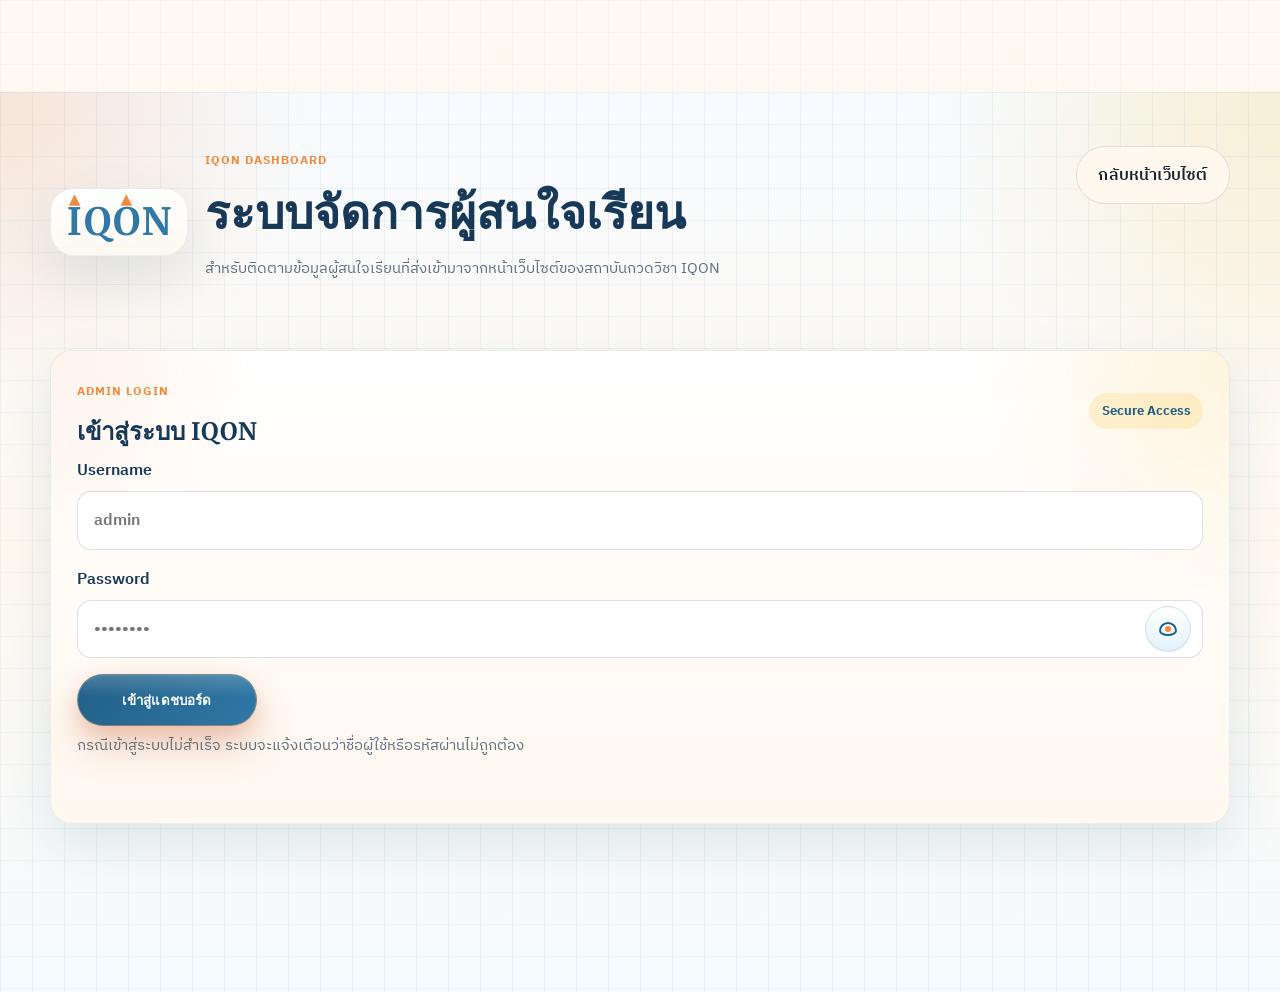
==== admin.html @ 35b07ca1 "Add files via upload" ====
<!DOCTYPE html>
<html lang="th">
<head>
  <meta charset="UTF-8">
  <meta name="viewport" content="width=device-width, initial-scale=1.0">
  <title>IQON Admin Dashboard</title>
  <meta name="robots" content="noindex, nofollow">
  <link rel="preconnect" href="https://fonts.googleapis.com">
  <link rel="preconnect" href="https://fonts.gstatic.com" crossorigin>
  <link
    href="https://fonts.googleapis.com/css2?family=IBM+Plex+Sans+Thai:wght@300;400;500;600;700&family=Merriweather:wght@400;700&display=swap"
    rel="stylesheet"
  >
  <link rel="stylesheet" href="styles.css">
</head>
<body>
  <main class="admin-shell">
    <div class="container">
      <header class="admin-header">
        <div class="admin-brand-wrap">
          <div class="admin-brand-badge" aria-hidden="true">
            <span class="admin-brand-i">I</span>
            <span class="admin-brand-q">Q</span>
            <span class="admin-brand-o">O</span>
            <span class="admin-brand-n">N</span>
          </div>
          <div>
            <p class="eyebrow">IQON Dashboard</p>
            <h1>ระบบจัดการผู้สนใจเรียน</h1>
            <p class="helper-text">สำหรับติดตามข้อมูลผู้สนใจเรียนที่ส่งเข้ามาจากหน้าเว็บไซต์ของสถาบันกวดวิชา IQON</p>
          </div>
        </div>
        <div class="admin-actions">
          <a class="button button-secondary" href="/">กลับหน้าเว็บไซต์</a>
        </div>
      </header>

      <section class="login-card" id="login-card">
        <div class="login-card-top">
          <div>
            <p class="eyebrow">Admin Login</p>
            <h2>เข้าสู่ระบบ IQON</h2>
          </div>
          <div class="login-card-chip">Secure Access</div>
        </div>
        <form id="admin-login-form">
          <label>
            Username
            <input type="text" id="admin-username" placeholder="admin" required>
          </label>
          <label>
            Password
            <div class="password-field">
              <input type="password" id="admin-password" placeholder="••••••••" required>
              <button
                class="password-toggle"
                id="password-toggle"
                type="button"
                aria-label="แสดงรหัสผ่าน"
                aria-pressed="false"
              >
                <span class="eye-icon" aria-hidden="true"></span>
              </button>
            </div>
          </label>
          <button class="button button-primary" type="submit">เข้าสู่แดชบอร์ด</button>
          <p class="helper-text compact">กรณีเข้าสู่ระบบไม่สำเร็จ ระบบจะแจ้งเตือนว่าชื่อผู้ใช้หรือรหัสผ่านไม่ถูกต้อง</p>
          <p class="form-status" id="admin-login-status" aria-live="polite"></p>
        </form>
      </section>

      <section class="admin-dashboard hidden" id="admin-dashboard">
        <div class="stats-grid">
          <article class="admin-card">
            <h3>จำนวนข้อมูลทั้งหมด</h3>
            <div class="metric" id="metric-total">0</div>
            <p class="metric-label">รายการผู้สนใจเรียนในระบบ</p>
          </article>
          <article class="admin-card">
            <h3>รายการวันนี้</h3>
            <div class="metric" id="metric-today">0</div>
            <p class="metric-label">รายการที่ส่งเข้ามาในวันนี้</p>
          </article>
          <article class="admin-card">
            <h3>อัปเดตล่าสุด</h3>
            <div class="metric" id="metric-latest">-</div>
            <p class="metric-label">เวลาของรายการล่าสุด</p>
          </article>
          <article class="admin-card">
            <h3>ห้องแชตทั้งหมด</h3>
            <div class="metric" id="metric-chats">0</div>
            <p class="metric-label">จำนวนห้องแชตจากหน้าเว็บ</p>
          </article>
        </div>

        <section class="admin-chat-layout">
          <section class="table-card admin-chat-sidebar">
            <h3>แชตจากหน้าเว็บ</h3>
            <p class="helper-text">ข้อความจะรีเฟรชอัตโนมัติทุก 3 วินาที</p>
            <div class="admin-chat-conversations" id="chat-conversation-list">
              <div class="empty-state">ยังไม่มีห้องแชต</div>
            </div>
          </section>

          <section class="table-card admin-chat-main">
            <div class="admin-chat-main-head">
              <div>
                <h3 id="chat-room-title">เลือกห้องแชต</h3>
                <p class="helper-text" id="chat-room-meta">เมื่อมีข้อความจากหน้าเว็บ รายการจะขึ้นที่นี่</p>
              </div>
            </div>
            <div class="admin-chat-thread" id="admin-chat-thread">
              <div class="empty-state">ยังไม่ได้เลือกห้องแชต</div>
            </div>
            <form class="admin-chat-reply" id="admin-chat-form">
              <input type="text" id="admin-chat-input" placeholder="พิมพ์ข้อความตอบกลับถึงผู้ใช้" maxlength="800" disabled>
              <button class="button button-primary" type="submit" id="admin-chat-send" disabled>ส่งตอบกลับ</button>
            </form>
            <p class="form-status" id="admin-chat-status" aria-live="polite"></p>
          </section>
        </section>

        <section class="table-card">
          <h3>รายการผู้สนใจเรียนล่าสุด</h3>
          <p class="helper-text">ระบบจะดึงข้อมูลใหม่อัตโนมัติทุก 3 วินาที</p>
          <div class="table-scroll">
            <table class="data-table">
              <thead>
                <tr>
                  <th>วันเวลา</th>
                  <th>ชื่อ</th>
                  <th>ระดับชั้น</th>
                  <th>วิชา</th>
                  <th>โทรศัพท์</th>
                  <th>เวลาที่สะดวก</th>
                  <th>ยินยอม</th>
                  <th>รายละเอียด</th>
                </tr>
              </thead>
              <tbody id="inquiry-table-body">
                <tr>
                  <td colspan="8" class="empty-state">ยังไม่มีข้อมูล</td>
                </tr>
              </tbody>
            </table>
          </div>
        </section>
      </section>
    </div>
  </main>

  <script src="admin.js"></script>
</body>
</html>
---- styles.css ----
:root {
  --bg: #f8f7f2;
  --surface: #fffdf8;
  --surface-soft: #fff8ef;
  --surface-muted: #eef6fb;
  --line: rgba(47, 120, 167, 0.16);
  --text: #173857;
  --muted: #5e7082;
  --brand: #2f78a7;
  --brand-strong: #215f86;
  --brand-soft: #dff0fa;
  --accent: #f28a3d;
  --accent-soft: #fff1df;
  --yellow: #f7be2c;
  --yellow-soft: #fff8d7;
  --red: #f26457;
  --red-soft: #ffe6e2;
  --success: #2d8a69;
  --danger: #d9534f;
  --shadow: 0 22px 52px rgba(33, 95, 134, 0.12);
  --radius-xl: 28px;
  --radius-lg: 22px;
  --radius-md: 16px;
  --container: 1180px;
  --mascot-image: url("bear-mascot.png");
}

* {
  box-sizing: border-box;
}

html {
  scroll-behavior: smooth;
  overflow-x: hidden;
}

body {
  margin: 0;
  width: 100%;
  padding-top: 92px;
  overflow-x: hidden;
  font-family: "IBM Plex Sans Thai", "Segoe UI", sans-serif;
  color: var(--text);
  background:
    linear-gradient(rgba(47, 120, 167, 0.04) 1px, transparent 1px),
    linear-gradient(90deg, rgba(47, 120, 167, 0.04) 1px, transparent 1px),
    linear-gradient(180deg, #0d1218 0%, #13283b 16%, #eef1eb 28%, #fff9f1 100%);
  background-size: 32px 32px, 32px 32px, auto;
}

a {
  color: inherit;
  text-decoration: none;
}

img,
video,
iframe {
  max-width: 100%;
}

h1,
h2,
h3,
p,
li,
small,
strong,
span,
a,
button,
label {
  overflow-wrap: anywhere;
}

.container {
  width: min(calc(100% - 2rem), var(--container));
  margin: 0 auto;
}

.site-header .container {
  width: min(calc(100% - 1rem), 1440px);
}

.site-header,
.hero-cinematic-shell,
.story-split-section,
.promo-banner-section,
.courses-hero,
.courses-catalog,
.courses-cta,
.contact-section,
.schedule-section,
.admin-shell {
  overflow-x: clip;
}

.site-header {
  position: fixed;
  top: 0;
  left: 0;
  right: 0;
  width: 100%;
  z-index: 60;
  background: rgba(10, 14, 19, 0.92);
  backdrop-filter: blur(14px);
  border-bottom: 1px solid rgba(255, 255, 255, 0.08);
  box-shadow: 0 14px 32px rgba(10, 14, 19, 0.14);
}

.nav-bar {
  display: flex;
  align-items: center;
  justify-content: space-between;
  gap: 1rem;
  min-height: 82px;
  flex-wrap: nowrap;
}

.brand {
  display: inline-flex;
  align-items: center;
  gap: 0.9rem;
  min-width: 0;
  margin-right: auto;
}

.brand-mark {
  display: grid;
  place-items: center;
  width: 48px;
  height: 48px;
  border-radius: 14px;
  background: linear-gradient(135deg, var(--brand), var(--accent));
  color: #fff;
  font-family: "Merriweather", serif;
  font-weight: 700;
  overflow: hidden;
}

.brand-mark img {
  display: block;
  width: 100%;
  height: 100%;
  object-fit: cover;
}

.brand-text {
  display: flex;
  flex-direction: column;
  min-width: 0;
}

.brand-text strong {
  font-size: 1.02rem;
  color: #fff;
}

.brand-text small {
  color: rgba(255, 255, 255, 0.72);
  font-size: 0.8rem;
}

.site-menu {
  display: flex;
  align-items: center;
  flex: 1;
  gap: 1.2rem;
  min-width: 0;
  flex-wrap: nowrap;
  justify-content: flex-end;
}

.site-menu .nav-cta {
  order: 1;
  margin-left: auto;
}

.language-switch {
  order: 2;
  display: inline-flex;
  align-items: center;
  gap: 0.18rem;
  padding: 0.08rem;
  border-radius: 999px;
  background: rgba(255, 255, 255, 0.08);
  border: 1px solid rgba(255, 255, 255, 0.12);
  box-shadow: inset 0 1px 0 rgba(255, 255, 255, 0.08);
  flex-shrink: 0;
  margin-left: 0.45rem;
}

.lang-switch {
  display: inline-flex;
  align-items: center;
  gap: 0.22rem;
  border: 0;
  border-radius: 999px;
  padding: 0.26rem 0.42rem;
  background: transparent;
  color: rgba(255, 255, 255, 0.76);
  font: inherit;
  font-size: 0.66rem;
  font-weight: 700;
  letter-spacing: 0.02em;
  cursor: pointer;
  transition: background 180ms ease, color 180ms ease, transform 180ms ease;
  min-width: 0;
}

.lang-switch:hover,
.lang-switch:focus-visible {
  background: rgba(255, 255, 255, 0.08);
  color: #fff;
}

.lang-switch.is-active {
  background: linear-gradient(135deg, rgba(255, 146, 98, 0.96), rgba(255, 186, 86, 0.96));
  color: #18202a;
  box-shadow: 0 10px 24px rgba(255, 120, 64, 0.28);
}

.lang-flag {
  width: 11px;
  height: 11px;
  border-radius: 50%;
  display: inline-block;
  flex: 0 0 11px;
  background-size: cover;
  background-position: center;
  background-repeat: no-repeat;
  box-shadow:
    0 0 0 1px rgba(255, 255, 255, 0.24),
    inset 0 1px 0 rgba(255, 255, 255, 0.34);
}

.flag-th {
  background-image: linear-gradient(
    180deg,
    #c7333d 0%,
    #c7333d 20%,
    #ffffff 20%,
    #ffffff 34%,
    #243f7a 34%,
    #243f7a 66%,
    #ffffff 66%,
    #ffffff 80%,
    #c7333d 80%,
    #c7333d 100%
  );
}

.flag-en {
  background:
    linear-gradient(90deg, #3c3b6e 0 46%, transparent 46%) top left / 56% 56% no-repeat,
    repeating-linear-gradient(
      180deg,
      #b22234 0 8%,
      #ffffff 8% 16%
    );
}

.lang-code {
  line-height: 1;
  font-size: 0.62rem;
}

.site-menu a {
  color: rgba(255, 255, 255, 0.8);
  font-size: 0.97rem;
}

.site-menu a:hover,
.site-menu a:focus-visible {
  color: #fff;
}

.menu-toggle {
  display: none;
  border: 1px solid rgba(255, 255, 255, 0.14);
  background: rgba(255, 255, 255, 0.08);
  color: #fff;
  border-radius: 999px;
  padding: 0.72rem 1rem;
  font: inherit;
}

.nav-cta,
.button {
  display: inline-flex;
  align-items: center;
  justify-content: center;
  position: relative;
  overflow: hidden;
  border-radius: 999px;
  transition:
    transform 180ms ease,
    box-shadow 180ms ease,
    background 180ms ease,
    border-color 180ms ease,
    filter 180ms ease;
}

.nav-cta {
  padding: 0.78rem 1.15rem;
  border: 1px solid rgba(255, 191, 134, 0.34);
  background:
    linear-gradient(180deg, rgba(255, 255, 255, 0.14), rgba(255, 255, 255, 0) 42%),
    linear-gradient(135deg, #ff6766 0%, #ff8758 52%, #ffb04d 100%);
  color: #fff !important;
  box-shadow:
    0 16px 34px rgba(172, 78, 35, 0.28),
    0 8px 18px rgba(255, 130, 77, 0.18),
    inset 0 1px 0 rgba(255, 255, 255, 0.22),
    inset 0 -1px 0 rgba(157, 68, 26, 0.24);
}

.button {
  min-height: 52px;
  padding: 0.9rem 1.35rem;
  font-weight: 600;
  letter-spacing: 0.01em;
}

.button:hover,
.nav-cta:hover {
  transform: translateY(-2px);
  filter: saturate(1.06);
}

.button:active,
.nav-cta:active {
  transform: translateY(0);
}

.button-primary::before,
.nav-cta::before {
  content: "";
  position: absolute;
  inset: 1px;
  border-radius: inherit;
  background: linear-gradient(180deg, rgba(255, 255, 255, 0.18), rgba(255, 255, 255, 0) 44%);
  pointer-events: none;
}

.button-primary {
  border: 1px solid rgba(255, 191, 134, 0.34);
  background:
    linear-gradient(180deg, rgba(255, 255, 255, 0.14), rgba(255, 255, 255, 0) 42%),
    linear-gradient(135deg, #ff6766 0%, #ff8758 52%, #ffb04d 100%);
  color: #fff;
  box-shadow:
    0 18px 38px rgba(172, 78, 35, 0.28),
    0 8px 18px rgba(255, 130, 77, 0.18),
    inset 0 1px 0 rgba(255, 255, 255, 0.24),
    inset 0 -1px 0 rgba(157, 68, 26, 0.24);
}

.button-secondary {
  background: rgba(255, 248, 239, 0.94);
  color: #182634;
  border: 1px solid rgba(24, 38, 52, 0.12);
}

.social-button {
  margin-top: 0.75rem;
}

.wide {
  width: 100%;
}

.hero {
  padding: 4rem 0 2.2rem;
}

.hero-cinematic {
  position: relative;
  padding: 4.6rem 0 3rem;
}

.hero-cinematic::before {
  content: "";
  position: absolute;
  inset: 0;
  background:
    radial-gradient(circle at 82% 18%, rgba(242, 138, 61, 0.22), transparent 18%),
    radial-gradient(circle at 12% 30%, rgba(247, 190, 44, 0.2), transparent 20%);
  pointer-events: none;
}

.hero-grid,
.approach-grid,
.schedule-layout,
.admissions-grid,
.contact-grid {
  display: grid;
  gap: 1.5rem;
}

.hero-grid > *,
.approach-grid > *,
.schedule-layout > *,
.admissions-grid > *,
.contact-grid > *,
.hero-stage > *,
.news-card-grid > *,
.story-split-grid > *,
.promo-banner-grid > *,
.program-grid > *,
.approach-list > *,
.overview-grid > *,
.courses-hero-grid > *,
.course-card-grid > *,
.courses-cta-grid > *,
.stats-grid > *,
.panel-stats > * {
  min-width: 0;
}

.hero-grid {
  grid-template-columns: 1.15fr 0.85fr;
  align-items: start;
}

.hero-cinematic-grid {
  grid-template-columns: 0.98fr 1.02fr;
  position: relative;
  z-index: 1;
}

.eyebrow,
.strip-label,
.card-tag,
.meta-label {
  display: inline-block;
  text-transform: uppercase;
  letter-spacing: 0.08em;
  font-size: 0.78rem;
  font-weight: 700;
}

.eyebrow {
  color: var(--accent);
  margin: 0 0 1rem;
}

.hero-copy h1,
.section-heading h2,
.contact-copy h2,
.admin-header h1,
.login-card h2 {
  margin: 0;
  font-family: "Merriweather", serif;
  font-weight: 700;
  line-height: 1.14;
}

.hero-copy h1 {
  font-size: clamp(2.5rem, 4.4vw, 4.5rem);
  max-width: 12ch;
}

.hero-cinematic .hero-copy h1 {
  max-width: 10.8ch;
  font-size: clamp(3rem, 5.2vw, 5.5rem);
  line-height: 1.02;
}

.hero-text,
.section-heading p,
.contact-copy p,
.program-card p,
.program-card li,
.approach-item p,
.timeline-item p,
.panel-note,
.contact-details p,
.helper-text {
  color: var(--muted);
  line-height: 1.75;
}

.hero-text {
  max-width: 62ch;
  font-size: 1.04rem;
  margin: 1.25rem 0 0;
}

.hero-actions {
  display: flex;
  flex-wrap: wrap;
  gap: 0.85rem;
  margin: 1.8rem 0;
}

.hero-meta {
  display: grid;
  grid-template-columns: repeat(3, 1fr);
  gap: 0.85rem;
}

.cinematic-meta div {
  background:
    linear-gradient(180deg, rgba(255, 255, 255, 0.98), rgba(248, 252, 255, 0.94));
  border: 1px solid rgba(47, 120, 167, 0.12);
}

.hero-meta div,
.panel-block,
.panel-note,
.program-card,
.approach-item,
.schedule-card,
.timeline,
.contact-card,
.contact-box,
.overview-grid article,
.admin-card,
.table-card,
.login-card {
  background: rgba(255, 255, 255, 0.92);
  border: 1px solid rgba(47, 120, 167, 0.1);
  box-shadow: var(--shadow);
}

.hero-meta div {
  padding: 1rem;
  border-radius: var(--radius-md);
}

.meta-label {
  color: var(--muted);
  margin-bottom: 0.4rem;
}

.hero-meta strong {
  display: block;
  font-size: 1rem;
}

.hero-panel {
  padding: 1.4rem;
  border-radius: var(--radius-xl);
  background:
    radial-gradient(circle at top right, rgba(247, 190, 44, 0.22), transparent 20%),
    linear-gradient(180deg, #2f78a7 0%, #215f86 100%);
  color: #fff;
  box-shadow: 0 24px 50px rgba(33, 95, 134, 0.24);
}

.hero-media-stage {
  display: grid;
  grid-template-columns: 1.08fr 0.92fr;
  gap: 1rem;
  align-items: stretch;
}

.media-main-card,
.media-side-card,
.showcase-card {
  border-radius: 28px;
  overflow: hidden;
  border: 1px solid rgba(47, 120, 167, 0.12);
  box-shadow: var(--shadow);
}

.media-main-card {
  padding: 1.15rem;
  background:
    linear-gradient(180deg, rgba(18, 52, 84, 0.98), rgba(36, 95, 134, 0.96));
  color: #fff;
  min-height: 520px;
  display: flex;
  flex-direction: column;
}

.media-card-top {
  display: flex;
  align-items: center;
  justify-content: space-between;
  gap: 1rem;
  margin-bottom: 1rem;
}

.media-pill {
  display: inline-flex;
  align-items: center;
  border-radius: 999px;
  padding: 0.42rem 0.78rem;
  background: rgba(255, 255, 255, 0.14);
  color: #fff;
  font-size: 0.8rem;
  font-weight: 700;
  letter-spacing: 0.04em;
  text-transform: uppercase;
}

.media-pill-warm {
  background: rgba(242, 138, 61, 0.18);
  color: var(--accent);
}

.media-pill-gold {
  background: rgba(247, 190, 44, 0.2);
  color: #8b6208;
}

.media-note {
  color: rgba(255, 255, 255, 0.8);
  font-size: 0.9rem;
}

.media-placeholder {
  display: grid;
  place-items: center;
  text-align: center;
  border-radius: 22px;
  border: 1px dashed rgba(47, 120, 167, 0.3);
  padding: 1.2rem;
}

.media-placeholder p,
.media-placeholder small {
  margin: 0;
}

.media-placeholder-video {
  flex: 1;
  min-height: 390px;
  background:
    linear-gradient(135deg, rgba(6, 18, 33, 0.9), rgba(17, 45, 74, 0.72)),
    radial-gradient(circle at center, rgba(247, 190, 44, 0.16), transparent 24%);
  color: #fff;
}

.media-placeholder-video.large {
  min-height: 360px;
}

.play-mark {
  display: inline-flex;
  align-items: center;
  justify-content: center;
  min-width: 88px;
  min-height: 88px;
  border-radius: 50%;
  background: linear-gradient(135deg, var(--accent), var(--red));
  color: #fff;
  font-weight: 800;
  letter-spacing: 0.08em;
  margin-bottom: 1rem;
}

.media-side-grid {
  display: grid;
  grid-template-rows: 1fr 1fr;
  gap: 1rem;
}

.media-side-card {
  padding: 1rem;
  background:
    linear-gradient(180deg, rgba(255, 255, 255, 0.98), rgba(255, 246, 232, 0.96));
}

.media-placeholder-image {
  min-height: 205px;
  margin-top: 0.8rem;
  background:
    linear-gradient(180deg, rgba(255, 249, 241, 0.98), rgba(255, 240, 214, 0.95));
  color: var(--brand-strong);
}

.media-placeholder-image.alt {
  background:
    linear-gradient(180deg, rgba(244, 250, 255, 0.98), rgba(223, 240, 250, 0.95));
}

.panel-header {
  display: flex;
  justify-content: space-between;
  gap: 1rem;
  align-items: center;
}

.panel-header p {
  margin: 0;
  font-weight: 700;
}

.panel-header span {
  color: rgba(255, 255, 255, 0.8);
  font-size: 0.94rem;
}

.panel-block {
  margin-top: 1rem;
  padding: 1.2rem;
  border-radius: var(--radius-lg);
  color: var(--text);
  background:
    linear-gradient(180deg, rgba(255, 250, 241, 0.98), rgba(255, 244, 224, 0.95));
}

.panel-block h2 {
  margin: 0 0 0.8rem;
  font-size: 1.2rem;
}

.panel-list {
  margin: 0;
  padding-left: 1.2rem;
  color: var(--muted);
  line-height: 1.7;
}

.panel-stats {
  display: grid;
  grid-template-columns: repeat(3, 1fr);
  gap: 0.8rem;
  margin-top: 1rem;
}

.panel-stats article {
  padding: 1rem;
  border-radius: var(--radius-md);
  background: rgba(255, 255, 255, 0.12);
}

.panel-stats strong {
  display: block;
  font-size: 1.35rem;
}

.panel-stats span {
  color: rgba(255, 255, 255, 0.78);
  line-height: 1.55;
}

.panel-note {
  margin-top: 1rem;
  padding: 1rem 1.1rem;
  border-radius: var(--radius-md);
  background:
    linear-gradient(180deg, rgba(255, 241, 223, 0.96), rgba(255, 230, 215, 0.94));
}

.overview-strip {
  padding-bottom: 1rem;
}

.overview-strip-strong {
  padding-bottom: 2rem;
}

.cinematic-overview-grid {
  align-items: stretch;
}

.overview-emphasis {
  background:
    linear-gradient(135deg, rgba(33, 95, 134, 0.96), rgba(47, 120, 167, 0.94)) !important;
  color: #fff;
}

.overview-emphasis h2,
.overview-emphasis p,
.overview-emphasis .strip-label {
  color: #fff;
}

.media-showcase-section {
  padding-top: 1.5rem;
}

.media-showcase-grid {
  display: grid;
  grid-template-columns: 1.18fr 0.82fr;
  gap: 1.2rem;
}

.showcase-card {
  padding: 1.3rem;
  background:
    linear-gradient(180deg, rgba(255, 255, 255, 0.98), rgba(248, 252, 255, 0.95));
}

.showcase-copy {
  margin-bottom: 1rem;
}

.showcase-copy h3 {
  margin: 0.5rem 0 0.6rem;
  font-size: 1.45rem;
}

.showcase-copy p {
  color: var(--muted);
  line-height: 1.7;
}

.showcase-media-frame {
  border-radius: 24px;
  overflow: hidden;
}

.showcase-poster-grid {
  display: grid;
  grid-template-columns: 1fr;
  gap: 1rem;
}

.media-placeholder-image.poster {
  min-height: 175px;
}

.overview-grid {
  display: grid;
  grid-template-columns: repeat(2, 1fr);
  gap: 1rem;
}

.overview-grid article {
  padding: 1.4rem;
  border-radius: var(--radius-lg);
}

.strip-label {
  color: var(--brand);
  margin-bottom: 0.55rem;
}

.overview-grid h2 {
  margin: 0 0 0.6rem;
  font-size: 1.25rem;
}

.section {
  padding: 4.5rem 0;
}

.section-alt {
  background:
    linear-gradient(180deg, rgba(255, 248, 223, 0.56), rgba(239, 247, 252, 0.42));
}

.section-heading {
  max-width: 760px;
  margin-bottom: 2rem;
}

.section-heading.compact {
  margin-bottom: 0;
}

.section-heading h2,
.contact-copy h2,
.admin-header h1 {
  font-size: clamp(2rem, 3.6vw, 3.4rem);
  margin-bottom: 1rem;
}

.program-grid,
.approach-list {
  display: grid;
  gap: 1rem;
}

.program-grid {
  grid-template-columns: repeat(2, 1fr);
}

.program-card,
.approach-item,
.contact-box,
.contact-card {
  padding: 1.4rem;
  border-radius: var(--radius-lg);
}

.program-card h3,
.approach-item h3,
.timeline-item h3,
.contact-box h3,
.contact-card h3,
.admin-card h3,
.table-card h3,
.login-card h2 {
  margin-top: 0;
}

.card-tag {
  color: var(--brand);
  background: rgba(47, 120, 167, 0.1);
  border-radius: 999px;
  padding: 0.4rem 0.8rem;
}

.program-card ul {
  margin: 0.9rem 0 0;
  padding-left: 1.2rem;
}

.approach-grid {
  grid-template-columns: 0.9fr 1.1fr;
  align-items: start;
}

.approach-list {
  grid-template-columns: repeat(2, 1fr);
}

.schedule-layout {
  grid-template-columns: 1fr;
  align-items: start;
  gap: 1.8rem;
}

.schedule-section {
  background:
    linear-gradient(rgba(47, 120, 167, 0.05) 1px, transparent 1px),
    linear-gradient(90deg, rgba(47, 120, 167, 0.05) 1px, transparent 1px),
    linear-gradient(180deg, #fffaf3 0%, #fff6eb 100%);
  background-size: 28px 28px, 28px 28px, auto;
}

.schedule-card {
  border-radius: var(--radius-xl);
  overflow: hidden;
  background:
    linear-gradient(180deg, rgba(255, 255, 255, 0.98), rgba(255, 251, 245, 0.96));
  border: 1px solid rgba(47, 120, 167, 0.1);
  box-shadow: 0 24px 52px rgba(20, 59, 103, 0.1);
  width: min(100%, 1080px);
  margin: 0 auto;
}

.schedule-row {
  display: grid;
  grid-template-columns: 1.28fr 0.88fr 0.84fr;
  gap: 1.2rem;
  padding: 1.25rem 1.3rem;
  border-bottom: 1px solid rgba(19, 33, 53, 0.08);
  align-items: center;
}

.schedule-row:last-child {
  border-bottom: 0;
}

.schedule-head {
  background: linear-gradient(135deg, var(--brand-strong), var(--brand));
}

.schedule-head span {
  color: #fffaf0;
  font-weight: 800;
  letter-spacing: 0.04em;
  text-shadow: 0 1px 0 rgba(0, 0, 0, 0.14);
}

.schedule-row span {
  color: var(--muted);
}

.schedule-row-solo {
  background: linear-gradient(180deg, rgba(255, 255, 255, 0.98), rgba(247, 251, 255, 0.9));
}

.schedule-row-pair {
  background: linear-gradient(180deg, rgba(255, 250, 241, 0.98), rgba(255, 243, 221, 0.9));
}

.schedule-package,
.schedule-hours,
.schedule-price {
  display: flex;
  flex-direction: column;
  gap: 0.25rem;
  min-width: 0;
}

.schedule-package strong,
.schedule-hours strong,
.schedule-price strong {
  color: var(--text);
}

.schedule-package strong {
  font-size: 1.06rem;
}

.schedule-hours strong {
  font-size: 1.08rem;
  color: var(--brand-strong);
}

.schedule-package small,
.schedule-hours small,
.schedule-price small {
  color: var(--muted);
  line-height: 1.55;
}

.schedule-badge {
  display: inline-flex;
  align-items: center;
  width: fit-content;
  border-radius: 999px;
  padding: 0.35rem 0.75rem;
  font-size: 0.8rem;
  font-weight: 700;
  letter-spacing: 0.04em;
}

.schedule-badge-solo {
  background: rgba(47, 120, 167, 0.12);
  color: var(--brand-strong);
}

.schedule-badge-pair {
  background: rgba(242, 138, 61, 0.14);
  color: #b15d1b;
}

.schedule-price {
  align-items: flex-start;
  padding: 0.9rem 1rem;
  border-radius: 18px;
  background: rgba(255, 255, 255, 0.78);
  border: 1px solid rgba(47, 120, 167, 0.1);
}

.schedule-price strong {
  font-size: 1.8rem;
  line-height: 1;
  color: var(--brand-strong);
}

.schedule-price span {
  font-weight: 700;
  color: var(--accent);
}

.schedule-note-box {
  background:
    radial-gradient(circle at top right, rgba(247, 190, 44, 0.16), transparent 24%),
    radial-gradient(circle at top left, rgba(242, 138, 61, 0.12), transparent 20%),
    linear-gradient(180deg, rgba(255, 255, 255, 0.98), rgba(255, 248, 239, 0.96));
}

.schedule-note-box h3 {
  color: var(--brand-strong);
}

.admissions-grid {
  grid-template-columns: 0.8fr 1.2fr;
  align-items: start;
}

.timeline {
  padding: 1.4rem;
  border-radius: var(--radius-xl);
}

.timeline-item {
  display: grid;
  grid-template-columns: 64px 1fr;
  gap: 1rem;
  padding: 1rem 0;
  border-bottom: 1px solid rgba(19, 33, 53, 0.08);
}

.timeline-item:last-child {
  border-bottom: 0;
}

.timeline-item span {
  display: grid;
  place-items: center;
  width: 64px;
  height: 64px;
  border-radius: 50%;
  background: linear-gradient(135deg, var(--yellow-soft), var(--accent-soft));
  color: var(--brand-strong);
  font-weight: 700;
}

.contact-section {
  padding-bottom: 5rem;
}

.contact-grid {
  grid-template-columns: 1fr 0.95fr;
  align-items: start;
}

.contact-details {
  margin-top: 1.4rem;
}

.contact-details a {
  color: var(--brand);
  font-weight: 600;
}

.inline-link {
  display: inline;
  padding: 0;
  border: 0;
  background: transparent;
  box-shadow: none;
  appearance: none;
  -webkit-appearance: none;
  color: var(--brand);
  font-weight: 700;
  font: inherit;
  line-height: inherit;
  text-decoration: none;
  cursor: pointer;
}

.inline-link:hover,
.inline-link:focus-visible {
  color: var(--red);
  text-decoration: underline;
  outline: none;
}

.contact-details a:hover,
.contact-details a:focus-visible {
  text-decoration: underline;
}

.contact-card textarea,
.contact-card input,
.contact-card select,
.login-card input {
  width: 100%;
  max-width: 100%;
  margin-top: 0.45rem;
  padding: 0.92rem 1rem;
  border-radius: 14px;
  border: 1px solid rgba(19, 33, 53, 0.14);
  background: #fff;
  color: var(--text);
  font: inherit;
}

.contact-card label,
.login-card label {
  display: block;
  margin-bottom: 1rem;
  font-weight: 600;
}

.consent-row {
  display: grid !important;
  grid-template-columns: 22px 1fr;
  gap: 0.85rem;
  align-items: start;
  padding: 0.2rem 0;
  font-weight: 500 !important;
}

.consent-row input[type="checkbox"] {
  width: 18px;
  height: 18px;
  margin: 0.15rem 0 0;
  accent-color: var(--red);
}

.consent-row span {
  line-height: 1.8;
  color: var(--text);
}

.contact-response-note {
  margin: 0.3rem 0 1rem;
  padding: 1rem 1.05rem;
  border-radius: 16px;
  background:
    linear-gradient(180deg, rgba(255, 248, 239, 0.98), rgba(255, 242, 222, 0.96));
  border: 1px solid rgba(242, 138, 61, 0.18);
}

.contact-response-note strong {
  display: block;
  margin-bottom: 0.35rem;
  color: var(--brand-strong);
}

.contact-response-note p {
  margin: 0;
  line-height: 1.7;
  color: var(--muted);
}

.consent-details {
  margin: -0.2rem 0 0.85rem 2rem;
  border-radius: 16px;
  background:
    linear-gradient(180deg, rgba(255, 255, 255, 0.98), rgba(248, 251, 255, 0.96));
  border: 1px solid rgba(47, 120, 167, 0.12);
  overflow: hidden;
}

.consent-details summary {
  cursor: pointer;
  list-style: none;
  padding: 0.95rem 1rem;
  font-weight: 700;
  color: var(--brand-strong);
  position: relative;
}

.consent-details summary::-webkit-details-marker {
  display: none;
}

.consent-details summary::after {
  content: "+";
  position: absolute;
  right: 1rem;
  top: 50%;
  transform: translateY(-50%);
  font-size: 1.2rem;
  color: var(--accent);
}

.consent-details[open] summary::after {
  content: "-";
}

.consent-details-body {
  padding: 0 1rem 1rem;
}

.consent-details-body p {
  margin: 0.45rem 0 0;
  line-height: 1.75;
  color: var(--muted);
}

.password-field {
  position: relative;
}

.password-field input {
  padding-right: 4rem;
}

.password-toggle {
  position: absolute;
  right: 0.8rem;
  top: calc(50% + 0.2rem);
  transform: translateY(-50%);
  width: 46px;
  height: 46px;
  border-radius: 50%;
  border: 1px solid rgba(47, 120, 167, 0.18);
  background: linear-gradient(180deg, rgba(255, 255, 255, 0.98), rgba(223, 240, 250, 0.9));
  cursor: pointer;
  transition: transform 160ms ease, box-shadow 160ms ease, background 160ms ease;
}

.password-toggle:hover,
.password-toggle:focus-visible {
  transform: translateY(-50%) scale(1.04);
  box-shadow: 0 10px 24px rgba(47, 120, 167, 0.16);
}

.password-toggle.is-active {
  background: linear-gradient(180deg, rgba(255, 241, 223, 0.98), rgba(255, 227, 194, 0.94));
}

.eye-icon {
  position: relative;
  display: block;
  width: 20px;
  height: 20px;
  margin: 0 auto;
}

.eye-icon::before {
  content: "";
  position: absolute;
  inset: 3px 1px 3px 1px;
  border: 2px solid var(--brand-strong);
  border-radius: 50% / 62% 62% 38% 38%;
}

.eye-icon::after {
  content: "";
  position: absolute;
  left: 50%;
  top: 50%;
  width: 6px;
  height: 6px;
  background: var(--accent);
  border-radius: 50%;
  transform: translate(-50%, -50%);
}

.password-toggle.is-active .eye-icon::before {
  border-color: var(--accent);
}

.contact-card input:focus,
.contact-card select:focus,
.contact-card textarea:focus,
.login-card input:focus {
  outline: 2px solid rgba(47, 120, 167, 0.16);
  border-color: rgba(47, 120, 167, 0.34);
}

.contact-card .field-error,
.contact-card .field-error:focus {
  border-color: rgba(242, 100, 87, 0.72) !important;
  outline: 3px solid rgba(242, 100, 87, 0.14) !important;
  background: rgba(255, 246, 246, 0.98) !important;
  box-shadow: 0 12px 28px rgba(242, 100, 87, 0.12);
}

.form-note,
.form-status,
.helper-text {
  font-size: 0.94rem;
}

.form-status {
  min-height: 1.4rem;
  margin: 0.8rem 0 0;
  font-weight: 600;
}

.form-status.is-success {
  color: var(--success);
}

.form-status.is-error {
  color: var(--danger);
}

.support-widget {
  position: fixed;
  right: 1.25rem;
  bottom: 1.25rem;
  z-index: 40;
  display: grid;
  justify-items: end;
  gap: 0.85rem;
}

.support-fab-stack {
  display: grid;
  justify-items: end;
  gap: 0.8rem;
}

.support-contact-menu {
  position: relative;
  display: grid;
  justify-items: end;
}

.support-launcher,
.support-mini-fab {
  border: 0;
  cursor: pointer;
  box-shadow: 0 20px 42px rgba(20, 59, 103, 0.22);
}

.support-launcher {
  display: inline-flex;
  align-items: center;
  gap: 0.8rem;
  min-height: 60px;
  padding: 0.9rem 1rem 0.9rem 1.35rem;
  border-radius: 999px;
  background: linear-gradient(135deg, #173857, #255f89 68%, #3e98dc 100%);
  color: #fff;
  transition: transform 180ms ease, box-shadow 180ms ease, filter 180ms ease;
}

.support-launcher:hover,
.support-launcher:focus-visible,
.support-mini-fab:hover,
.support-mini-fab:focus-visible {
  transform: translateY(-2px);
  box-shadow: 0 24px 48px rgba(20, 59, 103, 0.28);
  filter: saturate(1.05);
}

.support-launcher-text {
  font-weight: 700;
  letter-spacing: 0.01em;
}

.support-launcher-icon {
  display: inline-grid;
  place-items: center;
  width: 42px;
  height: 42px;
  border-radius: 50%;
  background: rgba(255, 255, 255, 0.16);
  font-size: 1.2rem;
}

.support-mini-fab {
  display: inline-grid;
  place-items: center;
  width: 58px;
  height: 58px;
  border-radius: 50%;
  background: linear-gradient(135deg, #ff6d63, #ff9a3c);
  color: #fff;
  text-decoration: none;
  font-weight: 700;
}

.support-mini-phone span {
  font-size: 0.9rem;
}

.support-contact-trigger {
  background: linear-gradient(135deg, #ff6d63, #ff9a3c);
}

.support-contact-trigger span {
  font-size: 0.88rem;
}

.support-contact-links {
  position: absolute;
  right: 0;
  bottom: calc(100% + 0.7rem);
  display: grid;
  gap: 0.65rem;
  min-width: 176px;
  padding: 0;
  background: transparent;
  border: 0;
  box-shadow: none;
  backdrop-filter: none;
}

.support-contact-link {
  display: flex;
  align-items: center;
  justify-content: center;
  min-height: 44px;
  padding: 0.75rem 0.95rem;
  border-radius: 999px;
  background:
    linear-gradient(180deg, rgba(255, 248, 238, 0.96), rgba(255, 242, 223, 0.96));
  border: 1px solid rgba(255, 177, 92, 0.28);
  color: var(--brand-strong);
  text-decoration: none;
  font-weight: 700;
  box-shadow:
    0 14px 28px rgba(16, 35, 58, 0.18),
    inset 0 1px 0 rgba(255, 255, 255, 0.72);
  transition: transform 180ms ease, box-shadow 180ms ease, background 180ms ease, border-color 180ms ease;
}

.support-contact-link:hover,
.support-contact-link:focus-visible {
  transform: translateY(-2px) scale(1.01);
  box-shadow:
    0 18px 34px rgba(255, 133, 65, 0.22),
    inset 0 1px 0 rgba(255, 255, 255, 0.82);
  background: linear-gradient(135deg, #fff3e3, #ffe8cf);
  border-color: rgba(255, 157, 80, 0.38);
}

.support-panel {
  width: min(380px, calc(100vw - 1.4rem));
  overflow: hidden;
  border-radius: 26px;
  background:
    linear-gradient(180deg, rgba(255, 255, 255, 0.995), rgba(247, 251, 255, 0.985));
  border: 1px solid rgba(47, 120, 167, 0.16);
  box-shadow:
    0 30px 70px rgba(20, 59, 103, 0.2),
    0 14px 30px rgba(20, 59, 103, 0.12);
  backdrop-filter: blur(14px);
}

.support-panel-header {
  display: flex;
  align-items: center;
  justify-content: space-between;
  gap: 1rem;
  padding: 1rem 1rem 0.9rem;
  background:
    linear-gradient(135deg, rgba(23, 56, 87, 0.98), rgba(37, 95, 137, 0.96));
  color: #fff;
}

.support-panel-header-main {
  display: inline-flex;
  align-items: flex-start;
  gap: 0.6rem;
  font-weight: 700;
}

.support-panel-header-copy {
  display: grid;
  gap: 0.12rem;
}

.support-panel-header-copy strong {
  line-height: 1.1;
}

.support-panel-header-copy small {
  color: rgba(255, 255, 255, 0.78);
  font-size: 0.75rem;
  font-weight: 500;
  line-height: 1.4;
}

.support-dot {
  width: 10px;
  height: 10px;
  border-radius: 50%;
  background: #77e0a6;
  box-shadow: 0 0 0 6px rgba(119, 224, 166, 0.18);
}

.support-close {
  width: 38px;
  height: 38px;
  border-radius: 50%;
  border: 0;
  background: rgba(255, 255, 255, 0.14);
  color: #fff;
  font-size: 1.5rem;
  line-height: 1;
  cursor: pointer;
}

.support-body {
  display: grid;
  gap: 0.9rem;
  padding: 0.95rem 1rem 0.9rem;
  background:
    linear-gradient(180deg, rgba(244, 249, 255, 0.94), rgba(255, 255, 255, 0.98));
}

.support-message {
  position: relative;
  width: fit-content;
  max-width: min(100%, 294px);
  padding: 0.9rem 0.95rem 0.85rem;
  border-radius: 20px 20px 20px 10px;
  background:
    linear-gradient(180deg, rgba(236, 244, 252, 0.98), rgba(227, 239, 250, 0.94));
  color: var(--text);
  border: 1px solid rgba(47, 120, 167, 0.12);
  box-shadow: 0 10px 24px rgba(20, 59, 103, 0.08);
}

.support-thread {
  display: grid;
  gap: 0.8rem;
  max-height: 348px;
  overflow-y: auto;
  padding: 0.15rem 0.2rem 0.15rem 0;
}

.support-message-system {
  margin-right: auto;
  max-width: min(100%, 320px);
  background:
    linear-gradient(180deg, rgba(230, 240, 250, 0.98), rgba(238, 246, 252, 0.94));
}

.support-message-user {
  margin-left: auto;
  border-radius: 20px 20px 10px 20px;
  background:
    linear-gradient(135deg, #22608e 0%, #2c79aa 54%, #3d93c8 100%);
  border-color: rgba(66, 155, 221, 0.22);
  color: #fff;
  box-shadow: 0 14px 30px rgba(33, 95, 134, 0.22);
}

.support-message-admin {
  margin-right: auto;
  background:
    linear-gradient(180deg, rgba(255, 255, 255, 0.995), rgba(243, 248, 254, 0.97));
  box-shadow: 0 12px 26px rgba(20, 59, 103, 0.08);
}

.support-message-meta {
  display: flex;
  align-items: center;
  justify-content: space-between;
  gap: 0.8rem;
}

.support-sender {
  display: inline-block;
  font-size: 0.76rem;
  font-weight: 700;
  letter-spacing: 0.01em;
}

.support-message p {
  margin: 0.5rem 0 0;
  line-height: 1.68;
  color: var(--text);
}

.support-message-user p,
.support-message-user .support-time,
.support-message-user .support-sender {
  color: #fff;
}

.support-time {
  display: inline-block;
  color: var(--muted);
  font-size: 0.75rem;
  font-weight: 700;
  white-space: nowrap;
}

.support-quick-actions {
  display: flex;
  flex-wrap: wrap;
  gap: 0.6rem;
}

.support-quick-actions a,
.support-quick-actions button {
  display: inline-flex;
  align-items: center;
  justify-content: center;
  min-height: 40px;
  padding: 0.62rem 0.95rem;
  border-radius: 999px;
  background: rgba(232, 241, 250, 0.94);
  border: 1px solid rgba(47, 120, 167, 0.12);
  color: var(--brand-strong);
  font-size: 0.88rem;
  font-weight: 700;
  font: inherit;
  cursor: pointer;
  transition: transform 160ms ease, box-shadow 160ms ease, background 160ms ease;
}

.support-quick-actions a:hover,
.support-quick-actions a:focus-visible,
.support-quick-actions button:hover,
.support-quick-actions button:focus-visible {
  transform: translateY(-1px);
  background: rgba(223, 237, 248, 0.98);
  box-shadow: 0 10px 20px rgba(20, 59, 103, 0.08);
}

.support-input-row {
  display: grid;
  grid-template-columns: 1fr auto;
  gap: 0.7rem;
  padding: 0 1rem 1rem;
}

.support-input-row input {
  width: 100%;
  min-width: 0;
  padding: 0.96rem 1rem;
  border-radius: 18px;
  border: 1px solid rgba(47, 120, 167, 0.16);
  background: rgba(255, 255, 255, 0.98);
  color: var(--text);
  font: inherit;
  box-shadow: inset 0 1px 2px rgba(20, 59, 103, 0.04);
}

.support-input-row button {
  min-width: 86px;
  padding: 0.88rem 1.05rem;
  border-radius: 18px;
  border: 0;
  background:
    linear-gradient(180deg, rgba(255, 255, 255, 0.16), rgba(255, 255, 255, 0) 42%),
    linear-gradient(135deg, #22608e 0%, #2c79aa 54%, #3d93c8 100%);
  color: #fff;
  font: inherit;
  font-weight: 700;
  cursor: pointer;
  box-shadow:
    0 14px 26px rgba(20, 59, 103, 0.18),
    inset 0 1px 0 rgba(255, 255, 255, 0.22);
}

.support-status {
  min-height: 1.25rem;
  margin: 0;
  padding: 0 1rem 1rem;
  color: var(--muted);
  font-size: 0.82rem;
}

.support-status.is-error {
  color: var(--danger);
}

.support-status.is-success {
  color: var(--success);
}

.site-footer {
  padding: 1.5rem 0 2rem;
  border-top: 1px solid rgba(19, 33, 53, 0.08);
}

.footer-grid {
  display: flex;
  align-items: center;
  justify-content: space-between;
  gap: 1rem;
  flex-wrap: wrap;
}

.admin-shell {
  min-height: 100vh;
  padding: 2rem 0 3rem;
}

.admin-header {
  display: flex;
  justify-content: space-between;
  gap: 1rem;
  align-items: flex-start;
  margin-bottom: 1.5rem;
}

.admin-actions {
  display: flex;
  gap: 0.75rem;
  flex-wrap: wrap;
}

.login-card {
  padding: 1.4rem;
  border-radius: var(--radius-lg);
  margin-bottom: 1rem;
}

.admin-dashboard {
  display: grid;
  gap: 1rem;
}

.stats-grid {
  display: grid;
  grid-template-columns: repeat(4, 1fr);
  gap: 1rem;
}

.admin-card,
.table-card {
  padding: 1.3rem;
  border-radius: var(--radius-lg);
}

.metric {
  font-size: 2rem;
  font-weight: 700;
  color: var(--brand-strong);
}

.metric-label {
  color: var(--muted);
}

.table-scroll {
  overflow-x: auto;
}

.data-table {
  width: 100%;
  border-collapse: collapse;
}

.data-table th,
.data-table td {
  padding: 0.9rem 0.75rem;
  border-bottom: 1px solid rgba(19, 33, 53, 0.08);
  text-align: left;
  vertical-align: top;
}

.data-table th {
  font-size: 0.92rem;
  color: var(--brand-strong);
}

.badge {
  display: inline-flex;
  align-items: center;
  border-radius: 999px;
  padding: 0.32rem 0.7rem;
  background: rgba(20, 59, 103, 0.08);
  color: var(--brand);
  font-size: 0.86rem;
  font-weight: 600;
}

.empty-state {
  color: var(--muted);
  padding: 0.5rem 0 0;
}

.admin-chat-layout {
  display: grid;
  grid-template-columns: minmax(280px, 340px) minmax(0, 1fr);
  gap: 1rem;
  margin: 1rem 0;
  align-items: start;
}

.admin-chat-sidebar,
.admin-chat-main {
  min-height: 620px;
}

.admin-chat-conversations {
  display: grid;
  gap: 0.7rem;
  max-height: 520px;
  overflow-y: auto;
  padding-right: 0.15rem;
}

.admin-chat-conversation {
  display: grid;
  gap: 0.45rem;
  width: 100%;
  padding: 0.95rem 1rem;
  border-radius: 18px;
  border: 1px solid rgba(47, 120, 167, 0.12);
  background: rgba(255, 255, 255, 0.84);
  text-align: left;
  color: var(--text);
  font: inherit;
  cursor: pointer;
  transition: transform 160ms ease, box-shadow 160ms ease, border-color 160ms ease, background 160ms ease;
}

.admin-chat-conversation:hover,
.admin-chat-conversation:focus-visible {
  transform: translateY(-1px);
  box-shadow: 0 16px 28px rgba(20, 59, 103, 0.1);
  border-color: rgba(47, 120, 167, 0.22);
}

.admin-chat-conversation.is-active {
  background: linear-gradient(180deg, rgba(223, 240, 250, 0.98), rgba(241, 248, 255, 0.96));
  border-color: rgba(47, 120, 167, 0.3);
}

.admin-chat-conversation-top,
.admin-chat-main-head {
  display: flex;
  align-items: start;
  justify-content: space-between;
  gap: 1rem;
}

.admin-chat-conversation-title {
  font-weight: 700;
  color: var(--brand-strong);
}

.admin-chat-conversation-meta,
.admin-chat-conversation-preview {
  color: var(--muted);
  font-size: 0.9rem;
  line-height: 1.55;
}

.admin-chat-badge {
  display: inline-flex;
  align-items: center;
  border-radius: 999px;
  padding: 0.24rem 0.6rem;
  background: rgba(242, 138, 61, 0.14);
  color: #b15d1b;
  font-size: 0.78rem;
  font-weight: 700;
}

.admin-chat-thread {
  display: grid;
  gap: 0.8rem;
  min-height: 380px;
  max-height: 430px;
  overflow-y: auto;
  padding: 0.4rem 0.15rem;
}

.admin-chat-message {
  width: fit-content;
  max-width: min(82%, 560px);
  padding: 0.95rem 1rem 0.85rem;
  border-radius: 18px;
  border: 1px solid rgba(47, 120, 167, 0.12);
  background: rgba(255, 255, 255, 0.92);
  box-shadow: 0 10px 22px rgba(20, 59, 103, 0.06);
}

.admin-chat-message-user {
  margin-right: auto;
  border-radius: 18px 18px 18px 8px;
}

.admin-chat-message-admin {
  margin-left: auto;
  border-radius: 18px 18px 8px 18px;
  background: linear-gradient(135deg, #ff6d63, #ff9a3c);
  border-color: rgba(255, 157, 80, 0.28);
}

.admin-chat-message-admin,
.admin-chat-message-admin .admin-chat-message-meta,
.admin-chat-message-admin .admin-chat-message-body {
  color: #fff;
}

.admin-chat-message-meta {
  display: block;
  margin-bottom: 0.45rem;
  color: var(--muted);
  font-size: 0.82rem;
  font-weight: 700;
}

.admin-chat-message-body {
  margin: 0;
  line-height: 1.7;
  white-space: pre-wrap;
}

.admin-chat-reply {
  display: grid;
  grid-template-columns: 1fr auto;
  gap: 0.75rem;
  margin-top: 1rem;
}

.admin-chat-reply input {
  width: 100%;
  min-width: 0;
  min-height: 52px;
  padding: 0.88rem 0.95rem;
  border-radius: 14px;
  border: 1px solid rgba(23, 56, 87, 0.12);
  background: #fff;
  color: var(--text);
  font: inherit;
}

.hidden {
  display: none !important;
}

.admin-shell {
  background:
    linear-gradient(rgba(47, 120, 167, 0.08) 1px, transparent 1px),
    linear-gradient(90deg, rgba(47, 120, 167, 0.08) 1px, transparent 1px),
    radial-gradient(circle at top left, rgba(242, 138, 61, 0.2), transparent 20%),
    radial-gradient(circle at top right, rgba(247, 190, 44, 0.2), transparent 22%),
    linear-gradient(180deg, #f7fbff 0%, #fff8ef 50%, #f5fbff 100%);
  background-size: 32px 32px, 32px 32px, auto, auto, auto;
}

.admin-header {
  padding: 1.4rem 0 1.8rem;
}

.admin-brand-wrap {
  display: flex;
  align-items: center;
  gap: 1.1rem;
}

.admin-brand-badge {
  display: inline-grid;
  grid-template-columns: repeat(4, auto);
  align-items: end;
  gap: 0.12rem;
  padding: 0.9rem 1rem;
  border-radius: 24px;
  background:
    linear-gradient(180deg, rgba(255, 255, 255, 0.98), rgba(252, 248, 240, 0.96));
  border: 1px solid rgba(20, 59, 103, 0.08);
  box-shadow: var(--shadow);
}

.admin-brand-badge span {
  position: relative;
  font-family: "Merriweather", serif;
  font-weight: 700;
  font-size: clamp(1.7rem, 3vw, 2.35rem);
  line-height: 1;
}

.admin-brand-i,
.admin-brand-q,
.admin-brand-o,
.admin-brand-n {
  color: var(--brand);
}

.admin-brand-i::before,
.admin-brand-o::before {
  content: "";
  position: absolute;
  left: 50%;
  top: -0.55rem;
  width: 0.72rem;
  height: 0.72rem;
  background: var(--accent);
  transform: translateX(-50%);
  clip-path: polygon(50% 0%, 100% 100%, 0% 100%);
}

.login-card {
  padding: 1.6rem;
  background:
    radial-gradient(circle at top right, rgba(247, 190, 44, 0.16), transparent 20%),
    radial-gradient(circle at top left, rgba(242, 138, 61, 0.1), transparent 16%),
    linear-gradient(180deg, rgba(255, 255, 255, 0.98), rgba(255, 248, 239, 0.96));
}

.login-card-top {
  display: flex;
  align-items: center;
  justify-content: space-between;
  gap: 1rem;
  margin-bottom: 0.75rem;
}

.login-card-chip {
  display: inline-flex;
  align-items: center;
  border-radius: 999px;
  padding: 0.45rem 0.8rem;
  background: rgba(247, 190, 44, 0.18);
  color: var(--brand-strong);
  font-size: 0.84rem;
  font-weight: 700;
}

.login-card .button-primary {
  min-width: 180px;
  background: linear-gradient(135deg, var(--brand-strong), var(--brand));
}

.login-card .button-primary:hover {
  box-shadow: 0 16px 34px rgba(18, 51, 90, 0.18);
}

.login-card input {
  background: #fff;
}

.login-card input:focus {
  outline: 3px solid rgba(47, 120, 167, 0.14);
  border-color: rgba(47, 120, 167, 0.35);
}

.compact {
  margin-top: 0.45rem;
}

.admin-card,
.table-card {
  background:
    linear-gradient(180deg, rgba(255, 255, 255, 0.98), rgba(247, 250, 255, 0.96));
}

.form-status.is-error,
.form-status.is-success {
  display: inline-flex;
  align-items: center;
  gap: 0.45rem;
  padding: 0.85rem 1rem;
  border-radius: 14px;
}

.form-status.is-error {
  background: rgba(242, 100, 87, 0.1);
  border: 1px solid rgba(242, 100, 87, 0.22);
}

.form-status.is-success {
  background: rgba(247, 190, 44, 0.14);
  border: 1px solid rgba(247, 190, 44, 0.24);
}

.hero-cinematic {
  padding: 0;
}

.hero-cinematic-shell {
  position: relative;
  overflow: hidden;
  background: #0d1218;
  min-height: calc(100vh - 92px);
  padding: 0;
  display: flex;
  align-items: stretch;
}

.hero-shell-container {
  width: 100%;
  max-width: none;
  display: flex;
  flex-direction: column;
  justify-content: center;
}

.hero-cinematic-shell::before {
  content: none;
}

.hero-topline,
.hero-stage,
.news-hub-header,
.story-split-grid,
.promo-banner-grid {
  position: relative;
  z-index: 1;
}

.hero-topline {
  display: flex;
  align-items: center;
  justify-content: space-between;
  gap: 1rem;
  margin-bottom: 1.35rem;
  color: #fff;
  flex-wrap: wrap;
}

.hero-topline-badge {
  display: inline-flex;
  align-items: center;
  border-radius: 999px;
  padding: 0.5rem 0.9rem;
  background: rgba(255, 255, 255, 0.08);
  border: 1px solid rgba(255, 255, 255, 0.12);
  font-size: 0.82rem;
  font-weight: 700;
  letter-spacing: 0.08em;
}

.hero-topline-text {
  color: rgba(255, 255, 255, 0.72);
  font-size: 0.95rem;
}

.hero-stage {
  display: grid;
  grid-template-columns: minmax(0, 1fr);
  gap: 0;
  align-items: stretch;
  flex: 1;
}

.hero-stage-media {
  min-width: 0;
}

.hero-screen-frame {
  position: relative;
  width: 100%;
  min-height: calc(100vh - 92px);
  border-radius: 0;
  overflow: hidden;
  border: 0;
  background: url("image/background.jpg") center center / cover no-repeat;
  box-shadow: none;
}

.hero-center-cta {
  position: absolute;
  inset: 0;
  display: grid;
  place-items: center;
  padding: 1.5rem;
  pointer-events: none;
}

.hero-image-button {
  min-width: 220px;
  min-height: 58px;
  padding-inline: 1.6rem;
  font-size: 1rem;
  font-weight: 700;
  border-width: 1px;
  box-shadow:
    0 24px 48px rgba(9, 28, 50, 0.28),
    0 10px 26px rgba(47, 120, 167, 0.2),
    inset 0 1px 0 rgba(255, 255, 255, 0.26),
    inset 0 -1px 0 rgba(8, 32, 58, 0.28);
  pointer-events: auto;
}

.hero-floating-card {
  position: absolute;
  right: 1.25rem;
  bottom: 1.25rem;
  width: min(320px, calc(100% - 2.5rem));
  max-width: calc(100% - 2.5rem);
  padding: 1.1rem 1.15rem;
  border-radius: 22px;
  background: rgba(8, 12, 18, 0.76);
  border: 1px solid rgba(255, 255, 255, 0.1);
  backdrop-filter: blur(12px);
  color: #fff;
}

.hero-floating-close {
  position: absolute;
  top: 0.7rem;
  right: 0.7rem;
  width: 38px;
  height: 38px;
  border: 0;
  border-radius: 50%;
  background: rgba(255, 255, 255, 0.08);
  color: #fff;
  font: inherit;
  font-size: 1.45rem;
  line-height: 1;
  cursor: pointer;
  transition: transform 160ms ease, background 160ms ease, box-shadow 160ms ease;
}

.hero-floating-close:hover,
.hero-floating-close:focus-visible {
  transform: scale(1.04);
  background: rgba(242, 100, 87, 0.2);
  box-shadow: 0 10px 24px rgba(0, 0, 0, 0.18);
}

.hero-floating-label {
  display: inline-flex;
  align-items: center;
  margin-bottom: 0.55rem;
  border-radius: 999px;
  padding: 0.36rem 0.72rem;
  background: rgba(255, 92, 97, 0.18);
  color: #ffd8d9;
  font-size: 0.78rem;
  font-weight: 700;
  letter-spacing: 0.06em;
  text-transform: uppercase;
}

.hero-floating-card strong,
.hero-status-card strong,
.story-media-placeholder strong {
  display: block;
  line-height: 1.35;
}

.hero-floating-card p,
.hero-status-card p,
.story-copy p,
.promo-copy p,
.promo-feature-list li,
.news-card-body p {
  color: rgba(255, 255, 255, 0.78);
  line-height: 1.7;
}

.hero-floating-card.is-hidden {
  display: none;
}

.hero-floating-open {
  position: absolute;
  right: 1.25rem;
  bottom: 1.25rem;
  min-height: 48px;
  padding: 0.8rem 1rem;
  border: 0;
  border-radius: 999px;
  background: linear-gradient(135deg, rgba(33, 95, 134, 0.96), rgba(47, 120, 167, 0.96));
  color: #fff;
  font: inherit;
  font-weight: 700;
  cursor: pointer;
  box-shadow: 0 14px 28px rgba(20, 59, 103, 0.24);
  transition: transform 160ms ease, box-shadow 160ms ease;
}

.hero-floating-open:hover,
.hero-floating-open:focus-visible {
  transform: translateY(-1px);
  box-shadow: 0 18px 32px rgba(20, 59, 103, 0.28);
}

.hero-status-grid {
  display: grid;
  gap: 1rem;
  align-content: stretch;
}

.mascot-card {
  position: relative;
  display: grid;
  grid-template-columns: 112px 1fr;
  gap: 1rem;
  align-items: center;
  padding: 1rem 1.05rem;
  border-radius: 24px;
  overflow: hidden;
  border: 1px solid rgba(255, 255, 255, 0.12);
  box-shadow: 0 18px 34px rgba(0, 0, 0, 0.16);
}

.mascot-card::before {
  content: "";
  position: absolute;
  inset: 0;
  background:
    radial-gradient(circle at top right, rgba(247, 190, 44, 0.2), transparent 24%),
    radial-gradient(circle at bottom left, rgba(242, 138, 61, 0.16), transparent 20%);
  pointer-events: none;
}

.mascot-card-dark {
  background: linear-gradient(180deg, rgba(18, 36, 57, 0.98), rgba(24, 53, 82, 0.95));
  color: #fff;
}

.mascot-card-light,
.mascot-card-admin {
  background:
    linear-gradient(180deg, rgba(255, 255, 255, 0.98), rgba(255, 248, 239, 0.96));
  border: 1px solid rgba(47, 120, 167, 0.1);
  box-shadow: var(--shadow);
}

.mascot-card-hero {
  min-height: 180px;
}

.mascot-card-courses {
  margin-top: 1rem;
}

.mascot-card-admin {
  margin-top: 1rem;
}

.mascot-figure {
  position: relative;
  z-index: 1;
  width: 100%;
  aspect-ratio: 1 / 1;
  border-radius: 28px;
  background:
    var(--mascot-image) center / contain no-repeat,
    radial-gradient(circle at 30% 28%, rgba(255, 255, 255, 0.98), rgba(230, 240, 252, 0.92) 56%, rgba(47, 120, 167, 0.16) 100%);
  box-shadow: inset 0 0 0 1px rgba(47, 120, 167, 0.12);
}

.mascot-figure-large {
  border-radius: 32px;
}

.mascot-figure-small {
  max-width: 96px;
}

.mascot-copy {
  position: relative;
  z-index: 1;
}

.mascot-copy strong {
  display: block;
  margin-bottom: 0.45rem;
  line-height: 1.45;
}

.mascot-copy p {
  margin: 0;
  line-height: 1.65;
}

.mascot-label {
  display: inline-flex;
  align-items: center;
  margin-bottom: 0.55rem;
  border-radius: 999px;
  padding: 0.34rem 0.72rem;
  font-size: 0.76rem;
  font-weight: 700;
  letter-spacing: 0.08em;
  text-transform: uppercase;
}

.mascot-card-dark .mascot-label {
  background: rgba(255, 255, 255, 0.12);
  color: #fff8e8;
}

.mascot-card-light .mascot-label,
.mascot-card-admin .mascot-label {
  background: rgba(47, 120, 167, 0.1);
  color: var(--brand-strong);
}

.mascot-card-dark .mascot-copy p,
.mascot-card-dark .mascot-copy strong {
  color: #fff;
}

.mascot-card-dark .mascot-copy p {
  color: rgba(255, 255, 255, 0.82);
}

.mascot-card-light .mascot-copy p,
.mascot-card-admin .mascot-copy p {
  color: var(--muted);
}

.hero-status-card {
  min-height: 0;
  padding: 1rem;
  border-radius: 24px;
  background:
    linear-gradient(180deg, rgba(255, 249, 241, 0.98), rgba(255, 241, 223, 0.94));
  border: 1px solid rgba(255, 255, 255, 0.08);
  box-shadow: 0 18px 34px rgba(0, 0, 0, 0.16);
}

.hero-status-card .meta-label {
  color: var(--brand-strong);
}

.hero-status-card strong {
  color: #142538;
}

.hero-status-card p {
  margin: 0.55rem 0 0;
  color: #516476;
}

.hero-status-card-accent {
  background:
    linear-gradient(180deg, rgba(255, 102, 97, 0.94), rgba(242, 138, 61, 0.94));
}

.hero-status-card-accent .meta-label,
.hero-status-card-accent strong,
.hero-status-card-accent p {
  color: #fff;
}

.news-hub-section {
  position: relative;
  margin-top: -1px;
  background:
    linear-gradient(180deg, #0d1218 0%, #13283b 1.2rem, #244764 4.2rem, #d7ddd9 7.2rem, #fff8ef 10.4rem, #fff8ef 100%);
  padding-top: 4rem;
  padding-bottom: 4rem;
}

.news-hub-section::before {
  content: "";
  position: absolute;
  inset: 0 0 auto;
  height: 7rem;
  background: linear-gradient(180deg, rgba(13, 18, 24, 0.28) 0%, rgba(19, 40, 59, 0.12) 45%, rgba(19, 40, 59, 0) 100%);
  pointer-events: none;
}

.news-hub-header {
  display: flex;
  align-items: end;
  justify-content: space-between;
  gap: 1rem;
  margin-bottom: 1.8rem;
}

.news-hub-header h2,
.story-copy h2,
.promo-copy h2 {
  margin: 0;
  font-family: "Merriweather", serif;
  font-size: clamp(2rem, 3.6vw, 3.3rem);
  line-height: 1.04;
}

.news-link {
  display: inline-flex;
  align-items: center;
  justify-content: center;
  min-height: 48px;
  padding: 0.8rem 1.15rem;
  border-radius: 999px;
  background: linear-gradient(135deg, var(--brand-strong), var(--brand));
  color: #fff;
  font-weight: 700;
  box-shadow: 0 12px 28px rgba(20, 59, 103, 0.18);
  transition: transform 160ms ease, box-shadow 160ms ease, background 160ms ease;
}

.news-link:hover,
.news-link:focus-visible {
  transform: translateY(-1px);
  box-shadow: 0 16px 34px rgba(20, 59, 103, 0.22);
}

.news-card-grid {
  display: grid;
  grid-template-columns: repeat(3, 1fr);
  gap: 1.3rem;
}

.news-card {
  overflow: hidden;
  min-width: 0;
  border-radius: 24px;
  background: #fffdf8;
  border: 1px solid rgba(24, 38, 52, 0.08);
  box-shadow: 0 18px 36px rgba(18, 38, 64, 0.09);
}

.news-card-media {
  min-height: 250px;
  display: grid;
  place-items: center;
  padding: 1rem;
  text-align: center;
  color: #fff;
  font-weight: 700;
  font-size: 1.05rem;
}

.news-card-media-blue {
  background:
    linear-gradient(135deg, rgba(20, 59, 103, 0.92), rgba(47, 120, 167, 0.92)),
    linear-gradient(90deg, rgba(255, 255, 255, 0.06) 1px, transparent 1px),
    linear-gradient(rgba(255, 255, 255, 0.06) 1px, transparent 1px);
  background-size: auto, 22px 22px, 22px 22px;
}

.news-card-media-video {
  background:
    linear-gradient(135deg, rgba(242, 138, 61, 0.9), rgba(20, 59, 103, 0.92));
}

.news-card-media-red {
  background:
    linear-gradient(135deg, rgba(242, 100, 87, 0.94), rgba(143, 30, 51, 0.94));
}

.news-card-body {
  padding: 1.25rem;
}

.news-meta {
  margin: 0 0 0.55rem;
  color: var(--red) !important;
  font-size: 0.88rem;
  font-weight: 700;
}

.news-card-body h3 {
  margin: 0 0 0.55rem;
  font-size: 1.45rem;
  line-height: 1.28;
}

.news-card-body p:last-child {
  margin-bottom: 0;
  color: #526576;
}

.story-split-section {
  background: #fff9f1;
}

.story-split-grid {
  display: grid;
  grid-template-columns: 0.95fr 1.05fr;
  gap: 2rem;
  align-items: center;
}

.story-copy p {
  color: #5a6b7b;
}

.story-media-card {
  position: relative;
  width: 100%;
  min-height: 540px;
  border-radius: 28px;
  overflow: hidden;
  background:
    radial-gradient(circle at 14% 16%, rgba(247, 190, 44, 0.2), transparent 12%),
    linear-gradient(135deg, rgba(242, 138, 61, 0.94), rgba(99, 36, 28, 0.92));
  box-shadow: 0 28px 60px rgba(61, 31, 34, 0.18);
}

.story-media-video {
  position: absolute;
  inset: 0;
  width: 100%;
  height: 100%;
  object-fit: cover;
  background: #1f2730;
}

.story-media-card::before {
  content: "";
  position: absolute;
  inset: 0;
  background:
    linear-gradient(135deg, rgba(255, 255, 255, 0.04), rgba(10, 14, 19, 0.22)),
    linear-gradient(90deg, rgba(255, 255, 255, 0.06) 1px, transparent 1px),
    linear-gradient(rgba(255, 255, 255, 0.06) 1px, transparent 1px);
  background-size: auto, 28px 28px, 28px 28px;
}

.story-media-placeholder {
  position: absolute;
  inset: auto 2rem 2rem 2rem;
  max-width: calc(100% - 4rem);
  padding: 1.35rem;
  border-radius: 24px;
  background: rgba(255, 248, 239, 0.94);
  border: 1px solid rgba(24, 38, 52, 0.08);
}

.story-media-overlay {
  backdrop-filter: blur(10px);
  background: rgba(255, 248, 239, 0.9);
  box-shadow: 0 18px 36px rgba(20, 59, 103, 0.12);
}

.story-overlay-close {
  position: absolute;
  top: 0.85rem;
  right: 0.85rem;
  width: 40px;
  height: 40px;
  border: 0;
  border-radius: 50%;
  background: rgba(20, 59, 103, 0.08);
  color: var(--brand-strong);
  font: inherit;
  font-size: 1.45rem;
  line-height: 1;
  cursor: pointer;
  transition: transform 160ms ease, background 160ms ease, box-shadow 160ms ease;
}

.story-overlay-close:hover,
.story-overlay-close:focus-visible {
  transform: scale(1.04);
  background: rgba(242, 100, 87, 0.14);
  box-shadow: 0 10px 24px rgba(20, 59, 103, 0.12);
}

.story-media-overlay.is-hidden {
  display: none;
}

.story-media-tag {
  display: inline-flex;
  align-items: center;
  margin-bottom: 0.75rem;
  border-radius: 999px;
  padding: 0.42rem 0.78rem;
  background: rgba(20, 59, 103, 0.08);
  color: var(--brand-strong);
  font-size: 0.82rem;
  font-weight: 700;
}

.story-media-placeholder p {
  margin: 0.6rem 0 0;
  color: #5a6b7b;
}

.promo-banner-section {
  background:
    linear-gradient(135deg, #ff5464 0%, #ff7d55 46%, #ffb94c 100%);
}

.promo-banner-grid {
  display: grid;
  grid-template-columns: 0.85fr 1.15fr;
  gap: 2rem;
  align-items: center;
}

.promo-visual-stack {
  display: grid;
  gap: 1rem;
  min-width: 0;
}

.promo-character-card {
  width: 100%;
  min-height: 320px;
  border-radius: 28px;
  display: grid;
  place-items: center;
  padding: 1rem;
  text-align: center;
  background:
    linear-gradient(180deg, rgba(20, 59, 103, 0.92), rgba(47, 120, 167, 0.92));
  color: #fff;
  font-size: 1.1rem;
  font-weight: 700;
  box-shadow: 0 24px 44px rgba(125, 36, 40, 0.2);
  overflow: hidden;
}

.promo-character-card.small {
  min-height: 180px;
  background:
    linear-gradient(180deg, rgba(255, 248, 239, 0.96), rgba(255, 232, 200, 0.96));
  color: var(--brand-strong);
}

.promo-character-card img {
  display: block;
  width: 100%;
  height: 100%;
  object-fit: cover;
}

.promo-copy h2,
.promo-copy p,
.promo-feature-list li,
.promo-copy .eyebrow {
  color: #fff;
}

.promo-feature-list {
  margin: 1.2rem 0 0;
  padding-left: 1.25rem;
}

.promo-feature-list li + li {
  margin-top: 0.55rem;
}

.courses-page {
  background:
    linear-gradient(rgba(47, 120, 167, 0.04) 1px, transparent 1px),
    linear-gradient(90deg, rgba(47, 120, 167, 0.04) 1px, transparent 1px),
    linear-gradient(180deg, #fff9f1 0%, #fff6eb 100%);
  background-size: 32px 32px, 32px 32px, auto;
}

.courses-hero {
  padding: 4rem 0 3rem;
}

.courses-hero-grid,
.courses-cta-grid {
  display: grid;
  grid-template-columns: 1fr 0.92fr;
  gap: 2rem;
  align-items: center;
}

.courses-hero-copy h1,
.courses-cta-copy h2,
.course-group-heading h3 {
  margin: 0;
  font-family: "Merriweather", serif;
  line-height: 1.04;
}

.courses-hero-copy h1 {
  font-size: clamp(2.8rem, 5vw, 5rem);
  max-width: 11ch;
}

.courses-hero-text,
.courses-cta-copy p,
.course-card p {
  color: var(--muted);
  line-height: 1.75;
}

.courses-hero-actions {
  display: flex;
  flex-wrap: wrap;
  gap: 0.85rem;
  margin: 1.6rem 0 1.8rem;
}

.courses-info-strip {
  display: grid;
  grid-template-columns: repeat(2, 1fr);
  gap: 1rem;
}

.courses-info-strip article,
.courses-panel-card,
.course-card,
.courses-cta-actions,
.courses-cta-copy {
  background: rgba(255, 255, 255, 0.95);
  border: 1px solid rgba(47, 120, 167, 0.1);
  box-shadow: var(--shadow);
  min-width: 0;
}

.courses-info-strip article {
  padding: 1rem;
  border-radius: 20px;
}

.courses-panel-card {
  padding: 1.5rem;
  border-radius: 28px;
  background:
    radial-gradient(circle at top right, rgba(247, 190, 44, 0.18), transparent 22%),
    linear-gradient(180deg, rgba(255, 255, 255, 0.98), rgba(255, 248, 239, 0.96));
}

.courses-panel-badge,
.course-chip {
  display: inline-flex;
  align-items: center;
  border-radius: 999px;
  padding: 0.42rem 0.78rem;
  font-size: 0.8rem;
  font-weight: 700;
  letter-spacing: 0.05em;
  text-transform: uppercase;
}

.courses-panel-badge {
  background: rgba(242, 100, 87, 0.12);
  color: #c24b48;
}

.courses-panel-card h2 {
  margin: 0.7rem 0 0.55rem;
  font-size: 2rem;
}

.courses-panel-price {
  display: flex;
  align-items: end;
  gap: 0.5rem;
  margin: 1rem 0;
  flex-wrap: wrap;
}

.courses-panel-price strong {
  font-size: 2.4rem;
  color: var(--brand-strong);
}

.courses-panel-price span {
  margin-bottom: 0.3rem;
  color: var(--accent);
  font-weight: 700;
}

.courses-panel-list {
  margin: 0;
  padding-left: 1.2rem;
  color: var(--muted);
  line-height: 1.7;
}

.courses-catalog {
  padding-top: 2rem;
}

.course-group-heading {
  display: flex;
  align-items: center;
  gap: 1rem;
  margin: 2.2rem 0 1.2rem;
}

.course-group-heading h3 {
  font-size: 1.35rem;
}

.course-card-grid {
  display: grid;
  grid-template-columns: repeat(3, 1fr);
  gap: 1.2rem;
}

.course-card {
  padding: 1.4rem;
  border-radius: 26px;
  min-width: 0;
  transition:
    transform 220ms ease,
    box-shadow 220ms ease,
    border-color 220ms ease,
    background 220ms ease;
  transform-origin: center;
}

.course-card-solo {
  background:
    linear-gradient(180deg, rgba(255, 255, 255, 0.99), rgba(246, 251, 255, 0.96));
}

.course-card-pair {
  background:
    linear-gradient(180deg, rgba(255, 255, 255, 0.99), rgba(255, 245, 228, 0.96));
}

.course-card-top {
  display: flex;
  align-items: center;
  justify-content: space-between;
  gap: 1rem;
  margin-bottom: 0.9rem;
  flex-wrap: wrap;
}

.course-chip {
  background: rgba(47, 120, 167, 0.12);
  color: var(--brand-strong);
}

.course-chip-pair {
  background: rgba(242, 138, 61, 0.14);
  color: #b15d1b;
}

.course-level {
  color: var(--muted);
  font-size: 0.88rem;
  font-weight: 700;
}

.course-card h3 {
  margin: 0;
  font-size: 1.5rem;
}

.course-detail-list {
  display: grid;
  gap: 0.85rem;
  margin: 1.2rem 0 1.4rem;
}

.course-detail-list div {
  min-width: 0;
  padding: 0.9rem 1rem;
  border-radius: 18px;
  background: rgba(255, 255, 255, 0.82);
  border: 1px solid rgba(47, 120, 167, 0.1);
  transition:
    transform 220ms ease,
    box-shadow 220ms ease,
    border-color 220ms ease,
    background 220ms ease;
}

.course-detail-list strong {
  display: block;
  font-size: 1.25rem;
  color: var(--brand-strong);
}

.course-detail-list span {
  color: var(--muted);
  font-size: 0.92rem;
}

@media (hover: hover) and (pointer: fine) {
  .course-card:hover,
  .course-card:focus-within {
    transform: translateY(-8px) scale(1.012);
    box-shadow: 0 28px 56px rgba(20, 59, 103, 0.18);
    border-color: rgba(47, 120, 167, 0.2);
  }

  .course-card:hover .course-detail-list div,
  .course-card:focus-within .course-detail-list div {
    transform: translateY(-2px);
    box-shadow: 0 16px 28px rgba(20, 59, 103, 0.08);
    border-color: rgba(47, 120, 167, 0.16);
    background: rgba(255, 255, 255, 0.94);
  }

  .course-card:hover .button,
  .course-card:focus-within .button {
    box-shadow: 0 16px 28px rgba(20, 59, 103, 0.12);
  }
}

.courses-cta {
  padding-top: 1rem;
  padding-bottom: 4.8rem;
}

.courses-cta-copy,
.courses-cta-actions {
  padding: 1.5rem;
  border-radius: 26px;
}

.courses-cta-copy {
  background:
    linear-gradient(180deg, rgba(255, 255, 255, 0.99), rgba(247, 251, 255, 0.96));
}

.courses-cta-copy h2 {
  font-size: clamp(2rem, 3.5vw, 3.2rem);
}

.courses-cta-actions {
  display: grid;
  gap: 0.9rem;
  background:
    radial-gradient(circle at top right, rgba(242, 138, 61, 0.14), transparent 20%),
    linear-gradient(180deg, rgba(255, 255, 255, 0.99), rgba(255, 248, 239, 0.96));
}

.course-line-trigger {
  justify-content: center;
}

.line-package-modal {
  position: fixed;
  inset: 0;
  z-index: 80;
  display: grid;
  place-items: center;
  padding: 1.2rem;
}

.line-package-modal.hidden {
  display: none;
}

body.modal-open {
  overflow: hidden;
}

.line-package-backdrop {
  position: absolute;
  inset: 0;
  background: rgba(7, 14, 22, 0.62);
  backdrop-filter: blur(8px);
}

.line-package-dialog {
  position: relative;
  z-index: 1;
  width: min(960px, calc(100vw - 1.6rem));
  border-radius: 28px;
  padding: 1.4rem;
  background:
    radial-gradient(circle at top right, rgba(247, 190, 44, 0.18), transparent 16%),
    linear-gradient(180deg, rgba(255, 255, 255, 0.99), rgba(255, 248, 239, 0.98));
  border: 1px solid rgba(47, 120, 167, 0.14);
  box-shadow: 0 32px 80px rgba(10, 14, 19, 0.28);
}

.line-package-close {
  position: absolute;
  top: 1rem;
  right: 1rem;
  width: 44px;
  height: 44px;
  border-radius: 50%;
  border: 1px solid rgba(20, 59, 103, 0.12);
  background: rgba(20, 59, 103, 0.08);
  color: var(--brand-strong);
  font: inherit;
  font-size: 1.6rem;
  line-height: 1;
  cursor: pointer;
  transition: transform 160ms ease, box-shadow 160ms ease, background 160ms ease;
}

.line-package-close:hover,
.line-package-close:focus-visible {
  transform: scale(1.05);
  background: rgba(242, 100, 87, 0.14);
  box-shadow: 0 14px 32px rgba(20, 59, 103, 0.12);
}

.line-package-grid {
  display: grid;
  grid-template-columns: minmax(0, 1.15fr) minmax(280px, 0.85fr);
  gap: 1.3rem;
  align-items: stretch;
}

.line-package-copy,
.line-package-qr-card {
  min-width: 0;
}

.line-package-copy {
  padding: 1rem 0.2rem 0.2rem;
}

.line-package-tag {
  display: inline-flex;
  align-items: center;
  border-radius: 999px;
  padding: 0.48rem 0.82rem;
  background: rgba(20, 59, 103, 0.08);
  color: var(--brand-strong);
  font-size: 0.8rem;
  font-weight: 700;
  letter-spacing: 0.08em;
}

.line-package-copy h3 {
  margin: 0.95rem 0 0.65rem;
  font-size: clamp(1.8rem, 3vw, 2.5rem);
  color: var(--brand-strong);
}

.line-package-summary,
.line-package-note,
.line-package-qr-card p {
  color: var(--muted);
  line-height: 1.75;
}

.line-package-meta {
  display: grid;
  grid-template-columns: repeat(2, minmax(0, 1fr));
  gap: 0.9rem;
  margin: 1.2rem 0 0.8rem;
}

.line-package-meta div {
  padding: 1rem;
  border-radius: 18px;
  background: rgba(255, 255, 255, 0.88);
  border: 1px solid rgba(47, 120, 167, 0.12);
}

.line-package-meta span {
  display: block;
  margin-bottom: 0.35rem;
  font-size: 0.88rem;
  color: var(--muted);
}

.line-package-meta strong {
  color: var(--brand-strong);
  font-size: 1.15rem;
  line-height: 1.4;
}

.line-package-old-price {
  margin: 0 0 1rem;
  color: #5b6d7b;
  font-weight: 600;
}

.line-package-actions {
  display: grid;
  gap: 0.8rem;
}

.line-package-qr-card {
  display: grid;
  align-content: center;
  justify-items: center;
  padding: 1.2rem;
  border-radius: 24px;
  background:
    linear-gradient(180deg, rgba(20, 59, 103, 0.96), rgba(28, 87, 140, 0.96));
  color: #fff;
}

.line-package-qr-card img {
  display: block;
  width: min(100%, 280px);
  aspect-ratio: 1;
  object-fit: contain;
  border-radius: 18px;
  background: #fff;
  padding: 0.7rem;
  box-shadow: 0 20px 42px rgba(8, 13, 20, 0.26);
}

.line-package-qr-card p {
  margin: 1rem 0 0;
  color: rgba(255, 255, 255, 0.86);
  text-align: center;
}

.line-package-qr-actions {
  display: grid;
  gap: 0.8rem;
  width: 100%;
  margin-top: 1rem;
}

.line-package-qr-actions .button-secondary {
  background: rgba(255, 248, 239, 0.96);
}

@media (max-width: 1280px) {
  .hero-cinematic-shell {
    min-height: auto;
  }

  .hero-shell-container {
    width: min(calc(100% - 2rem), 1380px);
  }

  body {
    background:
      linear-gradient(rgba(47, 120, 167, 0.04) 1px, transparent 1px),
      linear-gradient(90deg, rgba(47, 120, 167, 0.04) 1px, transparent 1px),
      linear-gradient(180deg, #fff9f1 0%, #fff6eb 100%);
    background-size: 32px 32px, 32px 32px, auto;
  }

  .hero-screen-content h1 {
    font-size: clamp(2.8rem, 4.8vw, 5rem);
  }

  .hero-screen-frame {
    min-height: 640px;
  }
}

@media (max-width: 1080px) {
  .hero-shell-container {
    width: min(calc(100% - 2rem), var(--container));
  }

  .hero-grid,
  .approach-grid,
  .schedule-layout,
  .admissions-grid,
  .contact-grid,
  .program-grid,
  .approach-list,
  .stats-grid {
    grid-template-columns: 1fr 1fr;
  }

  .hero-cinematic-grid,
  .hero-media-stage,
  .media-showcase-grid {
    grid-template-columns: 1fr;
  }

  .hero-stage,
  .news-card-grid,
  .story-split-grid,
  .promo-banner-grid,
  .courses-hero-grid,
  .courses-cta-grid {
    grid-template-columns: 1fr;
  }

  .admin-chat-layout {
    grid-template-columns: 1fr;
  }

  .admin-chat-sidebar,
  .admin-chat-main {
    min-height: auto;
  }

  .media-side-grid {
    grid-template-columns: 1fr 1fr;
    grid-template-rows: none;
  }

  .news-card-grid,
  .course-card-grid {
    grid-template-columns: repeat(2, 1fr);
  }

  .hero-screen-content {
    width: min(100% - 2.4rem, 760px);
  }

  .hero-topline-text {
    max-width: 100%;
  }

  .hero-floating-card,
  .hero-floating-open {
    right: 1rem;
    bottom: 1rem;
  }

  .courses-panel-card,
  .courses-cta-copy,
  .courses-cta-actions {
    padding: 1.3rem;
  }

  .line-package-grid {
    grid-template-columns: 1fr;
  }

  .line-package-qr-card {
    order: -1;
  }
}

@media (max-width: 860px) {
  body {
    padding-top: calc(88px + env(safe-area-inset-top));
  }

  .site-header {
    position: fixed;
    top: 0;
    left: 0;
    right: 0;
    width: 100%;
    z-index: 60;
    padding-top: env(safe-area-inset-top);
    box-shadow: 0 14px 32px rgba(10, 14, 19, 0.18);
  }

  .menu-toggle {
    display: inline-flex;
  }

  .site-menu {
    position: absolute;
    top: calc(100% + 0.7rem);
    left: 1rem;
    right: 1rem;
    display: none;
    flex-direction: column;
    align-items: stretch;
    gap: 0.4rem;
    padding: 1rem;
    border-radius: 20px;
    background: rgba(15, 20, 26, 0.98);
    border: 1px solid rgba(255, 255, 255, 0.08);
    box-shadow: var(--shadow);
    max-height: calc(100vh - 110px);
    overflow-y: auto;
  }

  .site-menu.is-open {
    display: flex;
  }

  .site-menu a {
    padding: 0.8rem 0.9rem;
    border-radius: 12px;
  }

  .site-menu .nav-cta {
    margin-left: 0;
  }

  .language-switch {
    justify-content: flex-start;
    width: fit-content;
    margin: 0.25rem 0 0.4rem;
  }

  .hero-grid,
  .overview-grid,
  .program-grid,
  .approach-grid,
  .approach-list,
  .schedule-layout,
  .admissions-grid,
  .contact-grid,
  .stats-grid {
    grid-template-columns: 1fr;
  }

  .hero-topline,
  .news-hub-header,
  .course-group-heading {
    flex-direction: column;
    align-items: flex-start;
  }

  .media-side-grid,
  .showcase-poster-grid {
    grid-template-columns: 1fr;
  }

  .hero-meta,
  .panel-stats {
    grid-template-columns: 1fr;
  }

  .schedule-row {
    grid-template-columns: 1fr;
  }

  .admin-header,
  .login-card-top,
  .admin-brand-wrap {
    flex-direction: column;
    align-items: flex-start;
  }

  .hero-screen-frame {
    min-height: 540px;
  }

  .hero-screen-content {
    width: min(100% - 2rem, 700px);
    transform: translate(-50%, -46%);
  }

  .hero-status-grid {
    grid-template-columns: repeat(2, minmax(0, 1fr));
  }

  .courses-info-strip {
    grid-template-columns: 1fr;
  }

  .mascot-card {
    grid-template-columns: 96px 1fr;
  }

  .story-media-placeholder {
    inset: auto 1.25rem 1.25rem 1.25rem;
  }

  .promo-banner-grid,
  .courses-hero-grid,
  .courses-cta-grid {
    gap: 1.4rem;
  }
}

@media (max-width: 560px) {
  .container {
    width: min(calc(100% - 1.2rem), var(--container));
  }

  .consent-details {
    margin-left: 0;
  }

  .support-widget {
    right: 0.6rem;
    bottom: 0.7rem;
    left: auto;
    justify-items: end;
    gap: 0.55rem;
  }

  .support-panel {
    width: min(320px, calc(100vw - 1rem));
    max-height: min(72svh, 560px);
    border-radius: 20px;
  }

  .support-fab-stack {
    justify-items: end;
    gap: 0.55rem;
  }

  .support-contact-links {
    min-width: 154px;
    padding: 0;
    bottom: calc(100% + 0.55rem);
  }

  .support-contact-link {
    min-height: 40px;
    padding: 0.66rem 0.8rem;
    font-size: 0.9rem;
  }

  .support-launcher {
    width: auto;
    max-width: min(250px, calc(100vw - 1rem));
    min-height: 54px;
    padding: 0.78rem 0.9rem 0.78rem 1rem;
    gap: 0.65rem;
    justify-content: space-between;
  }

  .support-launcher-text {
    font-size: 0.94rem;
  }

  .support-launcher-icon {
    width: 38px;
    height: 38px;
    font-size: 1rem;
  }

  .support-mini-fab {
    width: 50px;
    height: 50px;
  }

  .support-body {
    gap: 0.8rem;
    padding: 0.85rem;
    max-height: calc(72svh - 165px);
    overflow-y: auto;
  }

  .support-message {
    padding: 0.85rem 0.85rem 0.8rem;
    border-radius: 16px 16px 16px 8px;
  }

  .support-message p {
    margin-top: 0.45rem;
    line-height: 1.6;
    font-size: 0.96rem;
  }

  .support-quick-actions {
    display: grid;
    grid-template-columns: repeat(2, minmax(0, 1fr));
    gap: 0.55rem;
  }

  .support-quick-actions a,
  .support-quick-actions button {
    min-height: 38px;
    padding: 0.62rem 0.75rem;
    font-size: 0.88rem;
  }

  .support-thread {
    max-height: 260px;
  }

  .admin-chat-main-head {
    flex-direction: column;
    align-items: flex-start;
  }

  .support-input-row {
    grid-template-columns: 1fr;
    gap: 0.55rem;
    padding: 0 0.85rem 0.85rem;
  }

  .support-input-row input,
  .support-input-row button {
    min-height: 48px;
    padding: 0.78rem 0.9rem;
  }

  .nav-bar {
    gap: 0.75rem;
  }

  .hero,
  .section {
    padding-top: 3rem;
  }

  .hero-actions,
  .button {
    width: 100%;
  }

  .hero-cinematic-shell {
    min-height: auto;
    padding-top: 1.2rem;
  }

  .hero-screen-frame {
    min-height: 470px;
  }

  .hero-screen-content {
    width: min(100% - 1.2rem, 100%);
    padding-inline: 0.2rem;
  }

  .hero-screen-content h1 {
    font-size: clamp(2.3rem, 10vw, 3.5rem);
    max-width: 100%;
  }

  .hero-screen-content .hero-text {
    font-size: 0.96rem;
  }

  .hero-floating-card {
    position: static;
    width: auto;
    margin: 1rem;
  }

  .hero-floating-open {
    position: static;
    width: calc(100% - 2rem);
    margin: 1rem;
  }

  .news-card-media,
  .story-media-card,
  .promo-character-card {
    min-height: 220px;
  }

  .story-media-placeholder {
    max-width: calc(100% - 2rem);
  }

  .courses-hero {
    padding-top: 2.6rem;
  }

  .courses-hero-copy h1 {
    font-size: clamp(2.2rem, 12vw, 3.4rem);
  }

  .course-card,
  .courses-panel-card,
  .courses-cta-copy,
  .courses-cta-actions {
    padding: 1.15rem;
  }

  .news-card-grid,
  .course-card-grid {
    grid-template-columns: 1fr;
  }

  .course-card h3,
  .news-card-body h3 {
    font-size: 1.3rem;
  }

  .line-package-modal {
    padding: 0.75rem;
  }

  .line-package-dialog {
    padding: 1rem;
    border-radius: 22px;
  }

  .line-package-meta {
    grid-template-columns: 1fr;
  }

  .courses-panel-price strong,
  .schedule-price strong {
    font-size: 1.75rem;
  }

  .footer-grid {
    justify-content: center;
    text-align: center;
  }
}

@media (max-width: 720px) {
  body {
    padding-top: calc(80px + env(safe-area-inset-top));
  }

  .nav-bar {
    min-height: 74px;
  }

  .admin-chat-reply {
    grid-template-columns: 1fr;
  }

  .brand-mark {
    width: 42px;
    height: 42px;
    border-radius: 12px;
  }

  .brand-text strong {
    font-size: 0.96rem;
  }

  .brand-text small {
    font-size: 0.74rem;
  }

  .hero-status-grid,
  .panel-stats {
    grid-template-columns: 1fr;
  }

  .mascot-card {
    grid-template-columns: 1fr;
    text-align: center;
  }

  .mascot-figure,
  .mascot-figure-small {
    max-width: 120px;
    margin: 0 auto;
  }

  .hero-topline-text {
    font-size: 0.9rem;
  }

  .hero-screen-content {
    width: min(100% - 1.4rem, 640px);
    transform: translate(-50%, -48%);
  }

  .hero-screen-content .hero-actions,
  .courses-hero-actions {
    flex-direction: column;
  }

  .hero-screen-content .button,
  .courses-hero-actions .button {
    width: 100%;
  }

  .schedule-head {
    display: none;
  }

  .schedule-row {
    grid-template-columns: 1fr;
    gap: 0.85rem;
    padding: 1rem;
  }

  .schedule-price,
  .schedule-package,
  .schedule-hours {
    width: 100%;
  }

  .schedule-package strong,
  .schedule-hours strong {
    font-size: 1rem;
  }

  .story-media-card {
    min-height: 380px;
  }

  .story-media-placeholder {
    inset: auto 1rem 1rem 1rem;
    max-width: calc(100% - 2rem);
    padding: 1rem;
  }

  .story-overlay-close {
    width: 36px;
    height: 36px;
  }

  .promo-character-card {
    min-height: 200px;
  }

  .promo-character-card.small {
    min-height: 150px;
  }

  .courses-hero-copy h1,
  .courses-cta-copy h2 {
    max-width: 100%;
  }

  .course-card-top {
    align-items: flex-start;
    flex-direction: column;
  }

  .site-footer {
    padding-bottom: calc(2rem + env(safe-area-inset-bottom));
  }
}

@media (max-width: 420px) {
  .container {
    width: min(calc(100% - 1rem), var(--container));
  }

  .support-panel {
    border-radius: 20px;
  }

  .support-launcher {
    min-height: 56px;
    padding: 0.82rem 0.92rem 0.82rem 1rem;
  }

  .brand {
    gap: 0.65rem;
  }

  .brand-text small {
    display: none;
  }

  .hero-screen-frame {
    min-height: 430px;
    border-radius: 22px;
  }

  .hero-screen-content {
    width: min(100% - 1rem, 100%);
    transform: translate(-50%, -47%);
  }

  .hero-screen-content h1 {
    font-size: clamp(2rem, 11vw, 3rem);
  }

  .hero-floating-card,
  .hero-floating-open {
    margin: 0.85rem;
    width: calc(100% - 1.7rem);
  }

  .news-card,
  .course-card,
  .courses-panel-card,
  .courses-cta-copy,
  .courses-cta-actions,
  .contact-card,
  .contact-box {
    border-radius: 20px;
  }

  .contact-card textarea,
  .contact-card input,
  .contact-card select {
    padding: 0.85rem 0.95rem;
  }

  .schedule-card {
    border-radius: 20px;
  }
}
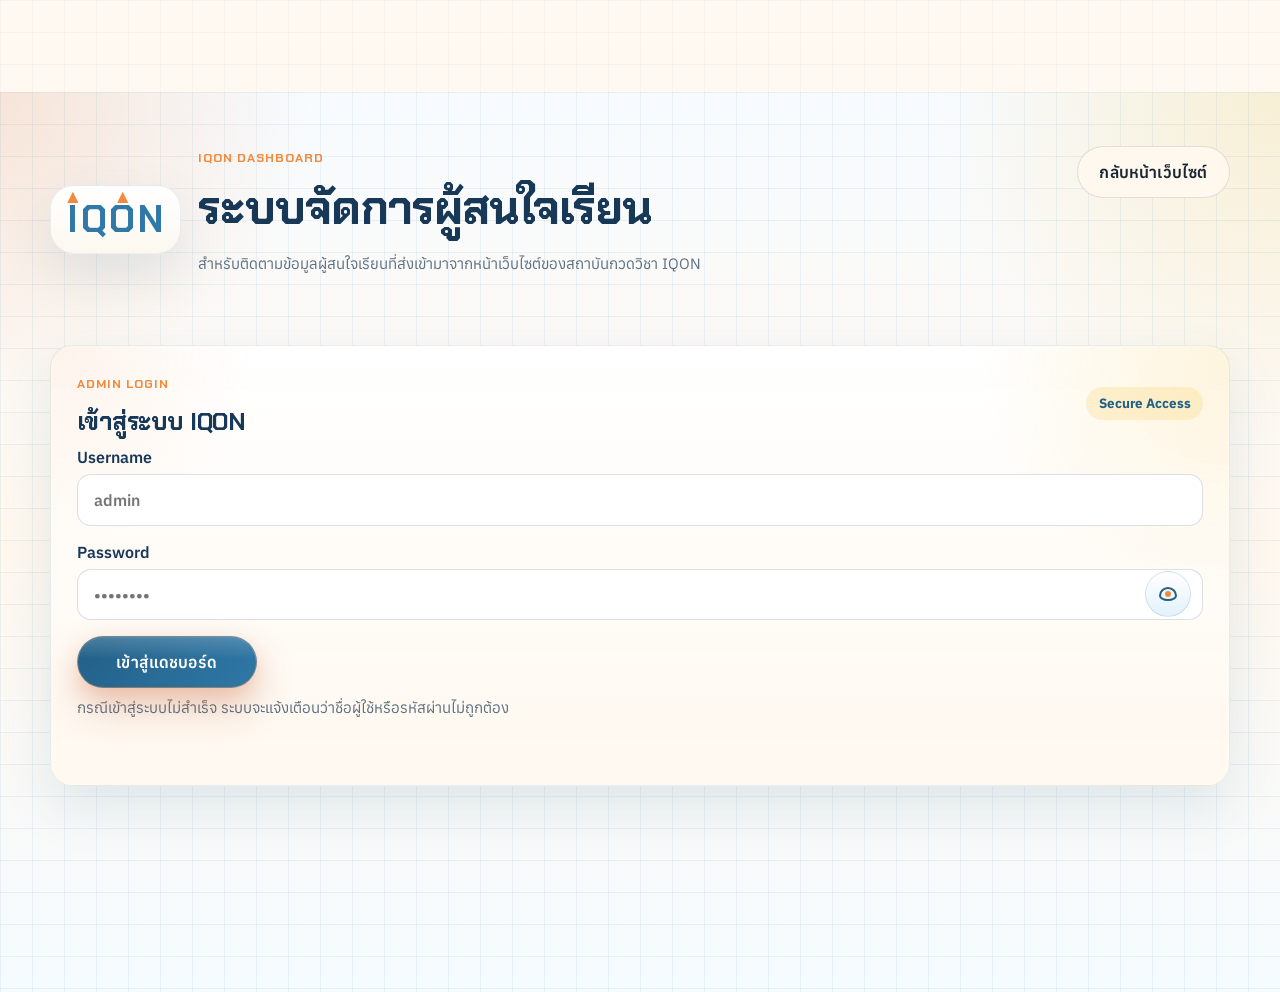
==== commit a3cb100c: "Add files via upload" ====
--- a/admin.html
+++ b/admin.html
@@ -8,7 +8,7 @@
   <link rel="preconnect" href="https://fonts.googleapis.com">
   <link rel="preconnect" href="https://fonts.gstatic.com" crossorigin>
   <link
-    href="https://fonts.googleapis.com/css2?family=IBM+Plex+Sans+Thai:wght@300;400;500;600;700&family=Merriweather:wght@400;700&display=swap"
+    href="https://fonts.googleapis.com/css2?family=Anuphan:wght@300;400;500;600;700;800&family=Chakra+Petch:wght@400;500;600;700&display=swap"
     rel="stylesheet"
   >
   <link rel="stylesheet" href="styles.css">
@@ -70,80 +70,143 @@
       </section>
 
       <section class="admin-dashboard hidden" id="admin-dashboard">
-        <div class="stats-grid">
-          <article class="admin-card">
-            <h3>จำนวนข้อมูลทั้งหมด</h3>
-            <div class="metric" id="metric-total">0</div>
-            <p class="metric-label">รายการผู้สนใจเรียนในระบบ</p>
-          </article>
-          <article class="admin-card">
-            <h3>รายการวันนี้</h3>
-            <div class="metric" id="metric-today">0</div>
-            <p class="metric-label">รายการที่ส่งเข้ามาในวันนี้</p>
-          </article>
-          <article class="admin-card">
-            <h3>อัปเดตล่าสุด</h3>
-            <div class="metric" id="metric-latest">-</div>
-            <p class="metric-label">เวลาของรายการล่าสุด</p>
-          </article>
-          <article class="admin-card">
-            <h3>ห้องแชตทั้งหมด</h3>
-            <div class="metric" id="metric-chats">0</div>
-            <p class="metric-label">จำนวนห้องแชตจากหน้าเว็บ</p>
-          </article>
-        </div>
-
-        <section class="admin-chat-layout">
-          <section class="table-card admin-chat-sidebar">
-            <h3>แชตจากหน้าเว็บ</h3>
-            <p class="helper-text">ข้อความจะรีเฟรชอัตโนมัติทุก 3 วินาที</p>
-            <div class="admin-chat-conversations" id="chat-conversation-list">
-              <div class="empty-state">ยังไม่มีห้องแชต</div>
+        <div class="admin-tabs" role="tablist" aria-label="Admin sections">
+          <button class="admin-tab is-active" type="button" data-admin-tab="overview" aria-selected="true">ภาพรวม</button>
+          <button class="admin-tab" type="button" data-admin-tab="messages" aria-selected="false">Messages</button>
+        </div>
+
+        <section class="admin-tab-panel" id="admin-panel-overview" data-admin-panel="overview">
+          <div class="stats-grid">
+            <article class="admin-card">
+              <h3>จำนวนข้อมูลทั้งหมด</h3>
+              <div class="metric" id="metric-total">0</div>
+              <p class="metric-label">รายการผู้สนใจเรียนในระบบ</p>
+            </article>
+            <article class="admin-card">
+              <h3>รายการวันนี้</h3>
+              <div class="metric" id="metric-today">0</div>
+              <p class="metric-label">รายการที่ส่งเข้ามาในวันนี้</p>
+            </article>
+            <article class="admin-card">
+              <h3>อัปเดตล่าสุด</h3>
+              <div class="metric" id="metric-latest">-</div>
+              <p class="metric-label">เวลาของรายการล่าสุด</p>
+            </article>
+            <article class="admin-card">
+              <h3>ห้องแชตทั้งหมด</h3>
+              <div class="metric" id="metric-chats">0</div>
+              <p class="metric-label">จำนวนห้องแชตจากหน้าเว็บ</p>
+            </article>
+          </div>
+
+          <section class="table-card">
+            <h3>รายการผู้สนใจเรียนล่าสุด</h3>
+            <p class="helper-text">ระบบจะดึงข้อมูลใหม่อัตโนมัติทุก 3 วินาที</p>
+            <div class="table-scroll">
+              <table class="data-table">
+                <thead>
+                  <tr>
+                    <th>วันเวลา</th>
+                    <th>ชื่อ</th>
+                    <th>ระดับชั้น</th>
+                    <th>วิชา</th>
+                    <th>โทรศัพท์</th>
+                    <th>เวลาที่สะดวก</th>
+                    <th>ยินยอม</th>
+                    <th>รายละเอียด</th>
+                  </tr>
+                </thead>
+                <tbody id="inquiry-table-body">
+                  <tr>
+                    <td colspan="8" class="empty-state">ยังไม่มีข้อมูล</td>
+                  </tr>
+                </tbody>
+              </table>
             </div>
           </section>
-
-          <section class="table-card admin-chat-main">
-            <div class="admin-chat-main-head">
-              <div>
-                <h3 id="chat-room-title">เลือกห้องแชต</h3>
-                <p class="helper-text" id="chat-room-meta">เมื่อมีข้อความจากหน้าเว็บ รายการจะขึ้นที่นี่</p>
-              </div>
-            </div>
-            <div class="admin-chat-thread" id="admin-chat-thread">
-              <div class="empty-state">ยังไม่ได้เลือกห้องแชต</div>
-            </div>
-            <form class="admin-chat-reply" id="admin-chat-form">
-              <input type="text" id="admin-chat-input" placeholder="พิมพ์ข้อความตอบกลับถึงผู้ใช้" maxlength="800" disabled>
-              <button class="button button-primary" type="submit" id="admin-chat-send" disabled>ส่งตอบกลับ</button>
-            </form>
-            <p class="form-status" id="admin-chat-status" aria-live="polite"></p>
+        </section>
+
+        <section class="admin-tab-panel hidden" id="admin-panel-messages" data-admin-panel="messages">
+          <section class="admin-chat-layout admin-chat-layout-instagram">
+            <aside class="table-card admin-chat-sidebar admin-chat-sidebar-instagram">
+              <div class="admin-chat-sidebar-head">
+                <div>
+                  <p class="eyebrow">IQON Messages</p>
+                  <h3>กล่องข้อความ</h3>
+                </div>
+                <button class="admin-compose-button" type="button" aria-label="รีเฟรชห้องแชต" id="chat-refresh-button">↻</button>
+              </div>
+              <div class="admin-chat-search-shell">
+                <input class="admin-chat-search" type="search" id="chat-search-input" placeholder="ค้นหาชื่อ อีเมล หรือข้อความ">
+              </div>
+              <div class="admin-chat-sidebar-meta">
+                <span>ห้องแชตทั้งหมด <strong id="chat-total-badge">0</strong></span>
+                <small>รีเฟรชอัตโนมัติทุก 3 วินาที</small>
+              </div>
+              <div class="admin-chat-conversations admin-chat-conversations-instagram" id="chat-conversation-list">
+                <div class="empty-state">ยังไม่มีห้องแชต</div>
+              </div>
+            </aside>
+
+            <section class="table-card admin-chat-main admin-chat-main-instagram">
+              <div class="admin-chat-main-head admin-chat-main-head-instagram">
+                <div class="admin-chat-main-user">
+                  <div class="admin-chat-main-avatar" id="chat-room-avatar" aria-hidden="true">IQ</div>
+                  <div>
+                    <h3 id="chat-room-title">เลือกห้องแชต</h3>
+                    <p class="helper-text" id="chat-room-meta">เมื่อมีข้อความจากหน้าเว็บ รายการจะขึ้นที่นี่</p>
+                  </div>
+                </div>
+              </div>
+              <div class="admin-chat-thread admin-chat-thread-instagram" id="admin-chat-thread">
+                <div class="empty-state">ยังไม่ได้เลือกห้องแชต</div>
+              </div>
+              <form class="admin-chat-reply admin-chat-reply-instagram" id="admin-chat-form">
+                <input type="text" id="admin-chat-input" placeholder="พิมพ์ข้อความตอบกลับถึงผู้ใช้" maxlength="800" disabled>
+                <button class="button button-primary" type="submit" id="admin-chat-send" disabled>ส่งตอบกลับ</button>
+              </form>
+              <p class="form-status" id="admin-chat-status" aria-live="polite"></p>
+            </section>
+
+            <aside class="table-card admin-chat-sidepanel" id="admin-chat-sidepanel">
+              <div class="admin-chat-sidepanel-profile">
+                <div class="admin-chat-sidepanel-avatar" id="chat-side-avatar" aria-hidden="true">IQ</div>
+                <h3 id="chat-side-title">เลือกห้องแชต</h3>
+                <p id="chat-side-subtitle">เลือกห้องจากรายการด้านซ้ายเพื่อดูข้อมูลบทสนทนา</p>
+              </div>
+
+              <div class="admin-chat-sidepanel-section">
+                <h4>Chat info</h4>
+                <dl class="admin-chat-sidepanel-list">
+                  <div>
+                    <dt>Email</dt>
+                    <dd id="chat-side-email">-</dd>
+                  </div>
+                  <div>
+                    <dt>Source</dt>
+                    <dd id="chat-side-source">-</dd>
+                  </div>
+                  <div>
+                    <dt>Started</dt>
+                    <dd id="chat-side-created">-</dd>
+                  </div>
+                  <div>
+                    <dt>Updated</dt>
+                    <dd id="chat-side-updated">-</dd>
+                  </div>
+                  <div>
+                    <dt>Messages</dt>
+                    <dd id="chat-side-count">0</dd>
+                  </div>
+                </dl>
+              </div>
+
+              <div class="admin-chat-sidepanel-section">
+                <h4>Latest preview</h4>
+                <div class="admin-chat-sidepanel-preview" id="chat-side-preview">ยังไม่มีข้อความ</div>
+              </div>
+            </aside>
           </section>
-        </section>
-
-        <section class="table-card">
-          <h3>รายการผู้สนใจเรียนล่าสุด</h3>
-          <p class="helper-text">ระบบจะดึงข้อมูลใหม่อัตโนมัติทุก 3 วินาที</p>
-          <div class="table-scroll">
-            <table class="data-table">
-              <thead>
-                <tr>
-                  <th>วันเวลา</th>
-                  <th>ชื่อ</th>
-                  <th>ระดับชั้น</th>
-                  <th>วิชา</th>
-                  <th>โทรศัพท์</th>
-                  <th>เวลาที่สะดวก</th>
-                  <th>ยินยอม</th>
-                  <th>รายละเอียด</th>
-                </tr>
-              </thead>
-              <tbody id="inquiry-table-body">
-                <tr>
-                  <td colspan="8" class="empty-state">ยังไม่มีข้อมูล</td>
-                </tr>
-              </tbody>
-            </table>
-          </div>
         </section>
       </section>
     </div>
--- a/styles.css
+++ b/styles.css
@@ -23,6 +23,8 @@
   --radius-md: 16px;
   --container: 1180px;
   --mascot-image: url("bear-mascot.png");
+  --font-body: "Anuphan", "Segoe UI", sans-serif;
+  --font-display: "Chakra Petch", "Anuphan", "Segoe UI", sans-serif;
 }
 
 * {
@@ -39,13 +41,20 @@
   width: 100%;
   padding-top: 92px;
   overflow-x: hidden;
-  font-family: "IBM Plex Sans Thai", "Segoe UI", sans-serif;
+  font-family: var(--font-body);
   color: var(--text);
   background:
     linear-gradient(rgba(47, 120, 167, 0.04) 1px, transparent 1px),
     linear-gradient(90deg, rgba(47, 120, 167, 0.04) 1px, transparent 1px),
     linear-gradient(180deg, #0d1218 0%, #13283b 16%, #eef1eb 28%, #fff9f1 100%);
   background-size: 32px 32px, 32px 32px, auto;
+}
+
+button,
+input,
+textarea,
+select {
+  font: inherit;
 }
 
 a {
@@ -133,7 +142,7 @@
   border-radius: 14px;
   background: linear-gradient(135deg, var(--brand), var(--accent));
   color: #fff;
-  font-family: "Merriweather", serif;
+  font-family: var(--font-display);
   font-weight: 700;
   overflow: hidden;
 }
@@ -153,6 +162,9 @@
 
 .brand-text strong {
   font-size: 1.02rem;
+  font-family: var(--font-display);
+  font-weight: 700;
+  letter-spacing: 0.02em;
   color: #fff;
 }
 
@@ -169,6 +181,42 @@
   min-width: 0;
   flex-wrap: nowrap;
   justify-content: flex-end;
+}
+
+.site-menu-mobile-top {
+  display: none;
+}
+
+.site-menu-mobile-label {
+  margin: 0;
+}
+
+.site-menu-mobile-links {
+  display: flex;
+  align-items: center;
+  gap: 0.55rem;
+  flex-wrap: wrap;
+}
+
+.site-menu-chip {
+  display: inline-flex;
+  align-items: center;
+  justify-content: center;
+  min-height: 38px;
+  padding: 0.58rem 0.9rem;
+  border-radius: 999px;
+  border: 1px solid rgba(255, 255, 255, 0.12);
+  background: rgba(255, 255, 255, 0.08);
+  color: #fff !important;
+  font-size: 0.82rem;
+  font-weight: 700;
+  letter-spacing: 0.01em;
+}
+
+.site-menu-chip:hover,
+.site-menu-chip:focus-visible {
+  transform: translateY(-1px);
+  background: rgba(255, 255, 255, 0.14);
 }
 
 .site-menu .nav-cta {
@@ -283,6 +331,16 @@
   border-radius: 999px;
   padding: 0.72rem 1rem;
   font: inherit;
+}
+
+.menu-toggle[aria-expanded="true"] {
+  border-color: rgba(255, 191, 134, 0.3);
+  background:
+    linear-gradient(180deg, rgba(255, 255, 255, 0.14), rgba(255, 255, 255, 0) 42%),
+    linear-gradient(135deg, rgba(255, 103, 102, 0.94), rgba(255, 156, 82, 0.94));
+  box-shadow:
+    0 14px 28px rgba(172, 78, 35, 0.22),
+    inset 0 1px 0 rgba(255, 255, 255, 0.2);
 }
 
 .nav-cta,
@@ -434,6 +492,7 @@
 .card-tag,
 .meta-label {
   display: inline-block;
+  font-family: var(--font-display);
   text-transform: uppercase;
   letter-spacing: 0.08em;
   font-size: 0.78rem;
@@ -451,8 +510,9 @@
 .admin-header h1,
 .login-card h2 {
   margin: 0;
-  font-family: "Merriweather", serif;
+  font-family: var(--font-display);
   font-weight: 700;
+  letter-spacing: -0.02em;
   line-height: 1.14;
 }
 
@@ -1088,16 +1148,71 @@
 }
 
 .contact-section {
+  position: relative;
   padding-bottom: 5rem;
+  background:
+    radial-gradient(circle at 12% 18%, rgba(247, 190, 44, 0.14), transparent 22%),
+    radial-gradient(circle at 88% 20%, rgba(242, 138, 61, 0.14), transparent 24%),
+    linear-gradient(180deg, rgba(255, 251, 244, 0.94) 0%, rgba(255, 247, 236, 0.98) 100%);
+}
+
+.contact-section::before {
+  content: "";
+  position: absolute;
+  inset: 0;
+  background:
+    linear-gradient(rgba(47, 120, 167, 0.045) 1px, transparent 1px),
+    linear-gradient(90deg, rgba(47, 120, 167, 0.045) 1px, transparent 1px);
+  background-size: 30px 30px;
+  pointer-events: none;
 }
 
 .contact-grid {
   grid-template-columns: 1fr 0.95fr;
   align-items: start;
+  gap: 2rem;
+  position: relative;
+  z-index: 1;
+}
+
+.contact-copy {
+  padding: 1rem 0 0.4rem;
+}
+
+.contact-copy .eyebrow {
+  margin-bottom: 0.9rem;
+}
+
+.contact-copy h2 {
+  max-width: 10ch;
+  font-size: clamp(2.5rem, 4.4vw, 4.4rem);
+  line-height: 1.04;
+  color: #173d67;
+  text-shadow: 0 10px 24px rgba(255, 255, 255, 0.42);
+}
+
+.contact-copy > p:first-of-type {
+  max-width: 58ch;
+  font-size: 1.04rem;
 }
 
 .contact-details {
   margin-top: 1.4rem;
+  display: grid;
+  gap: 0.78rem;
+}
+
+.contact-details p {
+  margin: 0;
+  padding: 0.95rem 1rem;
+  border-radius: 18px;
+  background: rgba(255, 255, 255, 0.82);
+  border: 1px solid rgba(47, 120, 167, 0.1);
+  box-shadow: 0 16px 34px rgba(22, 55, 92, 0.08);
+}
+
+.contact-details strong {
+  color: var(--brand-strong);
 }
 
 .contact-details a {
@@ -1155,6 +1270,39 @@
   font-weight: 600;
 }
 
+.contact-card {
+  position: sticky;
+  top: calc(96px + env(safe-area-inset-top));
+  padding: 1.6rem 1.5rem;
+  border-radius: 28px;
+  background:
+    linear-gradient(180deg, rgba(255, 255, 255, 0.99), rgba(253, 249, 242, 0.98));
+  border: 1px solid rgba(47, 120, 167, 0.12);
+  box-shadow:
+    0 28px 60px rgba(20, 59, 103, 0.14),
+    0 12px 28px rgba(242, 138, 61, 0.08);
+}
+
+.contact-card::before {
+  content: "";
+  position: absolute;
+  inset: 0;
+  border-radius: inherit;
+  padding: 1px;
+  background: linear-gradient(135deg, rgba(47, 120, 167, 0.22), rgba(242, 138, 61, 0.22), rgba(247, 190, 44, 0.16));
+  -webkit-mask:
+    linear-gradient(#fff 0 0) content-box,
+    linear-gradient(#fff 0 0);
+  -webkit-mask-composite: xor;
+  mask-composite: exclude;
+  pointer-events: none;
+}
+
+.contact-card h3 {
+  font-size: 1.42rem;
+  color: var(--brand-strong);
+}
+
 .consent-row {
   display: grid !important;
   grid-template-columns: 22px 1fr;
@@ -1195,6 +1343,14 @@
   margin: 0;
   line-height: 1.7;
   color: var(--muted);
+}
+
+.contact-box {
+  margin-top: 1.25rem;
+  background:
+    linear-gradient(180deg, rgba(255, 255, 255, 0.98), rgba(249, 251, 255, 0.96));
+  border: 1px solid rgba(47, 120, 167, 0.1);
+  box-shadow: 0 18px 38px rgba(20, 59, 103, 0.08);
 }
 
 .consent-details {
@@ -1329,6 +1485,39 @@
   font-size: 0.94rem;
 }
 
+.reveal-on-scroll {
+  --reveal-delay: 0ms;
+  opacity: 0;
+  transition:
+    opacity 620ms ease,
+    transform 720ms cubic-bezier(0.2, 0.7, 0.2, 1);
+  transition-delay: var(--reveal-delay);
+  will-change: opacity, transform;
+}
+
+.reveal-left {
+  transform: translate3d(-28px, 0, 0);
+}
+
+.reveal-up {
+  transform: translate3d(0, 24px, 0);
+}
+
+.reveal-on-scroll.is-visible {
+  opacity: 1;
+  transform: translate3d(0, 0, 0);
+}
+
+@media (prefers-reduced-motion: reduce) {
+  .reveal-on-scroll,
+  .reveal-left,
+  .reveal-up {
+    opacity: 1;
+    transform: none;
+    transition: none;
+  }
+}
+
 .form-status {
   min-height: 1.4rem;
   margin: 0.8rem 0 0;
@@ -1357,6 +1546,7 @@
   display: grid;
   justify-items: end;
   gap: 0.8rem;
+  transition: opacity 180ms ease, transform 180ms ease;
 }
 
 .support-contact-menu {
@@ -1476,7 +1666,11 @@
 }
 
 .support-panel {
+  display: grid;
+  grid-template-rows: auto minmax(0, 1fr);
   width: min(380px, calc(100vw - 1.4rem));
+  min-height: 470px;
+  max-height: min(calc(100svh - 6.5rem), 720px);
   overflow: hidden;
   border-radius: 26px;
   background:
@@ -1486,6 +1680,12 @@
     0 30px 70px rgba(20, 59, 103, 0.2),
     0 14px 30px rgba(20, 59, 103, 0.12);
   backdrop-filter: blur(14px);
+}
+
+.support-widget[data-panel-open="true"] .support-fab-stack {
+  opacity: 0;
+  pointer-events: none;
+  transform: translateY(10px);
 }
 
 .support-panel-header {
@@ -1542,12 +1742,179 @@
   cursor: pointer;
 }
 
+.support-header-actions {
+  display: inline-flex;
+  align-items: center;
+  gap: 0.55rem;
+  margin-left: auto;
+}
+
+.support-user-label {
+  max-width: 132px;
+  padding: 0.46rem 0.78rem;
+  border-radius: 999px;
+  background: rgba(255, 255, 255, 0.14);
+  color: rgba(255, 255, 255, 0.92);
+  font-size: 0.72rem;
+  font-weight: 700;
+  white-space: nowrap;
+  overflow: hidden;
+  text-overflow: ellipsis;
+}
+
+.support-logout {
+  border: 0;
+  min-height: 34px;
+  padding: 0.52rem 0.86rem;
+  border-radius: 999px;
+  background: rgba(255, 255, 255, 0.14);
+  color: #fff;
+  font: inherit;
+  font-size: 0.76rem;
+  font-weight: 700;
+  cursor: pointer;
+  transition: transform 180ms ease, background 180ms ease;
+}
+
+.support-logout:hover,
+.support-logout:focus-visible {
+  transform: translateY(-1px);
+  background: rgba(255, 255, 255, 0.22);
+}
+
 .support-body {
   display: grid;
   gap: 0.9rem;
-  padding: 0.95rem 1rem 0.9rem;
+  min-height: 0;
+  padding: 1rem 1rem 0.95rem;
   background:
     linear-gradient(180deg, rgba(244, 249, 255, 0.94), rgba(255, 255, 255, 0.98));
+  overflow-y: auto;
+}
+
+.support-chat-view {
+  display: grid;
+  grid-template-rows: minmax(0, 1fr) auto auto;
+  min-height: 0;
+  overflow: hidden;
+}
+
+.support-auth-view {
+  min-height: 0;
+  overflow-y: auto;
+  padding: 1rem;
+  background:
+    linear-gradient(180deg, rgba(244, 249, 255, 0.94), rgba(255, 255, 255, 0.98));
+}
+
+.support-auth-card {
+  display: grid;
+  gap: 0.95rem;
+  padding: 1rem;
+  border-radius: 22px;
+  border: 1px solid rgba(47, 120, 167, 0.12);
+  background: linear-gradient(180deg, rgba(255, 255, 255, 0.99), rgba(245, 250, 255, 0.97));
+  box-shadow: inset 0 1px 0 rgba(255, 255, 255, 0.82);
+}
+
+.support-auth-tabs {
+  display: grid;
+  grid-template-columns: repeat(2, minmax(0, 1fr));
+  gap: 0.65rem;
+}
+
+.support-auth-tab {
+  border: 1px solid rgba(47, 120, 167, 0.12);
+  min-height: 44px;
+  border-radius: 999px;
+  background: rgba(236, 244, 252, 0.92);
+  color: var(--brand-strong);
+  font: inherit;
+  font-weight: 700;
+  cursor: pointer;
+  transition: transform 180ms ease, box-shadow 180ms ease, background 180ms ease;
+}
+
+.support-auth-tab.is-active {
+  background: linear-gradient(135deg, #22608e 0%, #2c79aa 54%, #3d93c8 100%);
+  color: #fff;
+  box-shadow: 0 14px 28px rgba(33, 95, 134, 0.2);
+}
+
+.support-auth-copy {
+  margin: 0;
+  color: var(--muted);
+  font-size: 0.9rem;
+  line-height: 1.6;
+}
+
+.support-auth-form {
+  display: grid;
+  gap: 0.8rem;
+}
+
+.support-auth-field {
+  display: grid;
+  gap: 0.45rem;
+}
+
+.support-auth-field span {
+  font-size: 0.85rem;
+  font-weight: 700;
+  color: var(--brand-strong);
+}
+
+.support-auth-field input {
+  width: 100%;
+  min-width: 0;
+  padding: 0.9rem 1rem;
+  border-radius: 16px;
+  border: 1px solid rgba(47, 120, 167, 0.16);
+  background: rgba(255, 255, 255, 0.98);
+  color: var(--text);
+  font: inherit;
+}
+
+.support-auth-field input:focus-visible,
+.support-auth-tab:focus-visible,
+.support-auth-submit:focus-visible,
+.support-logout:focus-visible {
+  outline: 3px solid rgba(62, 152, 220, 0.18);
+  outline-offset: 2px;
+}
+
+.support-auth-submit {
+  border: 0;
+  min-height: 48px;
+  border-radius: 18px;
+  background:
+    linear-gradient(180deg, rgba(255, 255, 255, 0.2), rgba(255, 255, 255, 0) 44%),
+    linear-gradient(135deg, #ff6d63 0%, #ff8a4a 56%, #ffb056 100%);
+  color: #fff;
+  font: inherit;
+  font-weight: 700;
+  cursor: pointer;
+  box-shadow: 0 18px 30px rgba(255, 133, 65, 0.22);
+}
+
+.support-auth-submit:disabled {
+  cursor: wait;
+  opacity: 0.78;
+}
+
+.support-auth-status {
+  min-height: 1.25rem;
+  margin: 0;
+  color: var(--muted);
+  font-size: 0.84rem;
+}
+
+.support-auth-status.is-error {
+  color: var(--danger);
+}
+
+.support-auth-status.is-success {
+  color: var(--success);
 }
 
 .support-message {
@@ -1566,7 +1933,8 @@
 .support-thread {
   display: grid;
   gap: 0.8rem;
-  max-height: 348px;
+  min-height: 0;
+  max-height: 390px;
   overflow-y: auto;
   padding: 0.15rem 0.2rem 0.15rem 0;
 }
@@ -1593,6 +1961,14 @@
   background:
     linear-gradient(180deg, rgba(255, 255, 255, 0.995), rgba(243, 248, 254, 0.97));
   box-shadow: 0 12px 26px rgba(20, 59, 103, 0.08);
+}
+
+.support-message-assistant {
+  margin-right: auto;
+  background:
+    linear-gradient(180deg, rgba(255, 247, 236, 0.99), rgba(255, 239, 223, 0.96));
+  border-color: rgba(242, 138, 61, 0.18);
+  box-shadow: 0 12px 24px rgba(190, 103, 34, 0.1);
 }
 
 .support-message-meta {
@@ -1630,9 +2006,7 @@
 }
 
 .support-quick-actions {
-  display: flex;
-  flex-wrap: wrap;
-  gap: 0.6rem;
+  display: none;
 }
 
 .support-quick-actions a,
@@ -1876,6 +2250,9 @@
 .admin-chat-conversation-title {
   font-weight: 700;
   color: var(--brand-strong);
+  white-space: nowrap;
+  overflow: hidden;
+  text-overflow: ellipsis;
 }
 
 .admin-chat-conversation-meta,
@@ -1883,6 +2260,8 @@
   color: var(--muted);
   font-size: 0.9rem;
   line-height: 1.55;
+  overflow: hidden;
+  text-overflow: ellipsis;
 }
 
 .admin-chat-badge {
@@ -1897,54 +2276,76 @@
 }
 
 .admin-chat-thread {
-  display: grid;
-  gap: 0.8rem;
+  display: flex;
+  flex-direction: column;
+  gap: 0.7rem;
   min-height: 380px;
   max-height: 430px;
   overflow-y: auto;
-  padding: 0.4rem 0.15rem;
+  padding: 0.4rem 0.2rem;
 }
 
 .admin-chat-message {
   width: fit-content;
-  max-width: min(82%, 560px);
-  padding: 0.95rem 1rem 0.85rem;
-  border-radius: 18px;
-  border: 1px solid rgba(47, 120, 167, 0.12);
-  background: rgba(255, 255, 255, 0.92);
-  box-shadow: 0 10px 22px rgba(20, 59, 103, 0.06);
+  max-width: min(62%, 420px);
+  padding: 0.72rem 0.9rem 0.68rem;
+  border-radius: 20px;
+  border: 1px solid rgba(255, 255, 255, 0.04);
+  background: rgba(64, 67, 73, 0.92);
+  box-shadow: 0 10px 20px rgba(0, 0, 0, 0.14);
+  color: #fff;
 }
 
 .admin-chat-message-user {
   margin-right: auto;
-  border-radius: 18px 18px 18px 8px;
+  border-radius: 20px 20px 20px 8px;
 }
 
 .admin-chat-message-admin {
   margin-left: auto;
-  border-radius: 18px 18px 8px 18px;
-  background: linear-gradient(135deg, #ff6d63, #ff9a3c);
-  border-color: rgba(255, 157, 80, 0.28);
-}
-
+  border-radius: 20px 20px 8px 20px;
+  background: linear-gradient(135deg, #7c3aed 0%, #4f46e5 100%);
+  border-color: rgba(130, 103, 255, 0.22);
+}
+
+.admin-chat-message-assistant {
+  margin-right: auto;
+  border-radius: 20px 20px 20px 8px;
+  background: linear-gradient(180deg, rgba(255, 247, 236, 0.99), rgba(255, 239, 223, 0.96));
+  border-color: rgba(242, 138, 61, 0.16);
+  color: #203040;
+}
+
+.admin-chat-message-user,
+.admin-chat-message-user .admin-chat-message-meta,
+.admin-chat-message-user .admin-chat-message-body,
 .admin-chat-message-admin,
 .admin-chat-message-admin .admin-chat-message-meta,
 .admin-chat-message-admin .admin-chat-message-body {
   color: #fff;
 }
 
+.admin-chat-message-assistant .admin-chat-message-meta,
+.admin-chat-message-assistant .admin-chat-message-body {
+  color: #203040;
+}
+
 .admin-chat-message-meta {
-  display: block;
-  margin-bottom: 0.45rem;
-  color: var(--muted);
-  font-size: 0.82rem;
-  font-weight: 700;
+  display: flex;
+  align-items: center;
+  gap: 0.45rem;
+  margin-bottom: 0.3rem;
+  color: rgba(255, 255, 255, 0.72);
+  font-size: 0.72rem;
+  font-weight: 600;
 }
 
 .admin-chat-message-body {
   margin: 0;
-  line-height: 1.7;
+  line-height: 1.55;
+  font-size: 0.95rem;
   white-space: pre-wrap;
+  word-break: break-word;
 }
 
 .admin-chat-reply {
@@ -1966,8 +2367,540 @@
   font: inherit;
 }
 
+.admin-tabs {
+  display: inline-flex;
+  align-items: center;
+  gap: 0.35rem;
+  width: fit-content;
+  padding: 0.35rem;
+  border-radius: 999px;
+  background: rgba(15, 24, 36, 0.9);
+  box-shadow: 0 14px 28px rgba(9, 16, 25, 0.18);
+}
+
+.admin-tab {
+  border: 0;
+  border-radius: 999px;
+  padding: 0.7rem 1rem;
+  background: transparent;
+  color: rgba(255, 255, 255, 0.72);
+  font: inherit;
+  font-weight: 700;
+  cursor: pointer;
+  transition: background 180ms ease, color 180ms ease, transform 180ms ease;
+}
+
+.admin-tab:hover,
+.admin-tab:focus-visible {
+  color: #fff;
+  background: rgba(255, 255, 255, 0.08);
+}
+
+.admin-tab.is-active {
+  color: #132538;
+  background: linear-gradient(135deg, #ffd08a, #ff9f57);
+  box-shadow: 0 12px 24px rgba(255, 138, 77, 0.28);
+}
+
+.admin-tab-panel {
+  display: grid;
+  gap: 1rem;
+}
+
+.admin-chat-layout-instagram {
+  grid-template-columns: minmax(300px, 360px) minmax(0, 1fr) minmax(270px, 320px);
+  gap: 0;
+  overflow: hidden;
+  border-radius: 26px;
+  border: 1px solid rgba(255, 255, 255, 0.08);
+  background: #1f2024;
+  box-shadow: 0 24px 56px rgba(5, 10, 18, 0.28);
+}
+
+.admin-chat-layout-instagram .table-card {
+  margin: 0;
+  border-radius: 0;
+  box-shadow: none;
+}
+
+.admin-chat-sidebar-instagram {
+  display: grid;
+  grid-template-rows: auto auto auto minmax(0, 1fr);
+  gap: 0.9rem;
+  padding: 1rem;
+  border-right: 1px solid rgba(255, 255, 255, 0.08);
+  background: #242526;
+  color: #fff;
+}
+
+.admin-chat-sidebar-head {
+  display: flex;
+  align-items: center;
+  justify-content: space-between;
+  gap: 1rem;
+}
+
+.admin-chat-sidebar-head h3,
+.admin-chat-main-user h3 {
+  margin: 0;
+}
+
+.admin-chat-sidebar-head .eyebrow,
+.admin-chat-sidebar-meta,
+.admin-chat-sidebar-meta small,
+.admin-chat-main-head-instagram .helper-text {
+  color: rgba(255, 255, 255, 0.62);
+}
+
+.admin-compose-button {
+  width: 40px;
+  height: 40px;
+  border: 0;
+  border-radius: 999px;
+  background: rgba(255, 255, 255, 0.12);
+  color: #fff;
+  font: inherit;
+  font-size: 1.05rem;
+  font-weight: 700;
+  cursor: pointer;
+  box-shadow: none;
+}
+
+.admin-chat-search-shell {
+  position: relative;
+}
+
+.admin-chat-search {
+  width: 100%;
+  min-height: 44px;
+  padding: 0.8rem 0.95rem;
+  border-radius: 999px;
+  border: 1px solid rgba(255, 255, 255, 0.06);
+  background: rgba(255, 255, 255, 0.1);
+  color: #fff;
+  font: inherit;
+}
+
+.admin-chat-search::placeholder {
+  color: rgba(255, 255, 255, 0.45);
+}
+
+.admin-chat-sidebar-meta {
+  display: flex;
+  align-items: center;
+  justify-content: space-between;
+  gap: 0.75rem;
+  font-size: 0.85rem;
+}
+
+.admin-chat-conversations-instagram {
+  min-height: 0;
+  max-height: none;
+  padding-right: 0.25rem;
+}
+
+.admin-chat-conversation {
+  padding: 0.82rem 0.88rem;
+  border-radius: 14px;
+  border-color: transparent;
+  background: transparent;
+}
+
+.admin-chat-conversation.is-active {
+  background: rgba(55, 77, 100, 0.86);
+  border-color: rgba(255, 255, 255, 0.08);
+  box-shadow: none;
+}
+
+.admin-chat-conversation-media {
+  display: grid;
+  grid-template-columns: 48px minmax(0, 1fr);
+  gap: 0.7rem;
+  align-items: center;
+}
+
+.admin-chat-conversation-copy {
+  min-width: 0;
+}
+
+.admin-chat-conversation-avatar,
+.admin-chat-main-avatar {
+  display: grid;
+  place-items: center;
+  border-radius: 50%;
+  background: linear-gradient(135deg, rgba(255, 173, 96, 0.95), rgba(42, 128, 188, 0.96));
+  color: #fff;
+  font-weight: 800;
+  letter-spacing: 0.04em;
+  box-shadow: none;
+}
+
+.admin-chat-conversation-avatar {
+  width: 48px;
+  height: 48px;
+  font-size: 0.88rem;
+}
+
+.admin-chat-conversation-title {
+  color: #fff;
+}
+
+.admin-chat-conversation-meta,
+.admin-chat-conversation-preview {
+  color: rgba(255, 255, 255, 0.68);
+  font-size: 0.8rem;
+}
+
+.admin-chat-conversation-preview {
+  display: -webkit-box;
+  -webkit-line-clamp: 2;
+  -webkit-box-orient: vertical;
+  white-space: normal;
+}
+
+.admin-chat-main-instagram {
+  display: grid;
+  grid-template-rows: auto minmax(0, 1fr) auto auto;
+  gap: 0;
+  min-height: 720px;
+  padding: 0;
+  background: #1f2024;
+}
+
+.admin-chat-main-head-instagram {
+  padding: 1rem 1.15rem;
+  border-bottom: 1px solid rgba(255, 255, 255, 0.08);
+  color: #fff;
+  background: #242526;
+}
+
+.admin-chat-main-user {
+  display: flex;
+  align-items: center;
+  gap: 0.8rem;
+  min-width: 0;
+}
+
+.admin-chat-main-avatar {
+  width: 44px;
+  height: 44px;
+  font-size: 0.9rem;
+  flex: 0 0 44px;
+}
+
+.admin-chat-main-user h3 {
+  white-space: nowrap;
+  overflow: hidden;
+  text-overflow: ellipsis;
+}
+
+.admin-chat-thread-instagram {
+  min-height: 0;
+  max-height: none;
+  height: 100%;
+  padding: 1.05rem 1.15rem;
+  background: #1f2024;
+}
+
+.admin-chat-reply-instagram {
+  align-items: center;
+  gap: 0.6rem;
+  padding: 0.9rem 1.15rem 0;
+  border-top: 1px solid rgba(255, 255, 255, 0.06);
+  background: #242526;
+}
+
+.admin-chat-reply-instagram input {
+  min-height: 44px;
+  border-color: rgba(255, 255, 255, 0.08);
+  border-radius: 999px;
+  background: rgba(255, 255, 255, 0.08);
+  color: #fff;
+}
+
+.admin-chat-reply-instagram input::placeholder {
+  color: rgba(255, 255, 255, 0.42);
+}
+
+.admin-chat-reply-instagram .button-primary {
+  min-width: 92px;
+  min-height: 44px;
+  padding: 0.75rem 1rem;
+  border-radius: 999px;
+  background: linear-gradient(135deg, #7c3aed 0%, #4f46e5 100%);
+  box-shadow: none;
+}
+
+.admin-chat-main-instagram .form-status {
+  margin: 0 1.15rem 0.95rem;
+  color: rgba(255, 255, 255, 0.72);
+}
+
+.admin-chat-sidepanel {
+  display: grid;
+  align-content: start;
+  gap: 1rem;
+  padding: 1.1rem 1rem;
+  border-left: 1px solid rgba(255, 255, 255, 0.08);
+  background: #242526;
+  color: #fff;
+}
+
+.admin-chat-sidepanel-profile {
+  display: grid;
+  justify-items: center;
+  text-align: center;
+  gap: 0.45rem;
+  padding-top: 0.35rem;
+}
+
+.admin-chat-sidepanel-avatar {
+  display: grid;
+  place-items: center;
+  width: 72px;
+  height: 72px;
+  border-radius: 50%;
+  background: linear-gradient(135deg, rgba(255, 173, 96, 0.95), rgba(42, 128, 188, 0.96));
+  color: #fff;
+  font-size: 1.15rem;
+  font-weight: 800;
+}
+
+.admin-chat-sidepanel-profile h3,
+.admin-chat-sidepanel-section h4 {
+  margin: 0;
+}
+
+.admin-chat-sidepanel-profile p,
+.admin-chat-sidepanel-list dt {
+  color: rgba(255, 255, 255, 0.62);
+}
+
+.admin-chat-sidepanel-profile p {
+  margin: 0;
+  line-height: 1.55;
+  font-size: 0.88rem;
+}
+
+.admin-chat-sidepanel-section {
+  display: grid;
+  gap: 0.7rem;
+  padding-top: 0.95rem;
+  border-top: 1px solid rgba(255, 255, 255, 0.08);
+}
+
+.admin-chat-sidepanel-list {
+  display: grid;
+  gap: 0.7rem;
+  margin: 0;
+}
+
+.admin-chat-sidepanel-list div {
+  display: grid;
+  gap: 0.18rem;
+}
+
+.admin-chat-sidepanel-list dt,
+.admin-chat-sidepanel-list dd {
+  margin: 0;
+  word-break: break-word;
+}
+
+.admin-chat-sidepanel-list dt {
+  font-size: 0.76rem;
+  letter-spacing: 0.02em;
+}
+
+.admin-chat-sidepanel-list dd,
+.admin-chat-sidepanel-preview {
+  font-size: 0.9rem;
+  line-height: 1.6;
+}
+
+.admin-chat-sidepanel-preview {
+  border-radius: 16px;
+  padding: 0.8rem 0.9rem;
+  background: rgba(255, 255, 255, 0.06);
+  color: rgba(255, 255, 255, 0.9);
+  white-space: pre-wrap;
+  word-break: break-word;
+}
+
 .hidden {
   display: none !important;
+}
+
+.support-chat-view[hidden],
+.support-auth-view[hidden] {
+  display: none !important;
+}
+
+@media (max-width: 600px) {
+  .support-widget {
+    right: 0.45rem;
+    bottom: max(0.5rem, calc(env(safe-area-inset-bottom) + 0.25rem));
+  }
+
+  .support-panel {
+    width: min(calc(100vw - 0.6rem), 340px);
+    max-height: min(calc(100svh - 4.4rem), 560px);
+    border-radius: 18px;
+  }
+
+  .support-panel-header {
+    gap: 0.65rem;
+    padding: 0.72rem 0.78rem 0.68rem;
+  }
+
+  .support-panel-header-copy strong {
+    font-size: 0.96rem;
+  }
+
+  .support-panel-header-copy small {
+    font-size: 0.64rem;
+    line-height: 1.25;
+  }
+
+  .support-close {
+    width: 34px;
+    height: 34px;
+    font-size: 1.2rem;
+  }
+
+  .support-auth-view,
+  .support-body {
+    padding: 0.72rem;
+  }
+
+  .support-auth-card {
+    gap: 0.72rem;
+    padding: 0.72rem;
+    border-radius: 16px;
+  }
+
+  .support-auth-tabs {
+    gap: 0.5rem;
+  }
+
+  .support-auth-tab {
+    min-height: 38px;
+    font-size: 0.86rem;
+  }
+
+  .support-auth-copy {
+    font-size: 0.84rem;
+    line-height: 1.5;
+  }
+
+  .support-auth-field {
+    gap: 0.35rem;
+  }
+
+  .support-auth-field span {
+    font-size: 0.8rem;
+  }
+
+  .support-auth-field input {
+    min-height: 42px;
+    padding: 0.75rem 0.82rem;
+    border-radius: 14px;
+  }
+
+  .support-auth-submit {
+    min-height: 42px;
+    border-radius: 14px;
+    box-shadow: 0 12px 24px rgba(255, 133, 65, 0.18);
+  }
+
+  .support-thread {
+    max-height: 260px;
+    gap: 0.6rem;
+  }
+
+  .support-message {
+    max-width: min(100%, 240px);
+    padding: 0.78rem 0.82rem 0.74rem;
+  }
+
+  .support-message p {
+    margin-top: 0.38rem;
+    font-size: 0.92rem;
+    line-height: 1.55;
+  }
+
+  .support-input-row {
+    grid-template-columns: 1fr auto;
+    gap: 0.45rem;
+    padding: 0 0.72rem 0.72rem;
+    align-items: stretch;
+  }
+
+  .support-input-row input {
+    min-height: 42px;
+    padding: 0.72rem 0.82rem;
+    border-radius: 16px;
+    font-size: 0.9rem;
+  }
+
+  .support-input-row button {
+    width: auto;
+    min-width: 74px;
+    min-height: 42px;
+    padding: 0.72rem 0.9rem;
+    border-radius: 16px;
+    font-size: 0.92rem;
+  }
+
+  .support-status {
+    padding: 0 0.72rem 0.72rem;
+    font-size: 0.78rem;
+  }
+}
+
+@media (max-width: 420px) {
+  .support-panel {
+    width: calc(100vw - 0.5rem);
+    max-height: min(calc(100svh - 4rem), 520px);
+  }
+
+  .support-panel-header {
+    padding: 0.68rem 0.72rem 0.64rem;
+  }
+
+  .support-panel-header-copy strong {
+    font-size: 0.92rem;
+  }
+
+  .support-panel-header-copy small {
+    font-size: 0.62rem;
+  }
+
+  .support-auth-tab {
+    min-height: 36px;
+    font-size: 0.83rem;
+  }
+
+  .support-auth-field input {
+    min-height: 40px;
+    padding: 0.68rem 0.76rem;
+  }
+
+  .support-auth-submit {
+    min-height: 40px;
+  }
+
+  .support-thread {
+    max-height: 230px;
+  }
+
+  .support-message {
+    max-width: min(100%, 220px);
+  }
+
+  .support-input-row input,
+  .support-input-row button {
+    min-height: 40px;
+  }
 }
 
 .admin-shell {
@@ -2005,9 +2938,10 @@
 
 .admin-brand-badge span {
   position: relative;
-  font-family: "Merriweather", serif;
+  font-family: var(--font-display);
   font-weight: 700;
   font-size: clamp(1.7rem, 3vw, 2.35rem);
+  letter-spacing: 0.02em;
   line-height: 1;
 }
 
@@ -2186,8 +3120,80 @@
   border-radius: 0;
   overflow: hidden;
   border: 0;
-  background: url("image/background.jpg") center center / cover no-repeat;
+  background: url("background.jpg") center center / cover no-repeat;
   box-shadow: none;
+}
+
+.hero-screen-overlay {
+  position: absolute;
+  inset: 0;
+  background:
+    linear-gradient(180deg, rgba(10, 16, 24, 0.2) 0%, rgba(10, 16, 24, 0.38) 42%, rgba(10, 16, 24, 0.52) 100%),
+    linear-gradient(90deg, rgba(10, 16, 24, 0.46) 0%, rgba(10, 16, 24, 0.18) 48%, rgba(10, 16, 24, 0.12) 100%);
+  pointer-events: none;
+}
+
+.hero-screen-content-home {
+  position: absolute;
+  inset: 0;
+  z-index: 2;
+  display: flex;
+  flex-direction: column;
+  justify-content: center;
+  align-items: center;
+  text-align: center;
+  gap: 0.95rem;
+  width: min(100% - 2.4rem, 760px);
+  margin: 0 auto;
+  padding: 2.5rem 0 2rem;
+}
+
+.hero-screen-kicker {
+  margin: 0;
+  color: rgba(255, 246, 236, 0.92);
+  font-size: clamp(1.05rem, 1.4vw, 1.32rem);
+  font-weight: 500;
+  letter-spacing: 0.01em;
+}
+
+.hero-screen-content-home h1 {
+  margin: 0;
+  max-width: 12ch;
+  color: #fffaf2;
+  font-size: clamp(3.2rem, 6.6vw, 5.8rem);
+  line-height: 0.97;
+  text-wrap: balance;
+  text-shadow: 0 16px 38px rgba(8, 15, 24, 0.34);
+}
+
+.hero-screen-subtitle {
+  max-width: 28ch;
+  margin: 0;
+  color: rgba(255, 247, 239, 0.92);
+  font-size: clamp(1rem, 1.45vw, 1.2rem);
+  line-height: 1.62;
+  text-shadow: 0 8px 24px rgba(8, 15, 24, 0.22);
+}
+
+.hero-home-actions {
+  justify-content: center;
+  margin: 1.2rem 0 0;
+}
+
+.hero-secondary-button {
+  background: rgba(255, 255, 255, 0.12);
+  border: 1px solid rgba(255, 255, 255, 0.4);
+  color: #fff;
+  backdrop-filter: blur(8px);
+  box-shadow:
+    0 16px 34px rgba(10, 18, 29, 0.18),
+    inset 0 1px 0 rgba(255, 255, 255, 0.18);
+}
+
+.hero-secondary-button:hover,
+.hero-secondary-button:focus-visible {
+  background: rgba(255, 255, 255, 0.18);
+  color: #fff;
 }
 
 .hero-center-cta {
@@ -2501,8 +3507,9 @@
 .story-copy h2,
 .promo-copy h2 {
   margin: 0;
-  font-family: "Merriweather", serif;
+  font-family: var(--font-display);
   font-size: clamp(2rem, 3.6vw, 3.3rem);
+  letter-spacing: -0.02em;
   line-height: 1.04;
 }
 
@@ -2510,20 +3517,51 @@
   display: inline-flex;
   align-items: center;
   justify-content: center;
-  min-height: 48px;
-  padding: 0.8rem 1.15rem;
+  position: relative;
+  overflow: hidden;
+  min-height: 54px;
+  padding: 0.88rem 1.42rem;
   border-radius: 999px;
-  background: linear-gradient(135deg, var(--brand-strong), var(--brand));
+  border: 1px solid rgba(255, 191, 134, 0.34);
+  background:
+    linear-gradient(180deg, rgba(255, 255, 255, 0.14), rgba(255, 255, 255, 0) 42%),
+    linear-gradient(135deg, #ff6766 0%, #ff8758 52%, #ffb04d 100%);
   color: #fff;
+  font-family: var(--font-display);
+  font-size: 0.94rem;
   font-weight: 700;
-  box-shadow: 0 12px 28px rgba(20, 59, 103, 0.18);
-  transition: transform 160ms ease, box-shadow 160ms ease, background 160ms ease;
+  letter-spacing: 0.01em;
+  box-shadow:
+    0 16px 34px rgba(172, 78, 35, 0.22),
+    0 8px 18px rgba(255, 130, 77, 0.14),
+    inset 0 1px 0 rgba(255, 255, 255, 0.22),
+    inset 0 -1px 0 rgba(157, 68, 26, 0.2);
+  transition:
+    transform 180ms ease,
+    box-shadow 180ms ease,
+    background 180ms ease,
+    border-color 180ms ease,
+    filter 180ms ease;
+}
+
+.news-link::before {
+  content: "";
+  position: absolute;
+  inset: 1px;
+  border-radius: inherit;
+  background: linear-gradient(180deg, rgba(255, 255, 255, 0.18), rgba(255, 255, 255, 0) 44%);
+  pointer-events: none;
 }
 
 .news-link:hover,
 .news-link:focus-visible {
-  transform: translateY(-1px);
-  box-shadow: 0 16px 34px rgba(20, 59, 103, 0.22);
+  transform: translateY(-2px);
+  filter: saturate(1.04);
+  box-shadow:
+    0 18px 38px rgba(172, 78, 35, 0.26),
+    0 10px 20px rgba(255, 130, 77, 0.18),
+    inset 0 1px 0 rgba(255, 255, 255, 0.24),
+    inset 0 -1px 0 rgba(157, 68, 26, 0.22);
 }
 
 .news-card-grid {
@@ -2789,7 +3827,8 @@
 .courses-cta-copy h2,
 .course-group-heading h3 {
   margin: 0;
-  font-family: "Merriweather", serif;
+  font-family: var(--font-display);
+  letter-spacing: -0.02em;
   line-height: 1.04;
 }
 
@@ -3047,12 +4086,27 @@
   justify-content: center;
 }
 
+.course-line-trigger:hover,
+.course-line-trigger:focus-visible {
+  background:
+    linear-gradient(180deg, rgba(255, 255, 255, 0.16), rgba(255, 255, 255, 0) 42%),
+    linear-gradient(135deg, #ff6a64 0%, #ff8a56 52%, #ffb24b 100%);
+  border-color: rgba(255, 165, 96, 0.52);
+  color: #fff;
+  box-shadow:
+    0 18px 34px rgba(201, 95, 40, 0.24),
+    0 8px 18px rgba(255, 143, 73, 0.16),
+    inset 0 1px 0 rgba(255, 255, 255, 0.2);
+  transform: translateY(-2px);
+}
+
 .line-package-modal {
   position: fixed;
   inset: 0;
   z-index: 80;
   display: grid;
   place-items: center;
+  overflow-y: auto;
   padding: 1.2rem;
 }
 
@@ -3075,6 +4129,8 @@
   position: relative;
   z-index: 1;
   width: min(960px, calc(100vw - 1.6rem));
+  max-height: calc(100svh - 2rem);
+  overflow-y: auto;
   border-radius: 28px;
   padding: 1.4rem;
   background:
@@ -3110,13 +4166,12 @@
 
 .line-package-grid {
   display: grid;
-  grid-template-columns: minmax(0, 1.15fr) minmax(280px, 0.85fr);
-  gap: 1.3rem;
+  grid-template-columns: minmax(0, 1fr);
+  gap: 1rem;
   align-items: stretch;
 }
 
-.line-package-copy,
-.line-package-qr-card {
+.line-package-copy {
   min-width: 0;
 }
 
@@ -3143,8 +4198,7 @@
 }
 
 .line-package-summary,
-.line-package-note,
-.line-package-qr-card p {
+.line-package-note {
   color: var(--muted);
   line-height: 1.75;
 }
@@ -3185,45 +4239,6 @@
 .line-package-actions {
   display: grid;
   gap: 0.8rem;
-}
-
-.line-package-qr-card {
-  display: grid;
-  align-content: center;
-  justify-items: center;
-  padding: 1.2rem;
-  border-radius: 24px;
-  background:
-    linear-gradient(180deg, rgba(20, 59, 103, 0.96), rgba(28, 87, 140, 0.96));
-  color: #fff;
-}
-
-.line-package-qr-card img {
-  display: block;
-  width: min(100%, 280px);
-  aspect-ratio: 1;
-  object-fit: contain;
-  border-radius: 18px;
-  background: #fff;
-  padding: 0.7rem;
-  box-shadow: 0 20px 42px rgba(8, 13, 20, 0.26);
-}
-
-.line-package-qr-card p {
-  margin: 1rem 0 0;
-  color: rgba(255, 255, 255, 0.86);
-  text-align: center;
-}
-
-.line-package-qr-actions {
-  display: grid;
-  gap: 0.8rem;
-  width: 100%;
-  margin-top: 1rem;
-}
-
-.line-package-qr-actions .button-secondary {
-  background: rgba(255, 248, 239, 0.96);
 }
 
 @media (max-width: 1280px) {
@@ -3325,15 +4340,15 @@
   .line-package-grid {
     grid-template-columns: 1fr;
   }
-
-  .line-package-qr-card {
-    order: -1;
-  }
 }
 
 @media (max-width: 860px) {
   body {
     padding-top: calc(88px + env(safe-area-inset-top));
+  }
+
+  body.menu-open {
+    overflow: hidden;
   }
 
   .site-header {
@@ -3345,47 +4360,190 @@
     z-index: 60;
     padding-top: env(safe-area-inset-top);
     box-shadow: 0 14px 32px rgba(10, 14, 19, 0.18);
+    overflow: visible;
+  }
+
+  .site-header .container,
+  .nav-bar,
+  .brand,
+  .brand-text,
+  .hero-stage-media,
+  .hero-screen-frame,
+  .hero-screen-content-home,
+  .support-panel,
+  .support-auth-card,
+  .support-auth-tabs,
+  .support-auth-field,
+  .support-input-row,
+  .support-message {
+    min-width: 0;
+    max-width: 100%;
+  }
+
+  .nav-bar {
+    position: relative;
+  }
+
+  .brand {
+    flex: 1 1 auto;
+  }
+
+  .brand-text strong,
+  .brand-text small {
+    overflow: hidden;
+    text-overflow: ellipsis;
+    white-space: nowrap;
   }
 
   .menu-toggle {
     display: inline-flex;
+    align-items: center;
+    justify-content: center;
+    min-width: 64px;
+    min-height: 50px;
+    padding: 0.72rem 1.05rem;
+    border-radius: 18px;
+    box-shadow:
+      0 12px 26px rgba(8, 16, 28, 0.24),
+      inset 0 1px 0 rgba(255, 255, 255, 0.12);
   }
 
   .site-menu {
     position: absolute;
-    top: calc(100% + 0.7rem);
-    left: 1rem;
-    right: 1rem;
+    top: 100%;
+    left: 0;
+    right: 0;
+    bottom: auto;
     display: none;
     flex-direction: column;
     align-items: stretch;
-    gap: 0.4rem;
-    padding: 1rem;
-    border-radius: 20px;
-    background: rgba(15, 20, 26, 0.98);
-    border: 1px solid rgba(255, 255, 255, 0.08);
-    box-shadow: var(--shadow);
-    max-height: calc(100vh - 110px);
+    gap: 0.7rem;
+    padding: 1rem 1rem calc(1.2rem + env(safe-area-inset-bottom));
+    background:
+      linear-gradient(180deg, rgba(11, 17, 27, 0.94), rgba(11, 17, 27, 0.975)),
+      radial-gradient(circle at top right, rgba(255, 175, 88, 0.12), transparent 38%);
+    box-shadow: 0 24px 48px rgba(4, 10, 17, 0.28);
+    max-height: calc(100svh - 74px - env(safe-area-inset-top));
     overflow-y: auto;
+    overflow-x: hidden;
+    overscroll-behavior: contain;
+    -webkit-overflow-scrolling: touch;
   }
 
   .site-menu.is-open {
     display: flex;
   }
 
+  .site-menu-mobile-top,
+  .site-menu-mobile-links,
+  .site-menu a,
+  .site-menu .nav-cta,
+  .language-switch {
+    width: 100%;
+    max-width: 100%;
+  }
+
+  .site-menu-mobile-top {
+    display: grid;
+    gap: 0.7rem;
+    padding: 0.2rem 0.05rem 0.5rem;
+  }
+
+  .site-menu-mobile-label {
+    color: rgba(255, 245, 230, 0.76);
+    font-size: 0.74rem;
+    font-weight: 700;
+    letter-spacing: 0.12em;
+    text-transform: uppercase;
+  }
+
+  .site-menu-chip {
+    min-height: 40px;
+    padding-inline: 0.95rem;
+    border-radius: 14px;
+    background: rgba(255, 255, 255, 0.08);
+    border-color: rgba(255, 255, 255, 0.14);
+  }
+
   .site-menu a {
-    padding: 0.8rem 0.9rem;
-    border-radius: 12px;
+    padding: 1rem 1.1rem;
+    border-radius: 0;
+    background: linear-gradient(180deg, rgba(228, 181, 84, 0.98), rgba(214, 164, 67, 0.98));
+    border: 1px solid rgba(132, 88, 20, 0.14);
+    border-bottom-color: rgba(255, 245, 214, 0.34);
+    box-shadow:
+      inset 0 1px 0 rgba(255, 248, 225, 0.3),
+      0 10px 22px rgba(10, 12, 18, 0.12);
+    color: #30220d;
+    font-size: 1rem;
+    font-weight: 700;
+  }
+
+  .site-menu a:hover,
+  .site-menu a:focus-visible {
+    color: #22180b;
+    transform: translateX(6px);
+    filter: brightness(1.02);
+  }
+
+  .site-menu-mobile-links .site-menu-chip {
+    min-height: 40px;
+    padding-inline: 0.95rem;
+    border-radius: 14px;
+    background: rgba(255, 255, 255, 0.08);
+    border: 1px solid rgba(255, 255, 255, 0.14);
+    box-shadow: none;
+    color: #fff !important;
+    font-size: 0.84rem;
+    font-weight: 700;
+  }
+
+  .site-menu-mobile-links .site-menu-chip:hover,
+  .site-menu-mobile-links .site-menu-chip:focus-visible {
+    color: #fff !important;
+    transform: translateY(-1px);
+    filter: none;
+    background: rgba(255, 255, 255, 0.14);
   }
 
   .site-menu .nav-cta {
     margin-left: 0;
+    margin-top: 0.1rem;
+    min-height: 52px;
+    border-radius: 18px;
+    font-size: 1rem;
+    color: #fff !important;
+    border: 1px solid rgba(255, 191, 134, 0.34);
+    background:
+      linear-gradient(180deg, rgba(255, 255, 255, 0.14), rgba(255, 255, 255, 0) 42%),
+      linear-gradient(135deg, #ff6766 0%, #ff8758 52%, #ffb04d 100%);
+    box-shadow:
+      0 16px 34px rgba(172, 78, 35, 0.28),
+      0 8px 18px rgba(255, 130, 77, 0.18),
+      inset 0 1px 0 rgba(255, 255, 255, 0.22),
+      inset 0 -1px 0 rgba(157, 68, 26, 0.24);
   }
 
   .language-switch {
-    justify-content: flex-start;
-    width: fit-content;
-    margin: 0.25rem 0 0.4rem;
+    justify-content: center;
+    width: 100%;
+    margin: 0.25rem 0 0;
+    padding: 0.18rem;
+    border-radius: 18px;
+    background: rgba(255, 255, 255, 0.08);
+  }
+
+  .lang-switch {
+    flex: 1 1 0;
+    justify-content: center;
+    min-height: 40px;
+    border-radius: 14px;
+  }
+
+  .menu-open .support-widget,
+  .menu-open [data-contact-menu] {
+    opacity: 0;
+    pointer-events: none;
   }
 
   .hero-grid,
@@ -3432,9 +4590,14 @@
     min-height: 540px;
   }
 
-  .hero-screen-content {
-    width: min(100% - 2rem, 700px);
-    transform: translate(-50%, -46%);
+  .hero-screen-content-home {
+    inset: 0 auto 0 50%;
+    width: min(calc(100% - 1rem), 700px);
+    max-width: calc(100% - 1rem);
+    transform: translateX(-50%);
+    padding-inline: 0.8rem;
+    box-sizing: border-box;
+    overflow: hidden;
   }
 
   .hero-status-grid {
@@ -3465,13 +4628,60 @@
     width: min(calc(100% - 1.2rem), var(--container));
   }
 
+  .nav-bar {
+    min-height: 70px;
+  }
+
+  .brand {
+    gap: 0.7rem;
+    min-width: 0;
+  }
+
+  .brand-text {
+    min-width: 0;
+  }
+
+  .brand-text strong {
+    font-size: 0.94rem;
+  }
+
+  .brand-text small {
+    font-size: 0.7rem;
+    line-height: 1.25;
+  }
+
+  .menu-toggle {
+    min-width: 56px;
+    min-height: 46px;
+    padding: 0.64rem 0.9rem;
+    border-radius: 16px;
+    font-size: 0.9rem;
+  }
+
+  .site-menu {
+    top: 100%;
+    padding: 0.85rem 0.85rem calc(1rem + env(safe-area-inset-bottom));
+    gap: 0.58rem;
+    max-height: calc(100svh - 68px - env(safe-area-inset-top));
+  }
+
+  .site-menu a {
+    padding: 0.9rem 0.95rem;
+    font-size: 0.96rem;
+  }
+
+  .site-menu .nav-cta {
+    min-height: 50px;
+    font-size: 0.95rem;
+  }
+
   .consent-details {
     margin-left: 0;
   }
 
   .support-widget {
     right: 0.6rem;
-    bottom: 0.7rem;
+    bottom: max(0.7rem, calc(env(safe-area-inset-bottom) + 0.35rem));
     left: auto;
     justify-items: end;
     gap: 0.55rem;
@@ -3479,8 +4689,43 @@
 
   .support-panel {
     width: min(320px, calc(100vw - 1rem));
-    max-height: min(72svh, 560px);
+    min-height: 0;
+    max-height: min(calc(100svh - 5.5rem), 620px);
     border-radius: 20px;
+    box-sizing: border-box;
+  }
+
+  .support-panel-header {
+    gap: 0.75rem;
+    padding: 0.9rem 0.9rem 0.82rem;
+  }
+
+  .support-panel-header-copy small {
+    font-size: 0.69rem;
+  }
+
+  .support-user-label {
+    display: none;
+  }
+
+  .support-auth-view {
+    padding: 0.85rem;
+  }
+
+  .support-auth-card {
+    padding: 0.9rem;
+    border-radius: 18px;
+    gap: 0.8rem;
+  }
+
+  .support-auth-tab {
+    min-height: 42px;
+    font-size: 0.9rem;
+  }
+
+  .support-auth-field input,
+  .support-auth-submit {
+    min-height: 46px;
   }
 
   .support-fab-stack {
@@ -3527,8 +4772,7 @@
   .support-body {
     gap: 0.8rem;
     padding: 0.85rem;
-    max-height: calc(72svh - 165px);
-    overflow-y: auto;
+    max-height: none;
   }
 
   .support-message {
@@ -3543,9 +4787,7 @@
   }
 
   .support-quick-actions {
-    display: grid;
-    grid-template-columns: repeat(2, minmax(0, 1fr));
-    gap: 0.55rem;
+    display: none;
   }
 
   .support-quick-actions a,
@@ -3556,7 +4798,8 @@
   }
 
   .support-thread {
-    max-height: 260px;
+    min-height: 290px;
+    max-height: 320px;
   }
 
   .admin-chat-main-head {
@@ -3599,29 +4842,60 @@
     min-height: 470px;
   }
 
-  .hero-screen-content {
-    width: min(100% - 1.2rem, 100%);
-    padding-inline: 0.2rem;
-  }
-
-  .hero-screen-content h1 {
-    font-size: clamp(2.3rem, 10vw, 3.5rem);
+  .hero-screen-content-home {
+    width: min(calc(100% - 0.9rem), 100%);
+    max-width: calc(100% - 0.9rem);
+    left: 50%;
+    right: auto;
+    transform: translateX(-50%);
+    gap: 0.8rem;
+    justify-content: center;
+    align-items: center;
+    padding-block: 2rem 1.6rem;
+    padding-inline: 0.7rem;
+    box-sizing: border-box;
+  }
+
+  .hero-screen-content-home h1 {
     max-width: 100%;
-  }
-
-  .hero-screen-content .hero-text {
-    font-size: 0.96rem;
+    font-size: clamp(2rem, 8.6vw, 3.2rem);
+    line-height: 1.02;
+  }
+
+  .hero-screen-kicker,
+  .hero-screen-subtitle {
+    max-width: 100%;
+  }
+
+  .hero-screen-subtitle {
+    font-size: 0.95rem;
+    line-height: 1.5;
+    padding-inline: 0.15rem;
+  }
+
+  .hero-home-actions {
+    width: 100%;
+    align-items: center;
+  }
+
+  .hero-home-actions .button,
+  .hero-screen-content .button {
+    width: min(100%, 260px);
+    max-width: 100%;
+    min-width: 0;
   }
 
   .hero-floating-card {
     position: static;
     width: auto;
     margin: 1rem;
+    max-width: calc(100% - 1rem);
   }
 
   .hero-floating-open {
     position: static;
-    width: calc(100% - 2rem);
+    width: auto;
+    max-width: calc(100% - 1rem);
     margin: 1rem;
   }
 
@@ -3662,11 +4936,13 @@
 
   .line-package-modal {
     padding: 0.75rem;
+    align-items: start;
   }
 
   .line-package-dialog {
     padding: 1rem;
     border-radius: 22px;
+    max-height: calc(100svh - 1.5rem);
   }
 
   .line-package-meta {
@@ -3691,6 +4967,12 @@
 
   .nav-bar {
     min-height: 74px;
+    gap: 0.7rem;
+  }
+
+  .site-menu {
+    top: 100%;
+    max-height: calc(100svh - 72px - env(safe-area-inset-top));
   }
 
   .admin-chat-reply {
@@ -3711,6 +4993,13 @@
     font-size: 0.74rem;
   }
 
+  .menu-toggle {
+    min-width: 60px;
+    min-height: 48px;
+    padding-inline: 0.95rem;
+    font-size: 0.94rem;
+  }
+
   .hero-status-grid,
   .panel-stats {
     grid-template-columns: 1fr;
@@ -3731,9 +5020,25 @@
     font-size: 0.9rem;
   }
 
-  .hero-screen-content {
-    width: min(100% - 1.4rem, 640px);
-    transform: translate(-50%, -48%);
+  .hero-screen-content-home {
+    width: min(calc(100% - 1rem), 100%);
+    gap: 0.85rem;
+    padding-block: 1.6rem 1.3rem;
+  }
+
+  .hero-screen-kicker {
+    font-size: 1rem;
+  }
+
+  .hero-screen-content-home h1 {
+    max-width: 10.5ch;
+    font-size: clamp(2.15rem, 9.8vw, 3.6rem);
+  }
+
+  .hero-screen-subtitle {
+    max-width: 24ch;
+    font-size: 0.98rem;
+    line-height: 1.55;
   }
 
   .hero-screen-content .hero-actions,
@@ -3772,9 +5077,9 @@
   }
 
   .story-media-placeholder {
-    inset: auto 1rem 1rem 1rem;
-    max-width: calc(100% - 2rem);
-    padding: 1rem;
+      inset: auto 1rem 1rem 1rem;
+      max-width: calc(100% - 2rem);
+      padding: 1rem;
   }
 
   .story-overlay-close {
@@ -3805,18 +5110,128 @@
   }
 }
 
+@media (max-width: 560px) and (min-width: 421px) {
+  .nav-bar {
+    min-height: 70px;
+  }
+
+  .brand {
+    gap: 0.7rem;
+    min-width: 0;
+  }
+
+  .brand-text {
+    min-width: 0;
+  }
+
+  .brand-text strong {
+    font-size: 0.94rem;
+  }
+
+  .brand-text small {
+    font-size: 0.7rem;
+    line-height: 1.25;
+  }
+
+  .menu-toggle {
+    min-width: 56px;
+    min-height: 46px;
+    padding: 0.64rem 0.9rem;
+    border-radius: 16px;
+    font-size: 0.9rem;
+  }
+
+  .site-menu {
+    top: calc(68px + env(safe-area-inset-top));
+    padding: 0.85rem 0.85rem calc(1rem + env(safe-area-inset-bottom));
+    gap: 0.58rem;
+  }
+
+  .site-menu a {
+    padding: 0.9rem 0.95rem;
+    font-size: 0.96rem;
+  }
+
+  .site-menu .nav-cta {
+    min-height: 50px;
+    font-size: 0.95rem;
+  }
+}
+
 @media (max-width: 420px) {
   .container {
     width: min(calc(100% - 1rem), var(--container));
   }
 
+  .nav-bar {
+    min-height: 66px;
+  }
+
+  .brand-mark {
+    width: 40px;
+    height: 40px;
+    border-radius: 12px;
+  }
+
+  .brand-text strong {
+    font-size: 0.9rem;
+  }
+
   .support-panel {
-    border-radius: 20px;
+    width: min(calc(100vw - 0.7rem), 100%);
+    max-height: min(calc(100svh - 4.9rem), 640px);
+    border-radius: 18px;
+    box-sizing: border-box;
   }
 
   .support-launcher {
-    min-height: 56px;
-    padding: 0.82rem 0.92rem 0.82rem 1rem;
+    min-height: 52px;
+    padding: 0.72rem 0.8rem 0.72rem 0.92rem;
+  }
+
+  .support-panel-header {
+    padding: 0.78rem 0.78rem 0.72rem;
+  }
+
+  .support-panel-header-copy strong {
+    font-size: 0.96rem;
+  }
+
+  .support-panel-header-copy small {
+    font-size: 0.66rem;
+    line-height: 1.3;
+  }
+
+  .support-auth-view,
+  .support-body,
+  .support-input-row,
+  .support-status {
+    padding-left: 0.78rem;
+    padding-right: 0.78rem;
+  }
+
+  .support-input-row {
+    grid-template-columns: 1fr;
+    gap: 0.6rem;
+    padding-bottom: 0.78rem;
+  }
+
+  .support-input-row button {
+    width: 100%;
+    min-height: 48px;
+  }
+
+  .support-input-row input {
+    min-height: 46px;
+    font-size: 0.95rem;
+  }
+
+  .support-thread {
+    max-height: none;
+  }
+
+  .support-message {
+    max-width: 100%;
   }
 
   .brand {
@@ -3825,6 +5240,41 @@
 
   .brand-text small {
     display: none;
+  }
+
+  .menu-toggle {
+    min-width: 52px;
+    min-height: 44px;
+    padding: 0.6rem 0.84rem;
+    font-size: 0.84rem;
+  }
+
+  .site-menu {
+    top: 100%;
+    padding-inline: 0.75rem;
+    max-height: calc(100svh - 64px - env(safe-area-inset-top));
+  }
+
+  .site-menu-mobile-label {
+    font-size: 0.68rem;
+  }
+
+  .site-menu-mobile-links {
+    display: grid;
+    grid-template-columns: repeat(3, minmax(0, 1fr));
+    gap: 0.45rem;
+  }
+
+  .site-menu-chip {
+    width: 100%;
+    min-width: 0;
+    min-height: 38px;
+    padding-inline: 0.5rem;
+    font-size: 0.74rem;
+  }
+
+  .site-menu a {
+    font-size: 0.93rem;
   }
 
   .hero-screen-frame {
@@ -3832,19 +5282,63 @@
     border-radius: 22px;
   }
 
-  .hero-screen-content {
-    width: min(100% - 1rem, 100%);
-    transform: translate(-50%, -47%);
-  }
-
-  .hero-screen-content h1 {
-    font-size: clamp(2rem, 11vw, 3rem);
+  .hero-cinematic-shell {
+    min-height: calc(100svh - 66px);
+  }
+
+  .hero-screen-frame {
+    min-height: calc(100svh - 66px);
+    border-radius: 0;
+  }
+
+  .hero-screen-overlay {
+    background:
+      linear-gradient(180deg, rgba(10, 16, 24, 0.18) 0%, rgba(10, 16, 24, 0.32) 32%, rgba(10, 16, 24, 0.56) 100%),
+      linear-gradient(90deg, rgba(10, 16, 24, 0.2) 0%, rgba(10, 16, 24, 0.12) 100%);
+  }
+
+  .hero-screen-content-home {
+    width: min(calc(100% - 0.8rem), 100%);
+    max-width: calc(100% - 0.8rem);
+    justify-content: center;
+    gap: 0.78rem;
+    padding: 1.35rem 0 1.25rem;
+    padding-inline: 0.6rem;
+  }
+
+  .hero-screen-kicker {
+    font-size: 0.95rem;
+  }
+
+  .hero-screen-content-home h1 {
+    max-width: 100%;
+    font-size: clamp(1.9rem, 10vw, 2.8rem);
+    line-height: 1;
+  }
+
+  .hero-screen-subtitle {
+    max-width: 100%;
+    font-size: 0.92rem;
+    line-height: 1.45;
+  }
+
+  .hero-home-actions {
+    width: 100%;
+    gap: 0.65rem;
+    margin-top: 0.9rem;
+  }
+
+  .hero-home-actions .button {
+    min-height: 50px;
+    width: min(100%, 230px);
+    margin-inline: auto;
   }
 
   .hero-floating-card,
   .hero-floating-open {
     margin: 0.85rem;
-    width: calc(100% - 1.7rem);
+    width: auto;
+    max-width: calc(100% - 0.85rem);
   }
 
   .news-card,
@@ -3857,6 +5351,11 @@
     border-radius: 20px;
   }
 
+  .contact-card {
+    position: static;
+    top: auto;
+  }
+
   .contact-card textarea,
   .contact-card input,
   .contact-card select {
@@ -3866,4 +5365,101 @@
   .schedule-card {
     border-radius: 20px;
   }
-}
+
+  .line-package-modal {
+    padding: 0.45rem;
+  }
+
+  .line-package-dialog {
+    width: calc(100vw - 0.9rem);
+    max-height: calc(100svh - 0.9rem);
+    padding: 0.8rem;
+    border-radius: 18px;
+  }
+
+  .line-package-close {
+    top: 0.55rem;
+    right: 0.55rem;
+    width: 36px;
+    height: 36px;
+    font-size: 1.25rem;
+  }
+
+  .line-package-summary,
+  .line-package-note {
+    line-height: 1.55;
+    font-size: 0.92rem;
+  }
+}
+
+@media (max-width: 1080px) {
+  .admin-chat-layout-instagram {
+    grid-template-columns: minmax(280px, 340px) minmax(0, 1fr);
+  }
+
+  .admin-chat-sidebar-instagram {
+    border-right: 1px solid rgba(255, 255, 255, 0.08);
+    border-bottom: 0;
+  }
+
+  .admin-chat-sidepanel {
+    display: none;
+  }
+}
+
+@media (max-width: 560px) {
+  .admin-tabs {
+    width: 100%;
+    justify-content: stretch;
+  }
+
+  .admin-tab {
+    flex: 1 1 0;
+    text-align: center;
+  }
+
+  .admin-chat-layout-instagram {
+    grid-template-columns: 1fr;
+  }
+
+  .admin-chat-sidebar-instagram {
+    border-right: 0;
+    border-bottom: 1px solid rgba(255, 255, 255, 0.08);
+  }
+
+  .admin-chat-sidebar-instagram,
+  .admin-chat-main-head-instagram,
+  .admin-chat-thread-instagram,
+  .admin-chat-reply-instagram {
+    padding-left: 0.95rem;
+    padding-right: 0.95rem;
+  }
+
+  .admin-chat-reply-instagram {
+    grid-template-columns: 1fr;
+  }
+
+  .admin-chat-reply-instagram .button-primary {
+    width: 100%;
+    min-width: 0;
+  }
+
+  .admin-chat-main-user {
+    align-items: flex-start;
+  }
+
+  .admin-chat-conversation-media {
+    grid-template-columns: 44px minmax(0, 1fr);
+  }
+
+  .admin-chat-conversation-avatar {
+    width: 44px;
+    height: 44px;
+    border-radius: 50%;
+    font-size: 0.82rem;
+  }
+
+  .admin-chat-message {
+    max-width: 82%;
+  }
+}
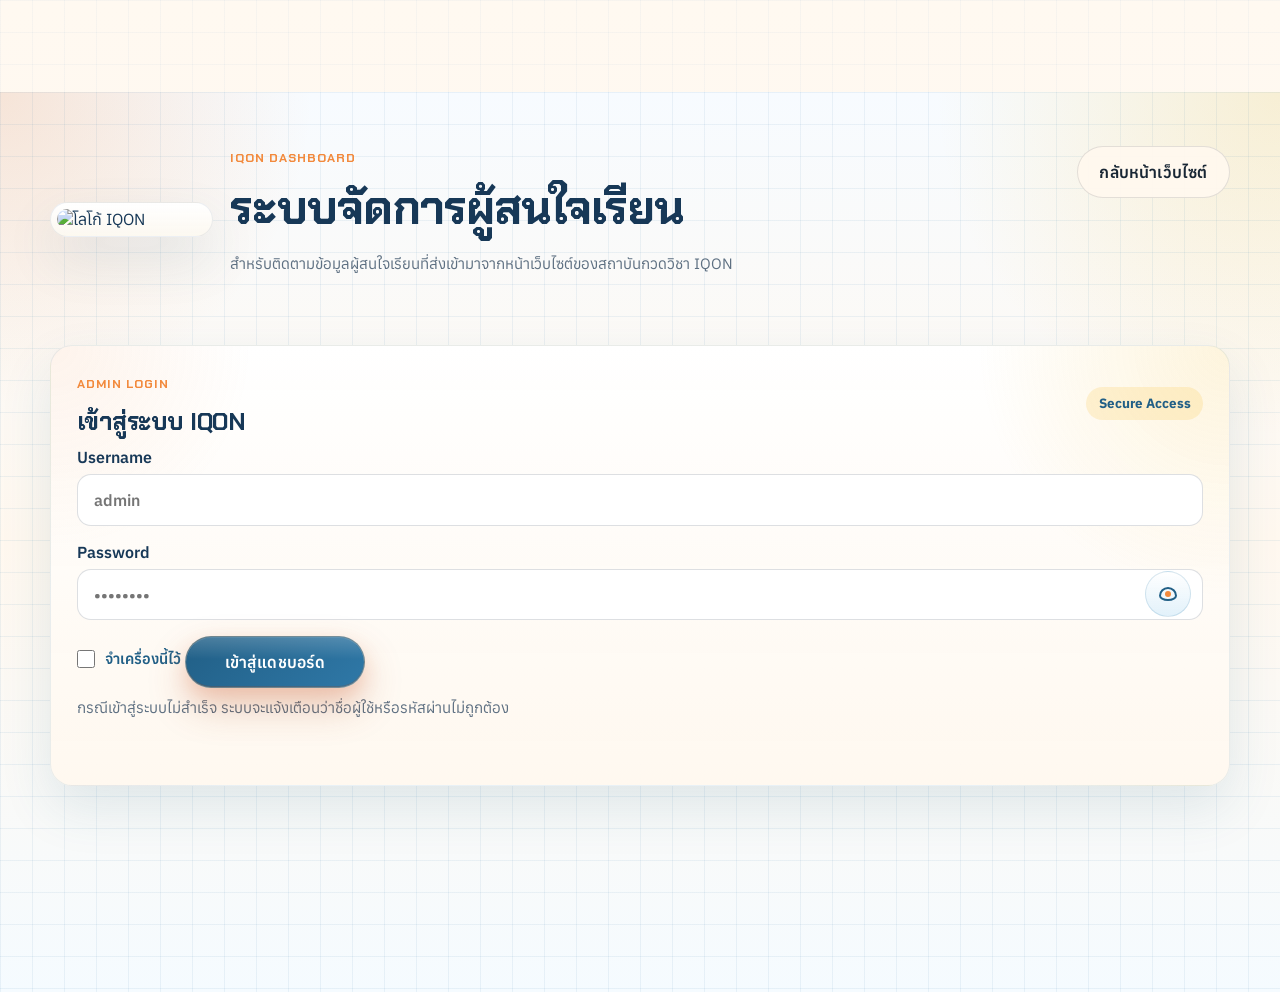
==== commit 6c736a6c: "Add files via upload" ====
--- a/admin.html
+++ b/admin.html
@@ -19,10 +19,7 @@
       <header class="admin-header">
         <div class="admin-brand-wrap">
           <div class="admin-brand-badge" aria-hidden="true">
-            <span class="admin-brand-i">I</span>
-            <span class="admin-brand-q">Q</span>
-            <span class="admin-brand-o">O</span>
-            <span class="admin-brand-n">N</span>
+            <img src="image/icon.jpg" alt="โลโก้ IQON">
           </div>
           <div>
             <p class="eyebrow">IQON Dashboard</p>
@@ -62,6 +59,10 @@
                 <span class="eye-icon" aria-hidden="true"></span>
               </button>
             </div>
+          </label>
+          <label class="remember-device-toggle" for="admin-remember-device">
+            <input type="checkbox" id="admin-remember-device">
+            <span>จำเครื่องนี้ไว้</span>
           </label>
           <button class="button button-primary" type="submit">เข้าสู่แดชบอร์ด</button>
           <p class="helper-text compact">กรณีเข้าสู่ระบบไม่สำเร็จ ระบบจะแจ้งเตือนว่าชื่อผู้ใช้หรือรหัสผ่านไม่ถูกต้อง</p>
--- a/styles.css
+++ b/styles.css
@@ -2924,11 +2924,10 @@
 }
 
 .admin-brand-badge {
-  display: inline-grid;
-  grid-template-columns: repeat(4, auto);
-  align-items: end;
-  gap: 0.12rem;
-  padding: 0.9rem 1rem;
+  display: inline-flex;
+  align-items: center;
+  justify-content: center;
+  padding: 0.4rem;
   border-radius: 24px;
   background:
     linear-gradient(180deg, rgba(255, 255, 255, 0.98), rgba(252, 248, 240, 0.96));
@@ -2936,33 +2935,12 @@
   box-shadow: var(--shadow);
 }
 
-.admin-brand-badge span {
-  position: relative;
-  font-family: var(--font-display);
-  font-weight: 700;
-  font-size: clamp(1.7rem, 3vw, 2.35rem);
-  letter-spacing: 0.02em;
-  line-height: 1;
-}
-
-.admin-brand-i,
-.admin-brand-q,
-.admin-brand-o,
-.admin-brand-n {
-  color: var(--brand);
-}
-
-.admin-brand-i::before,
-.admin-brand-o::before {
-  content: "";
-  position: absolute;
-  left: 50%;
-  top: -0.55rem;
-  width: 0.72rem;
-  height: 0.72rem;
-  background: var(--accent);
-  transform: translateX(-50%);
-  clip-path: polygon(50% 0%, 100% 100%, 0% 100%);
+.admin-brand-badge img {
+  display: block;
+  width: clamp(112px, 13vw, 148px);
+  height: auto;
+  max-width: 100%;
+  border-radius: 18px;
 }
 
 .login-card {
@@ -3008,6 +2986,29 @@
 .login-card input:focus {
   outline: 3px solid rgba(47, 120, 167, 0.14);
   border-color: rgba(47, 120, 167, 0.35);
+}
+
+.remember-device-toggle {
+  display: inline-flex !important;
+  align-items: center;
+  gap: 0.65rem;
+  margin: -0.1rem 0 1rem;
+  font-size: 0.92rem;
+  font-weight: 600;
+  color: var(--brand-strong);
+  cursor: pointer;
+}
+
+.remember-device-toggle input {
+  width: 18px;
+  height: 18px;
+  margin: 0 !important;
+  accent-color: var(--brand);
+  flex: 0 0 18px;
+}
+
+.remember-device-toggle span {
+  line-height: 1.4;
 }
 
 .compact {
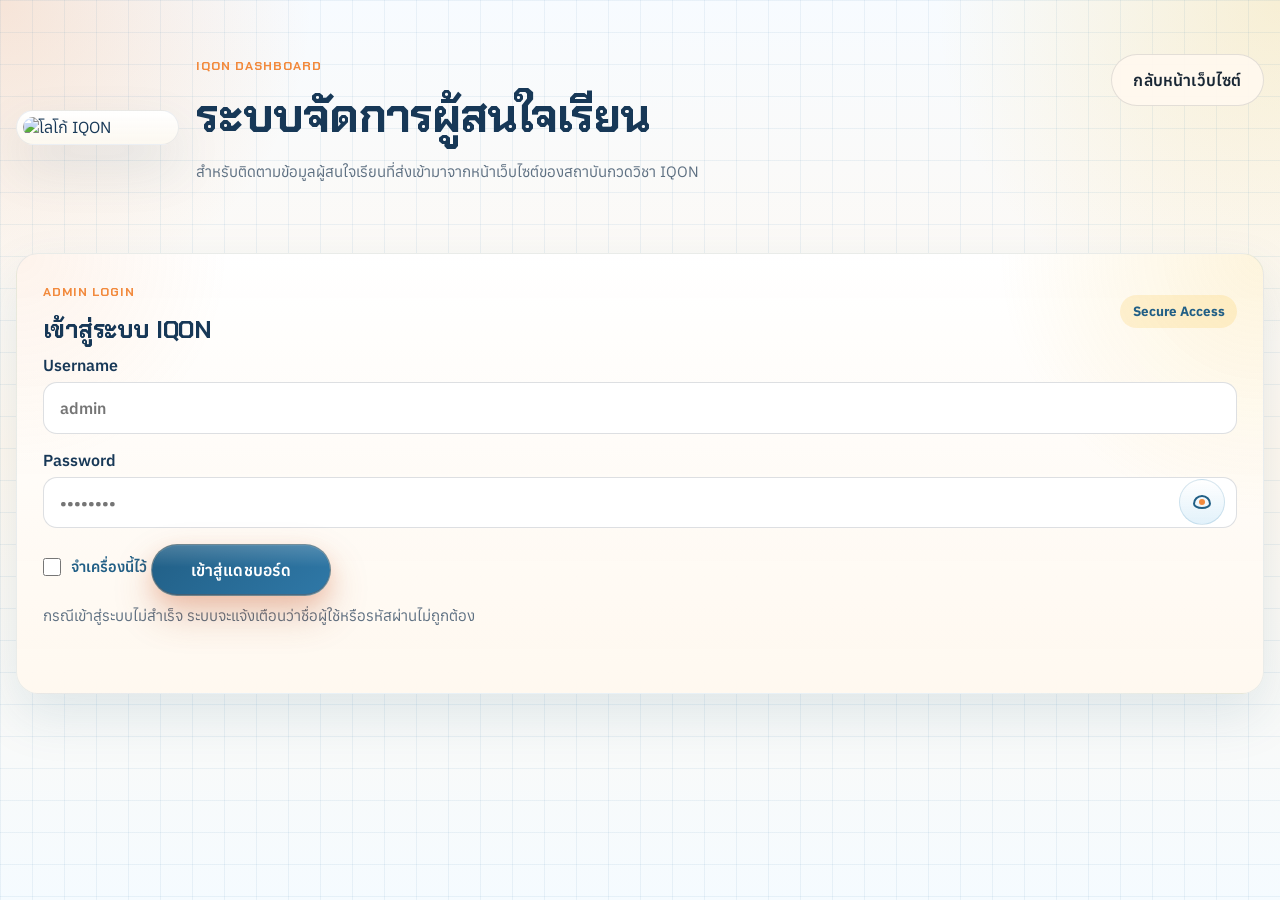
==== commit 5399c7ff: "Add files via upload" ====
--- a/admin.html
+++ b/admin.html
@@ -13,13 +13,13 @@
   >
   <link rel="stylesheet" href="styles.css">
 </head>
-<body>
+<body class="admin-page">
   <main class="admin-shell">
     <div class="container">
       <header class="admin-header">
         <div class="admin-brand-wrap">
           <div class="admin-brand-badge" aria-hidden="true">
-            <img src="image/icon.jpg" alt="โลโก้ IQON">
+            <img src="/image/icon.jpg" alt="โลโก้ IQON">
           </div>
           <div>
             <p class="eyebrow">IQON Dashboard</p>
@@ -137,6 +137,11 @@
                 </div>
                 <button class="admin-compose-button" type="button" aria-label="รีเฟรชห้องแชต" id="chat-refresh-button">↻</button>
               </div>
+              <div class="admin-chat-filter-bar" aria-label="Conversation filters">
+                <span class="admin-chat-filter-chip is-active">All</span>
+                <span class="admin-chat-filter-chip">Recent</span>
+                <span class="admin-chat-filter-chip">Live</span>
+              </div>
               <div class="admin-chat-search-shell">
                 <input class="admin-chat-search" type="search" id="chat-search-input" placeholder="ค้นหาชื่อ อีเมล หรือข้อความ">
               </div>
@@ -158,11 +163,19 @@
                     <p class="helper-text" id="chat-room-meta">เมื่อมีข้อความจากหน้าเว็บ รายการจะขึ้นที่นี่</p>
                   </div>
                 </div>
+                <div class="admin-chat-main-actions" aria-label="Chat actions">
+                  <button class="admin-chat-icon-button" type="button" aria-label="Call">Call</button>
+                  <button class="admin-chat-icon-button" type="button" aria-label="Info">Info</button>
+                </div>
               </div>
               <div class="admin-chat-thread admin-chat-thread-instagram" id="admin-chat-thread">
                 <div class="empty-state">ยังไม่ได้เลือกห้องแชต</div>
               </div>
               <form class="admin-chat-reply admin-chat-reply-instagram" id="admin-chat-form">
+                <div class="admin-chat-composer-tools" aria-hidden="true">
+                  <button class="admin-chat-icon-button admin-chat-icon-button-soft" type="button" tabindex="-1">+</button>
+                  <button class="admin-chat-icon-button admin-chat-icon-button-soft" type="button" tabindex="-1">@</button>
+                </div>
                 <input type="text" id="admin-chat-input" placeholder="พิมพ์ข้อความตอบกลับถึงผู้ใช้" maxlength="800" disabled>
                 <button class="button button-primary" type="submit" id="admin-chat-send" disabled>ส่งตอบกลับ</button>
               </form>
--- a/styles.css
+++ b/styles.css
@@ -50,6 +50,10 @@
   background-size: 32px 32px, 32px 32px, auto;
 }
 
+.admin-page {
+  padding-top: 0;
+}
+
 button,
 input,
 textarea,
@@ -140,18 +144,20 @@
   width: 48px;
   height: 48px;
   border-radius: 14px;
-  background: linear-gradient(135deg, var(--brand), var(--accent));
+  padding: 0.2rem;
+  background: #ffffff;
   color: #fff;
   font-family: var(--font-display);
   font-weight: 700;
   overflow: hidden;
+  box-shadow: 0 10px 22px rgba(21, 44, 72, 0.12);
 }
 
 .brand-mark img {
   display: block;
   width: 100%;
   height: 100%;
-  object-fit: cover;
+  object-fit: contain;
 }
 
 .brand-text {
@@ -2278,53 +2284,58 @@
 .admin-chat-thread {
   display: flex;
   flex-direction: column;
-  gap: 0.7rem;
+  gap: 0.78rem;
   min-height: 380px;
   max-height: 430px;
   overflow-y: auto;
-  padding: 0.4rem 0.2rem;
+  padding: 0.2rem 0;
 }
 
 .admin-chat-message {
   width: fit-content;
-  max-width: min(62%, 420px);
-  padding: 0.72rem 0.9rem 0.68rem;
-  border-radius: 20px;
-  border: 1px solid rgba(255, 255, 255, 0.04);
-  background: rgba(64, 67, 73, 0.92);
-  box-shadow: 0 10px 20px rgba(0, 0, 0, 0.14);
-  color: #fff;
+  max-width: min(54%, 380px);
+  padding: 0.72rem 0.86rem 0.7rem;
+  border-radius: 16px;
+  border: 1px solid rgba(29, 58, 92, 0.08);
+  background: #f5f8fc;
+  box-shadow: 0 8px 20px rgba(28, 56, 91, 0.05);
+  color: var(--text);
 }
 
 .admin-chat-message-user {
   margin-right: auto;
-  border-radius: 20px 20px 20px 8px;
+  border-radius: 16px 16px 16px 6px;
+  background: #f3f6fa;
+  color: #1f3145;
 }
 
 .admin-chat-message-admin {
   margin-left: auto;
-  border-radius: 20px 20px 8px 20px;
-  background: linear-gradient(135deg, #7c3aed 0%, #4f46e5 100%);
-  border-color: rgba(130, 103, 255, 0.22);
+  border-radius: 16px 16px 6px 16px;
+  background: linear-gradient(135deg, #59a8ff 0%, #2f7bda 100%);
+  border-color: rgba(47, 120, 212, 0.2);
+  box-shadow: 0 12px 24px rgba(47, 120, 212, 0.18);
 }
 
 .admin-chat-message-assistant {
   margin-right: auto;
-  border-radius: 20px 20px 20px 8px;
-  background: linear-gradient(180deg, rgba(255, 247, 236, 0.99), rgba(255, 239, 223, 0.96));
+  border-radius: 16px 16px 16px 6px;
+  background: linear-gradient(180deg, rgba(255, 248, 241, 0.99), rgba(255, 243, 232, 0.98));
   border-color: rgba(242, 138, 61, 0.16);
   color: #203040;
 }
 
-.admin-chat-message-user,
-.admin-chat-message-user .admin-chat-message-meta,
-.admin-chat-message-user .admin-chat-message-body,
 .admin-chat-message-admin,
 .admin-chat-message-admin .admin-chat-message-meta,
 .admin-chat-message-admin .admin-chat-message-body {
   color: #fff;
 }
 
+.admin-chat-message-user .admin-chat-message-meta,
+.admin-chat-message-user .admin-chat-message-body {
+  color: #1f3145;
+}
+
 .admin-chat-message-assistant .admin-chat-message-meta,
 .admin-chat-message-assistant .admin-chat-message-body {
   color: #203040;
@@ -2333,17 +2344,19 @@
 .admin-chat-message-meta {
   display: flex;
   align-items: center;
-  gap: 0.45rem;
-  margin-bottom: 0.3rem;
-  color: rgba(255, 255, 255, 0.72);
-  font-size: 0.72rem;
-  font-weight: 600;
+  gap: 0.4rem;
+  margin-bottom: 0.34rem;
+  color: #7d8fa1;
+  font-size: 0.66rem;
+  font-weight: 700;
+  letter-spacing: 0.01em;
+  text-transform: none;
 }
 
 .admin-chat-message-body {
   margin: 0;
-  line-height: 1.55;
-  font-size: 0.95rem;
+  line-height: 1.58;
+  font-size: 0.9rem;
   white-space: pre-wrap;
   word-break: break-word;
 }
@@ -2408,13 +2421,15 @@
 }
 
 .admin-chat-layout-instagram {
-  grid-template-columns: minmax(300px, 360px) minmax(0, 1fr) minmax(270px, 320px);
+  grid-template-columns: minmax(290px, 330px) minmax(0, 1fr);
   gap: 0;
+  align-items: stretch;
   overflow: hidden;
-  border-radius: 26px;
-  border: 1px solid rgba(255, 255, 255, 0.08);
-  background: #1f2024;
-  box-shadow: 0 24px 56px rgba(5, 10, 18, 0.28);
+  border-radius: 24px;
+  border: 1px solid rgba(25, 52, 84, 0.12);
+  background: linear-gradient(180deg, rgba(255, 255, 255, 0.985), rgba(247, 250, 254, 0.98));
+  box-shadow: 0 22px 52px rgba(24, 48, 79, 0.1);
+  min-height: calc(100vh - 250px);
 }
 
 .admin-chat-layout-instagram .table-card {
@@ -2427,10 +2442,11 @@
   display: grid;
   grid-template-rows: auto auto auto minmax(0, 1fr);
   gap: 0.9rem;
-  padding: 1rem;
-  border-right: 1px solid rgba(255, 255, 255, 0.08);
-  background: #242526;
-  color: #fff;
+  padding: 1rem 0.95rem;
+  min-height: 100%;
+  border-right: 1px solid rgba(28, 56, 91, 0.08);
+  background: linear-gradient(180deg, #fcfdff 0%, #f7f9fc 100%);
+  color: var(--text);
 }
 
 .admin-chat-sidebar-head {
@@ -2449,21 +2465,21 @@
 .admin-chat-sidebar-meta,
 .admin-chat-sidebar-meta small,
 .admin-chat-main-head-instagram .helper-text {
-  color: rgba(255, 255, 255, 0.62);
+  color: #6d8197;
 }
 
 .admin-compose-button {
   width: 40px;
   height: 40px;
-  border: 0;
+  border: 1px solid rgba(36, 78, 122, 0.12);
   border-radius: 999px;
-  background: rgba(255, 255, 255, 0.12);
-  color: #fff;
+  background: rgba(255, 255, 255, 0.96);
+  color: var(--brand-strong);
   font: inherit;
   font-size: 1.05rem;
   font-weight: 700;
   cursor: pointer;
-  box-shadow: none;
+  box-shadow: 0 10px 22px rgba(27, 55, 88, 0.08);
 }
 
 .admin-chat-search-shell {
@@ -2472,17 +2488,18 @@
 
 .admin-chat-search {
   width: 100%;
-  min-height: 44px;
-  padding: 0.8rem 0.95rem;
+  min-height: 46px;
+  padding: 0.82rem 0.98rem;
   border-radius: 999px;
-  border: 1px solid rgba(255, 255, 255, 0.06);
-  background: rgba(255, 255, 255, 0.1);
-  color: #fff;
+  border: 1px solid rgba(36, 78, 122, 0.12);
+  background: rgba(255, 255, 255, 0.98);
+  color: var(--text);
   font: inherit;
+  box-shadow: inset 0 1px 0 rgba(255, 255, 255, 0.8);
 }
 
 .admin-chat-search::placeholder {
-  color: rgba(255, 255, 255, 0.45);
+  color: #8a99a8;
 }
 
 .admin-chat-sidebar-meta {
@@ -2496,20 +2513,22 @@
 .admin-chat-conversations-instagram {
   min-height: 0;
   max-height: none;
-  padding-right: 0.25rem;
+  height: 100%;
+  padding-right: 0.2rem;
 }
 
 .admin-chat-conversation {
-  padding: 0.82rem 0.88rem;
-  border-radius: 14px;
-  border-color: transparent;
-  background: transparent;
+  padding: 0.8rem 0.86rem;
+  border-radius: 16px;
+  border: 1px solid rgba(30, 66, 104, 0.06);
+  background: rgba(255, 255, 255, 0.95);
+  box-shadow: 0 6px 16px rgba(27, 55, 88, 0.04);
 }
 
 .admin-chat-conversation.is-active {
-  background: rgba(55, 77, 100, 0.86);
-  border-color: rgba(255, 255, 255, 0.08);
-  box-shadow: none;
+  background: linear-gradient(180deg, #edf5ff 0%, #f8fbff 100%);
+  border-color: rgba(65, 133, 210, 0.16);
+  box-shadow: 0 12px 24px rgba(36, 86, 145, 0.08);
 }
 
 .admin-chat-conversation-media {
@@ -2532,7 +2551,7 @@
   color: #fff;
   font-weight: 800;
   letter-spacing: 0.04em;
-  box-shadow: none;
+  box-shadow: 0 10px 18px rgba(46, 107, 164, 0.16);
 }
 
 .admin-chat-conversation-avatar {
@@ -2542,13 +2561,14 @@
 }
 
 .admin-chat-conversation-title {
-  color: #fff;
+  color: #18314a;
+  font-size: 0.92rem;
 }
 
 .admin-chat-conversation-meta,
 .admin-chat-conversation-preview {
-  color: rgba(255, 255, 255, 0.68);
-  font-size: 0.8rem;
+  color: #73879b;
+  font-size: 0.76rem;
 }
 
 .admin-chat-conversation-preview {
@@ -2562,16 +2582,16 @@
   display: grid;
   grid-template-rows: auto minmax(0, 1fr) auto auto;
   gap: 0;
-  min-height: 720px;
+  min-height: 100%;
   padding: 0;
-  background: #1f2024;
+  background: linear-gradient(180deg, #ffffff 0%, #f8fbff 100%);
 }
 
 .admin-chat-main-head-instagram {
-  padding: 1rem 1.15rem;
-  border-bottom: 1px solid rgba(255, 255, 255, 0.08);
-  color: #fff;
-  background: #242526;
+  padding: 0.95rem 1.1rem;
+  border-bottom: 1px solid rgba(28, 56, 91, 0.08);
+  color: var(--text);
+  background: rgba(255, 255, 255, 0.995);
 }
 
 .admin-chat-main-user {
@@ -2582,68 +2602,342 @@
 }
 
 .admin-chat-main-avatar {
-  width: 44px;
-  height: 44px;
-  font-size: 0.9rem;
-  flex: 0 0 44px;
+  width: 42px;
+  height: 42px;
+  font-size: 0.84rem;
+  flex: 0 0 42px;
 }
 
 .admin-chat-main-user h3 {
   white-space: nowrap;
   overflow: hidden;
   text-overflow: ellipsis;
+  font-size: 1rem;
 }
 
 .admin-chat-thread-instagram {
   min-height: 0;
   max-height: none;
   height: 100%;
-  padding: 1.05rem 1.15rem;
-  background: #1f2024;
+  padding: 1.05rem 1.1rem 1.2rem;
+  background: linear-gradient(180deg, #ffffff 0%, #fbfcfe 100%);
 }
 
 .admin-chat-reply-instagram {
   align-items: center;
-  gap: 0.6rem;
-  padding: 0.9rem 1.15rem 0;
-  border-top: 1px solid rgba(255, 255, 255, 0.06);
-  background: #242526;
+  gap: 0.7rem;
+  padding: 0.88rem 1.1rem 0;
+  border-top: 1px solid rgba(28, 56, 91, 0.08);
+  background: rgba(255, 255, 255, 0.98);
 }
 
 .admin-chat-reply-instagram input {
-  min-height: 44px;
-  border-color: rgba(255, 255, 255, 0.08);
+  min-height: 46px;
+  border-color: rgba(36, 78, 122, 0.12);
   border-radius: 999px;
-  background: rgba(255, 255, 255, 0.08);
+  background: #fff;
+  color: var(--text);
+  box-shadow: inset 0 1px 0 rgba(255, 255, 255, 0.82);
+}
+
+.admin-chat-reply-instagram input::placeholder {
+  color: #8a99a8;
+}
+
+.admin-chat-reply-instagram .button-primary {
+  min-width: 96px;
+  min-height: 46px;
+  padding: 0.78rem 1.05rem;
+  border-radius: 999px;
+  background: linear-gradient(135deg, #57a1ff 0%, #2f78d4 100%);
+  box-shadow: 0 12px 24px rgba(47, 120, 212, 0.2);
+}
+
+.admin-chat-main-instagram .form-status {
+  margin: 0 1.1rem 0.88rem;
+  color: #698198;
+}
+
+.admin-chat-filter-bar {
+  display: flex;
+  align-items: center;
+  gap: 0.45rem;
+  flex-wrap: wrap;
+}
+
+.admin-chat-filter-chip {
+  display: inline-flex;
+  align-items: center;
+  min-height: 32px;
+  padding: 0.38rem 0.72rem;
+  border-radius: 999px;
+  background: #eef2f7;
+  color: #60758c;
+  font-size: 0.77rem;
+  font-weight: 700;
+}
+
+.admin-chat-filter-chip.is-active {
+  background: #dce9ff;
+  color: #225a9e;
+}
+
+.admin-chat-layout-instagram {
+  border-radius: 28px;
+  border-color: rgba(20, 49, 79, 0.08);
+  background: #ffffff;
+  box-shadow: 0 24px 56px rgba(18, 39, 64, 0.1);
+}
+
+.admin-chat-sidebar-instagram {
+  gap: 0.8rem;
+  padding: 1rem 0.85rem;
+  background: linear-gradient(180deg, #f9fbfe 0%, #f5f8fc 100%);
+}
+
+.admin-chat-conversations-instagram {
+  display: grid;
+  gap: 0.35rem;
+}
+
+.admin-chat-conversation {
+  padding: 0.72rem 0.78rem;
+  border-radius: 18px;
+  border: 1px solid transparent;
+  background: transparent;
+  box-shadow: none;
+}
+
+.admin-chat-conversation:hover,
+.admin-chat-conversation:focus-visible {
+  transform: none;
+  border-color: rgba(77, 123, 182, 0.1);
+  background: rgba(222, 233, 247, 0.45);
+  box-shadow: none;
+}
+
+.admin-chat-conversation.is-active {
+  background: linear-gradient(180deg, rgba(228, 238, 252, 0.98), rgba(240, 246, 255, 0.98));
+  border-color: rgba(74, 119, 181, 0.18);
+  box-shadow: inset 0 0 0 1px rgba(255, 255, 255, 0.42);
+}
+
+.admin-chat-conversation-media {
+  grid-template-columns: 52px minmax(0, 1fr);
+  gap: 0.78rem;
+  align-items: start;
+}
+
+.admin-chat-conversation-copy {
+  display: grid;
+  gap: 0.22rem;
+  min-width: 0;
+}
+
+.admin-chat-conversation-mainline,
+.admin-chat-main-head-instagram {
+  display: flex;
+  align-items: center;
+  justify-content: space-between;
+  gap: 0.8rem;
+}
+
+.admin-chat-conversation-time {
+  color: #7d8ea3;
+  font-size: 0.72rem;
+  font-weight: 700;
+  white-space: nowrap;
+}
+
+.admin-chat-conversation-meta {
+  font-size: 0.72rem;
+  line-height: 1.45;
+}
+
+.admin-chat-conversation-preview-row {
+  display: flex;
+  align-items: center;
+  gap: 0.55rem;
+  min-width: 0;
+}
+
+.admin-chat-badge {
+  flex: 0 0 auto;
+  min-width: 22px;
+  min-height: 22px;
+  justify-content: center;
+  padding: 0.18rem 0.42rem;
+  background: #2e89ff;
   color: #fff;
-}
-
-.admin-chat-reply-instagram input::placeholder {
-  color: rgba(255, 255, 255, 0.42);
+  font-size: 0.7rem;
+}
+
+.admin-chat-main-instagram {
+  background: linear-gradient(180deg, #edf3ff 0%, #f7faff 100%);
+}
+
+.admin-chat-main-head-instagram {
+  padding: 0.95rem 1.15rem;
+  background: rgba(255, 255, 255, 0.92);
+  backdrop-filter: blur(10px);
+}
+
+.admin-chat-main-actions {
+  display: inline-flex;
+  align-items: center;
+  gap: 0.45rem;
+}
+
+.admin-chat-icon-button {
+  display: inline-flex;
+  align-items: center;
+  justify-content: center;
+  min-width: 42px;
+  min-height: 42px;
+  padding: 0.5rem 0.72rem;
+  border: 0;
+  border-radius: 999px;
+  background: rgba(231, 239, 250, 0.98);
+  color: #275892;
+  font: inherit;
+  font-size: 0.74rem;
+  font-weight: 700;
+  cursor: pointer;
+  box-shadow: inset 0 0 0 1px rgba(54, 101, 156, 0.08);
+}
+
+.admin-chat-icon-button-soft {
+  min-width: 38px;
+  min-height: 38px;
+  padding: 0;
+  background: rgba(236, 242, 248, 0.98);
+}
+
+.admin-chat-thread-instagram {
+  display: flex;
+  flex-direction: column;
+  gap: 0.82rem;
+  padding-top: 1.2rem;
+  padding-bottom: 1.35rem;
+  background:
+    radial-gradient(circle at top, rgba(88, 141, 214, 0.08), transparent 18%),
+    linear-gradient(180deg, #eff4ff 0%, #f8fbff 100%);
+}
+
+.admin-chat-row {
+  display: flex;
+  align-items: flex-end;
+  gap: 0.65rem;
+  width: 100%;
+}
+
+.admin-chat-row-user,
+.admin-chat-row-assistant {
+  justify-content: flex-start;
+}
+
+.admin-chat-row-admin {
+  justify-content: flex-end;
+}
+
+.admin-chat-row-avatar {
+  display: grid;
+  place-items: center;
+  width: 34px;
+  height: 34px;
+  border-radius: 50%;
+  background: linear-gradient(135deg, #ffb36a 0%, #4d97db 100%);
+  color: #fff;
+  font-size: 0.75rem;
+  font-weight: 800;
+  letter-spacing: 0.04em;
+  box-shadow: 0 10px 20px rgba(53, 108, 166, 0.16);
+  flex: 0 0 34px;
+}
+
+.admin-chat-row-avatar-assistant {
+  background: linear-gradient(135deg, #5fc5ff 0%, #4f86ff 100%);
+}
+
+.admin-chat-message {
+  max-width: min(72%, 620px);
+  padding: 0.78rem 0.95rem 0.8rem;
+  border-radius: 20px;
+  border: 1px solid rgba(50, 79, 114, 0.08);
+  box-shadow: 0 12px 26px rgba(39, 67, 102, 0.08);
+}
+
+.admin-chat-message-user {
+  margin-right: auto;
+  background: rgba(255, 255, 255, 0.98);
+  border-radius: 20px 20px 20px 8px;
+  color: #203245;
+}
+
+.admin-chat-message-admin {
+  margin-left: auto;
+  background: linear-gradient(135deg, #2e8cff 0%, #5a46ff 100%);
+  border-color: rgba(88, 98, 255, 0.2);
+  border-radius: 20px 20px 8px 20px;
+  box-shadow: 0 16px 28px rgba(81, 100, 240, 0.22);
+}
+
+.admin-chat-message-assistant {
+  margin-right: auto;
+  background: linear-gradient(180deg, rgba(241, 247, 255, 0.98), rgba(234, 242, 255, 0.98));
+  border-color: rgba(85, 138, 210, 0.18);
+  border-radius: 20px 20px 20px 8px;
+  color: #21364b;
+}
+
+.admin-chat-message-meta {
+  margin-bottom: 0.36rem;
+  font-size: 0.68rem;
+  font-weight: 700;
+  letter-spacing: 0;
+  text-transform: none;
+}
+
+.admin-chat-message-body {
+  font-size: 0.95rem;
+  line-height: 1.62;
+}
+
+.admin-chat-reply-instagram {
+  grid-template-columns: auto minmax(0, 1fr) auto;
+  gap: 0.65rem;
+  align-items: center;
+  padding: 0.8rem 1.1rem 0;
+  background: rgba(255, 255, 255, 0.96);
+}
+
+.admin-chat-composer-tools {
+  display: inline-flex;
+  align-items: center;
+  gap: 0.42rem;
+}
+
+.admin-chat-reply-instagram input {
+  min-height: 48px;
+  padding-inline: 1rem;
+  background: #f3f6fb;
+  border-color: rgba(72, 105, 143, 0.08);
 }
 
 .admin-chat-reply-instagram .button-primary {
-  min-width: 92px;
-  min-height: 44px;
-  padding: 0.75rem 1rem;
-  border-radius: 999px;
-  background: linear-gradient(135deg, #7c3aed 0%, #4f46e5 100%);
-  box-shadow: none;
-}
-
-.admin-chat-main-instagram .form-status {
-  margin: 0 1.15rem 0.95rem;
-  color: rgba(255, 255, 255, 0.72);
+  min-width: 104px;
+  background: linear-gradient(135deg, #2d87ff 0%, #5d46ff 100%);
+  box-shadow: 0 16px 28px rgba(82, 101, 240, 0.2);
 }
 
 .admin-chat-sidepanel {
-  display: grid;
+  display: none;
   align-content: start;
   gap: 1rem;
-  padding: 1.1rem 1rem;
-  border-left: 1px solid rgba(255, 255, 255, 0.08);
-  background: #242526;
-  color: #fff;
+  padding: 1.15rem 1rem;
+  border-left: 1px solid rgba(28, 56, 91, 0.08);
+  background: linear-gradient(180deg, #fbfdff 0%, #f5f8fc 100%);
+  color: var(--text);
 }
 
 .admin-chat-sidepanel-profile {
@@ -2673,7 +2967,7 @@
 
 .admin-chat-sidepanel-profile p,
 .admin-chat-sidepanel-list dt {
-  color: rgba(255, 255, 255, 0.62);
+  color: #7f91a3;
 }
 
 .admin-chat-sidepanel-profile p {
@@ -2686,7 +2980,7 @@
   display: grid;
   gap: 0.7rem;
   padding-top: 0.95rem;
-  border-top: 1px solid rgba(255, 255, 255, 0.08);
+  border-top: 1px solid rgba(28, 56, 91, 0.08);
 }
 
 .admin-chat-sidepanel-list {
@@ -2720,8 +3014,9 @@
 .admin-chat-sidepanel-preview {
   border-radius: 16px;
   padding: 0.8rem 0.9rem;
-  background: rgba(255, 255, 255, 0.06);
-  color: rgba(255, 255, 255, 0.9);
+  background: rgba(255, 255, 255, 0.96);
+  color: var(--text);
+  border: 1px solid rgba(36, 78, 122, 0.08);
   white-space: pre-wrap;
   word-break: break-word;
 }
@@ -2911,6 +3206,86 @@
     radial-gradient(circle at top right, rgba(247, 190, 44, 0.2), transparent 22%),
     linear-gradient(180deg, #f7fbff 0%, #fff8ef 50%, #f5fbff 100%);
   background-size: 32px 32px, 32px 32px, auto, auto, auto;
+}
+
+.admin-shell > .container {
+  width: min(calc(100% - 2rem), 1720px);
+  max-width: none;
+}
+
+.admin-page.admin-messages-mode {
+  overflow: hidden;
+}
+
+.admin-page.admin-messages-mode .admin-shell {
+  min-height: 100vh;
+  height: 100vh;
+  padding: 0.75rem 0;
+}
+
+.admin-page.admin-messages-mode .admin-shell > .container {
+  display: grid;
+  grid-template-rows: auto minmax(0, 1fr);
+  height: 100%;
+}
+
+.admin-page.admin-messages-mode .admin-header {
+  align-items: center;
+  gap: 0.75rem;
+  margin-bottom: 0.45rem;
+  padding: 0 0 0.45rem;
+}
+
+.admin-page.admin-messages-mode .admin-header .helper-text {
+  display: none;
+}
+
+.admin-page.admin-messages-mode .admin-header .eyebrow {
+  display: none;
+}
+
+.admin-page.admin-messages-mode .admin-header h1 {
+  margin: 0;
+  font-size: clamp(1.8rem, 2.6vw, 2.8rem);
+}
+
+.admin-page.admin-messages-mode .admin-brand-wrap {
+  gap: 0.85rem;
+}
+
+.admin-page.admin-messages-mode .admin-brand-badge {
+  padding: 0.28rem;
+  border-radius: 18px;
+}
+
+.admin-page.admin-messages-mode .admin-brand-badge img {
+  width: clamp(72px, 8vw, 102px);
+  border-radius: 14px;
+}
+
+.admin-page.admin-messages-mode .admin-actions .button {
+  min-height: 44px;
+  padding: 0.7rem 1rem;
+}
+
+.admin-page.admin-messages-mode .admin-dashboard {
+  grid-template-rows: auto minmax(0, 1fr);
+  gap: 0.7rem;
+  min-height: 0;
+}
+
+.admin-page.admin-messages-mode .admin-tab-panel {
+  min-height: 0;
+}
+
+.admin-page.admin-messages-mode #admin-panel-messages {
+  min-height: 0;
+  height: 100%;
+}
+
+.admin-page.admin-messages-mode .admin-chat-layout-instagram {
+  min-height: 0;
+  height: 100%;
 }
 
 .admin-header {
@@ -3869,6 +4244,722 @@
   min-width: 0;
 }
 
+.level-test-page {
+  background:
+    radial-gradient(circle at top left, rgba(255, 191, 128, 0.14), transparent 20%),
+    radial-gradient(circle at top right, rgba(91, 149, 208, 0.12), transparent 24%),
+    linear-gradient(180deg, #f8fafc 0%, #eef4fa 100%);
+}
+
+.level-test-hero {
+  padding: 4rem 0 2.6rem;
+}
+
+.subject-test-page .level-test-hero {
+  display: none;
+}
+
+.subject-test-page:not(.subject-test-started) .site-footer {
+  display: none;
+}
+
+.subject-test-page.subject-test-started .level-quiz-shell {
+  grid-template-columns: 1fr;
+  max-width: 860px;
+  margin: 0 auto;
+}
+
+.subject-test-page.subject-test-started .level-quiz-sidebar {
+  display: none;
+}
+
+.subject-test-page.subject-test-started .level-quiz-main {
+  background: transparent;
+  border: 0;
+  box-shadow: none;
+  padding: 0;
+}
+
+.subject-test-page.subject-test-started .level-quiz-card {
+  min-height: calc(100vh - 130px);
+  display: grid;
+  align-content: center;
+  padding: 2rem;
+}
+
+.subject-test-page.subject-test-showing-result .level-quiz-section-wrap,
+.subject-test-page.subject-test-showing-result .site-footer {
+  display: none;
+}
+
+.subject-test-intro {
+  display: grid;
+  min-height: calc(100vh - 92px);
+  padding: 2.6rem 0 3rem;
+  place-items: center;
+}
+
+.subject-test-prep {
+  display: grid;
+  min-height: calc(100vh - 92px);
+  padding: 2.6rem 0 3rem;
+  place-items: center;
+}
+
+.subject-test-intro-shell {
+  width: min(100%, 1080px);
+  display: grid;
+  gap: 1.2rem;
+  justify-items: start;
+  padding: 2rem 0;
+}
+
+.subject-test-prep-shell {
+  width: min(100%, 860px);
+  display: grid;
+  gap: 1.2rem;
+  justify-items: start;
+  padding: 2rem 0;
+}
+
+.subject-test-intro-breadcrumb {
+  color: #667b91;
+  font-size: 0.92rem;
+}
+
+.subject-test-intro-mark {
+  display: grid;
+  place-items: center;
+  width: 72px;
+  height: 72px;
+  border-radius: 24px;
+  background: #fff;
+  border: 1px solid rgba(20, 59, 103, 0.08);
+  box-shadow: 0 20px 40px rgba(23, 56, 87, 0.08);
+  color: var(--brand-strong);
+  font-family: var(--font-display);
+  font-size: 2rem;
+  font-weight: 700;
+}
+
+.subject-test-prep-mark {
+  display: grid;
+  place-items: center;
+  width: 34px;
+  height: 34px;
+  border-radius: 10px;
+  background: #121722;
+  color: #fff;
+  font-size: 1rem;
+  font-weight: 800;
+}
+
+.subject-test-intro-copy {
+  max-width: 720px;
+  display: grid;
+  gap: 1rem;
+}
+
+.subject-test-prep-copy {
+  max-width: 720px;
+  display: grid;
+  gap: 1.35rem;
+}
+
+.subject-test-intro-kicker {
+  display: inline-flex;
+  align-items: center;
+  min-height: 36px;
+  padding: 0.42rem 0.8rem;
+  border-radius: 999px;
+  background: rgba(47, 120, 167, 0.08);
+  color: var(--brand-strong);
+  font-size: 0.88rem;
+  font-weight: 700;
+}
+
+.subject-test-intro-copy h1 {
+  margin: 0;
+  font-family: var(--font-display);
+  font-size: clamp(2.25rem, 4.4vw, 3.8rem);
+  line-height: 1.08;
+}
+
+.subject-test-prep-copy h2 {
+  margin: 0;
+  font-family: var(--font-display);
+  font-size: clamp(1.85rem, 3.8vw, 2.7rem);
+  line-height: 1.16;
+}
+
+.subject-test-intro-copy p {
+  margin: 0;
+  color: var(--muted);
+  font-size: 1.05rem;
+  line-height: 1.75;
+}
+
+.subject-test-intro-rules {
+  display: grid;
+  gap: 0.55rem;
+  margin: 0;
+  padding-left: 1.2rem;
+  color: var(--text);
+  line-height: 1.7;
+}
+
+.subject-test-intro-actions {
+  display: flex;
+  flex-wrap: wrap;
+  gap: 0.8rem;
+  padding-top: 0.35rem;
+}
+
+.subject-test-prep-button {
+  min-width: 170px;
+}
+
+.subject-test-start-button {
+  min-width: 170px;
+}
+
+.subject-test-intro.is-hidden,
+.is-hidden,
+.is-hidden-before-start {
+  display: none !important;
+}
+
+.level-quiz-step-label {
+  margin: 0 0 0.8rem;
+  color: var(--brand-strong);
+  font-size: 0.92rem;
+  font-weight: 700;
+}
+
+.level-quiz-prev[hidden] {
+  display: none;
+}
+
+.subject-test-result {
+  display: grid;
+  min-height: calc(100vh - 92px);
+  padding: 2rem 0 3rem;
+  place-items: center;
+}
+
+.subject-test-result-shell {
+  width: min(100%, 900px);
+}
+
+.subject-test-result-card {
+  display: grid;
+  gap: 1rem;
+  justify-items: start;
+  padding: 2.1rem;
+  border-radius: 30px;
+  background: rgba(255, 255, 255, 0.97);
+  border: 1px solid rgba(47, 120, 167, 0.1);
+  box-shadow: 0 24px 56px rgba(24, 56, 89, 0.1);
+}
+
+.subject-test-result-chip {
+  display: inline-flex;
+  align-items: center;
+  min-height: 36px;
+  padding: 0.42rem 0.82rem;
+  border-radius: 999px;
+  background: rgba(47, 120, 167, 0.08);
+  color: var(--brand-strong);
+  font-size: 0.84rem;
+  font-weight: 700;
+}
+
+.subject-test-result-card h1 {
+  margin: 0;
+  font-family: var(--font-display);
+  font-size: clamp(2rem, 4vw, 3.2rem);
+  line-height: 1.08;
+}
+
+.subject-test-result-level {
+  display: inline-flex;
+  align-items: center;
+  min-height: 52px;
+  padding: 0.78rem 1.2rem;
+  border-radius: 999px;
+  background: linear-gradient(135deg, #ff8f6b 0%, #ffb457 100%);
+  color: #fff;
+  font-size: 1.05rem;
+  font-weight: 800;
+  box-shadow: 0 18px 34px rgba(255, 146, 94, 0.24);
+}
+
+.subject-test-result-score,
+.subject-test-result-copy {
+  margin: 0;
+  color: var(--muted);
+  font-size: 1rem;
+  line-height: 1.75;
+}
+
+.subject-test-result-score {
+  color: var(--text);
+  font-weight: 700;
+}
+
+.subject-test-result-actions {
+  display: flex;
+  flex-wrap: wrap;
+  gap: 0.8rem;
+  padding-top: 0.35rem;
+}
+
+@media (max-width: 768px) {
+  .subject-test-intro {
+    min-height: calc(100svh - 80px);
+    padding: 1.4rem 0 2rem;
+  }
+
+  .subject-test-prep {
+    min-height: calc(100svh - 80px);
+    padding: 1.4rem 0 2rem;
+  }
+
+  .subject-test-intro-shell {
+    justify-items: stretch;
+    padding: 1rem 0;
+  }
+
+  .subject-test-prep-shell {
+    justify-items: stretch;
+    padding: 1rem 0;
+  }
+
+  .subject-test-intro-mark {
+    width: 60px;
+    height: 60px;
+    border-radius: 20px;
+    font-size: 1.7rem;
+  }
+
+  .subject-test-intro-copy {
+    max-width: 100%;
+  }
+
+  .subject-test-prep-copy {
+    max-width: 100%;
+  }
+
+  .subject-test-intro-actions .button {
+    width: 100%;
+  }
+
+  .subject-test-prep-button {
+    width: 100%;
+  }
+
+  .subject-test-page.subject-test-started .level-quiz-card {
+    min-height: calc(100svh - 110px);
+    padding: 1.2rem;
+  }
+
+  .subject-test-result {
+    min-height: calc(100svh - 80px);
+    padding: 1.2rem 0 2rem;
+  }
+
+  .subject-test-result-card {
+    padding: 1.25rem;
+    border-radius: 22px;
+  }
+
+  .subject-test-result-actions .button {
+    width: 100%;
+  }
+}
+
+.level-test-hero-grid {
+  display: grid;
+  grid-template-columns: minmax(0, 1.08fr) minmax(300px, 0.92fr);
+  gap: 1.5rem;
+  align-items: stretch;
+}
+
+.level-test-hero-copy,
+.level-test-summary-card,
+.level-test-card,
+.level-quiz-card,
+.level-test-cta-box {
+  background: rgba(255, 255, 255, 0.95);
+  border: 1px solid rgba(47, 120, 167, 0.1);
+  box-shadow: var(--shadow);
+}
+
+.level-test-hero-copy,
+.level-test-summary-card,
+.level-test-cta-box {
+  border-radius: 28px;
+  padding: 1.7rem;
+}
+
+.level-test-hero-copy h1,
+.level-test-summary-card h2,
+.level-quiz-head h2,
+.level-test-cta-box h2,
+.level-test-card h3 {
+  margin: 0;
+  font-family: var(--font-display);
+  letter-spacing: -0.02em;
+}
+
+.level-test-hero-copy h1 {
+  font-size: clamp(2.4rem, 4.8vw, 4.5rem);
+  line-height: 1.04;
+  max-width: 11ch;
+}
+
+.level-test-hero-text,
+.level-test-summary-card p,
+.level-test-card p,
+.level-quiz-question legend,
+.level-quiz-question label,
+.level-test-cta-box p,
+.level-quiz-result {
+  color: var(--muted);
+  line-height: 1.7;
+}
+
+.level-test-hero-actions,
+.level-quiz-actions,
+.level-test-cta-actions {
+  display: flex;
+  flex-wrap: wrap;
+  gap: 0.8rem;
+}
+
+.level-test-hero-actions {
+  margin-top: 1.5rem;
+}
+
+.level-test-summary-tag,
+.level-test-card-badge,
+.level-quiz-chip {
+  display: inline-flex;
+  align-items: center;
+  justify-content: center;
+  width: fit-content;
+  min-height: 36px;
+  padding: 0.45rem 0.8rem;
+  border-radius: 999px;
+  background: rgba(47, 120, 167, 0.08);
+  color: var(--brand-strong);
+  font-size: 0.8rem;
+  font-weight: 700;
+}
+
+.level-test-summary-card {
+  display: grid;
+  gap: 0.95rem;
+  align-content: start;
+}
+
+.level-test-summary-list {
+  display: grid;
+  gap: 0.7rem;
+  margin: 0;
+  padding-left: 1.1rem;
+  color: var(--text);
+}
+
+.level-test-directory {
+  padding-top: 0;
+}
+
+.level-test-card-grid {
+  display: grid;
+  grid-template-columns: repeat(3, minmax(0, 1fr));
+  gap: 1.15rem;
+}
+
+.level-test-card {
+  display: grid;
+  gap: 0.9rem;
+  padding: 1.35rem;
+  border-radius: 24px;
+  transition:
+    transform 180ms ease,
+    border-color 180ms ease,
+    box-shadow 180ms ease,
+    background 180ms ease;
+}
+
+.level-test-card:hover {
+  transform: translateY(-2px);
+  border-color: rgba(47, 120, 167, 0.18);
+  box-shadow: 0 16px 34px rgba(22, 48, 77, 0.1);
+}
+
+.level-test-card.is-active {
+  background: linear-gradient(180deg, rgba(239, 247, 255, 0.98), rgba(255, 255, 255, 0.98));
+  border-color: rgba(47, 120, 167, 0.18);
+  box-shadow: 0 18px 38px rgba(34, 84, 130, 0.12);
+}
+
+.level-test-card h3 {
+  font-size: 1.4rem;
+}
+
+.level-test-card .button {
+  width: fit-content;
+}
+
+.level-test-card-action.is-active {
+  background: linear-gradient(135deg, #ff8f6b 0%, #ffb457 100%);
+  color: #fff;
+  border-color: transparent;
+  box-shadow: 0 14px 28px rgba(255, 147, 93, 0.24);
+}
+
+.level-quiz-section-wrap {
+  padding-top: 0.35rem;
+}
+
+.level-quiz-shell {
+  display: grid;
+  grid-template-columns: minmax(260px, 320px) minmax(0, 1fr);
+  gap: 1.25rem;
+  align-items: start;
+}
+
+.level-quiz-sidebar,
+.level-quiz-main {
+  background: rgba(255, 255, 255, 0.95);
+  border: 1px solid rgba(47, 120, 167, 0.1);
+  box-shadow: var(--shadow);
+  border-radius: 28px;
+}
+
+.level-quiz-sidebar {
+  position: sticky;
+  top: 5.75rem;
+  display: grid;
+  gap: 1rem;
+  padding: 1.35rem;
+}
+
+.level-quiz-sidebar h2 {
+  margin: 0;
+  font-family: var(--font-display);
+  font-size: 1.7rem;
+  line-height: 1.14;
+}
+
+.level-quiz-sidebar-copy {
+  margin: 0;
+  color: var(--muted);
+  line-height: 1.7;
+}
+
+.level-quiz-progress-card {
+  display: grid;
+  gap: 0.7rem;
+  padding: 1rem;
+  border-radius: 22px;
+  background: linear-gradient(180deg, rgba(244, 248, 253, 0.96), rgba(255, 255, 255, 0.98));
+  border: 1px solid rgba(47, 120, 167, 0.1);
+}
+
+.level-quiz-progress-label {
+  display: inline-flex;
+  width: fit-content;
+  min-height: 34px;
+  align-items: center;
+  padding: 0.38rem 0.72rem;
+  border-radius: 999px;
+  background: rgba(47, 120, 167, 0.08);
+  color: var(--brand-strong);
+  font-size: 0.78rem;
+  font-weight: 700;
+}
+
+.level-quiz-progress-card strong {
+  font-size: 1.05rem;
+  color: var(--text);
+}
+
+.level-quiz-progress-card small {
+  color: var(--muted);
+  line-height: 1.6;
+}
+
+.level-quiz-progress-bar {
+  position: relative;
+  height: 10px;
+  overflow: hidden;
+  border-radius: 999px;
+  background: rgba(47, 120, 167, 0.12);
+}
+
+.level-quiz-progress-bar span {
+  display: block;
+  width: 0%;
+  height: 100%;
+  border-radius: inherit;
+  background: linear-gradient(135deg, #3b8ae0 0%, #69b0ff 100%);
+  transition: width 180ms ease;
+}
+
+.level-quiz-sidebar-list {
+  display: grid;
+  gap: 0.72rem;
+  margin: 0;
+  padding-left: 1.15rem;
+  color: var(--text);
+  line-height: 1.65;
+}
+
+.level-quiz-main {
+  display: grid;
+  gap: 1rem;
+  padding: 1.2rem;
+}
+
+.level-quiz-tab-list {
+  display: flex;
+  flex-wrap: wrap;
+  gap: 0.65rem;
+}
+
+.level-quiz-tab {
+  border: 1px solid rgba(47, 120, 167, 0.12);
+  border-radius: 999px;
+  padding: 0.78rem 1.05rem;
+  background: rgba(255, 255, 255, 0.92);
+  color: var(--muted);
+  font: inherit;
+  font-weight: 700;
+  cursor: pointer;
+  transition:
+    background 180ms ease,
+    color 180ms ease,
+    border-color 180ms ease,
+    box-shadow 180ms ease,
+    transform 180ms ease;
+}
+
+.level-quiz-tab:hover,
+.level-quiz-tab:focus-visible {
+  color: var(--brand-strong);
+  border-color: rgba(47, 120, 167, 0.18);
+  transform: translateY(-1px);
+}
+
+.level-quiz-tab.is-active {
+  color: #fff;
+  border-color: transparent;
+  background: linear-gradient(135deg, #2e7dd8 0%, #55a6ff 100%);
+  box-shadow: 0 14px 28px rgba(61, 131, 214, 0.2);
+}
+
+.level-quiz-stack {
+  display: grid;
+  gap: 1rem;
+}
+
+.level-quiz-card {
+  border-radius: 24px;
+  padding: 1.5rem;
+  background: linear-gradient(180deg, rgba(255, 255, 255, 0.995), rgba(249, 252, 255, 0.99));
+  border: 1px solid rgba(47, 120, 167, 0.08);
+  box-shadow: 0 12px 30px rgba(28, 61, 97, 0.06);
+}
+
+.level-quiz-card[hidden] {
+  display: none;
+}
+
+.level-quiz-head {
+  display: flex;
+  align-items: start;
+  justify-content: space-between;
+  gap: 1rem;
+  margin-bottom: 1rem;
+}
+
+.level-quiz-head-meta {
+  display: flex;
+  flex-wrap: wrap;
+  justify-content: flex-end;
+  gap: 0.55rem;
+}
+
+.level-quiz-form {
+  display: grid;
+  gap: 0.95rem;
+}
+
+.level-quiz-question {
+  display: grid;
+  gap: 0.7rem;
+  margin: 0;
+  padding: 1.05rem 1.1rem;
+  border-radius: 20px;
+  border: 1px solid rgba(47, 120, 167, 0.09);
+  background: #f7fafe;
+}
+
+.level-quiz-question legend {
+  padding: 0;
+  margin-bottom: 0.3rem;
+  color: var(--text);
+  font-weight: 700;
+}
+
+.level-quiz-question label {
+  display: flex;
+  align-items: center;
+  gap: 0.65rem;
+  margin: 0;
+  font-weight: 500;
+  color: var(--text);
+  padding: 0.15rem 0;
+}
+
+.level-quiz-question input[type="radio"] {
+  margin: 0;
+  accent-color: var(--brand);
+}
+
+.level-quiz-result {
+  min-height: 1.8rem;
+  margin: 0;
+  font-weight: 600;
+}
+
+.level-quiz-chip.subtle {
+  background: rgba(16, 31, 53, 0.06);
+  color: #5f7286;
+}
+
+.level-quiz-result.is-success {
+  color: var(--success);
+}
+
+.level-quiz-result.is-error {
+  color: var(--danger);
+}
+
+.level-test-cta {
+  padding-top: 0.2rem;
+}
+
+.level-test-cta-box {
+  display: flex;
+  align-items: center;
+  justify-content: space-between;
+  gap: 1.2rem;
+}
+
 .courses-info-strip article {
   padding: 1rem;
   border-radius: 20px;
@@ -4295,7 +5386,8 @@
   .story-split-grid,
   .promo-banner-grid,
   .courses-hero-grid,
-  .courses-cta-grid {
+  .courses-cta-grid,
+  .level-test-hero-grid {
     grid-template-columns: 1fr;
   }
 
@@ -4314,8 +5406,25 @@
   }
 
   .news-card-grid,
-  .course-card-grid {
+  .course-card-grid,
+  .level-test-card-grid {
     grid-template-columns: repeat(2, 1fr);
+  }
+
+  .level-quiz-shell {
+    grid-template-columns: 1fr;
+  }
+
+  .level-quiz-sidebar {
+    position: static;
+  }
+
+  .level-quiz-tab-list {
+    gap: 0.6rem;
+  }
+
+  .level-quiz-tab {
+    padding: 0.72rem 0.95rem;
   }
 
   .hero-screen-content {
@@ -4340,6 +5449,11 @@
 
   .line-package-grid {
     grid-template-columns: 1fr;
+  }
+
+  .level-test-cta-box {
+    flex-direction: column;
+    align-items: stretch;
   }
 }
 
@@ -4555,8 +5669,25 @@
   .schedule-layout,
   .admissions-grid,
   .contact-grid,
-  .stats-grid {
+  .stats-grid,
+  .level-test-card-grid {
     grid-template-columns: 1fr;
+  }
+
+  .level-quiz-main {
+    padding: 0.95rem;
+  }
+
+  .level-quiz-tab-list {
+    flex-wrap: nowrap;
+    overflow-x: auto;
+    padding-bottom: 0.2rem;
+    margin: 0 -0.05rem;
+  }
+
+  .level-quiz-tab {
+    flex: 0 0 auto;
+    white-space: nowrap;
   }
 
   .hero-topline,
@@ -4707,6 +5838,47 @@
 
   .support-user-label {
     display: none;
+  }
+
+  .level-test-hero {
+    padding: 3.1rem 0 2rem;
+  }
+
+  .level-test-hero-copy,
+  .level-test-summary-card,
+  .level-quiz-sidebar,
+  .level-quiz-main,
+  .level-quiz-card,
+  .level-test-cta-box {
+    padding: 1.15rem;
+    border-radius: 22px;
+  }
+
+  .level-test-card {
+    padding: 1.05rem;
+    border-radius: 20px;
+  }
+
+  .level-test-hero-copy h1,
+  .level-quiz-head h2,
+  .level-test-cta-box h2 {
+    max-width: 100%;
+    font-size: clamp(1.95rem, 9vw, 2.6rem);
+  }
+
+  .level-quiz-head {
+    flex-direction: column;
+    align-items: flex-start;
+  }
+
+  .level-quiz-question {
+    padding: 0.9rem;
+  }
+
+  .level-test-hero-actions .button,
+  .level-quiz-actions .button,
+  .level-test-cta-actions .button {
+    width: 100%;
   }
 
   .support-auth-view {
@@ -5395,16 +6567,12 @@
 
 @media (max-width: 1080px) {
   .admin-chat-layout-instagram {
-    grid-template-columns: minmax(280px, 340px) minmax(0, 1fr);
+    grid-template-columns: minmax(250px, 300px) minmax(0, 1fr);
   }
 
   .admin-chat-sidebar-instagram {
-    border-right: 1px solid rgba(255, 255, 255, 0.08);
+    border-right: 1px solid rgba(28, 56, 91, 0.08);
     border-bottom: 0;
-  }
-
-  .admin-chat-sidepanel {
-    display: none;
   }
 }
 
@@ -5421,11 +6589,12 @@
 
   .admin-chat-layout-instagram {
     grid-template-columns: 1fr;
+    border-radius: 20px;
   }
 
   .admin-chat-sidebar-instagram {
     border-right: 0;
-    border-bottom: 1px solid rgba(255, 255, 255, 0.08);
+    border-bottom: 1px solid rgba(28, 56, 91, 0.08);
   }
 
   .admin-chat-sidebar-instagram,
@@ -5436,8 +6605,20 @@
     padding-right: 0.95rem;
   }
 
+  .admin-chat-main-instagram {
+    min-height: 620px;
+  }
+
+  .admin-chat-main-actions {
+    display: none;
+  }
+
   .admin-chat-reply-instagram {
     grid-template-columns: 1fr;
+  }
+
+  .admin-chat-composer-tools {
+    display: none;
   }
 
   .admin-chat-reply-instagram .button-primary {
@@ -5461,6 +6642,6 @@
   }
 
   .admin-chat-message {
-    max-width: 82%;
-  }
-}
+    max-width: 88%;
+  }
+}
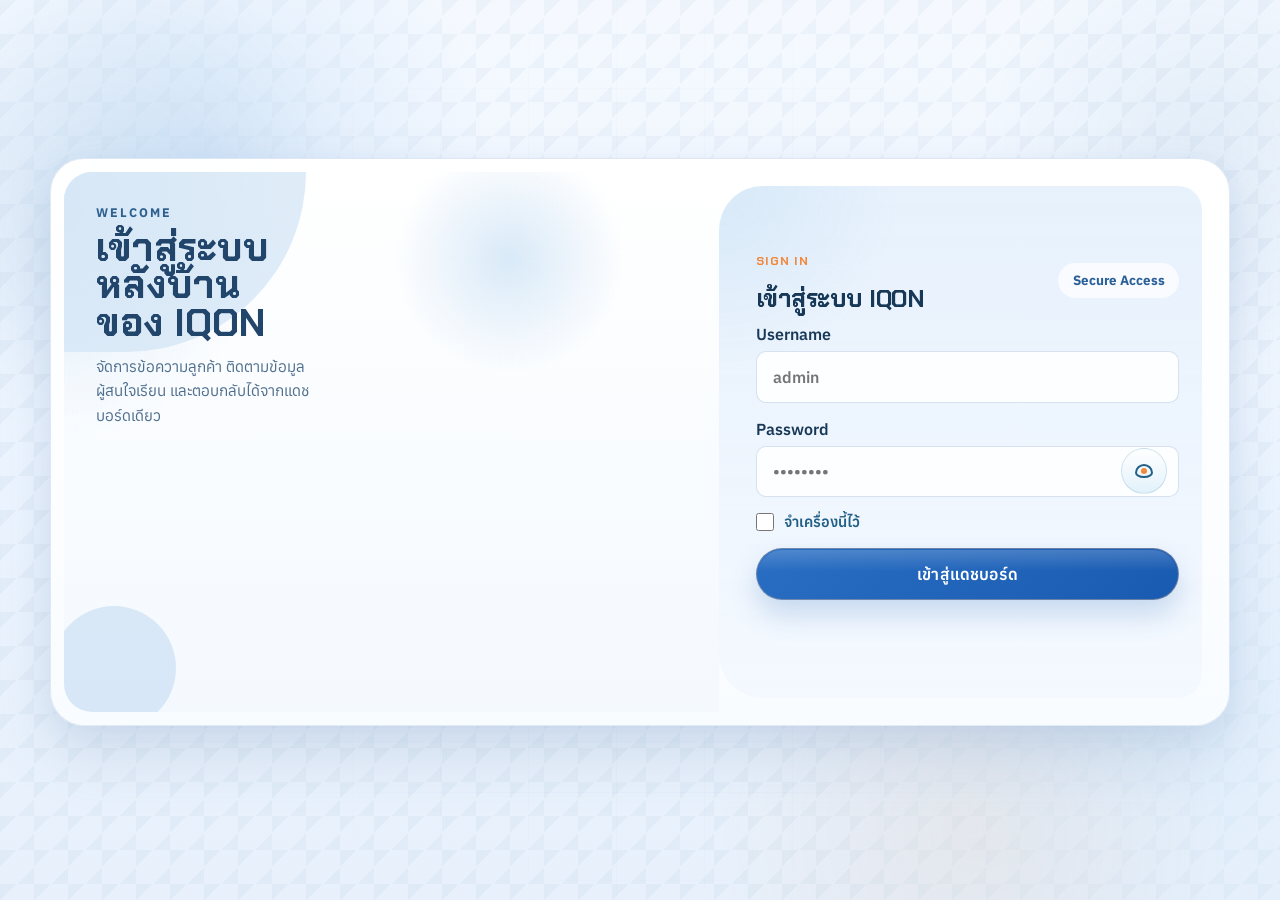
==== commit 718f33ee: "Add files via upload" ====
--- a/admin.html
+++ b/admin.html
@@ -19,7 +19,7 @@
       <header class="admin-header">
         <div class="admin-brand-wrap">
           <div class="admin-brand-badge" aria-hidden="true">
-            <img src="/image/icon.jpg" alt="โลโก้ IQON">
+            <img src="image/icon.jpg?v=20260423" alt="โลโก้ IQON">
           </div>
           <div>
             <p class="eyebrow">IQON Dashboard</p>
@@ -33,41 +33,55 @@
       </header>
 
       <section class="login-card" id="login-card">
-        <div class="login-card-top">
-          <div>
-            <p class="eyebrow">Admin Login</p>
-            <h2>เข้าสู่ระบบ IQON</h2>
-          </div>
-          <div class="login-card-chip">Secure Access</div>
-        </div>
-        <form id="admin-login-form">
-          <label>
-            Username
-            <input type="text" id="admin-username" placeholder="admin" required>
-          </label>
-          <label>
-            Password
-            <div class="password-field">
-              <input type="password" id="admin-password" placeholder="••••••••" required>
-              <button
-                class="password-toggle"
-                id="password-toggle"
-                type="button"
-                aria-label="แสดงรหัสผ่าน"
-                aria-pressed="false"
-              >
-                <span class="eye-icon" aria-hidden="true"></span>
-              </button>
-            </div>
-          </label>
-          <label class="remember-device-toggle" for="admin-remember-device">
-            <input type="checkbox" id="admin-remember-device">
-            <span>จำเครื่องนี้ไว้</span>
-          </label>
-          <button class="button button-primary" type="submit">เข้าสู่แดชบอร์ด</button>
-          <p class="helper-text compact">กรณีเข้าสู่ระบบไม่สำเร็จ ระบบจะแจ้งเตือนว่าชื่อผู้ใช้หรือรหัสผ่านไม่ถูกต้อง</p>
-          <p class="form-status" id="admin-login-status" aria-live="polite"></p>
-        </form>
+        <div class="login-card-layout">
+          <div class="login-card-form-column">
+            <div class="login-card-top">
+              <div>
+                <p class="eyebrow">Sign in</p>
+                <h2>เข้าสู่ระบบ IQON</h2>
+              </div>
+              <div class="login-card-chip">Secure Access</div>
+            </div>
+            <form id="admin-login-form">
+              <label>
+                Username
+                <input type="text" id="admin-username" placeholder="admin" required>
+              </label>
+              <label>
+                Password
+                <div class="password-field">
+                  <input type="password" id="admin-password" placeholder="••••••••" required>
+                  <button
+                    class="password-toggle"
+                    id="password-toggle"
+                    type="button"
+                    aria-label="แสดงรหัสผ่าน"
+                    aria-pressed="false"
+                  >
+                    <span class="eye-icon" aria-hidden="true"></span>
+                  </button>
+                </div>
+              </label>
+              <label class="remember-device-toggle" for="admin-remember-device">
+                <input type="checkbox" id="admin-remember-device">
+                <span>จำเครื่องนี้ไว้</span>
+              </label>
+              <button class="button button-primary" type="submit">เข้าสู่แดชบอร์ด</button>
+              <p class="form-status" id="admin-login-status" aria-live="polite"></p>
+            </form>
+          </div>
+          <aside class="login-card-visual" aria-label="Login visual panel">
+            <div class="login-card-visual-overlay"></div>
+            <div class="login-card-visual-scene" aria-hidden="true">
+              <img class="login-card-bear" src="image/4.svg" alt="">
+            </div>
+            <div class="login-card-visual-copy">
+              <span class="login-card-visual-badge">WELCOME</span>
+              <h3>เข้าสู่ระบบหลังบ้านของ IQON</h3>
+              <p>จัดการข้อความลูกค้า ติดตามข้อมูลผู้สนใจเรียน และตอบกลับได้จากแดชบอร์ดเดียว</p>
+            </div>
+          </aside>
+        </div>
       </section>
 
       <section class="admin-dashboard hidden" id="admin-dashboard">
--- a/styles.css
+++ b/styles.css
@@ -27,6 +27,492 @@
   --font-display: "Chakra Petch", "Anuphan", "Segoe UI", sans-serif;
 }
 
+.home-page {
+  background:
+    radial-gradient(circle at top left, rgba(255, 218, 222, 0.55), transparent 18%),
+    radial-gradient(circle at top right, rgba(220, 234, 248, 0.72), transparent 24%),
+    linear-gradient(180deg, #fffdf9 0%, #fffaf3 26%, #f7f5ef 100%);
+}
+
+.home-page .site-header {
+  background: rgba(255, 251, 245, 0.82);
+  border-bottom: 1px solid rgba(26, 44, 68, 0.08);
+  box-shadow: 0 14px 32px rgba(26, 44, 68, 0.08);
+  backdrop-filter: blur(18px);
+}
+
+.home-page .brand-text strong,
+.home-page .site-menu a:not(.nav-cta) {
+  color: #223a56;
+}
+
+.home-page .brand-text small {
+  color: rgba(34, 58, 86, 0.72);
+}
+
+.home-page .hero-cinematic-shell {
+  background: transparent;
+  min-height: auto;
+  padding: 7.25rem 0 3.4rem;
+}
+
+.home-page .hero-shell-container {
+  width: min(calc(100% - 2.6rem), 1380px);
+  max-width: var(--container);
+}
+
+.home-page .hero-stage {
+  display: block;
+}
+
+.home-page .hero-stage-media {
+  position: relative;
+}
+
+.home-page .hero-screen-frame {
+  min-height: 720px;
+  border-radius: 44px;
+  overflow: hidden;
+  border: 1px solid rgba(34, 58, 86, 0.08);
+  box-shadow: 0 28px 60px rgba(64, 83, 103, 0.14);
+  background:
+    linear-gradient(180deg, rgba(255, 255, 255, 0.12), rgba(255, 255, 255, 0)),
+    url("background.jpg") center center / cover no-repeat;
+}
+
+.home-page .hero-screen-frame::before {
+  content: "";
+  position: absolute;
+  inset: 0;
+  background:
+    radial-gradient(circle at 12% 22%, rgba(252, 228, 231, 0.8), transparent 18%),
+    radial-gradient(circle at 88% 18%, rgba(214, 230, 246, 0.72), transparent 18%);
+  pointer-events: none;
+}
+
+.home-page .hero-screen-overlay {
+  background:
+    linear-gradient(90deg, rgba(255, 251, 245, 0.92) 0%, rgba(255, 251, 245, 0.78) 34%, rgba(255, 251, 245, 0.14) 64%, rgba(255, 251, 245, 0.04) 100%),
+    linear-gradient(180deg, rgba(255, 251, 245, 0.06) 0%, rgba(255, 251, 245, 0.1) 100%);
+}
+
+.home-page .hero-screen-content-home {
+  align-items: flex-start;
+  justify-content: center;
+  text-align: left;
+  width: min(calc(100% - 5rem), 620px);
+  margin: 0;
+  padding: 4rem 0 4rem 4rem;
+  gap: 1.1rem;
+}
+
+.home-page .hero-screen-kicker {
+  color: #c76b5f;
+  font-size: 0.86rem;
+  font-weight: 700;
+  letter-spacing: 0.16em;
+  text-transform: uppercase;
+}
+
+.home-page .hero-screen-content-home h1 {
+  max-width: 9.6ch;
+  color: #173654;
+  font-size: clamp(3.35rem, 6vw, 6.2rem);
+  line-height: 0.94;
+  text-shadow: none;
+}
+
+.home-page .hero-screen-subtitle {
+  max-width: 40ch;
+  color: rgba(38, 59, 82, 0.76);
+  font-size: 1.04rem;
+  text-shadow: none;
+}
+
+.home-page .hero-home-actions {
+  justify-content: flex-start;
+  margin-top: 1.45rem;
+}
+
+.home-page .hero-image-button {
+  min-width: 196px;
+  box-shadow: 0 20px 34px rgba(240, 127, 81, 0.16);
+}
+
+.home-page .hero-secondary-button {
+  background: rgba(255, 255, 255, 0.72);
+  border-color: rgba(34, 58, 86, 0.12);
+  color: #26496e;
+  box-shadow: 0 12px 24px rgba(50, 71, 97, 0.08);
+}
+
+.home-page .hero-secondary-button:hover,
+.home-page .hero-secondary-button:focus-visible {
+  background: rgba(255, 255, 255, 0.92);
+  color: #173654;
+}
+
+.home-page .news-hub-section,
+.home-page .story-split-section,
+.home-page .promo-banner-section,
+.home-page .section:not(.contact-section):not(.section-alt) {
+  background: transparent;
+}
+
+.home-page .news-hub-section {
+  padding-top: 1.25rem;
+  padding-bottom: 2.8rem;
+}
+
+.home-page .news-hub-section::before {
+  display: none;
+}
+
+.home-page .news-hub-header h2,
+.home-page .story-copy h2,
+.home-page .promo-copy h2,
+.home-page .section-heading h2,
+.home-page .contact-copy h2 {
+  color: #173654;
+}
+
+.home-page .news-hub-header p,
+.home-page .section-heading p,
+.home-page .story-copy p,
+.home-page .promo-copy p,
+.home-page .contact-copy p,
+.home-page .contact-details p,
+.home-page .contact-box p {
+  color: rgba(47, 66, 87, 0.72);
+}
+
+.home-page .news-card-grid {
+  grid-template-columns: 1.08fr 0.92fr 0.92fr;
+  gap: 1.4rem;
+}
+
+.home-page .news-card {
+  border-radius: 30px;
+  background: rgba(255, 255, 255, 0.76);
+  border: 1px solid rgba(34, 58, 86, 0.08);
+  box-shadow: 0 20px 42px rgba(66, 82, 102, 0.1);
+  backdrop-filter: blur(10px);
+}
+
+.home-page .news-card:first-child {
+  transform: translateY(-0.35rem);
+}
+
+.home-page .news-card:nth-child(2) {
+  transform: translateY(1rem);
+}
+
+.home-page .news-card:nth-child(3) {
+  transform: translateY(2.2rem);
+}
+
+.home-page .news-card-media {
+  min-height: 300px;
+}
+
+.home-page .news-card-media-blue {
+  background:
+    radial-gradient(circle at 18% 18%, rgba(255, 233, 236, 0.22), transparent 12%),
+    linear-gradient(135deg, #224c7a, #537ca3 55%, #efc6c8 100%);
+}
+
+.home-page .news-card-media-video {
+  background:
+    radial-gradient(circle at 78% 18%, rgba(255, 255, 255, 0.18), transparent 14%),
+    linear-gradient(135deg, #f2e8dd, #d6e3ef 58%, #9ab6d1 100%);
+  color: #173654;
+}
+
+.home-page .news-card-media-red {
+  background:
+    radial-gradient(circle at 24% 20%, rgba(255, 241, 223, 0.24), transparent 14%),
+    linear-gradient(135deg, #d38772, #f3b39f 52%, #f7dfd0 100%);
+}
+
+.home-page .news-card-body {
+  padding: 1.35rem 1.35rem 1.5rem;
+}
+
+.home-page .news-meta {
+  color: #c36b60 !important;
+}
+
+.home-page .news-card-body h3 {
+  color: #173654;
+  font-size: 1.5rem;
+}
+
+.home-page .news-card-body p:last-child {
+  color: rgba(47, 66, 87, 0.72);
+}
+
+.home-page .story-split-section,
+.home-page .promo-banner-section,
+.home-page #programs,
+.home-page #approach,
+.home-page .contact-section {
+  padding-top: 3.2rem;
+  padding-bottom: 3.2rem;
+}
+
+.home-page .story-split-grid,
+.home-page .promo-banner-grid,
+.home-page .contact-grid {
+  gap: 2.2rem;
+}
+
+.home-page .story-copy,
+.home-page .promo-copy,
+.home-page .contact-copy {
+  padding: 0.3rem 0;
+}
+
+.home-page .story-media-card,
+.home-page .promo-character-card,
+.home-page .promo-character-card.small,
+.home-page .program-card,
+.home-page .approach-item,
+.home-page .contact-box,
+.home-page .contact-card {
+  border-radius: 30px;
+  border: 1px solid rgba(30, 49, 72, 0.08);
+  box-shadow: 0 20px 40px rgba(58, 77, 99, 0.08);
+}
+
+.home-page .story-media-card {
+  min-height: 620px;
+  background:
+    radial-gradient(circle at 16% 18%, rgba(255, 219, 224, 0.44), transparent 14%),
+    linear-gradient(135deg, #fffaf4, #e6eef7 56%, #cfdceb 100%);
+}
+
+.home-page .story-media-card::before {
+  background:
+    linear-gradient(180deg, rgba(255, 255, 255, 0.06), rgba(40, 60, 86, 0.06));
+}
+
+.home-page .story-media-overlay {
+  background: rgba(255, 255, 255, 0.78);
+  border-color: rgba(30, 49, 72, 0.08);
+  box-shadow: 0 16px 28px rgba(58, 77, 99, 0.1);
+}
+
+.home-page .story-media-tag {
+  background: rgba(219, 233, 247, 0.84);
+  color: #214b79;
+}
+
+.home-page .promo-banner-section {
+  background: transparent;
+}
+
+.home-page .promo-character-card {
+  background:
+    radial-gradient(circle at 18% 18%, rgba(255, 237, 239, 0.28), transparent 16%),
+    linear-gradient(135deg, #e8eff7, #c5d7ea 52%, #8caccb 100%);
+  color: #173654;
+}
+
+.home-page .promo-character-card.small {
+  background:
+    radial-gradient(circle at 72% 20%, rgba(255, 238, 210, 0.34), transparent 14%),
+    linear-gradient(135deg, #fffaf4, #f8ede0 58%, #f0d5b6 100%);
+}
+
+.home-page .promo-copy .eyebrow,
+.home-page .promo-copy h2,
+.home-page .promo-copy p,
+.home-page .promo-feature-list li {
+  color: inherit;
+}
+
+.home-page .promo-copy h2 {
+  color: #173654;
+}
+
+.home-page .promo-copy p,
+.home-page .promo-feature-list li {
+  color: rgba(47, 66, 87, 0.74);
+}
+
+.home-page .program-grid {
+  grid-template-columns: repeat(3, 1fr);
+  gap: 1.25rem;
+}
+
+.home-page .program-card,
+.home-page .approach-item,
+.home-page .contact-box,
+.home-page .contact-card {
+  background: rgba(255, 255, 255, 0.78);
+  backdrop-filter: blur(10px);
+}
+
+.home-page .program-card h3,
+.home-page .approach-item h3,
+.home-page .contact-box h3,
+.home-page .contact-card h3 {
+  color: #173654;
+}
+
+.home-page .program-card p,
+.home-page .program-card li,
+.home-page .approach-item p {
+  color: rgba(47, 66, 87, 0.76);
+}
+
+.home-page .card-tag,
+.home-page .eyebrow {
+  color: #c36b60;
+  background: rgba(255, 234, 233, 0.84);
+  border-radius: 999px;
+  padding: 0.38rem 0.82rem;
+}
+
+.home-page .section-heading .eyebrow,
+.home-page .contact-copy .eyebrow {
+  margin-bottom: 0.9rem;
+}
+
+.home-page .section-alt {
+  background: transparent;
+}
+
+.home-page .approach-list {
+  grid-template-columns: repeat(2, 1fr);
+}
+
+.home-page .contact-card {
+  padding: 1.55rem;
+}
+
+.home-page .contact-card input,
+.home-page .contact-card select,
+.home-page .contact-card textarea {
+  border-radius: 16px;
+  background: rgba(255, 255, 255, 0.9);
+  border-color: rgba(34, 58, 86, 0.12);
+}
+
+.home-page .contact-box {
+  background:
+    radial-gradient(circle at top right, rgba(255, 236, 214, 0.45), transparent 20%),
+    linear-gradient(180deg, rgba(255, 255, 255, 0.88), rgba(250, 252, 255, 0.84));
+}
+
+.home-page .contact-copy h2 {
+  max-width: 12ch;
+}
+
+.home-page .support-contact-link,
+.home-page .support-contact-trigger {
+  box-shadow: 0 12px 24px rgba(55, 74, 98, 0.14);
+}
+
+@media (max-width: 1080px) {
+  .home-page .hero-cinematic-shell {
+    padding-top: 6.4rem;
+  }
+
+  .home-page .hero-shell-container {
+    width: min(calc(100% - 1.6rem), 100%);
+  }
+
+  .home-page .hero-screen-frame {
+    min-height: 620px;
+    border-radius: 34px;
+  }
+
+  .home-page .hero-screen-content-home {
+    width: min(calc(100% - 3rem), 560px);
+    padding-left: 2.1rem;
+  }
+
+  .home-page .news-card-grid,
+  .home-page .program-grid,
+  .home-page .approach-list {
+    grid-template-columns: 1fr 1fr;
+  }
+
+  .home-page .news-card:nth-child(1),
+  .home-page .news-card:nth-child(2),
+  .home-page .news-card:nth-child(3) {
+    transform: none;
+  }
+
+  .home-page .story-media-card {
+    min-height: 520px;
+  }
+}
+
+@media (max-width: 700px) {
+  .home-page .site-header {
+    background: rgba(255, 251, 245, 0.92);
+  }
+
+  .home-page .hero-cinematic-shell {
+    padding: 5.8rem 0 2rem;
+  }
+
+  .home-page .hero-screen-frame {
+    min-height: 520px;
+    border-radius: 28px;
+  }
+
+  .home-page .hero-screen-overlay {
+    background:
+      linear-gradient(180deg, rgba(255, 251, 245, 0.3) 0%, rgba(255, 251, 245, 0.74) 34%, rgba(255, 251, 245, 0.96) 100%);
+  }
+
+  .home-page .hero-screen-content-home {
+    width: min(calc(100% - 1.8rem), 100%);
+    max-width: calc(100% - 1.8rem);
+    padding: 2rem 1.3rem 1.5rem;
+    justify-content: flex-end;
+    align-items: flex-start;
+  }
+
+  .home-page .hero-screen-content-home h1 {
+    font-size: clamp(2.3rem, 10vw, 3.5rem);
+    max-width: 9.8ch;
+  }
+
+  .home-page .hero-screen-subtitle {
+    max-width: 100%;
+    font-size: 0.95rem;
+  }
+
+  .home-page .news-card-grid,
+  .home-page .program-grid,
+  .home-page .approach-list {
+    grid-template-columns: 1fr;
+  }
+
+  .home-page .story-media-card {
+    min-height: 420px;
+  }
+
+  .home-page .story-split-section,
+  .home-page .promo-banner-section,
+  .home-page #programs,
+  .home-page #approach,
+  .home-page .contact-section,
+  .home-page .news-hub-section {
+    padding-top: 2.1rem;
+    padding-bottom: 2.1rem;
+  }
+
+  .home-page .card-tag,
+  .home-page .eyebrow {
+    font-size: 0.7rem;
+  }
+}
+
 * {
   box-sizing: border-box;
 }
@@ -2749,6 +3235,33 @@
   white-space: nowrap;
 }
 
+.admin-chat-conversation-simple {
+  padding: 0.82rem 0.86rem;
+}
+
+.admin-chat-conversation-simple .admin-chat-conversation-copy {
+  display: flex;
+  align-items: center;
+  min-height: 52px;
+}
+
+.admin-chat-conversation-simple .admin-chat-conversation-mainline {
+  width: 100%;
+  gap: 0.7rem;
+}
+
+.admin-chat-conversation-simple .admin-chat-conversation-title {
+  font-size: 1rem;
+  font-weight: 800;
+}
+
+.admin-chat-conversation-simple .admin-chat-conversation-meta,
+.admin-chat-conversation-simple .admin-chat-conversation-time,
+.admin-chat-conversation-simple .admin-chat-conversation-preview-row,
+.admin-chat-conversation-simple .admin-chat-conversation-preview {
+  display: none !important;
+}
+
 .admin-chat-conversation-meta {
   font-size: 0.72rem;
   line-height: 1.45;
@@ -3200,17 +3713,76 @@
 
 .admin-shell {
   background:
-    linear-gradient(rgba(47, 120, 167, 0.08) 1px, transparent 1px),
-    linear-gradient(90deg, rgba(47, 120, 167, 0.08) 1px, transparent 1px),
-    radial-gradient(circle at top left, rgba(242, 138, 61, 0.2), transparent 20%),
-    radial-gradient(circle at top right, rgba(247, 190, 44, 0.2), transparent 22%),
-    linear-gradient(180deg, #f7fbff 0%, #fff8ef 50%, #f5fbff 100%);
-  background-size: 32px 32px, 32px 32px, auto, auto, auto;
+    radial-gradient(circle at top left, rgba(39, 97, 156, 0.22), transparent 22%),
+    radial-gradient(circle at top right, rgba(20, 38, 67, 0.28), transparent 24%),
+    linear-gradient(180deg, #05070b 0%, #0b1017 46%, #111a26 100%);
+  background-size: auto, auto, auto;
 }
 
 .admin-shell > .container {
   width: min(calc(100% - 2rem), 1720px);
   max-width: none;
+}
+
+.admin-page.admin-login-mode .admin-header {
+  display: none;
+}
+
+.admin-page.admin-login-mode .admin-shell {
+  position: relative;
+  display: grid;
+  place-items: center;
+  padding: 1.75rem 0;
+  background:
+    radial-gradient(circle at 16% 18%, rgba(205, 226, 248, 0.7), transparent 22%),
+    radial-gradient(circle at 84% 78%, rgba(219, 236, 252, 0.78), transparent 26%),
+    linear-gradient(135deg, rgba(33, 94, 142, 0.045) 25%, transparent 25%) 0 0 / 34px 34px,
+    linear-gradient(315deg, rgba(33, 94, 142, 0.04) 25%, transparent 25%) 0 0 / 34px 34px,
+    linear-gradient(180deg, #f5f9ff 0%, #edf5ff 52%, #e7f0fb 100%);
+  isolation: isolate;
+}
+
+.admin-page.admin-login-mode .admin-shell::before,
+.admin-page.admin-login-mode .admin-shell::after {
+  content: "";
+  position: fixed;
+  inset: 0;
+  z-index: -1;
+  pointer-events: none;
+}
+
+.admin-page.admin-login-mode .admin-shell::before {
+  background:
+    radial-gradient(circle at 8% 22%, rgba(47, 120, 167, 0.08), transparent 18%),
+    radial-gradient(circle at 94% 16%, rgba(47, 120, 167, 0.08), transparent 16%),
+    radial-gradient(circle at 76% 92%, rgba(242, 138, 61, 0.08), transparent 20%);
+}
+
+.admin-page.admin-login-mode .admin-shell::after {
+  opacity: 0.32;
+  background-image:
+    linear-gradient(rgba(31, 72, 111, 0.13) 1px, transparent 1px),
+    linear-gradient(90deg, rgba(31, 72, 111, 0.13) 1px, transparent 1px);
+  background-size: 88px 88px;
+  mask-image: radial-gradient(circle at center, rgba(0, 0, 0, 0.9), transparent 72%);
+}
+
+.admin-page.admin-login-mode .admin-shell > .container {
+  width: min(calc(100% - 2rem), 1260px);
+}
+
+.admin-shell .admin-header h1 {
+  color: #eef4ff;
+  text-shadow: 0 10px 26px rgba(6, 12, 22, 0.28);
+}
+
+.admin-shell .admin-header .helper-text {
+  color: rgba(214, 228, 247, 0.8);
+}
+
+.admin-shell .admin-header .eyebrow {
+  color: #8fc4ff;
+  text-shadow: 0 6px 18px rgba(16, 43, 76, 0.24);
 }
 
 .admin-page.admin-messages-mode {
@@ -3319,11 +3891,51 @@
 }
 
 .login-card {
-  padding: 1.6rem;
-  background:
-    radial-gradient(circle at top right, rgba(247, 190, 44, 0.16), transparent 20%),
-    radial-gradient(circle at top left, rgba(242, 138, 61, 0.1), transparent 16%),
-    linear-gradient(180deg, rgba(255, 255, 255, 0.98), rgba(255, 248, 239, 0.96));
+  padding: 0.8rem;
+  border-radius: 34px;
+  background: linear-gradient(180deg, rgba(255, 255, 255, 0.98), rgba(249, 252, 255, 0.98));
+  border: 1px solid rgba(185, 206, 229, 0.42);
+  box-shadow:
+    0 28px 62px rgba(76, 111, 154, 0.16),
+    0 8px 24px rgba(120, 158, 204, 0.1);
+  max-width: 1180px;
+  margin: 0 auto 1rem;
+}
+
+.login-card-layout {
+  display: grid;
+  grid-template-columns: minmax(0, 1.08fr) minmax(360px, 0.82fr);
+  gap: 0;
+  align-items: stretch;
+}
+
+.login-card-form-column {
+  display: flex;
+  flex-direction: column;
+  min-width: 0;
+  padding: 2.2rem 2.3rem;
+  position: relative;
+  background: transparent;
+  border-radius: 0 28px 28px 0;
+  order: 2;
+  justify-content: center;
+}
+
+.login-card-form-column::before {
+  content: "";
+  position: absolute;
+  inset: 0.85rem 0.9rem 0.85rem 0;
+  border-radius: 44px 24px 24px 44px;
+  background:
+    radial-gradient(circle at top left, rgba(214, 232, 248, 0.92), transparent 26%),
+    linear-gradient(180deg, rgba(229, 240, 252, 0.92), rgba(244, 249, 255, 0.98));
+  z-index: 0;
+}
+
+.login-card-top,
+.login-card-form-column form {
+  position: relative;
+  z-index: 1;
 }
 
 .login-card-top {
@@ -3338,29 +3950,35 @@
   display: inline-flex;
   align-items: center;
   border-radius: 999px;
-  padding: 0.45rem 0.8rem;
-  background: rgba(247, 190, 44, 0.18);
-  color: var(--brand-strong);
+  padding: 0.52rem 0.92rem;
+  background: rgba(255, 255, 255, 0.72);
+  color: #2a5f97;
   font-size: 0.84rem;
   font-weight: 700;
 }
 
 .login-card .button-primary {
-  min-width: 180px;
-  background: linear-gradient(135deg, var(--brand-strong), var(--brand));
+  width: 100%;
+  min-width: 0;
+  min-height: 52px;
+  border-radius: 999px;
+  background: linear-gradient(135deg, #296ec3, #195bb1);
+  box-shadow: 0 14px 28px rgba(43, 104, 180, 0.22);
 }
 
 .login-card .button-primary:hover {
-  box-shadow: 0 16px 34px rgba(18, 51, 90, 0.18);
+  box-shadow: 0 18px 34px rgba(43, 104, 180, 0.28);
 }
 
 .login-card input {
-  background: #fff;
+  background: rgba(255, 255, 255, 0.84);
+  border-radius: 10px;
+  border-color: rgba(116, 155, 197, 0.28);
 }
 
 .login-card input:focus {
-  outline: 3px solid rgba(47, 120, 167, 0.14);
-  border-color: rgba(47, 120, 167, 0.35);
+  outline: 3px solid rgba(59, 132, 204, 0.12);
+  border-color: rgba(59, 132, 204, 0.34);
 }
 
 .remember-device-toggle {
@@ -3388,6 +4006,429 @@
 
 .compact {
   margin-top: 0.45rem;
+}
+
+.login-card-visual {
+  position: relative;
+  overflow: hidden;
+  min-height: 100%;
+  min-height: 540px;
+  border-radius: 28px 0 0 28px;
+  background:
+    radial-gradient(circle at -4% 6%, rgba(210, 230, 248, 0.96), transparent 28%),
+    linear-gradient(180deg, rgba(255, 255, 255, 0.98), rgba(247, 251, 255, 0.98));
+  isolation: isolate;
+  order: 1;
+}
+
+.login-card-visual::before,
+.login-card-visual::after {
+  content: "";
+  position: absolute;
+  background: rgba(208, 227, 245, 0.78);
+  filter: none;
+}
+
+.login-card-visual::before {
+  width: 280px;
+  height: 180px;
+  left: -38px;
+  top: 0;
+  border-radius: 0 0 180px 0;
+}
+
+.login-card-visual::after {
+  width: 124px;
+  height: 124px;
+  left: -12px;
+  bottom: -18px;
+  border-radius: 50%;
+}
+
+.login-card-visual-overlay {
+  position: absolute;
+  inset: 0;
+  background:
+    radial-gradient(circle at 68% 16%, rgba(213, 231, 247, 0.9), transparent 18%),
+    linear-gradient(180deg, rgba(255, 255, 255, 0.12), rgba(228, 239, 251, 0.16));
+  z-index: 0;
+}
+
+.login-card-visual-scene {
+  position: absolute;
+  inset: 0;
+  z-index: 0;
+}
+
+.login-card-visual-copy {
+  position: absolute;
+  top: 2rem;
+  left: 2rem;
+  z-index: 2;
+  display: grid;
+  gap: 0.6rem;
+  width: min(44%, 270px);
+  pointer-events: none;
+}
+
+.login-card-visual-copy .login-card-visual-badge {
+  display: inline-flex;
+  align-self: flex-start;
+  margin: 0;
+  color: #2d608f;
+  font-size: 0.78rem;
+  font-weight: 800;
+  letter-spacing: 0.16em;
+  text-transform: uppercase;
+}
+
+.login-card-visual-copy h3 {
+  margin: 0;
+  max-width: 9ch;
+  color: #21456b;
+  font-family: var(--font-display);
+  font-size: clamp(2rem, 3vw, 2.9rem);
+  line-height: 0.98;
+  text-wrap: balance;
+}
+
+.login-card-visual-copy p {
+  margin: 0.1rem 0 0;
+  max-width: 24ch;
+  color: rgba(42, 79, 116, 0.82);
+  font-size: 0.95rem;
+  line-height: 1.62;
+}
+
+.login-card-bear {
+  position: absolute;
+  left: 66%;
+  bottom: 0.45rem;
+  transform: translateX(-46%);
+  width: min(66%, 360px);
+  max-width: 100%;
+  height: auto;
+  object-fit: contain;
+  filter: drop-shadow(0 18px 28px rgba(112, 145, 182, 0.16));
+  user-select: none;
+  pointer-events: none;
+  z-index: 1;
+}
+
+.login-card-rocket {
+  position: absolute;
+  width: 68px;
+  height: 154px;
+  border-radius: 38px 38px 26px 26px;
+  background: linear-gradient(180deg, #c9d9ee, #ebf3fc 48%, #cad8ed 100%);
+  box-shadow: inset 0 -10px 18px rgba(114, 146, 187, 0.14);
+}
+
+.login-card-rocket::before {
+  content: "";
+  position: absolute;
+  left: 50%;
+  top: -28px;
+  transform: translateX(-50%);
+  width: 32px;
+  height: 40px;
+  clip-path: polygon(50% 0, 0 100%, 100% 100%);
+  background: linear-gradient(180deg, #9fb7dc, #d5e4f6);
+}
+
+.login-card-rocket::after {
+  content: "";
+  position: absolute;
+  left: 50%;
+  top: 40px;
+  transform: translateX(-50%);
+  width: 26px;
+  height: 26px;
+  border-radius: 50%;
+  background: radial-gradient(circle at 35% 35%, #8fd4ff, #6d9bd1 70%, #5073ad 100%);
+  border: 6px solid rgba(188, 206, 229, 0.72);
+}
+
+.login-card-rocket-left {
+  left: 88px;
+  bottom: 140px;
+}
+
+.login-card-rocket-right {
+  right: 42px;
+  bottom: 104px;
+  transform: scale(0.9);
+  opacity: 0.82;
+}
+
+.login-card-character {
+  position: absolute;
+  left: 220px;
+  bottom: 96px;
+  width: 132px;
+  height: 146px;
+}
+
+.login-card-character-head {
+  position: absolute;
+  top: 0;
+  left: 52px;
+  width: 30px;
+  height: 30px;
+  border-radius: 50%;
+  background: #f2b29c;
+  box-shadow: 0 0 0 14px #43406d inset;
+}
+
+.login-card-character-body {
+  position: absolute;
+  left: 32px;
+  top: 28px;
+  width: 84px;
+  height: 110px;
+  border-radius: 38px 38px 18px 18px;
+  background:
+    radial-gradient(circle at 68% 20%, #ff8bb3 0 18%, transparent 19%),
+    linear-gradient(180deg, #5f79ba 0%, #3d4c87 48%, #2b335d 100%);
+  clip-path: polygon(42% 0, 74% 8%, 92% 38%, 100% 74%, 74% 100%, 24% 100%, 0 68%, 16% 32%);
+}
+
+.login-card-plant {
+  position: absolute;
+  left: 344px;
+  bottom: 110px;
+  width: 70px;
+  height: 90px;
+}
+
+.login-card-plant::before,
+.login-card-plant::after {
+  content: "";
+  position: absolute;
+  width: 28px;
+  height: 52px;
+  border-radius: 28px 28px 0 28px;
+  background: linear-gradient(180deg, rgba(171, 205, 231, 0.96), rgba(129, 171, 208, 0.92));
+}
+
+.login-card-plant::before {
+  left: 8px;
+  bottom: 10px;
+  transform: rotate(-18deg);
+}
+
+.login-card-plant::after {
+  right: 6px;
+  bottom: 20px;
+  transform: rotate(22deg) scale(0.9);
+}
+
+@media (max-width: 1080px) {
+  .login-card-layout {
+    grid-template-columns: 1fr;
+  }
+
+  .login-card-form-column {
+    order: 2;
+    border-radius: 0 0 28px 28px;
+  }
+
+  .login-card-form-column::before {
+    inset: 0 0 0.3rem;
+    border-radius: 0 0 28px 28px;
+  }
+
+  .login-card-visual {
+    order: 1;
+    min-height: 300px;
+    border-radius: 28px 28px 0 0;
+  }
+
+  .login-card-visual-copy {
+    top: 1.5rem;
+    left: 1.5rem;
+    width: min(42%, 220px);
+    gap: 0.42rem;
+  }
+
+  .login-card-visual-copy h3 {
+    font-size: clamp(1.55rem, 4vw, 2.2rem);
+  }
+
+  .login-card-visual-copy p {
+    font-size: 0.84rem;
+    line-height: 1.5;
+  }
+
+  .login-card-bear {
+    left: 70%;
+    width: min(56%, 290px);
+    transform: translateX(-46%);
+  }
+
+}
+
+@media (max-width: 700px) {
+  .admin-page.admin-login-mode .admin-shell {
+    padding: 0.9rem 0;
+    background:
+      radial-gradient(circle at top left, rgba(211, 229, 248, 0.82), transparent 28%),
+      linear-gradient(135deg, rgba(33, 94, 142, 0.04) 25%, transparent 25%) 0 0 / 28px 28px,
+      linear-gradient(315deg, rgba(33, 94, 142, 0.035) 25%, transparent 25%) 0 0 / 28px 28px,
+      linear-gradient(180deg, #f4f8ff 0%, #edf4ff 100%);
+  }
+
+  .admin-page.admin-login-mode .admin-shell::after {
+    opacity: 0.18;
+    background-size: 64px 64px;
+  }
+
+  .admin-page.admin-login-mode .admin-shell > .container {
+    width: min(calc(100% - 1rem), 520px);
+  }
+
+  .login-card {
+    padding: 0;
+    border-radius: 28px;
+    background: transparent;
+    border: 0;
+    box-shadow: none;
+    overflow: visible;
+  }
+
+  .login-card-form-column {
+    order: 2;
+    margin-top: -24px;
+    padding: 1.45rem 1.2rem 1.35rem;
+    border-radius: 28px 28px 22px 22px;
+    background: linear-gradient(180deg, rgba(255, 255, 255, 0.99), rgba(249, 251, 255, 0.98));
+    box-shadow:
+      0 18px 34px rgba(120, 157, 202, 0.16),
+      0 6px 16px rgba(140, 174, 214, 0.1);
+  }
+
+  .login-card-form-column::before {
+    display: none;
+  }
+
+  .login-card-top {
+    flex-direction: row;
+    align-items: flex-start;
+    justify-content: space-between;
+    gap: 0.75rem;
+    margin-bottom: 1rem;
+  }
+
+  .login-card-visual {
+    order: 1;
+    min-height: 182px;
+    border-radius: 28px 28px 0 0;
+    background:
+      radial-gradient(circle at -4% 6%, rgba(211, 231, 248, 0.98), transparent 32%),
+      linear-gradient(180deg, rgba(237, 246, 255, 0.98), rgba(228, 239, 251, 0.98));
+  }
+
+  .login-card-visual::before {
+    width: 178px;
+    height: 112px;
+    left: -18px;
+    top: 0;
+    border-radius: 0 0 120px 0;
+  }
+
+  .login-card-visual::after {
+    width: 88px;
+    height: 88px;
+    left: -8px;
+    bottom: -8px;
+  }
+
+  .login-card-bear {
+    width: min(48%, 168px);
+    left: auto;
+    right: 0.4rem;
+    bottom: -18px;
+    transform: none;
+  }
+
+  .login-card-visual-copy {
+    position: absolute;
+    top: 1rem;
+    left: 1rem;
+    right: 45%;
+    display: grid;
+    gap: 0.28rem;
+  }
+
+  .login-card-visual-copy .login-card-visual-badge {
+    display: inline-flex;
+    align-self: flex-start;
+    margin: 0;
+    color: #ffffff;
+    font-size: 0.72rem;
+    font-weight: 800;
+    letter-spacing: 0.12em;
+    text-transform: uppercase;
+  }
+
+  .login-card-visual-copy h3 {
+    margin: 0;
+    max-width: 10ch;
+    color: #ffffff;
+    font-family: var(--font-display);
+    font-size: clamp(1.2rem, 6vw, 1.75rem);
+    line-height: 1.02;
+    text-wrap: balance;
+  }
+
+  .login-card-visual-copy p {
+    margin: 0.14rem 0 0;
+    max-width: 20ch;
+    color: rgba(242, 248, 255, 0.92);
+    font-size: 0.7rem;
+    line-height: 1.42;
+  }
+
+  .login-card label {
+    margin-bottom: 0.82rem;
+    font-size: 0.94rem;
+  }
+
+  .login-card input {
+    min-height: 50px;
+    padding: 0.88rem 0.95rem;
+    border-radius: 14px;
+    font-size: 0.98rem;
+  }
+
+  .password-toggle {
+    width: 42px;
+    height: 42px;
+    right: 0.55rem;
+  }
+
+  .remember-device-toggle {
+    margin: 0 0 0.95rem;
+    font-size: 0.9rem;
+  }
+
+  .login-card .button-primary {
+    min-height: 50px;
+    border-radius: 14px;
+  }
+
+  .login-card-chip {
+    padding: 0.48rem 0.78rem;
+    font-size: 0.8rem;
+  }
+
+  .login-card-top .eyebrow {
+    margin-bottom: 0.45rem;
+  }
+
+  .login-card h2 {
+    font-size: clamp(1.65rem, 7vw, 2.1rem);
+  }
 }
 
 .admin-card,
@@ -4512,6 +5553,906 @@
   flex-wrap: wrap;
   gap: 0.8rem;
   padding-top: 0.35rem;
+}
+
+.subject-test-page {
+  position: relative;
+  overflow-x: hidden;
+  background:
+    radial-gradient(circle at 14% 18%, rgba(133, 211, 255, 0.34), transparent 0 18%),
+    radial-gradient(circle at 86% 16%, rgba(180, 231, 255, 0.34), transparent 0 20%),
+    radial-gradient(circle at 50% 78%, rgba(136, 197, 255, 0.16), transparent 0 28%),
+    linear-gradient(180deg, #eef9ff 0%, #dff1ff 48%, #d8efff 100%);
+}
+
+.subject-test-page::before,
+.subject-test-page::after {
+  content: "";
+  position: fixed;
+  inset: 0;
+  pointer-events: none;
+  z-index: 0;
+}
+
+.subject-test-page::before {
+  background:
+    linear-gradient(rgba(255, 255, 255, 0.28) 1px, transparent 1px),
+    linear-gradient(90deg, rgba(255, 255, 255, 0.24) 1px, transparent 1px);
+  background-size: 34px 34px;
+  opacity: 0.4;
+}
+
+.subject-test-page::after {
+  background:
+    radial-gradient(circle at 20% 26%, rgba(255, 255, 255, 0.66), transparent 0 10%),
+    radial-gradient(circle at 78% 74%, rgba(255, 255, 255, 0.52), transparent 0 11%);
+  opacity: 0.85;
+}
+
+.subject-test-intro,
+.subject-test-prep,
+.subject-test-result,
+.subject-test-page.subject-test-started .level-quiz-section-wrap {
+  position: relative;
+  z-index: 1;
+}
+
+.subject-test-intro-shell,
+.subject-test-prep-shell,
+.subject-test-result-shell {
+  position: relative;
+}
+
+.subject-test-intro-copy,
+.subject-test-prep-copy,
+.subject-test-result-card,
+.subject-test-page.subject-test-started .level-quiz-card {
+  position: relative;
+  padding: 1.7rem 1.8rem;
+  border-radius: 32px;
+  background:
+    linear-gradient(180deg, rgba(255, 255, 255, 0.82), rgba(241, 249, 255, 0.9)),
+    linear-gradient(135deg, rgba(150, 225, 255, 0.2), rgba(140, 176, 255, 0.08));
+  border: 1px solid rgba(103, 171, 227, 0.24);
+  box-shadow:
+    0 28px 65px rgba(72, 130, 176, 0.16),
+    inset 0 1px 0 rgba(255, 255, 255, 0.72);
+  backdrop-filter: blur(10px);
+}
+
+.subject-test-intro-copy::before,
+.subject-test-prep-copy::before,
+.subject-test-page.subject-test-started .level-quiz-card::before,
+.subject-test-result-card::before {
+  content: "";
+  position: absolute;
+  inset: 12px 12px auto;
+  height: 6px;
+  border-radius: 999px;
+  background: linear-gradient(90deg, rgba(72, 164, 255, 0.9), rgba(110, 228, 255, 0.9));
+  box-shadow: 0 0 24px rgba(89, 194, 255, 0.26);
+}
+
+.subject-test-intro-breadcrumb {
+  color: #4f79a0;
+  font-weight: 600;
+  letter-spacing: 0.01em;
+}
+
+.subject-test-intro-mark {
+  width: 84px;
+  height: 84px;
+  border-radius: 28px;
+  background:
+    radial-gradient(circle at 30% 30%, rgba(255, 255, 255, 0.96), rgba(232, 247, 255, 0.94) 60%, rgba(182, 225, 255, 0.9) 100%);
+  border: 1px solid rgba(90, 171, 227, 0.26);
+  box-shadow:
+    0 26px 48px rgba(79, 149, 196, 0.18),
+    0 0 0 10px rgba(255, 255, 255, 0.26);
+  color: #1f6795;
+}
+
+.subject-test-prep-mark {
+  width: 42px;
+  height: 42px;
+  border-radius: 14px;
+  background: linear-gradient(135deg, #47b8ff, #5d93ff);
+  box-shadow: 0 16px 30px rgba(76, 150, 255, 0.28);
+}
+
+.subject-test-intro-kicker,
+.subject-test-result-chip,
+.level-quiz-step-label {
+  background: linear-gradient(135deg, rgba(74, 178, 255, 0.16), rgba(155, 223, 255, 0.34));
+  color: #226897;
+  border: 1px solid rgba(88, 172, 233, 0.2);
+  box-shadow: inset 0 1px 0 rgba(255, 255, 255, 0.7);
+}
+
+.subject-test-intro-copy h1,
+.subject-test-prep-copy h2,
+.subject-test-result-card h1 {
+  color: #1b466f;
+  text-shadow: 0 1px 0 rgba(255, 255, 255, 0.5);
+}
+
+.subject-test-intro-copy p,
+.subject-test-result-copy {
+  color: #537492;
+}
+
+.subject-test-intro-rules {
+  gap: 0.8rem;
+  padding-left: 0;
+  list-style: none;
+}
+
+.subject-test-intro-rules li {
+  display: flex;
+  align-items: start;
+  gap: 0.75rem;
+  padding: 0.9rem 1rem;
+  border-radius: 20px;
+  background: rgba(255, 255, 255, 0.46);
+  border: 1px solid rgba(103, 171, 227, 0.18);
+  color: #31567b;
+  box-shadow: inset 0 1px 0 rgba(255, 255, 255, 0.5);
+}
+
+.subject-test-intro-rules li::before {
+  content: "";
+  flex: 0 0 12px;
+  width: 12px;
+  height: 12px;
+  margin-top: 0.45rem;
+  border-radius: 999px;
+  background: linear-gradient(135deg, #44b9ff, #6992ff);
+  box-shadow: 0 0 0 4px rgba(96, 193, 255, 0.14);
+}
+
+.subject-test-page .button-primary {
+  border-color: rgba(91, 207, 255, 0.38);
+  background:
+    linear-gradient(180deg, rgba(255, 255, 255, 0.28), rgba(255, 255, 255, 0) 42%),
+    linear-gradient(135deg, #3bc8ff 0%, #4e95ff 54%, #6f7fff 100%);
+  box-shadow:
+    0 18px 34px rgba(71, 149, 255, 0.24),
+    inset 0 1px 0 rgba(255, 255, 255, 0.36);
+}
+
+.subject-test-page .button-secondary {
+  background: rgba(255, 255, 255, 0.68);
+  border-color: rgba(96, 170, 227, 0.2);
+  color: #18486f;
+  box-shadow: 0 12px 24px rgba(79, 149, 196, 0.1);
+}
+
+.subject-test-page .button:hover {
+  transform: translateY(-3px) scale(1.01);
+}
+
+.subject-test-page.subject-test-started .level-quiz-card {
+  min-height: calc(100vh - 136px);
+  padding: 1.8rem;
+}
+
+.subject-test-page.subject-test-started .level-quiz-head {
+  padding-bottom: 0.55rem;
+}
+
+.subject-test-page.subject-test-started .level-quiz-head h2 {
+  color: #19466d;
+}
+
+.subject-test-page.subject-test-started .level-quiz-head-meta .level-quiz-chip {
+  border-color: rgba(88, 172, 233, 0.22);
+  background: rgba(255, 255, 255, 0.6);
+  color: #286e9e;
+}
+
+.subject-test-page.subject-test-started .level-quiz-question {
+  gap: 0.85rem;
+  padding: 1.15rem 1.15rem 1rem;
+  border-radius: 24px;
+  background: rgba(255, 255, 255, 0.56);
+  border: 1px solid rgba(107, 177, 230, 0.2);
+  box-shadow:
+    0 18px 38px rgba(97, 163, 209, 0.1),
+    inset 0 1px 0 rgba(255, 255, 255, 0.55);
+}
+
+.subject-test-page.subject-test-started .level-quiz-question legend {
+  color: #1f4d74;
+}
+
+.subject-test-page.subject-test-started .level-quiz-question label {
+  padding: 0.9rem 1rem;
+  border-radius: 18px;
+  background: rgba(234, 246, 255, 0.84);
+  border: 1px solid transparent;
+  color: #345777;
+  transition: transform 0.18s ease, box-shadow 0.18s ease, border-color 0.18s ease, background 0.18s ease;
+}
+
+.subject-test-page.subject-test-started .level-quiz-question label:hover {
+  transform: translateY(-1px);
+  border-color: rgba(93, 167, 231, 0.3);
+  background: rgba(245, 252, 255, 0.94);
+  box-shadow: 0 12px 22px rgba(96, 172, 219, 0.12);
+}
+
+.subject-test-page.subject-test-started .level-quiz-question label:has(input:checked) {
+  border-color: rgba(70, 171, 255, 0.44);
+  background: linear-gradient(135deg, rgba(206, 242, 255, 0.98), rgba(226, 234, 255, 0.98));
+  box-shadow:
+    0 0 0 4px rgba(107, 206, 255, 0.12),
+    0 14px 28px rgba(98, 167, 219, 0.16);
+  color: #18486f;
+}
+
+.subject-test-page.subject-test-started .level-quiz-question input[type="radio"] {
+  accent-color: #4b9dff;
+}
+
+.subject-test-page .level-quiz-result,
+.subject-test-page .subject-test-result-score {
+  color: #1f4d74;
+}
+
+.subject-test-page .subject-test-result-level {
+  background: linear-gradient(135deg, #43c6ff 0%, #4d97ff 52%, #7a79ff 100%);
+  box-shadow: 0 18px 34px rgba(92, 133, 255, 0.24);
+}
+
+/* Preply-like subject test redesign */
+.subject-test-page {
+  background:
+    radial-gradient(circle at top center, rgba(255, 218, 231, 0.22), transparent 0 18%),
+    linear-gradient(180deg, #ffffff 0%, #fbfcff 100%);
+}
+
+.subject-test-page::before,
+.subject-test-page::after {
+  display: none;
+}
+
+.subject-test-page .site-header {
+  background: linear-gradient(180deg, rgba(8, 13, 23, 0.98), rgba(12, 18, 30, 0.96));
+  border-bottom: 1px solid rgba(88, 119, 164, 0.22);
+  box-shadow: 0 18px 42px rgba(4, 10, 18, 0.28);
+  backdrop-filter: blur(14px);
+}
+
+.subject-test-page .brand-text strong {
+  color: #f7fbff;
+}
+
+.subject-test-page .brand-text small,
+.subject-test-page .site-menu a {
+  color: rgba(247, 251, 255, 0.82);
+}
+
+.subject-test-page .site-menu a:hover,
+.subject-test-page .site-menu a:focus-visible {
+  color: #ffffff;
+}
+
+.subject-test-page .menu-toggle {
+  border-color: rgba(255, 255, 255, 0.14);
+  color: #ffffff;
+  background: rgba(255, 255, 255, 0.06);
+}
+
+.subject-test-page .nav-cta {
+  border: 1px solid rgba(255, 206, 153, 0.36);
+  background: linear-gradient(135deg, #ff8460, #ffb357);
+  color: #ffffff !important;
+  box-shadow: 0 14px 28px rgba(255, 129, 84, 0.24);
+}
+
+.subject-test-page .nav-cta::before {
+  display: none;
+}
+
+.subject-test-page .nav-cta:hover {
+  background: #f9fafb;
+}
+
+.subject-test-intro,
+.subject-test-prep,
+.subject-test-result {
+  min-height: calc(100vh - 84px);
+  padding: 3.5rem 0 2.5rem;
+}
+
+.subject-test-page.subject-test-started .level-quiz-section-wrap {
+  padding-top: 2rem;
+}
+
+.subject-test-intro-shell,
+.subject-test-prep-shell,
+.subject-test-result-shell {
+  width: min(100%, 980px);
+}
+
+.subject-test-intro-shell {
+  justify-items: center;
+  text-align: center;
+}
+
+.subject-test-prep-shell,
+.subject-test-result-shell {
+  justify-items: center;
+}
+
+.subject-test-intro-mark,
+.subject-test-prep-mark {
+  width: 52px;
+  height: 52px;
+  border-radius: 16px;
+  background: #111827;
+  border: 0;
+  box-shadow: none;
+  color: #fff;
+  font-size: 1.35rem;
+}
+
+.subject-test-intro-breadcrumb {
+  color: #6b7280;
+  font-size: 0.95rem;
+  font-weight: 500;
+}
+
+.subject-test-intro-copy,
+.subject-test-prep-copy,
+.subject-test-result-card,
+.subject-test-page.subject-test-started .level-quiz-card {
+  width: min(100%, 760px);
+  padding: 0;
+  border-radius: 0;
+  background: transparent;
+  border: 0;
+  box-shadow: none;
+  backdrop-filter: none;
+}
+
+.subject-test-intro-copy::before,
+.subject-test-prep-copy::before,
+.subject-test-page.subject-test-started .level-quiz-card::before,
+.subject-test-result-card::before {
+  display: none;
+}
+
+.subject-test-intro-kicker,
+.subject-test-result-chip,
+.level-quiz-step-label {
+  background: transparent;
+  color: #6b7280;
+  border: 0;
+  box-shadow: none;
+  padding: 0;
+  min-height: auto;
+  border-radius: 0;
+  font-size: 0.92rem;
+  font-weight: 600;
+}
+
+.subject-test-intro-copy h1,
+.subject-test-prep-copy h2,
+.subject-test-result-card h1 {
+  color: #111827;
+  text-shadow: none;
+  font-size: clamp(2.4rem, 4.4vw, 4rem);
+  line-height: 1.08;
+}
+
+.subject-test-prep-copy h2 {
+  font-size: clamp(2rem, 4vw, 3.1rem);
+}
+
+.subject-test-intro-copy p,
+.subject-test-result-copy,
+.subject-test-result-score,
+.subject-test-prep-copy p {
+  color: #4b5563;
+  font-size: 1.05rem;
+  line-height: 1.75;
+}
+
+.subject-test-intro-rules {
+  width: min(100%, 620px);
+  margin: 0 auto;
+  padding-left: 0;
+  list-style: none;
+  text-align: left;
+}
+
+.subject-test-intro-rules li {
+  padding: 0;
+  background: transparent;
+  border: 0;
+  border-radius: 0;
+  box-shadow: none;
+  color: #374151;
+}
+
+.subject-test-intro-rules li::before {
+  width: 8px;
+  height: 8px;
+  margin-top: 0.6rem;
+  background: #0f4c81;
+  box-shadow: none;
+}
+
+.subject-test-intro-actions,
+.subject-test-result-actions {
+  justify-content: center;
+}
+
+.subject-test-page .button-primary {
+  border-color: #0f4c81;
+  background: #0f4c81;
+  color: #fff;
+  box-shadow: none;
+}
+
+.subject-test-page .button-primary::before {
+  display: none;
+}
+
+.subject-test-page .button-primary:hover {
+  background: #123f68;
+}
+
+.subject-test-page .button-secondary {
+  background: #ffffff;
+  border: 1px solid rgba(17, 24, 39, 0.14);
+  color: #111827;
+  box-shadow: none;
+}
+
+.subject-test-page .button-secondary:hover {
+  background: #f9fafb;
+}
+
+.subject-test-page .button:hover {
+  transform: translateY(-1px);
+}
+
+.subject-test-prep-copy,
+.subject-test-result-card {
+  justify-items: center;
+  text-align: center;
+}
+
+.subject-test-page.subject-test-started .level-quiz-shell {
+  max-width: 860px;
+}
+
+.subject-test-page.subject-test-started .level-quiz-card {
+  min-height: auto;
+  padding: 2rem 0 1rem;
+}
+
+.subject-test-page.subject-test-started .level-quiz-head {
+  align-items: start;
+  padding-bottom: 1rem;
+  border-bottom: 1px solid rgba(17, 24, 39, 0.08);
+}
+
+.subject-test-page.subject-test-started .level-quiz-head h2 {
+  color: #111827;
+}
+
+.subject-test-page.subject-test-started .level-quiz-head-meta .level-quiz-chip {
+  background: #f3f4f6;
+  border: 1px solid rgba(17, 24, 39, 0.06);
+  color: #374151;
+  box-shadow: none;
+}
+
+.subject-test-page.subject-test-started .level-quiz-question {
+  gap: 0.7rem;
+  padding: 1.4rem;
+  border-radius: 18px;
+  background: #ffffff;
+  border: 1px solid rgba(17, 24, 39, 0.08);
+  box-shadow: none;
+}
+
+.subject-test-page.subject-test-started .level-quiz-question + .level-quiz-question {
+  margin-top: 1rem;
+}
+
+.subject-test-page.subject-test-started .level-quiz-question legend {
+  color: #111827;
+  font-size: 1.02rem;
+}
+
+.subject-test-page.subject-test-started .level-quiz-question label {
+  padding: 0.95rem 1rem;
+  border-radius: 14px;
+  background: #ffffff;
+  border: 1px solid rgba(17, 24, 39, 0.08);
+  color: #374151;
+  transition: border-color 0.18s ease, background 0.18s ease, box-shadow 0.18s ease;
+}
+
+.subject-test-page.subject-test-started .level-quiz-question label:hover {
+  transform: none;
+  background: #fafafa;
+  border-color: rgba(17, 24, 39, 0.16);
+  box-shadow: none;
+}
+
+.subject-test-page.subject-test-started .level-quiz-question label:has(input:checked) {
+  border-color: rgba(15, 76, 129, 0.28);
+  background: rgba(236, 245, 252, 0.96);
+  box-shadow: inset 0 0 0 1px rgba(15, 76, 129, 0.12);
+  color: #111827;
+}
+
+.subject-test-page.subject-test-started .level-quiz-question input[type="radio"] {
+  accent-color: #0f4c81;
+}
+
+.subject-test-page .level-quiz-result,
+.subject-test-page .subject-test-result-score {
+  color: #111827;
+}
+
+.subject-test-page .subject-test-result-level {
+  background: #111827;
+  color: #fff;
+  box-shadow: none;
+}
+
+.level-test-auth-backdrop {
+  position: fixed;
+  inset: 0;
+  z-index: 160;
+  display: grid;
+  place-items: center;
+  padding: 1rem;
+  background: rgba(15, 23, 42, 0.42);
+  backdrop-filter: blur(8px);
+}
+
+.level-test-auth-backdrop.hidden {
+  display: none;
+}
+
+.level-test-auth-dialog {
+  width: min(100%, 460px);
+  display: grid;
+  gap: 1rem;
+  padding: 1.35rem;
+  border-radius: 28px;
+  background: #fff;
+  border: 1px solid rgba(17, 24, 39, 0.08);
+  box-shadow: 0 24px 60px rgba(15, 23, 42, 0.18);
+}
+
+.level-test-auth-tabs {
+  display: grid;
+  grid-template-columns: repeat(2, minmax(0, 1fr));
+  gap: 0.65rem;
+}
+
+.level-test-auth-tab {
+  min-height: 44px;
+  border-radius: 999px;
+  border: 1px solid rgba(17, 24, 39, 0.1);
+  background: #f9fafb;
+  color: #4b5563;
+  font-weight: 700;
+  transition: background 0.18s ease, color 0.18s ease, border-color 0.18s ease;
+}
+
+.level-test-auth-tab.is-active {
+  background: #0f4c81;
+  border-color: #0f4c81;
+  color: #fff;
+}
+
+.level-test-auth-copy {
+  display: grid;
+  gap: 0.45rem;
+}
+
+.level-test-auth-copy h2 {
+  margin: 0;
+  color: #111827;
+  font-family: var(--font-display);
+  font-size: clamp(1.45rem, 3vw, 1.9rem);
+}
+
+.level-test-auth-copy p {
+  margin: 0;
+  color: #4b5563;
+  line-height: 1.65;
+}
+
+.level-test-auth-form {
+  display: grid;
+  gap: 0.85rem;
+}
+
+.level-test-auth-field {
+  display: grid;
+  gap: 0.42rem;
+}
+
+.level-test-auth-field span {
+  color: #1f3c58;
+  font-size: 0.88rem;
+  font-weight: 700;
+}
+
+.level-test-auth-field input {
+  width: 100%;
+  min-width: 0;
+  padding: 0.92rem 1rem;
+  border-radius: 16px;
+  border: 1px solid rgba(17, 24, 39, 0.1);
+  background: #fff;
+  color: #111827;
+}
+
+.level-test-auth-field input:focus-visible,
+.level-test-auth-tab:focus-visible,
+.level-test-auth-submit:focus-visible,
+.level-test-auth-cancel:focus-visible {
+  outline: 3px solid rgba(15, 76, 129, 0.16);
+  outline-offset: 2px;
+}
+
+.level-test-auth-actions {
+  display: grid;
+  grid-template-columns: minmax(0, 1fr) auto;
+  gap: 0.75rem;
+  padding-top: 0.2rem;
+}
+
+.level-test-auth-status {
+  min-height: 1.3rem;
+  margin: 0;
+  color: #6b7280;
+  font-size: 0.88rem;
+  line-height: 1.5;
+}
+
+.level-test-auth-status.is-error {
+  color: var(--danger);
+}
+
+.level-test-auth-status.is-success {
+  color: var(--success);
+}
+
+@media (max-width: 768px) {
+  .subject-test-page .site-header {
+    background: linear-gradient(180deg, rgba(8, 13, 23, 0.99), rgba(12, 18, 30, 0.98));
+  }
+
+  .subject-test-intro,
+  .subject-test-prep,
+  .subject-test-result {
+    min-height: calc(100svh - 74px);
+    padding: 2rem 0 1.5rem;
+  }
+
+  .subject-test-intro-shell {
+    text-align: left;
+    justify-items: stretch;
+  }
+
+  .subject-test-intro-rules {
+    width: 100%;
+    margin: 0;
+  }
+
+  .subject-test-intro-actions,
+  .subject-test-result-actions {
+    justify-content: stretch;
+  }
+
+  .subject-test-page.subject-test-started .level-quiz-card {
+    padding-top: 1.2rem;
+  }
+
+  .subject-test-page.subject-test-started .level-quiz-question {
+    padding: 1rem;
+  }
+
+  .level-test-auth-dialog {
+    padding: 1rem;
+    border-radius: 22px;
+  }
+
+  .level-test-auth-actions {
+    grid-template-columns: 1fr;
+  }
+}
+
+/* Preply-like directory page */
+.level-test-page:not(.subject-test-page) {
+  background:
+    radial-gradient(circle at 12% 14%, rgba(154, 221, 255, 0.34), transparent 0 18%),
+    radial-gradient(circle at 88% 12%, rgba(191, 232, 255, 0.4), transparent 0 20%),
+    radial-gradient(circle at 50% 100%, rgba(167, 216, 255, 0.24), transparent 0 24%),
+    linear-gradient(180deg, #eef8ff 0%, #e8f5ff 45%, #f4fbff 100%);
+}
+
+.level-test-page:not(.subject-test-page) .site-header {
+  background: rgba(9, 16, 26, 0.96);
+  border-bottom: 1px solid rgba(255, 255, 255, 0.06);
+  box-shadow: 0 10px 32px rgba(2, 8, 18, 0.24);
+  backdrop-filter: blur(14px);
+}
+
+.level-test-page:not(.subject-test-page) .brand-text strong {
+  color: #ffffff;
+}
+
+.level-test-page:not(.subject-test-page) .brand-text small,
+.level-test-page:not(.subject-test-page) .site-menu a {
+  color: rgba(255, 255, 255, 0.78);
+}
+
+.level-test-page:not(.subject-test-page) .site-menu a:hover,
+.level-test-page:not(.subject-test-page) .site-menu a:focus-visible {
+  color: #ffffff;
+}
+
+.level-test-page:not(.subject-test-page) .menu-toggle {
+  border-color: rgba(255, 255, 255, 0.14);
+  background: rgba(255, 255, 255, 0.08);
+  color: #ffffff;
+}
+
+.level-test-page:not(.subject-test-page) .nav-cta {
+  border: 1px solid rgba(255, 191, 134, 0.34);
+  background:
+    linear-gradient(180deg, rgba(255, 255, 255, 0.14), rgba(255, 255, 255, 0) 42%),
+    linear-gradient(135deg, #ff6766 0%, #ff8758 52%, #ffb04d 100%);
+  color: #fff !important;
+  box-shadow:
+    0 18px 34px rgba(255, 139, 86, 0.2),
+    inset 0 1px 0 rgba(255, 255, 255, 0.24);
+}
+
+.level-test-page:not(.subject-test-page) .nav-cta::before {
+  display: block;
+}
+
+.level-test-page:not(.subject-test-page) .nav-cta:hover {
+  filter: saturate(1.06);
+}
+
+.level-test-page:not(.subject-test-page) .level-test-hero {
+  padding: 4.5rem 0 2.5rem;
+}
+
+.level-test-page:not(.subject-test-page) .section-heading.compact {
+  padding: 0 0 0.8rem;
+}
+
+.level-test-page:not(.subject-test-page) .level-test-hero-copy,
+.level-test-page:not(.subject-test-page) .level-test-summary-card,
+.level-test-page:not(.subject-test-page) .level-test-card,
+.level-test-page:not(.subject-test-page) .level-test-cta-box {
+  background:
+    linear-gradient(180deg, rgba(255, 255, 255, 0.92), rgba(243, 250, 255, 0.96)),
+    linear-gradient(135deg, rgba(164, 221, 255, 0.2), rgba(255, 255, 255, 0));
+  border: 1px solid rgba(92, 164, 219, 0.18);
+  box-shadow:
+    0 18px 40px rgba(73, 138, 185, 0.1),
+    inset 0 1px 0 rgba(255, 255, 255, 0.65);
+  backdrop-filter: blur(10px);
+}
+
+.level-test-page:not(.subject-test-page) .level-test-hero-copy,
+.level-test-page:not(.subject-test-page) .level-test-summary-card,
+.level-test-page:not(.subject-test-page) .level-test-cta-box {
+  border-radius: 28px;
+  padding: 1.7rem;
+}
+
+.level-test-page:not(.subject-test-page) .level-test-hero-copy h1,
+.level-test-page:not(.subject-test-page) .level-test-summary-card h2,
+.level-test-page:not(.subject-test-page) .level-test-cta-box h2,
+.level-test-page:not(.subject-test-page) .level-test-card h3 {
+  color: #111827;
+}
+
+.level-test-page:not(.subject-test-page) .level-test-hero-text,
+.level-test-page:not(.subject-test-page) .level-test-summary-card p,
+.level-test-page:not(.subject-test-page) .level-test-card p,
+.level-test-page:not(.subject-test-page) .level-test-cta-box p,
+.level-test-page:not(.subject-test-page) .section-heading p {
+  color: #4b5563;
+}
+
+.level-test-page:not(.subject-test-page) .level-test-card-badge,
+.level-test-page:not(.subject-test-page) .level-test-summary-tag {
+  background: linear-gradient(135deg, rgba(218, 240, 255, 0.95), rgba(241, 248, 255, 0.96));
+  border: 1px solid rgba(111, 182, 231, 0.18);
+  padding: 0.35rem 0.78rem;
+  min-height: 34px;
+  color: #2e6a98;
+  box-shadow: inset 0 1px 0 rgba(255, 255, 255, 0.7);
+}
+
+.level-test-page:not(.subject-test-page) .level-test-card {
+  gap: 1rem;
+  border-radius: 26px;
+  padding: 1.45rem;
+  position: relative;
+  overflow: hidden;
+}
+
+.level-test-page:not(.subject-test-page) .level-test-card:hover {
+  transform: translateY(-6px) scale(1.01);
+  border-color: rgba(69, 147, 211, 0.28);
+  box-shadow:
+    0 24px 48px rgba(71, 136, 182, 0.18),
+    inset 0 1px 0 rgba(255, 255, 255, 0.82);
+}
+
+.level-test-page:not(.subject-test-page) .level-test-card::before {
+  content: "";
+  position: absolute;
+  inset: 0;
+  background: radial-gradient(circle at top right, rgba(120, 200, 255, 0.14), transparent 0 34%);
+  pointer-events: none;
+}
+
+.level-test-page:not(.subject-test-page) .button-primary {
+  border-color: #0f4c81;
+  background: #0f4c81;
+  color: #fff;
+  box-shadow: none;
+}
+
+.level-test-page:not(.subject-test-page) .button-primary::before {
+  display: none;
+}
+
+.level-test-page:not(.subject-test-page) .button-primary:hover {
+  background: #123f68;
+}
+
+.level-test-page:not(.subject-test-page) .button-secondary {
+  background: linear-gradient(180deg, rgba(255, 255, 255, 0.94), rgba(236, 247, 255, 0.96));
+  border: 1px solid rgba(88, 160, 214, 0.18);
+  color: #173654;
+  box-shadow: 0 10px 22px rgba(78, 146, 191, 0.08);
+  font-weight: 800;
+}
+
+.level-test-page:not(.subject-test-page) .button-secondary:hover {
+  background: linear-gradient(180deg, rgba(255, 255, 255, 0.98), rgba(226, 243, 255, 1));
+  border-color: rgba(70, 146, 208, 0.24);
+}
+
+.level-test-page:not(.subject-test-page) .level-test-card .button {
+  min-width: 150px;
+}
+
+.level-test-page:not(.subject-test-page) .level-test-card .button-secondary {
+  border-radius: 999px;
+}
+
+.level-test-page:not(.subject-test-page) .section-heading.compact h2,
+.level-test-page:not(.subject-test-page) .level-test-hero-copy h1 {
+  text-shadow: 0 1px 0 rgba(255, 255, 255, 0.55);
+}
+
+@media (max-width: 768px) {
+  .level-test-page:not(.subject-test-page) .site-header {
+    background: rgba(9, 16, 26, 0.98);
+  }
 }
 
 @media (max-width: 768px) {
@@ -6645,3 +8586,2993 @@
     max-width: 88%;
   }
 }
+
+/* KRAI-inspired homepage refresh */
+.home-page {
+  background:
+    radial-gradient(circle at 12% 8%, rgba(255, 232, 221, 0.62), transparent 20%),
+    radial-gradient(circle at 88% 12%, rgba(220, 232, 246, 0.72), transparent 24%),
+    linear-gradient(180deg, #fffdfa 0%, #fcf7f0 34%, #f5f0e8 100%);
+  color: #1f3652;
+}
+
+.home-page .site-header {
+  background: linear-gradient(180deg, rgba(8, 16, 28, 0.98), rgba(12, 24, 40, 0.96));
+  border-bottom: 1px solid rgba(143, 178, 214, 0.14);
+  box-shadow: 0 18px 40px rgba(5, 13, 24, 0.22);
+  backdrop-filter: blur(18px);
+}
+
+.home-page .nav-bar {
+  min-height: 90px;
+}
+
+.home-page .brand {
+  gap: 0.9rem;
+}
+
+.home-page .brand-mark {
+  width: 54px;
+  height: 54px;
+  border-radius: 18px;
+  background: rgba(255, 255, 255, 0.96);
+  box-shadow: 0 12px 24px rgba(3, 10, 20, 0.18);
+}
+
+.home-page .brand-text strong,
+.home-page .site-menu a:not(.nav-cta) {
+  color: #f6fbff;
+}
+
+.home-page .brand-text small {
+  color: rgba(223, 235, 248, 0.72);
+}
+
+.home-page .site-menu {
+  gap: 1.35rem;
+}
+
+.home-page .nav-cta {
+  min-height: 52px;
+  padding: 0.7rem 1.45rem;
+  border-radius: 999px;
+  background: linear-gradient(135deg, #ff725f, #ffad63);
+  border: 1px solid rgba(255, 255, 255, 0.14);
+  color: #fffaf5;
+  box-shadow: 0 16px 32px rgba(255, 118, 91, 0.24);
+}
+
+.home-page .nav-cta:hover,
+.home-page .nav-cta:focus-visible {
+  transform: translateY(-1px);
+  box-shadow: 0 18px 34px rgba(45, 74, 108, 0.22);
+}
+
+.home-page .hero-cinematic-shell {
+  padding: 8rem 0 4rem;
+}
+
+.home-page .hero-shell-container {
+  width: min(calc(100% - 2.8rem), 1420px);
+  max-width: 1320px;
+}
+
+.home-page .hero-screen-frame {
+  position: relative;
+  min-height: 760px;
+  border-radius: 42px;
+  border: 1px solid rgba(34, 58, 86, 0.08);
+  box-shadow: 0 32px 70px rgba(42, 59, 81, 0.12);
+  background:
+    linear-gradient(90deg, rgba(255, 252, 248, 0.76) 0%, rgba(255, 252, 248, 0.24) 42%, rgba(255, 252, 248, 0.02) 64%),
+    url("background.jpg") right center / cover no-repeat;
+}
+
+.home-page .hero-screen-frame::before {
+  background:
+    radial-gradient(circle at 14% 18%, rgba(255, 223, 215, 0.78), transparent 20%),
+    radial-gradient(circle at 26% 82%, rgba(225, 238, 250, 0.88), transparent 18%),
+    radial-gradient(circle at 90% 14%, rgba(253, 244, 235, 0.42), transparent 14%);
+}
+
+.home-page .hero-screen-frame::after {
+  content: "";
+  position: absolute;
+  right: 2.2rem;
+  bottom: 2.2rem;
+  width: 220px;
+  height: 180px;
+  border-radius: 34px;
+  background:
+    linear-gradient(180deg, rgba(255, 255, 255, 0.18), rgba(255, 255, 255, 0)),
+    linear-gradient(135deg, rgba(255, 245, 238, 0.74), rgba(224, 236, 248, 0.54));
+  border: 1px solid rgba(255, 255, 255, 0.42);
+  box-shadow: 0 24px 44px rgba(34, 53, 76, 0.12);
+  backdrop-filter: blur(14px);
+  pointer-events: none;
+}
+
+.home-page .hero-screen-overlay {
+  background:
+    linear-gradient(90deg, rgba(255, 250, 244, 0.96) 0%, rgba(255, 250, 244, 0.84) 26%, rgba(255, 250, 244, 0.34) 52%, rgba(255, 250, 244, 0.06) 78%),
+    linear-gradient(180deg, rgba(255, 255, 255, 0.03), rgba(255, 255, 255, 0));
+}
+
+.home-page .hero-screen-content-home {
+  position: relative;
+  z-index: 2;
+  width: min(47%, 560px);
+  margin: 4rem 0 4rem 4rem;
+  padding: 2.4rem 2.4rem 2.35rem;
+  gap: 1.1rem;
+  border-radius: 34px;
+  background: rgba(255, 255, 255, 0.56);
+  border: 1px solid rgba(255, 255, 255, 0.74);
+  box-shadow: 0 24px 48px rgba(44, 61, 84, 0.12);
+  backdrop-filter: blur(18px);
+}
+
+.home-page .hero-screen-content-home::before {
+  content: "";
+  position: absolute;
+  inset: 0;
+  border-radius: inherit;
+  background:
+    linear-gradient(180deg, rgba(255, 255, 255, 0.26), rgba(255, 255, 255, 0));
+  pointer-events: none;
+}
+
+.home-page .hero-screen-kicker {
+  position: relative;
+  z-index: 1;
+  color: #b46f58;
+  background: rgba(255, 237, 229, 0.84);
+  padding: 0.52rem 0.88rem;
+  border-radius: 999px;
+  letter-spacing: 0.14em;
+}
+
+.home-page .hero-screen-content-home h1 {
+  position: relative;
+  z-index: 1;
+  max-width: 8.8ch;
+  color: #18324d;
+  font-size: clamp(3.3rem, 5.5vw, 5.9rem);
+  line-height: 0.92;
+}
+
+.home-page .hero-screen-subtitle {
+  position: relative;
+  z-index: 1;
+  max-width: 39ch;
+  color: rgba(34, 52, 74, 0.78);
+  font-size: 1.02rem;
+  line-height: 1.7;
+}
+
+.home-page .hero-home-actions {
+  position: relative;
+  z-index: 1;
+  gap: 0.9rem;
+  margin-top: 1.25rem;
+}
+
+.home-page .hero-home-actions .button {
+  min-height: 56px;
+  padding-inline: 1.45rem;
+  border-radius: 999px;
+}
+
+.home-page .hero-image-button {
+  background: linear-gradient(135deg, #243f5d, #4b7aa8);
+  box-shadow: 0 18px 34px rgba(48, 81, 117, 0.22);
+}
+
+.home-page .hero-secondary-button {
+  background: rgba(255, 255, 255, 0.9);
+  border-color: rgba(36, 63, 93, 0.12);
+  color: #274261;
+  box-shadow: 0 14px 28px rgba(50, 71, 97, 0.08);
+}
+
+.home-page .news-hub-section {
+  padding-top: 1.6rem;
+  padding-bottom: 3.4rem;
+}
+
+.home-page .news-hub-header {
+  margin-bottom: 1.6rem;
+}
+
+.home-page .news-link {
+  min-height: 48px;
+  padding: 0.72rem 1.2rem;
+  border-radius: 999px;
+  background: rgba(255, 255, 255, 0.68);
+  border: 1px solid rgba(31, 54, 82, 0.1);
+  color: #25425f;
+  box-shadow: 0 14px 26px rgba(46, 63, 85, 0.08);
+}
+
+.home-page .news-card-grid {
+  grid-template-columns: 1.4fr 0.95fr 0.95fr;
+  gap: 1.5rem;
+  align-items: stretch;
+}
+
+.home-page .news-card {
+  overflow: hidden;
+  border-radius: 34px;
+  background: rgba(255, 255, 255, 0.82);
+  border: 1px solid rgba(33, 57, 82, 0.07);
+  box-shadow: 0 24px 46px rgba(54, 72, 96, 0.1);
+}
+
+.home-page .news-card:first-child,
+.home-page .news-card:nth-child(2),
+.home-page .news-card:nth-child(3) {
+  transform: none;
+}
+
+.home-page .news-card-media {
+  display: flex;
+  align-items: flex-end;
+  min-height: 320px;
+  padding: 1.25rem;
+}
+
+.home-page .news-card-media span {
+  display: inline-flex;
+  align-items: center;
+  min-height: 34px;
+  padding: 0.3rem 0.8rem;
+  border-radius: 999px;
+  background: rgba(255, 255, 255, 0.74);
+  color: #22405f;
+  font-size: 0.78rem;
+  font-weight: 600;
+  letter-spacing: 0.04em;
+}
+
+.home-page .news-card-media-blue {
+  background:
+    radial-gradient(circle at 18% 20%, rgba(255, 238, 229, 0.4), transparent 14%),
+    linear-gradient(135deg, #324e6f 0%, #7da2c7 58%, #f0d6cb 100%);
+}
+
+.home-page .news-card-media-video {
+  background:
+    radial-gradient(circle at 76% 18%, rgba(255, 255, 255, 0.3), transparent 14%),
+    linear-gradient(135deg, #fbf4ec 0%, #dce8f4 56%, #b4c9df 100%);
+}
+
+.home-page .news-card-media-red {
+  background:
+    radial-gradient(circle at 20% 18%, rgba(255, 245, 236, 0.34), transparent 14%),
+    linear-gradient(135deg, #e5b4a0 0%, #f2d0c0 52%, #f8f3ec 100%);
+}
+
+.home-page .news-card-body {
+  padding: 1.55rem 1.55rem 1.7rem;
+}
+
+.home-page .news-card-body h3 {
+  font-size: 1.52rem;
+  line-height: 1.18;
+}
+
+.home-page .story-split-section,
+.home-page .promo-banner-section,
+.home-page #programs,
+.home-page #approach,
+.home-page .contact-section {
+  padding-top: 3.6rem;
+  padding-bottom: 3.6rem;
+}
+
+.home-page .story-split-grid,
+.home-page .promo-banner-grid,
+.home-page .contact-grid {
+  gap: 2.5rem;
+}
+
+.home-page .story-copy h2,
+.home-page .promo-copy h2,
+.home-page .section-heading h2,
+.home-page .contact-copy h2 {
+  font-size: clamp(2rem, 3vw, 3rem);
+  line-height: 1.04;
+}
+
+.home-page .story-media-card,
+.home-page .promo-character-card,
+.home-page .promo-character-card.small,
+.home-page .program-card,
+.home-page .approach-item,
+.home-page .contact-box,
+.home-page .contact-card {
+  border-radius: 34px;
+  border: 1px solid rgba(32, 55, 80, 0.08);
+  box-shadow: 0 22px 44px rgba(53, 72, 95, 0.08);
+}
+
+.home-page .story-media-card {
+  min-height: 640px;
+  background:
+    radial-gradient(circle at 18% 22%, rgba(255, 231, 223, 0.44), transparent 14%),
+    linear-gradient(135deg, #fff8f2 0%, #edf3f9 54%, #d9e4ef 100%);
+}
+
+.home-page .promo-character-card {
+  background:
+    radial-gradient(circle at 18% 18%, rgba(255, 240, 231, 0.36), transparent 16%),
+    linear-gradient(135deg, #f8fbfe 0%, #d9e6f1 56%, #9db9d2 100%);
+}
+
+.home-page .promo-character-card.small {
+  background:
+    radial-gradient(circle at 76% 20%, rgba(255, 241, 225, 0.34), transparent 14%),
+    linear-gradient(135deg, #fff8f1 0%, #f4e7d7 50%, #ecc8aa 100%);
+}
+
+.home-page .program-grid {
+  gap: 1.45rem;
+}
+
+.home-page .program-card,
+.home-page .approach-item,
+.home-page .contact-box,
+.home-page .contact-card {
+  background: rgba(255, 255, 255, 0.82);
+  backdrop-filter: blur(12px);
+}
+
+.home-page .program-card {
+  transition: transform 0.28s ease, box-shadow 0.28s ease, border-color 0.28s ease;
+}
+
+.home-page .program-card:hover,
+.home-page .program-card:focus-within {
+  transform: translateY(-6px);
+  border-color: rgba(61, 103, 146, 0.18);
+  box-shadow: 0 26px 48px rgba(51, 74, 103, 0.14);
+}
+
+.home-page .card-tag,
+.home-page .eyebrow {
+  color: #325b84;
+  background: rgba(226, 237, 247, 0.92);
+}
+
+.home-page .contact-box {
+  background:
+    radial-gradient(circle at top right, rgba(255, 239, 225, 0.46), transparent 20%),
+    linear-gradient(180deg, rgba(255, 255, 255, 0.9), rgba(245, 249, 253, 0.88));
+}
+
+.home-page .contact-card {
+  background:
+    linear-gradient(180deg, rgba(255, 255, 255, 0.94), rgba(252, 248, 243, 0.92));
+}
+
+.home-page .contact-card input,
+.home-page .contact-card select,
+.home-page .contact-card textarea {
+  background: rgba(255, 255, 255, 0.92);
+  border-color: rgba(42, 67, 92, 0.12);
+}
+
+.home-page .support-contact-link,
+.home-page .support-contact-trigger {
+  background: linear-gradient(135deg, #243f5d, #4d79a3);
+  color: #fff;
+}
+
+@media (max-width: 1180px) {
+  .home-page .hero-screen-content-home {
+    width: min(52%, 540px);
+    margin-left: 2.5rem;
+    padding: 2rem;
+  }
+
+  .home-page .hero-screen-frame::after {
+    width: 180px;
+    height: 150px;
+  }
+
+  .home-page .news-card-grid {
+    grid-template-columns: 1fr 1fr;
+  }
+}
+
+@media (max-width: 900px) {
+  .home-page .hero-cinematic-shell {
+    padding-top: 6.8rem;
+  }
+
+  .home-page .hero-screen-frame {
+    min-height: 660px;
+    background-position: 66% center;
+  }
+
+  .home-page .hero-screen-content-home {
+    width: min(calc(100% - 2.8rem), 520px);
+    margin: 2.4rem;
+  }
+
+  .home-page .hero-screen-content-home h1 {
+    max-width: 9.2ch;
+    font-size: clamp(2.8rem, 7vw, 4.6rem);
+  }
+
+  .home-page .story-split-grid,
+  .home-page .promo-banner-grid,
+  .home-page .contact-grid,
+  .home-page .news-card-grid,
+  .home-page .program-grid,
+  .home-page .approach-list {
+    grid-template-columns: 1fr;
+  }
+
+  .home-page .story-media-card {
+    min-height: 520px;
+  }
+}
+
+@media (max-width: 700px) {
+  .home-page {
+    background:
+      radial-gradient(circle at 12% 5%, rgba(255, 232, 221, 0.46), transparent 18%),
+      linear-gradient(180deg, #fffdfa 0%, #f8f2ea 100%);
+  }
+
+  .home-page .site-header {
+    background: linear-gradient(180deg, rgba(8, 16, 28, 0.99), rgba(12, 24, 40, 0.98));
+  }
+
+  .home-page .nav-bar {
+    min-height: 76px;
+  }
+
+  .home-page .hero-cinematic-shell {
+    padding: 5.7rem 0 2rem;
+  }
+
+  .home-page .hero-shell-container {
+    width: min(calc(100% - 1rem), 100%);
+  }
+
+  .home-page .hero-screen-frame {
+    min-height: 560px;
+    border-radius: 28px;
+    background-position: center right;
+  }
+
+  .home-page .hero-screen-frame::after {
+    display: none;
+  }
+
+  .home-page .hero-screen-overlay {
+    background:
+      linear-gradient(180deg, rgba(255, 251, 246, 0.08) 0%, rgba(255, 251, 246, 0.58) 32%, rgba(255, 251, 246, 0.94) 100%);
+  }
+
+  .home-page .hero-screen-content-home {
+    width: min(calc(100% - 1.5rem), 100%);
+    max-width: calc(100% - 1.5rem);
+    margin: auto 0 0.75rem;
+    padding: 1.45rem 1.2rem 1.25rem;
+    border-radius: 24px;
+    backdrop-filter: blur(14px);
+  }
+
+  .home-page .hero-screen-kicker {
+    font-size: 0.73rem;
+    letter-spacing: 0.12em;
+  }
+
+  .home-page .hero-screen-content-home h1 {
+    font-size: clamp(2.15rem, 10vw, 3.25rem);
+  }
+
+  .home-page .hero-screen-subtitle {
+    font-size: 0.93rem;
+    line-height: 1.58;
+  }
+
+  .home-page .hero-home-actions {
+    width: 100%;
+    flex-direction: column;
+  }
+
+  .home-page .hero-home-actions .button {
+    width: 100%;
+  }
+
+  .home-page .news-card,
+  .home-page .story-media-card,
+  .home-page .promo-character-card,
+  .home-page .promo-character-card.small,
+  .home-page .program-card,
+  .home-page .approach-item,
+  .home-page .contact-box,
+  .home-page .contact-card {
+    border-radius: 24px;
+  }
+
+  .home-page .news-card-media {
+    min-height: 230px;
+  }
+
+  .home-page .story-split-section,
+  .home-page .promo-banner-section,
+  .home-page #programs,
+  .home-page #approach,
+  .home-page .contact-section,
+  .home-page .news-hub-section {
+    padding-top: 2rem;
+    padding-bottom: 2rem;
+  }
+}
+
+/* Smooth storytelling motion for the homepage reference style */
+.home-page {
+  --home-hero-y: 0px;
+  --home-hero-scale: 1;
+  --home-copy-y: 0px;
+  --home-bridge-y: 0px;
+  --home-card-parallax: 0px;
+  --home-media-parallax: 0px;
+  --home-orb-x: 0px;
+  --home-orb-y: 0px;
+}
+
+.home-page main {
+  overflow: hidden;
+}
+
+.home-page .hero-cinematic {
+  position: relative;
+  z-index: 1;
+}
+
+.home-page .hero-cinematic::after {
+  content: "";
+  position: absolute;
+  left: 50%;
+  bottom: -6.5rem;
+  width: min(86vw, 1180px);
+  height: 220px;
+  border-radius: 999px;
+  background:
+    radial-gradient(circle at 16% 50%, rgba(255, 235, 223, 0.78), transparent 28%),
+    radial-gradient(circle at 84% 42%, rgba(214, 231, 247, 0.74), transparent 28%),
+    linear-gradient(90deg, rgba(255, 255, 255, 0.48), rgba(238, 246, 253, 0.42));
+  filter: blur(2px);
+  opacity: 0.92;
+  transform: translate3d(-50%, var(--home-bridge-y), 0);
+  pointer-events: none;
+}
+
+.home-page.motion-ready .hero-screen-frame {
+  transform: translate3d(0, var(--home-hero-y), 0) scale(var(--home-hero-scale));
+  transform-origin: center top;
+  will-change: transform;
+}
+
+.home-page.motion-ready .hero-screen-content-home {
+  transform: translate3d(0, var(--home-copy-y), 0);
+  will-change: transform;
+}
+
+.home-page.motion-ready .hero-screen-frame::after {
+  transform: translate3d(var(--home-orb-x), var(--home-orb-y), 0) rotate(2deg);
+}
+
+.home-page .news-hub-section {
+  position: relative;
+  z-index: 3;
+  margin-top: -5.2rem;
+}
+
+.home-page .news-card-grid {
+  perspective: 1200px;
+}
+
+.home-page .story-split-section,
+.home-page .promo-banner-section,
+.home-page #programs,
+.home-page #approach,
+.home-page .contact-section {
+  position: relative;
+  z-index: 2;
+}
+
+.home-page .story-split-section::before,
+.home-page .promo-banner-section::before,
+.home-page #programs::before,
+.home-page #approach::before {
+  content: "";
+  position: absolute;
+  inset: -4rem auto auto 50%;
+  width: min(92vw, 1180px);
+  height: 180px;
+  border-radius: 999px;
+  background: linear-gradient(90deg, rgba(216, 232, 247, 0), rgba(216, 232, 247, 0.34), rgba(255, 235, 221, 0));
+  transform: translateX(-50%);
+  pointer-events: none;
+}
+
+.home-page.motion-ready .home-motion-item {
+  --motion-y: 62px;
+  --motion-x: 0px;
+  --motion-scale: 0.965;
+  --motion-rotate: 0deg;
+  opacity: 0;
+  transform: translate3d(var(--motion-x), calc(var(--motion-y) + var(--home-card-parallax)), 0) scale(var(--motion-scale)) rotate(var(--motion-rotate));
+  transform-origin: center center;
+  transition:
+    opacity 780ms ease,
+    transform 980ms cubic-bezier(0.16, 1, 0.3, 1),
+    box-shadow 320ms ease,
+    border-color 320ms ease;
+  transition-delay: var(--motion-delay, 0ms);
+  will-change: opacity, transform;
+}
+
+.home-page.motion-ready .home-motion-item.motion-in {
+  --motion-y: 0px;
+  --motion-scale: 1;
+  opacity: 1;
+}
+
+.home-page.motion-ready .news-card:nth-child(1) {
+  --motion-x: -36px;
+  --motion-rotate: -1.5deg;
+}
+
+.home-page.motion-ready .news-card:nth-child(2) {
+  --motion-x: 0px;
+  --motion-rotate: 1deg;
+}
+
+.home-page.motion-ready .news-card:nth-child(3) {
+  --motion-x: 36px;
+  --motion-rotate: 1.5deg;
+}
+
+.home-page.motion-ready .news-card.motion-in,
+.home-page.motion-ready .program-card.motion-in,
+.home-page.motion-ready .approach-item.motion-in,
+.home-page.motion-ready .contact-box.motion-in,
+.home-page.motion-ready .contact-card.motion-in {
+  transform: translate3d(0, var(--home-card-parallax), 0) scale(1) rotate(0deg);
+}
+
+.home-page.motion-ready .story-media-card.motion-in,
+.home-page.motion-ready .promo-character-card.motion-in {
+  transform: translate3d(0, var(--home-media-parallax), 0) scale(1) rotate(0deg);
+}
+
+.home-page.motion-ready .program-card.motion-in:hover,
+.home-page.motion-ready .program-card.motion-in:focus-within {
+  transform: translate3d(0, calc(var(--home-card-parallax) - 7px), 0) scale(1.012);
+}
+
+.home-page .hero-screen-kicker,
+.home-page .hero-screen-content-home h1,
+.home-page .hero-screen-subtitle,
+.home-page .hero-home-actions {
+  animation: homeHeroRise 900ms cubic-bezier(0.16, 1, 0.3, 1) both;
+}
+
+.home-page .hero-screen-content-home h1 {
+  animation-delay: 90ms;
+}
+
+.home-page .hero-screen-subtitle {
+  animation-delay: 180ms;
+}
+
+.home-page .hero-home-actions {
+  animation-delay: 270ms;
+}
+
+@keyframes homeHeroRise {
+  from {
+    opacity: 0;
+    transform: translate3d(0, 24px, 0);
+  }
+
+  to {
+    opacity: 1;
+    transform: translate3d(0, 0, 0);
+  }
+}
+
+@media (max-width: 900px) {
+  .home-page .news-hub-section {
+    margin-top: -3.2rem;
+  }
+
+  .home-page .hero-cinematic::after {
+    bottom: -4.6rem;
+    height: 170px;
+  }
+}
+
+@media (max-width: 700px) {
+  .home-page .news-hub-section {
+    margin-top: -1.8rem;
+  }
+
+  .home-page.motion-ready .home-motion-item {
+    --motion-y: 42px;
+  }
+
+  .home-page.motion-ready .news-card:nth-child(1),
+  .home-page.motion-ready .news-card:nth-child(2),
+  .home-page.motion-ready .news-card:nth-child(3) {
+    --motion-x: 0px;
+    --motion-rotate: 0deg;
+  }
+}
+
+@media (prefers-reduced-motion: reduce) {
+  .home-page .hero-screen-kicker,
+  .home-page .hero-screen-content-home h1,
+  .home-page .hero-screen-subtitle,
+  .home-page .hero-home-actions {
+    animation: none;
+  }
+
+  .home-page.motion-ready .hero-screen-frame,
+  .home-page.motion-ready .hero-screen-content-home,
+  .home-page.motion-ready .home-motion-item,
+  .home-page.motion-ready .home-motion-item.motion-in,
+  .home-page.motion-ready .story-media-card.motion-in,
+  .home-page.motion-ready .promo-character-card.motion-in {
+    opacity: 1;
+    transform: none;
+    transition: none;
+  }
+}
+
+/* Full-screen hero pass */
+.home-page .hero-cinematic-shell {
+  min-height: 100svh;
+  padding: 90px 0 0;
+}
+
+.home-page .hero-shell-container {
+  width: 100%;
+  max-width: none;
+}
+
+.home-page .hero-stage,
+.home-page .hero-stage-media {
+  width: 100%;
+}
+
+.home-page .hero-screen-frame {
+  width: 100%;
+  min-height: calc(100svh - 90px);
+  border-radius: 0;
+  border: 0;
+  box-shadow: none;
+}
+
+.home-page.motion-ready .hero-screen-frame {
+  transform: translate3d(0, var(--home-hero-y), 0);
+}
+
+.home-page .hero-screen-content-home {
+  margin: clamp(0.55rem, 2.2vw, 2rem) 0 clamp(1.4rem, 4vw, 4rem) clamp(1.2rem, 6vw, 6rem);
+}
+
+/* Dark adventure-style section after the first hero */
+.home-page .news-hub-section {
+  min-height: 100svh;
+  margin-top: 0;
+  padding: clamp(5rem, 8vw, 8rem) 0 clamp(4rem, 7vw, 7rem);
+  background:
+    radial-gradient(circle at 18% 32%, rgba(74, 92, 228, 0.28), transparent 18%),
+    radial-gradient(circle at 82% 18%, rgba(255, 110, 80, 0.12), transparent 16%),
+    linear-gradient(180deg, #070a31 0%, #0d1260 52%, #111a80 100%);
+  color: #f6f7ff;
+  overflow: hidden;
+}
+
+.home-page .news-hub-section::before {
+  content: "";
+  display: block;
+  position: absolute;
+  inset: 0;
+  background:
+    linear-gradient(rgba(255, 255, 255, 0.055) 1px, transparent 1px),
+    linear-gradient(90deg, rgba(255, 255, 255, 0.045) 1px, transparent 1px);
+  background-size: 84px 84px;
+  mask-image: linear-gradient(90deg, transparent 0%, #000 12%, #000 88%, transparent 100%);
+  pointer-events: none;
+}
+
+.home-page .news-hub-section::after {
+  content: "";
+  position: absolute;
+  left: 50%;
+  top: -9rem;
+  width: 120vw;
+  height: 16rem;
+  border-radius: 0 0 50% 50%;
+  background: linear-gradient(180deg, rgba(255, 252, 247, 0.98), rgba(255, 252, 247, 0));
+  transform: translateX(-50%);
+  pointer-events: none;
+}
+
+.home-page .news-hub-section .container {
+  position: relative;
+  z-index: 1;
+  width: min(calc(100% - 3rem), 1280px);
+}
+
+.home-page .news-hub-header {
+  align-items: flex-start;
+  margin-bottom: clamp(1.8rem, 4vw, 3.6rem);
+}
+
+.home-page .news-hub-header .eyebrow {
+  background: rgba(255, 255, 255, 0.08);
+  border: 1px solid rgba(255, 255, 255, 0.12);
+  color: #ff9b63;
+}
+
+.home-page .news-hub-header h2 {
+  max-width: 11ch;
+  color: #ffffff;
+  font-size: clamp(2.3rem, 5vw, 5.4rem);
+  line-height: 0.9;
+  letter-spacing: -0.04em;
+}
+
+.home-page .news-hub-header p:not(.eyebrow) {
+  color: rgba(226, 232, 255, 0.72);
+}
+
+.home-page .news-link {
+  background: transparent;
+  border-color: rgba(255, 255, 255, 0.22);
+  color: #fff;
+  box-shadow: none;
+}
+
+.home-page .news-card-grid {
+  grid-template-columns: repeat(3, minmax(0, 1fr));
+  gap: clamp(1rem, 2vw, 1.75rem);
+  align-items: stretch;
+}
+
+.home-page .news-card {
+  position: relative;
+  display: grid;
+  grid-template-rows: minmax(230px, 0.9fr) auto;
+  min-height: 520px;
+  overflow: hidden;
+  border-radius: 10px 10px 4px 4px;
+  background: linear-gradient(180deg, #332fa3 0%, #272384 100%);
+  border: 1px solid rgba(143, 156, 255, 0.32);
+  border-bottom: 6px solid #ff6a3d;
+  box-shadow: 0 28px 52px rgba(0, 0, 0, 0.28);
+}
+
+.home-page .news-card::before {
+  content: "0" counter(news-card);
+  counter-increment: news-card;
+  position: absolute;
+  top: 1rem;
+  left: 1rem;
+  z-index: 2;
+  color: rgba(255, 255, 255, 0.72);
+  font-size: 0.78rem;
+  font-weight: 800;
+  letter-spacing: 0.08em;
+}
+
+.home-page .news-card-grid {
+  counter-reset: news-card;
+}
+
+.home-page .news-card-media {
+  min-height: 270px;
+  align-items: flex-end;
+  justify-content: center;
+  padding: 1rem;
+}
+
+.home-page .news-card-media span {
+  background: rgba(255, 92, 52, 0.95);
+  color: #fff;
+  box-shadow: 0 10px 22px rgba(255, 80, 48, 0.22);
+}
+
+.home-page .news-card-media-blue,
+.home-page .news-card-media-video,
+.home-page .news-card-media-red {
+  background:
+    radial-gradient(circle at 50% 70%, rgba(255, 183, 80, 0.9), transparent 18%),
+    conic-gradient(from 220deg at 50% 60%, #ff6b3b, #ffd46e, #ff8d41, #3a37b2, #ff6b3b);
+}
+
+.home-page .news-card-media-video {
+  background:
+    radial-gradient(circle at 46% 55%, rgba(255, 213, 110, 0.88), transparent 20%),
+    conic-gradient(from 190deg at 50% 58%, #ff7447, #ffd467, #ff9d4b, #7264ff, #ff7447);
+}
+
+.home-page .news-card-media-red {
+  background:
+    radial-gradient(circle at 52% 60%, rgba(255, 210, 96, 0.88), transparent 18%),
+    conic-gradient(from 210deg at 50% 58%, #ff7249, #ffc866, #ff8b45, #2a267e, #ff7249);
+}
+
+.home-page .news-card-body {
+  display: grid;
+  align-content: start;
+  gap: 0.75rem;
+  padding: 1.4rem 1.35rem 1.6rem;
+  text-align: center;
+}
+
+.home-page .news-meta {
+  justify-self: center;
+  margin: 0;
+  padding: 0.25rem 0.7rem;
+  border-radius: 999px;
+  background: rgba(255, 255, 255, 0.1);
+  color: #ffb079 !important;
+}
+
+.home-page .news-card-body h3 {
+  color: #ffffff;
+  font-size: clamp(1.35rem, 2vw, 2rem);
+  line-height: 1;
+}
+
+.home-page .news-card-body p:last-child {
+  color: rgba(227, 232, 255, 0.72);
+}
+
+.home-page.motion-ready .news-card.motion-in,
+.home-page.motion-ready .program-card.motion-in,
+.home-page.motion-ready .approach-item.motion-in,
+.home-page.motion-ready .contact-box.motion-in,
+.home-page.motion-ready .contact-card.motion-in {
+  transform: translate3d(0, var(--home-card-parallax), 0) scale(1) rotate(0deg);
+}
+
+@media (max-width: 900px) {
+  .home-page .news-hub-section {
+    min-height: auto;
+    padding-top: 4.6rem;
+  }
+
+  .home-page .news-card-grid {
+    grid-template-columns: 1fr;
+  }
+
+  .home-page .news-card {
+    min-height: 470px;
+  }
+}
+
+/* KRAI mountain poster hero */
+.home-page {
+  background: #090b28;
+}
+
+.home-page .hero-cinematic-shell {
+  background: #090b28;
+}
+
+.home-page .hero-screen-frame {
+  background:
+    radial-gradient(circle at 12% 11%, rgba(255, 111, 54, 0.26), transparent 16%),
+    radial-gradient(circle at 88% 14%, rgba(93, 98, 190, 0.36), transparent 18%),
+    radial-gradient(circle at 36% 88%, rgba(255, 123, 46, 0.28), transparent 18%),
+    linear-gradient(180deg, #2d326e 0%, #1c2460 26%, #11184a 58%, #070a25 100%);
+  isolation: isolate;
+}
+
+.home-page .hero-screen-frame::before {
+  content: "";
+  position: absolute;
+  inset: 0;
+  z-index: 0;
+  background:
+    radial-gradient(ellipse at 14% 15%, rgba(91, 100, 163, 0.68) 0 12%, transparent 13%),
+    radial-gradient(ellipse at 30% 12%, rgba(71, 82, 146, 0.68) 0 13%, transparent 14%),
+    radial-gradient(ellipse at 48% 13%, rgba(75, 84, 152, 0.62) 0 15%, transparent 16%),
+    radial-gradient(ellipse at 66% 11%, rgba(86, 92, 156, 0.58) 0 14%, transparent 15%),
+    radial-gradient(ellipse at 84% 16%, rgba(74, 84, 146, 0.6) 0 15%, transparent 16%),
+    linear-gradient(145deg, transparent 0 30%, rgba(255, 92, 36, 0.9) 30% 36%, transparent 36%),
+    linear-gradient(132deg, transparent 0 39%, rgba(255, 169, 50, 0.96) 39% 46%, rgba(214, 75, 41, 0.94) 46% 53%, transparent 53%),
+    linear-gradient(44deg, transparent 0 48%, rgba(255, 184, 56, 0.94) 48% 55%, rgba(255, 94, 43, 0.86) 55% 62%, transparent 62%),
+    linear-gradient(155deg, transparent 0 56%, rgba(185, 71, 47, 0.7) 56% 66%, transparent 66%),
+    linear-gradient(180deg, transparent 0 66%, rgba(10, 13, 38, 0.3) 66% 100%);
+  opacity: 1;
+  pointer-events: none;
+}
+
+.home-page .hero-screen-frame::after {
+  content: "";
+  position: absolute;
+  inset: auto 0 0;
+  z-index: 1;
+  width: 100%;
+  height: 36%;
+  border: 0;
+  border-radius: 0;
+  background:
+    radial-gradient(ellipse at 78% 68%, rgba(54, 23, 25, 0.9) 0 7%, transparent 7.5%),
+    radial-gradient(ellipse at 82% 72%, rgba(49, 22, 24, 0.88) 0 8%, transparent 8.5%),
+    radial-gradient(ellipse at 55% 82%, rgba(41, 18, 22, 0.86) 0 5%, transparent 5.5%),
+    linear-gradient(180deg, rgba(13, 15, 45, 0), rgba(5, 7, 23, 0.92) 78%),
+    linear-gradient(8deg, transparent 0 42%, rgba(255, 114, 40, 0.86) 42% 44%, transparent 44%),
+    linear-gradient(174deg, transparent 0 58%, rgba(76, 23, 38, 0.92) 58% 100%);
+  box-shadow: none;
+  backdrop-filter: none;
+  opacity: 1;
+  pointer-events: none;
+}
+
+.home-page .hero-screen-overlay {
+  z-index: 1;
+  background:
+    radial-gradient(circle at 42% 58%, rgba(255, 171, 64, 0.18), transparent 18%),
+    linear-gradient(90deg, rgba(7, 9, 34, 0.82) 0%, rgba(12, 16, 48, 0.58) 32%, rgba(13, 17, 47, 0.18) 58%, rgba(9, 11, 35, 0.28) 100%),
+    linear-gradient(180deg, rgba(13, 16, 51, 0.04) 0%, rgba(6, 8, 25, 0.62) 100%);
+}
+
+.home-page .hero-screen-content-home {
+  width: min(45%, 620px);
+  margin: clamp(3rem, 9vw, 9rem) 0 auto clamp(1.5rem, 7vw, 7rem);
+  padding: 0;
+  background: transparent;
+  border: 0;
+  box-shadow: none;
+  backdrop-filter: none;
+}
+
+.home-page .hero-screen-content-home::before {
+  display: none;
+}
+
+.home-page .hero-screen-kicker {
+  padding: 0;
+  background: transparent;
+  color: rgba(255, 255, 255, 0.76);
+  font-size: 0.78rem;
+  letter-spacing: 0.18em;
+}
+
+.home-page .hero-screen-content-home h1 {
+  max-width: 10ch;
+  color: #ffffff;
+  font-size: clamp(3.8rem, 8vw, 9rem);
+  line-height: 0.82;
+  letter-spacing: -0.06em;
+  text-shadow: 0 18px 46px rgba(0, 0, 0, 0.42);
+}
+
+.home-page .hero-screen-subtitle {
+  max-width: 42ch;
+  color: rgba(235, 239, 255, 0.74);
+  font-size: 0.98rem;
+  line-height: 1.65;
+}
+
+.home-page .hero-home-actions .button {
+  min-height: 42px;
+  padding: 0.58rem 1.15rem;
+  border-radius: 4px;
+}
+
+.home-page .hero-image-button {
+  background: linear-gradient(135deg, #ff5c30, #d7392e);
+  box-shadow: 0 12px 28px rgba(255, 82, 45, 0.26);
+}
+
+.home-page .hero-secondary-button {
+  background: rgba(255, 255, 255, 0.06);
+  border-color: rgba(255, 255, 255, 0.22);
+  color: #ffffff;
+}
+
+.home-page.motion-ready .hero-screen-frame::after {
+  transform: translate3d(0, var(--home-orb-y), 0);
+}
+
+@media (max-width: 900px) {
+  .home-page .hero-screen-content-home {
+    width: min(calc(100% - 2.4rem), 620px);
+    margin: auto 1.2rem 2.2rem;
+  }
+
+  .home-page .hero-screen-content-home h1 {
+    font-size: clamp(3rem, 13vw, 5.7rem);
+  }
+}
+
+@media (max-width: 700px) {
+  .home-page .hero-screen-frame {
+    background:
+      radial-gradient(circle at 14% 12%, rgba(255, 111, 54, 0.26), transparent 18%),
+      radial-gradient(circle at 80% 20%, rgba(93, 98, 190, 0.36), transparent 22%),
+      linear-gradient(180deg, #2d326e 0%, #1a2159 38%, #080b2a 100%);
+  }
+
+  .home-page .hero-screen-overlay {
+    background:
+      linear-gradient(180deg, rgba(7, 9, 34, 0.1) 0%, rgba(7, 9, 34, 0.42) 42%, rgba(7, 9, 34, 0.9) 100%);
+  }
+
+  .home-page .hero-screen-content-home {
+    width: min(calc(100% - 1.6rem), 100%);
+    margin: auto 0.8rem 1rem;
+  }
+
+  .home-page .hero-screen-content-home h1 {
+    font-size: clamp(2.7rem, 15vw, 4.5rem);
+  }
+}
+
+/* Dark gallery-style follow-up section */
+.home-page .story-split-section {
+  min-height: 100svh;
+  padding: clamp(5rem, 8vw, 8rem) 0 clamp(4rem, 7vw, 7rem);
+  background:
+    radial-gradient(circle at 16% 38%, rgba(255, 102, 52, 0.16), transparent 16%),
+    radial-gradient(circle at 88% 20%, rgba(82, 92, 212, 0.26), transparent 18%),
+    linear-gradient(180deg, #111a80 0%, #0a0e4b 48%, #06082e 100%);
+  color: #f7f8ff;
+  overflow: hidden;
+}
+
+.home-page .story-split-section::before {
+  content: "";
+  position: absolute;
+  inset: 0;
+  background:
+    linear-gradient(rgba(255, 255, 255, 0.045) 1px, transparent 1px),
+    linear-gradient(90deg, rgba(255, 255, 255, 0.035) 1px, transparent 1px);
+  background-size: 96px 96px;
+  pointer-events: none;
+}
+
+.home-page .story-split-section::after {
+  content: "";
+  position: absolute;
+  top: clamp(4rem, 8vw, 7rem);
+  right: 8vw;
+  width: min(36vw, 420px);
+  height: 1px;
+  background: linear-gradient(90deg, rgba(255, 255, 255, 0.5), transparent);
+  pointer-events: none;
+}
+
+.home-page .story-split-grid {
+  position: relative;
+  z-index: 1;
+  width: min(calc(100% - 3rem), 1280px);
+  grid-template-columns: minmax(0, 1.12fr) minmax(340px, 0.82fr);
+  align-items: center;
+  gap: clamp(1.25rem, 3vw, 3rem);
+}
+
+.home-page .story-copy {
+  order: 2;
+  align-self: center;
+  padding: clamp(1.4rem, 3vw, 2rem);
+  border-radius: 0;
+  background: linear-gradient(180deg, rgba(55, 48, 160, 0.92), rgba(36, 31, 116, 0.94));
+  border: 1px solid rgba(144, 153, 255, 0.28);
+  box-shadow: 0 28px 60px rgba(0, 0, 0, 0.24);
+}
+
+.home-page .story-copy .eyebrow {
+  background: transparent;
+  padding: 0;
+  color: #ff9b63;
+}
+
+.home-page .story-copy h2 {
+  max-width: 10ch;
+  color: #ffffff;
+  font-size: clamp(2.1rem, 4vw, 4.4rem);
+  line-height: 0.92;
+  letter-spacing: -0.04em;
+}
+
+.home-page .story-copy p {
+  color: rgba(230, 234, 255, 0.76);
+}
+
+.home-page .story-copy .hero-actions {
+  margin-top: 1.5rem;
+}
+
+.home-page .story-copy .button-primary {
+  background: linear-gradient(135deg, #ff5c30, #d7392e);
+  border-radius: 3px;
+  box-shadow: 0 12px 24px rgba(255, 82, 45, 0.22);
+}
+
+.home-page .story-copy .button-secondary {
+  border-radius: 3px;
+  background: rgba(255, 255, 255, 0.06);
+  border-color: rgba(255, 255, 255, 0.18);
+  color: #ffffff;
+}
+
+.home-page .story-media-card {
+  order: 1;
+  min-height: clamp(420px, 56vw, 640px);
+  border-radius: 0;
+  overflow: hidden;
+  background:
+    radial-gradient(circle at 22% 44%, rgba(255, 95, 45, 0.4), transparent 18%),
+    linear-gradient(135deg, #5e63e6 0%, #f0673c 38%, #22205e 100%);
+  border: 1px solid rgba(144, 153, 255, 0.26);
+  border-left: 6px solid #ff5c30;
+  box-shadow: 0 30px 68px rgba(0, 0, 0, 0.32);
+}
+
+.home-page .story-media-card::before {
+  background:
+    radial-gradient(circle at 72% 30%, rgba(17, 13, 43, 0.72), transparent 7%),
+    linear-gradient(158deg, transparent 0 36%, rgba(255, 116, 50, 0.78) 36% 50%, transparent 50%),
+    linear-gradient(44deg, transparent 0 54%, rgba(255, 184, 72, 0.72) 54% 66%, transparent 66%),
+    linear-gradient(180deg, rgba(9, 12, 46, 0.02), rgba(5, 7, 29, 0.72));
+  opacity: 0.92;
+}
+
+.home-page .story-media-video {
+  filter: saturate(1.18) contrast(1.04);
+  mix-blend-mode: screen;
+  opacity: 0.45;
+}
+
+.home-page .story-media-overlay {
+  left: 1.25rem;
+  right: auto;
+  bottom: 1.25rem;
+  width: min(360px, calc(100% - 2.5rem));
+  padding: 1rem;
+  border-radius: 0;
+  background: rgba(12, 12, 54, 0.72);
+  border: 1px solid rgba(255, 255, 255, 0.14);
+  color: #ffffff;
+  backdrop-filter: blur(12px);
+}
+
+.home-page .story-media-overlay strong {
+  color: #ffffff;
+}
+
+.home-page .story-media-overlay p {
+  color: rgba(231, 235, 255, 0.72);
+}
+
+.home-page .story-media-tag {
+  background: rgba(255, 92, 48, 0.92);
+  color: #ffffff;
+}
+
+@media (max-width: 900px) {
+  .home-page .story-split-grid {
+    grid-template-columns: 1fr;
+  }
+
+  .home-page .story-copy,
+  .home-page .story-media-card {
+    order: initial;
+  }
+
+  .home-page .story-copy h2 {
+    max-width: 12ch;
+  }
+}
+
+@media (max-width: 700px) {
+  .home-page .story-split-section {
+    padding-top: 4rem;
+  }
+
+  .home-page .story-split-grid {
+    width: min(calc(100% - 1.2rem), 100%);
+  }
+
+  .home-page .story-copy {
+    padding: 1.15rem;
+  }
+}
+
+.home-page .hero-cinematic::after {
+  bottom: -5.2rem;
+}
+
+@media (max-width: 900px) {
+  .home-page .hero-cinematic-shell {
+    padding-top: 76px;
+  }
+
+  .home-page .hero-screen-frame {
+    min-height: calc(100svh - 76px);
+  }
+}
+
+@media (max-width: 700px) {
+  .home-page .hero-cinematic-shell {
+    padding-top: 72px;
+  }
+
+  .home-page .hero-screen-frame {
+    min-height: calc(100svh - 72px);
+    border-radius: 0;
+  }
+
+  .home-page .hero-screen-content-home {
+    margin: auto 0 0;
+  }
+}
+
+/* Adventure card page after the gallery */
+.home-page .promo-banner-section {
+  min-height: 100svh;
+  padding: clamp(5rem, 8vw, 8rem) 0 clamp(4rem, 7vw, 7rem);
+  background:
+    radial-gradient(circle at 18% 38%, rgba(255, 97, 47, 0.14), transparent 17%),
+    radial-gradient(circle at 80% 20%, rgba(87, 99, 228, 0.28), transparent 18%),
+    linear-gradient(180deg, #06082e 0%, #10156b 54%, #141f8c 100%);
+  color: #f7f8ff;
+  overflow: hidden;
+}
+
+.home-page .promo-banner-section::before {
+  content: "";
+  position: absolute;
+  inset: 0;
+  background:
+    linear-gradient(rgba(255, 255, 255, 0.045) 1px, transparent 1px),
+    linear-gradient(90deg, rgba(255, 255, 255, 0.035) 1px, transparent 1px);
+  background-size: 86px 86px;
+  mask-image: linear-gradient(90deg, transparent 0%, #000 12%, #000 88%, transparent 100%);
+  pointer-events: none;
+}
+
+.home-page .promo-banner-section::after {
+  content: "";
+  position: absolute;
+  top: clamp(4rem, 8vw, 7rem);
+  right: 8vw;
+  width: min(36vw, 420px);
+  height: 1px;
+  background: linear-gradient(90deg, rgba(255, 255, 255, 0.48), transparent);
+  pointer-events: none;
+}
+
+.home-page .promo-banner-grid {
+  position: relative;
+  z-index: 1;
+  width: min(calc(100% - 3rem), 1180px);
+  display: grid;
+  grid-template-columns: repeat(3, minmax(0, 1fr));
+  align-items: stretch;
+  gap: clamp(1rem, 2.2vw, 1.75rem);
+  counter-reset: adventure-card;
+}
+
+.home-page .promo-banner-grid::before {
+  display: none;
+}
+
+.home-page .promo-visual-stack {
+  display: contents;
+}
+
+.home-page .promo-character-card,
+.home-page .promo-copy {
+  position: relative;
+  min-height: 500px;
+  overflow: hidden;
+  border-radius: 0;
+  border: 1px solid rgba(144, 153, 255, 0.3);
+  border-bottom: 6px solid #ff5c30;
+  background: linear-gradient(180deg, #3833b0 0%, #282486 100%);
+  box-shadow: 0 28px 56px rgba(0, 0, 0, 0.3);
+}
+
+.home-page .promo-character-card::before,
+.home-page .promo-copy::before {
+  counter-increment: adventure-card;
+  content: "0" counter(adventure-card);
+  position: absolute;
+  top: 1rem;
+  left: 1rem;
+  z-index: 3;
+  color: rgba(255, 255, 255, 0.76);
+  font-size: 0.78rem;
+  font-weight: 800;
+  letter-spacing: 0.08em;
+}
+
+.home-page .promo-character-card::after,
+.home-page .promo-copy::after {
+  content: "";
+  position: absolute;
+  inset: 0;
+  z-index: 1;
+  background:
+    radial-gradient(circle at 52% 40%, rgba(255, 183, 70, 0.88), transparent 16%),
+    conic-gradient(from 210deg at 50% 43%, #ff6c3c, #ffd164, #ff8f45, #4f49df, #ff6c3c);
+  opacity: 0.88;
+  pointer-events: none;
+}
+
+.home-page .promo-character-card img {
+  position: absolute;
+  inset: 0;
+  z-index: 2;
+  width: 100%;
+  height: 58%;
+  object-fit: cover;
+  opacity: 0.42;
+  mix-blend-mode: screen;
+}
+
+.home-page .promo-character-card:first-child img {
+  height: 62%;
+}
+
+.home-page .promo-character-card.small {
+  display: grid;
+  place-items: center;
+}
+
+.home-page .promo-character-card.small span {
+  position: relative;
+  z-index: 3;
+  display: inline-flex;
+  align-items: center;
+  justify-content: center;
+  min-height: 34px;
+  padding: 0.35rem 0.8rem;
+  border-radius: 3px;
+  background: #ff5c30;
+  color: #ffffff;
+  font-size: 0.78rem;
+  font-weight: 700;
+}
+
+.home-page .promo-character-card:first-child::after {
+  background:
+    radial-gradient(circle at 48% 48%, rgba(255, 183, 70, 0.92), transparent 17%),
+    conic-gradient(from 220deg at 50% 48%, #ff6a3b, #ffd161, #ff8d43, #3833b0, #ff6a3b);
+}
+
+.home-page .promo-character-card.small::after {
+  background:
+    radial-gradient(circle at 48% 44%, rgba(255, 220, 98, 0.9), transparent 17%),
+    conic-gradient(from 190deg at 50% 46%, #ff7447, #ffd96f, #ff9c4a, #6a57f0, #ff7447);
+}
+
+.home-page .promo-copy {
+  display: grid;
+  align-content: end;
+  gap: 0.75rem;
+  padding: 54% 1.4rem 1.55rem;
+  text-align: center;
+}
+
+.home-page .promo-copy::after {
+  background:
+    radial-gradient(circle at 52% 34%, rgba(255, 205, 88, 0.88), transparent 16%),
+    conic-gradient(from 205deg at 50% 38%, #ff7249, #ffc866, #ff8b45, #2c277f, #ff7249);
+}
+
+.home-page .promo-copy > * {
+  position: relative;
+  z-index: 3;
+}
+
+.home-page .promo-copy .eyebrow {
+  justify-self: center;
+  margin: 0;
+  padding: 0.25rem 0.7rem;
+  border-radius: 999px;
+  background: rgba(255, 255, 255, 0.1);
+  color: #ffb079;
+}
+
+.home-page .promo-copy h2 {
+  color: #ffffff;
+  font-size: clamp(1.3rem, 2vw, 1.9rem);
+  line-height: 1.05;
+}
+
+.home-page .promo-copy p,
+.home-page .promo-feature-list li {
+  color: rgba(227, 232, 255, 0.74);
+}
+
+.home-page .promo-feature-list {
+  display: grid;
+  gap: 0.42rem;
+  margin: 0.25rem 0;
+  padding: 0;
+  list-style: none;
+}
+
+.home-page .promo-copy .hero-actions {
+  justify-content: center;
+  margin-top: 0.4rem;
+}
+
+.home-page .promo-copy .button-primary {
+  min-height: 36px;
+  padding: 0.45rem 0.95rem;
+  border-radius: 3px;
+  background: #ff5c30;
+  box-shadow: 0 12px 24px rgba(255, 82, 45, 0.22);
+}
+
+@media (max-width: 900px) {
+  .home-page .promo-banner-section {
+    min-height: auto;
+    padding-top: 4.8rem;
+  }
+
+  .home-page .promo-banner-grid {
+    grid-template-columns: 1fr;
+  }
+
+  .home-page .promo-character-card,
+  .home-page .promo-copy {
+    min-height: 460px;
+  }
+}
+
+/* Tighten dark story sections so each page connects more closely */
+.home-page .news-hub-section,
+.home-page .story-split-section,
+.home-page .promo-banner-section {
+  margin-top: -1px;
+  padding-top: clamp(2.2rem, 4vw, 4.2rem);
+}
+
+.home-page .news-hub-section h2,
+.home-page .news-hub-section h3,
+.home-page .story-split-section h2,
+.home-page .story-split-section h3,
+.home-page .promo-banner-section h2,
+.home-page .promo-banner-section h3 {
+  color: #ffffff;
+}
+
+.home-page .news-hub-section p,
+.home-page .story-split-section p,
+.home-page .promo-banner-section p,
+.home-page .story-split-section li,
+.home-page .promo-banner-section li {
+  color: rgba(229, 236, 255, 0.78);
+}
+
+.home-page .news-hub-section .eyebrow,
+.home-page .story-split-section .eyebrow,
+.home-page .promo-banner-section .eyebrow,
+.home-page .news-meta {
+  color: #ffb077 !important;
+}
+
+.home-page .news-hub-header,
+.home-page .promo-banner-grid::before {
+  margin-bottom: clamp(0.75rem, 1.5vw, 1.2rem);
+}
+
+.home-page .story-split-section::after,
+.home-page .promo-banner-section::after {
+  top: clamp(2.2rem, 4vw, 4.2rem);
+}
+
+@media (max-width: 900px) {
+  .home-page .news-hub-section,
+  .home-page .story-split-section,
+  .home-page .promo-banner-section {
+    padding-top: 2rem;
+  }
+}
+
+/* Align the programs section with the dark full-page story layout */
+.home-page #programs {
+  min-height: 100svh;
+  margin-top: -1px;
+  padding: clamp(2.4rem, 4.5vw, 4.8rem) 0 clamp(3.2rem, 6vw, 6rem);
+  background:
+    radial-gradient(circle at 14% 30%, rgba(255, 98, 47, 0.14), transparent 16%),
+    radial-gradient(circle at 82% 20%, rgba(90, 104, 230, 0.24), transparent 20%),
+    linear-gradient(180deg, #141f8c 0%, #0d1260 48%, #070a31 100%);
+  overflow: hidden;
+}
+
+.home-page #programs::before,
+.home-page #programs::after {
+  display: none;
+}
+
+.home-page #programs > .container {
+  position: relative;
+  z-index: 1;
+  width: min(calc(100% - 3rem), 1180px);
+  display: grid;
+  gap: clamp(1.2rem, 2.4vw, 2rem);
+}
+
+.home-page #programs > .container::before {
+  content: "";
+  position: absolute;
+  inset: 0;
+  z-index: -1;
+  background:
+    linear-gradient(rgba(255, 255, 255, 0.04) 1px, transparent 1px),
+    linear-gradient(90deg, rgba(255, 255, 255, 0.032) 1px, transparent 1px);
+  background-size: 88px 88px;
+  opacity: 0.8;
+  pointer-events: none;
+}
+
+.home-page #programs .section-heading {
+  max-width: 780px;
+  margin: 0;
+}
+
+.home-page #programs .section-heading .eyebrow {
+  margin-bottom: 0.8rem;
+  background: rgba(255, 255, 255, 0.08);
+  border: 1px solid rgba(255, 255, 255, 0.14);
+  color: #ffb077;
+}
+
+.home-page #programs .section-heading h2 {
+  max-width: 13ch;
+  color: #ffffff;
+  font-size: clamp(2.3rem, 5vw, 5.4rem);
+  line-height: 0.92;
+  letter-spacing: -0.05em;
+}
+
+.home-page #programs .section-heading p {
+  max-width: 62ch;
+  color: rgba(229, 236, 255, 0.76);
+}
+
+.home-page #programs .program-grid {
+  display: grid;
+  grid-template-columns: repeat(3, minmax(0, 1fr));
+  gap: clamp(1rem, 2vw, 1.5rem);
+  align-items: stretch;
+}
+
+.home-page #programs .program-card {
+  min-height: 360px;
+  display: grid;
+  align-content: start;
+  gap: 0.85rem;
+  padding: clamp(1.25rem, 2vw, 1.65rem);
+  border-radius: 0;
+  border: 1px solid rgba(144, 153, 255, 0.28);
+  border-bottom: 6px solid #ff5c30;
+  background:
+    radial-gradient(circle at 50% 0%, rgba(255, 111, 56, 0.18), transparent 24%),
+    linear-gradient(180deg, rgba(58, 52, 175, 0.96), rgba(37, 32, 120, 0.96));
+  box-shadow: 0 26px 52px rgba(0, 0, 0, 0.26);
+}
+
+.home-page #programs .program-card h3 {
+  margin: 0;
+  color: #ffffff;
+  font-size: clamp(1.35rem, 2.2vw, 2rem);
+  line-height: 1.05;
+}
+
+.home-page #programs .program-card p,
+.home-page #programs .program-card li {
+  color: rgba(229, 236, 255, 0.78);
+}
+
+.home-page #programs .program-card ul {
+  display: grid;
+  gap: 0.38rem;
+  margin: 0.25rem 0 0;
+  padding-left: 1.1rem;
+}
+
+.home-page #programs .card-tag {
+  justify-self: start;
+  margin: 0;
+  background: rgba(255, 255, 255, 0.1);
+  border: 1px solid rgba(255, 255, 255, 0.12);
+  color: #ffb077;
+}
+
+@media (max-width: 900px) {
+  .home-page #programs {
+    min-height: auto;
+    padding-top: 2.4rem;
+  }
+
+  .home-page #programs > .container {
+    width: min(calc(100% - 1.2rem), 100%);
+  }
+
+  .home-page #programs .program-grid {
+    grid-template-columns: 1fr;
+  }
+
+  .home-page #programs .program-card {
+    min-height: 300px;
+  }
+}
+
+/* Remove the empty band under the fixed navbar and keep hero text inside the viewport */
+.home-page .hero-cinematic-shell {
+  min-height: 100svh;
+  padding: 0;
+}
+
+.home-page .hero-screen-frame {
+  min-height: 100svh;
+}
+
+.home-page .hero-screen-content-home {
+  width: min(48%, 680px);
+  margin: clamp(5.8rem, 8vw, 8rem) 0 auto clamp(1.5rem, 6vw, 6.5rem);
+}
+
+.home-page .hero-screen-content-home h1 {
+  max-width: 11.5ch;
+  font-size: clamp(3.2rem, 6.4vw, 7.3rem);
+  line-height: 0.86;
+}
+
+@media (max-width: 900px) {
+  .home-page .hero-cinematic-shell {
+    padding: 0;
+  }
+
+  .home-page .hero-screen-frame {
+    min-height: 100svh;
+  }
+
+  .home-page .hero-screen-content-home {
+    width: min(calc(100% - 2.4rem), 620px);
+    margin: auto 1.2rem 2.2rem;
+  }
+}
+
+@media (max-width: 700px) {
+  .home-page .hero-cinematic-shell {
+    padding: 0;
+  }
+
+  .home-page .hero-screen-frame {
+    min-height: 100svh;
+  }
+
+  .home-page .hero-screen-content-home h1 {
+    font-size: clamp(2.55rem, 13vw, 4.25rem);
+  }
+}
+
+/* Overflow cleanup: keep each dark page contained and remove the oversized bridge shape */
+.home-page .hero-cinematic::after,
+.home-page .story-split-section::after,
+.home-page .promo-banner-section::after {
+  display: none;
+}
+
+.home-page .hero-cinematic,
+.home-page .news-hub-section,
+.home-page .story-split-section,
+.home-page .promo-banner-section,
+.home-page #programs {
+  overflow: hidden;
+}
+
+.home-page.motion-ready .hero-screen-frame {
+  transform: none;
+}
+
+.home-page.motion-ready .hero-screen-content-home {
+  transform: translate3d(0, var(--home-copy-y), 0);
+}
+
+.home-page .hero-screen-content-home {
+  width: min(43%, 560px);
+  margin: clamp(5.4rem, 7vw, 6.6rem) 0 auto clamp(1.2rem, 5vw, 5rem);
+}
+
+.home-page .hero-screen-content-home h1 {
+  max-width: 10.4ch;
+  font-size: clamp(2.9rem, 5.4vw, 6rem);
+  line-height: 0.88;
+}
+
+.home-page .hero-screen-subtitle {
+  max-width: 38ch;
+  font-size: 0.92rem;
+}
+
+.home-page .news-hub-section,
+.home-page .story-split-section,
+.home-page .promo-banner-section,
+.home-page #programs {
+  min-height: auto;
+  padding-top: clamp(2rem, 3.5vw, 3.6rem);
+  padding-bottom: clamp(2.8rem, 5vw, 4.8rem);
+}
+
+.home-page .promo-character-card,
+.home-page .promo-copy {
+  min-height: clamp(360px, 42vw, 500px);
+}
+
+.home-page .news-card,
+.home-page #programs .program-card {
+  min-height: clamp(320px, 40vw, 500px);
+}
+
+@media (max-height: 780px) and (min-width: 901px) {
+  .home-page .hero-screen-content-home {
+    margin-top: 5.2rem;
+    gap: 0.65rem;
+  }
+
+  .home-page .hero-screen-content-home h1 {
+    font-size: clamp(2.75rem, 4.8vw, 5.2rem);
+  }
+
+  .home-page .hero-screen-subtitle {
+    font-size: 0.84rem;
+    line-height: 1.52;
+  }
+
+  .home-page .hero-home-actions {
+    margin-top: 0.7rem;
+  }
+}
+
+@media (max-width: 900px) {
+  .home-page .hero-screen-content-home {
+    width: min(calc(100% - 2rem), 560px);
+    margin: auto 1rem 1.5rem;
+  }
+
+  .home-page .hero-screen-content-home h1 {
+    font-size: clamp(2.35rem, 10vw, 4.5rem);
+  }
+}
+
+/* Remove legacy white bridge blobs that were designed for the old light theme */
+.home-page #programs::before,
+.home-page #programs::after,
+.home-page #approach::before,
+.home-page #approach::after,
+.home-page .section:not(.hero-cinematic)::before,
+.home-page .section:not(.hero-cinematic)::after {
+  display: none !important;
+  content: none !important;
+}
+
+/* Match contact area with the dark adventure theme */
+.home-page .contact-section {
+  margin-top: -1px;
+  padding: clamp(2.6rem, 5vw, 5rem) 0 clamp(3.2rem, 6vw, 6rem);
+  background: #070a31;
+  color: #f7f8ff;
+  overflow: hidden;
+}
+
+.home-page .contact-section > .container {
+  width: min(calc(100% - 3rem), 1180px);
+}
+
+.home-page .contact-copy .eyebrow {
+  background: rgba(255, 255, 255, 0.08);
+  border: 1px solid rgba(255, 255, 255, 0.14);
+  color: #ffb077;
+}
+
+.home-page .contact-copy h2,
+.home-page .contact-card h3,
+.home-page .contact-box h3 {
+  color: #ffffff;
+}
+
+.home-page .contact-copy p,
+.home-page .contact-details p,
+.home-page .contact-box p {
+  color: rgba(229, 236, 255, 0.76);
+}
+
+.home-page .contact-details p,
+.home-page .contact-box,
+.home-page .contact-card {
+  border-radius: 0;
+  border: 1px solid rgba(255, 255, 255, 0.12);
+  background: #ffffff;
+  box-shadow: 0 24px 52px rgba(0, 0, 0, 0.18);
+}
+
+.home-page .contact-details p {
+  padding: 0.92rem 1rem;
+  color: #18324d;
+}
+
+.home-page .contact-details a,
+.home-page .contact-box a {
+  color: #d94d2f;
+}
+
+.home-page .contact-card label,
+.home-page .consent-label,
+.home-page .form-status {
+  color: #18324d;
+}
+
+.home-page .contact-card h3,
+.home-page .contact-box h3 {
+  color: #18324d;
+}
+
+.home-page .contact-box p {
+  color: rgba(24, 50, 77, 0.72);
+}
+
+.home-page .contact-card input,
+.home-page .contact-card select,
+.home-page .contact-card textarea {
+  color: #18324d;
+  background: #f7f9fc;
+  border-color: rgba(24, 50, 77, 0.14);
+}
+
+.home-page .contact-card input::placeholder,
+.home-page .contact-card textarea::placeholder {
+  color: rgba(24, 50, 77, 0.42);
+}
+
+.home-page .contact-card .button-primary {
+  background: linear-gradient(135deg, #ff5c30, #ff9a48);
+  box-shadow: 0 16px 30px rgba(255, 92, 48, 0.22);
+}
+
+.home-page .response-note {
+  border-radius: 0;
+  border-color: rgba(255, 176, 119, 0.38);
+  background: #fff6ee;
+  color: rgba(24, 50, 77, 0.78);
+}
+
+@media (max-width: 900px) {
+  .home-page .contact-section > .container {
+    width: min(calc(100% - 1.2rem), 100%);
+  }
+}
+
+/* Use the real classroom photo as the first page background and add 3D card hover */
+.home-page .hero-screen-frame {
+  background:
+    linear-gradient(90deg, rgba(5, 8, 31, 0.86) 0%, rgba(8, 12, 42, 0.68) 36%, rgba(8, 12, 42, 0.2) 68%, rgba(8, 12, 42, 0.1) 100%),
+    linear-gradient(180deg, rgba(5, 8, 31, 0.16) 0%, rgba(5, 8, 31, 0.72) 100%),
+    url("background.jpg") center center / cover no-repeat;
+}
+
+.home-page .hero-screen-frame::before {
+  opacity: 0.18;
+  background:
+    radial-gradient(circle at 28% 28%, rgba(255, 92, 48, 0.28), transparent 18%),
+    radial-gradient(circle at 76% 18%, rgba(94, 108, 226, 0.28), transparent 22%);
+}
+
+.home-page .hero-screen-frame::after {
+  opacity: 0.34;
+  background:
+    linear-gradient(180deg, rgba(5, 8, 31, 0), rgba(5, 8, 31, 0.82)),
+    linear-gradient(8deg, transparent 0 42%, rgba(255, 114, 40, 0.32) 42% 44%, transparent 44%);
+}
+
+.home-page .hero-screen-overlay {
+  background:
+    linear-gradient(90deg, rgba(5, 8, 31, 0.82) 0%, rgba(5, 8, 31, 0.5) 38%, rgba(5, 8, 31, 0.12) 72%, rgba(5, 8, 31, 0.1) 100%);
+}
+
+.home-page .news-card,
+.home-page .promo-character-card,
+.home-page .promo-copy,
+.home-page #programs .program-card {
+  transform-style: preserve-3d;
+  backface-visibility: hidden;
+  transition:
+    transform 360ms cubic-bezier(0.16, 1, 0.3, 1),
+    box-shadow 360ms ease,
+    filter 360ms ease,
+    border-color 360ms ease;
+}
+
+.home-page .news-card:hover,
+.home-page .news-card:focus-within,
+.home-page .promo-character-card:hover,
+.home-page .promo-character-card:focus-within,
+.home-page .promo-copy:hover,
+.home-page .promo-copy:focus-within,
+.home-page #programs .program-card:hover,
+.home-page #programs .program-card:focus-within,
+.home-page.motion-ready .news-card.motion-in:hover,
+.home-page.motion-ready .news-card.motion-in:focus-within,
+.home-page.motion-ready .promo-character-card.motion-in:hover,
+.home-page.motion-ready .promo-character-card.motion-in:focus-within,
+.home-page.motion-ready .promo-copy.motion-in:hover,
+.home-page.motion-ready .promo-copy.motion-in:focus-within,
+.home-page.motion-ready #programs .program-card.motion-in:hover,
+.home-page.motion-ready #programs .program-card.motion-in:focus-within {
+  position: relative;
+  z-index: 8;
+  transform: perspective(900px) translate3d(0, -18px, 38px) rotateX(7deg) rotateY(-4deg) scale(1.045);
+  border-color: rgba(255, 176, 119, 0.55);
+  filter: saturate(1.08) contrast(1.04);
+  box-shadow:
+    0 42px 80px rgba(0, 0, 0, 0.44),
+    0 0 0 1px rgba(255, 176, 119, 0.12),
+    0 0 42px rgba(255, 92, 48, 0.2);
+}
+
+.home-page .news-card:hover .news-card-media,
+.home-page .promo-character-card:hover::after,
+.home-page .promo-copy:hover::after,
+.home-page #programs .program-card:hover {
+  filter: brightness(1.08);
+}
+
+@media (max-width: 900px) {
+  .home-page .hero-screen-frame {
+    background:
+      linear-gradient(180deg, rgba(5, 8, 31, 0.16) 0%, rgba(5, 8, 31, 0.84) 72%, rgba(5, 8, 31, 0.94) 100%),
+      url("background.jpg") center center / cover no-repeat;
+  }
+
+  .home-page .news-card:hover,
+  .home-page .news-card:focus-within,
+  .home-page .promo-character-card:hover,
+  .home-page .promo-character-card:focus-within,
+  .home-page .promo-copy:hover,
+  .home-page .promo-copy:focus-within,
+  .home-page #programs .program-card:hover,
+  .home-page #programs .program-card:focus-within {
+    transform: translate3d(0, -10px, 0) scale(1.02);
+  }
+}
+
+/* Strong zoom-in card interaction */
+.home-page .news-card-grid,
+.home-page .promo-banner-grid,
+.home-page #programs .program-grid {
+  overflow: visible;
+  padding-top: 1.8rem;
+}
+
+.home-page .news-card,
+.home-page .promo-character-card,
+.home-page .promo-copy,
+.home-page #programs .program-card {
+  cursor: pointer;
+  transform-origin: center top;
+  transition:
+    transform 420ms cubic-bezier(0.16, 1, 0.3, 1),
+    box-shadow 420ms ease,
+    filter 420ms ease,
+    border-color 420ms ease;
+}
+
+.home-page .news-card:hover,
+.home-page .news-card:focus-within,
+.home-page .promo-character-card:hover,
+.home-page .promo-character-card:focus-within,
+.home-page .promo-copy:hover,
+.home-page .promo-copy:focus-within,
+.home-page #programs .program-card:hover,
+.home-page #programs .program-card:focus-within,
+.home-page.motion-ready .news-card.motion-in:hover,
+.home-page.motion-ready .news-card.motion-in:focus-within,
+.home-page.motion-ready .promo-character-card.motion-in:hover,
+.home-page.motion-ready .promo-character-card.motion-in:focus-within,
+.home-page.motion-ready .promo-copy.motion-in:hover,
+.home-page.motion-ready .promo-copy.motion-in:focus-within,
+.home-page.motion-ready #programs .program-card.motion-in:hover,
+.home-page.motion-ready #programs .program-card.motion-in:focus-within {
+  z-index: 20;
+  transform: translate3d(0, 10px, 0) scale(1.1);
+  border-color: rgba(255, 176, 119, 0.72);
+  filter: saturate(1.12) contrast(1.06);
+  box-shadow:
+    0 46px 90px rgba(0, 0, 0, 0.52),
+    0 0 0 1px rgba(255, 176, 119, 0.18),
+    0 0 54px rgba(255, 92, 48, 0.28);
+}
+
+.home-page .news-card-media,
+.home-page .promo-character-card::after,
+.home-page .promo-copy::after {
+  transition: transform 520ms cubic-bezier(0.16, 1, 0.3, 1), filter 420ms ease;
+  transform-origin: center center;
+}
+
+.home-page .news-card:hover .news-card-media,
+.home-page .news-card:focus-within .news-card-media,
+.home-page .promo-character-card:hover::after,
+.home-page .promo-character-card:focus-within::after,
+.home-page .promo-copy:hover::after,
+.home-page .promo-copy:focus-within::after {
+  transform: scale(1.12);
+  filter: brightness(1.1) saturate(1.14);
+}
+
+@media (max-width: 900px) {
+  .home-page .news-card:hover,
+  .home-page .news-card:focus-within,
+  .home-page .promo-character-card:hover,
+  .home-page .promo-character-card:focus-within,
+  .home-page .promo-copy:hover,
+  .home-page .promo-copy:focus-within,
+  .home-page #programs .program-card:hover,
+  .home-page #programs .program-card:focus-within {
+    transform: translate3d(0, 6px, 0) scale(1.03);
+  }
+}
+
+/* Keep the gallery video/photo clear, without geometric color overlay */
+.home-page .story-media-card::before,
+.home-page .story-media-card::after {
+  display: none !important;
+  content: none !important;
+}
+
+.home-page .story-media-video {
+  opacity: 1;
+  mix-blend-mode: normal;
+  filter: saturate(1.04) contrast(1.02);
+}
+
+/* Level Test pages: soft blue canvas across the selector and all subject tests */
+body.level-test-page {
+  min-height: 100vh;
+  background-color: #eaf6ff !important;
+  background-image:
+    radial-gradient(circle at 10% 10%, rgba(181, 222, 255, 0.7), transparent 0 24%),
+    radial-gradient(circle at 86% 12%, rgba(211, 239, 255, 0.82), transparent 0 28%),
+    radial-gradient(circle at 50% 100%, rgba(190, 226, 255, 0.45), transparent 0 32%),
+    linear-gradient(180deg, #f4fbff 0%, #eaf6ff 46%, #ddecfb 100%) !important;
+  background-attachment: fixed;
+}
+
+body.level-test-page::before,
+body.level-test-page::after {
+  display: none !important;
+  content: none !important;
+}
+
+body.level-test-page main,
+body.level-test-page .level-test-hero,
+body.level-test-page .level-test-directory,
+body.level-test-page .level-test-cta,
+body.level-test-page .subject-test-intro,
+body.level-test-page .subject-test-prep,
+body.level-test-page .subject-test-result,
+body.level-test-page .level-quiz-section-wrap {
+  background: transparent !important;
+}
+
+body.level-test-page .level-test-hero-copy,
+body.level-test-page .level-test-summary-card,
+body.level-test-page .level-test-card,
+body.level-test-page .level-test-cta-box,
+body.level-test-page .subject-test-intro-copy,
+body.level-test-page .subject-test-prep-copy,
+body.level-test-page .subject-test-result-card,
+body.level-test-page.subject-test-started .level-quiz-card {
+  background:
+    linear-gradient(180deg, rgba(255, 255, 255, 0.9), rgba(245, 251, 255, 0.94)),
+    linear-gradient(135deg, rgba(201, 235, 255, 0.35), rgba(255, 255, 255, 0)) !important;
+  border-color: rgba(96, 169, 226, 0.18) !important;
+  box-shadow:
+    0 24px 60px rgba(55, 121, 170, 0.14),
+    inset 0 1px 0 rgba(255, 255, 255, 0.72) !important;
+}
+
+/* Courses page: align with the dark blue/orange index visual system */
+body.courses-page {
+  background-color: #070a31 !important;
+  background-image:
+    radial-gradient(circle at 18% 8%, rgba(40, 70, 160, 0.28), transparent 0 24%),
+    radial-gradient(circle at 82% 16%, rgba(255, 112, 55, 0.12), transparent 0 24%),
+    linear-gradient(135deg, rgba(255, 110, 50, 0.08) 0 11%, transparent 11% 100%),
+    linear-gradient(180deg, #08101c 0%, #070a31 28%, #090c38 100%) !important;
+  background-size: auto !important;
+  color: #f7f8ff;
+}
+
+body.courses-page .site-header {
+  background: linear-gradient(180deg, rgba(8, 16, 28, 0.98), rgba(12, 24, 40, 0.96)) !important;
+  border-bottom: 1px solid rgba(143, 178, 214, 0.14) !important;
+  box-shadow: 0 18px 40px rgba(5, 13, 24, 0.22) !important;
+  backdrop-filter: blur(18px);
+}
+
+body.courses-page .nav-bar {
+  min-height: 90px;
+}
+
+body.courses-page .brand-mark {
+  background: rgba(255, 255, 255, 0.96);
+  box-shadow: 0 12px 24px rgba(3, 10, 20, 0.18);
+}
+
+body.courses-page .brand-text strong,
+body.courses-page .site-menu a:not(.nav-cta),
+body.courses-page .menu-toggle {
+  color: #f6fbff !important;
+}
+
+body.courses-page .brand-text small {
+  color: rgba(223, 235, 248, 0.72) !important;
+}
+
+body.courses-page .nav-cta,
+body.courses-page .button-primary {
+  background: linear-gradient(135deg, #ff5c30, #ff9a48) !important;
+  border-color: rgba(255, 176, 119, 0.44) !important;
+  color: #fffaf5 !important;
+  box-shadow: 0 16px 32px rgba(255, 92, 48, 0.24) !important;
+}
+
+body.courses-page .courses-hero,
+body.courses-page .courses-catalog,
+body.courses-page .courses-cta {
+  background: transparent !important;
+}
+
+body.courses-page .courses-hero {
+  padding: clamp(4.2rem, 7vw, 7rem) 0 clamp(2.4rem, 5vw, 4.4rem);
+}
+
+body.courses-page .courses-hero-copy h1,
+body.courses-page .courses-cta-copy h2,
+body.courses-page .section-heading h2,
+body.courses-page .course-group-heading h3,
+body.courses-page .course-card h3,
+body.courses-page .courses-panel-card h2 {
+  color: #ffffff !important;
+  text-shadow:
+    0 3px 0 rgba(255, 92, 48, 0.16),
+    0 18px 42px rgba(0, 0, 0, 0.42);
+}
+
+body.courses-page .courses-hero-text,
+body.courses-page .courses-cta-copy p,
+body.courses-page .section-heading p,
+body.courses-page .course-card p,
+body.courses-page .courses-panel-card p,
+body.courses-page .courses-panel-list,
+body.courses-page .course-level,
+body.courses-page .course-detail-list span {
+  color: rgba(238, 244, 255, 0.9) !important;
+}
+
+body.courses-page .eyebrow,
+body.courses-page .courses-panel-badge,
+body.courses-page .course-chip,
+body.courses-page .schedule-badge {
+  background: rgba(255, 255, 255, 0.08) !important;
+  border: 1px solid rgba(255, 255, 255, 0.14) !important;
+  color: #ffb077 !important;
+}
+
+body.courses-page .courses-info-strip article,
+body.courses-page .courses-panel-card,
+body.courses-page .course-card,
+body.courses-page .courses-cta-copy,
+body.courses-page .courses-cta-actions {
+  background:
+    linear-gradient(180deg, rgba(255, 255, 255, 0.09), rgba(255, 255, 255, 0.045)),
+    linear-gradient(135deg, rgba(255, 112, 55, 0.12), rgba(74, 86, 190, 0.12)) !important;
+  border: 1px solid rgba(255, 255, 255, 0.12) !important;
+  box-shadow:
+    0 28px 70px rgba(0, 0, 0, 0.28),
+    inset 0 1px 0 rgba(255, 255, 255, 0.08) !important;
+  backdrop-filter: blur(12px);
+}
+
+body.courses-page .course-detail-list div {
+  background: rgba(255, 255, 255, 0.08) !important;
+  border-color: rgba(255, 255, 255, 0.12) !important;
+}
+
+body.courses-page .courses-info-strip strong,
+body.courses-page .courses-panel-price strong,
+body.courses-page .course-detail-list strong {
+  color: #ffffff !important;
+}
+
+body.courses-page .meta-label,
+body.courses-page .courses-panel-price span {
+  color: #ffb077 !important;
+}
+
+body.courses-page .button-secondary,
+body.courses-page .course-line-trigger {
+  background: rgba(255, 255, 255, 0.08) !important;
+  border-color: rgba(255, 255, 255, 0.16) !important;
+  color: #ffffff !important;
+}
+
+body.courses-page .button-secondary:hover,
+body.courses-page .course-line-trigger:hover,
+body.courses-page .button-secondary:focus-visible,
+body.courses-page .course-line-trigger:focus-visible {
+  background: linear-gradient(135deg, #ff5c30, #ff9a48) !important;
+  border-color: rgba(255, 176, 119, 0.5) !important;
+  box-shadow: 0 18px 34px rgba(255, 92, 48, 0.22) !important;
+}
+
+@media (hover: hover) and (pointer: fine) {
+  body.courses-page .course-card:hover,
+  body.courses-page .course-card:focus-within {
+    transform: translateY(-10px) scale(1.018);
+    border-color: rgba(255, 176, 119, 0.42) !important;
+    box-shadow:
+      0 36px 86px rgba(0, 0, 0, 0.38),
+      0 0 48px rgba(255, 92, 48, 0.14) !important;
+  }
+}
+
+@media (max-width: 768px) {
+  body.courses-page .nav-bar {
+    min-height: 76px;
+  }
+}
+
+body.courses-page .courses-hero-copy h1 {
+  color: #ffffff !important;
+  opacity: 1 !important;
+  -webkit-text-fill-color: #ffffff;
+}
+
+body.courses-page .courses-hero-text {
+  color: #eaf2ff !important;
+  opacity: 1 !important;
+}
+
+/* About page: standalone dark blue tab from the hero button */
+body.about-page {
+  min-height: 100vh;
+  background:
+    radial-gradient(circle at 18% 12%, rgba(81, 96, 220, 0.26), transparent 0 24%),
+    radial-gradient(circle at 82% 18%, rgba(255, 92, 48, 0.16), transparent 0 22%),
+    linear-gradient(145deg, transparent 0 34%, rgba(255, 92, 48, 0.08) 34% 39%, transparent 39%),
+    linear-gradient(180deg, #08101c 0%, #070a31 42%, #0d1260 100%);
+  color: #f7f8ff;
+}
+
+body.about-page .site-header {
+  background: linear-gradient(180deg, rgba(8, 16, 28, 0.98), rgba(12, 24, 40, 0.96));
+  border-bottom: 1px solid rgba(143, 178, 214, 0.14);
+  box-shadow: 0 18px 40px rgba(5, 13, 24, 0.22);
+  backdrop-filter: blur(18px);
+}
+
+body.about-page .nav-bar {
+  min-height: 90px;
+}
+
+body.about-page .brand-mark {
+  background: rgba(255, 255, 255, 0.96);
+  box-shadow: 0 12px 24px rgba(3, 10, 20, 0.18);
+}
+
+body.about-page .brand-text strong,
+body.about-page .site-menu a:not(.nav-cta),
+body.about-page .menu-toggle {
+  color: #f6fbff;
+}
+
+body.about-page .brand-text small {
+  color: rgba(223, 235, 248, 0.72);
+}
+
+body.about-page .nav-cta,
+body.about-page .button-primary {
+  background: linear-gradient(135deg, #ff5c30, #ff9a48);
+  border-color: rgba(255, 176, 119, 0.44);
+  color: #fffaf5;
+  box-shadow: 0 16px 32px rgba(255, 92, 48, 0.24);
+}
+
+.about-hero {
+  min-height: calc(100svh - 90px);
+  display: grid;
+  align-items: center;
+  padding: clamp(3rem, 7vw, 6rem) 0;
+}
+
+.about-hero-grid {
+  display: grid;
+  grid-template-columns: minmax(0, 1.05fr) minmax(320px, 0.75fr);
+  gap: clamp(1.4rem, 4vw, 4rem);
+  align-items: center;
+}
+
+.about-hero-copy,
+.about-hero-card,
+.about-card,
+.about-split {
+  border: 1px solid rgba(255, 255, 255, 0.12);
+  background:
+    linear-gradient(180deg, rgba(255, 255, 255, 0.09), rgba(255, 255, 255, 0.045)),
+    linear-gradient(135deg, rgba(255, 112, 55, 0.12), rgba(74, 86, 190, 0.12));
+  box-shadow:
+    0 28px 70px rgba(0, 0, 0, 0.28),
+    inset 0 1px 0 rgba(255, 255, 255, 0.08);
+  backdrop-filter: blur(12px);
+}
+
+.about-hero-copy {
+  padding: clamp(1.4rem, 4vw, 3.4rem);
+  border-radius: 34px;
+}
+
+.about-kicker {
+  width: fit-content;
+  margin: 0 0 0.9rem;
+  padding: 0.38rem 0.82rem;
+  border-radius: 999px;
+  background: rgba(255, 255, 255, 0.08);
+  border: 1px solid rgba(255, 255, 255, 0.14);
+  color: #ffb077;
+  font-size: 0.78rem;
+  font-weight: 800;
+  letter-spacing: 0.16em;
+}
+
+.about-hero-copy h1,
+.about-section-heading h2,
+.about-card h3,
+.about-split h2,
+.about-hero-card h2 {
+  margin: 0;
+  color: #ffffff;
+  font-family: var(--font-display);
+  letter-spacing: -0.04em;
+  line-height: 0.95;
+  text-shadow: 0 18px 42px rgba(0, 0, 0, 0.42);
+}
+
+.about-hero-copy h1 {
+  max-width: 10ch;
+  font-size: clamp(3rem, 7vw, 7rem);
+}
+
+.about-hero-copy p,
+.about-hero-card p,
+.about-card p,
+.about-split p {
+  color: rgba(238, 244, 255, 0.88);
+  line-height: 1.75;
+}
+
+.about-hero-copy > p:not(.about-kicker) {
+  max-width: 50ch;
+  margin: 1.2rem 0 0;
+}
+
+.about-actions {
+  display: flex;
+  flex-wrap: wrap;
+  gap: 0.8rem;
+  margin-top: 1.5rem;
+}
+
+.about-page .button-secondary {
+  background: rgba(255, 255, 255, 0.08);
+  border-color: rgba(255, 255, 255, 0.16);
+  color: #ffffff;
+}
+
+.about-hero-card {
+  min-height: 420px;
+  display: grid;
+  align-content: end;
+  padding: 1.6rem;
+  border-radius: 34px;
+}
+
+.about-hero-card span,
+.about-card span {
+  color: #ffb077;
+  font-weight: 800;
+  letter-spacing: 0.12em;
+}
+
+.about-hero-card h2 {
+  margin-top: 0.7rem;
+  font-size: clamp(2rem, 4vw, 3.8rem);
+}
+
+.about-section {
+  padding: clamp(2.8rem, 6vw, 5rem) 0;
+}
+
+.about-section-heading {
+  margin-bottom: 1.4rem;
+}
+
+.about-section-heading h2,
+.about-split h2 {
+  font-size: clamp(2.4rem, 5vw, 5rem);
+}
+
+.about-card-grid {
+  display: grid;
+  grid-template-columns: repeat(3, minmax(0, 1fr));
+  gap: clamp(1rem, 2vw, 1.4rem);
+}
+
+.about-card {
+  min-height: 310px;
+  display: grid;
+  align-content: end;
+  padding: 1.5rem;
+  border-radius: 28px;
+  transition: transform 260ms ease, border-color 260ms ease, box-shadow 260ms ease;
+}
+
+.about-card h3 {
+  margin-top: 0.8rem;
+  font-size: clamp(1.55rem, 2.5vw, 2.45rem);
+}
+
+.about-section-deep {
+  padding-bottom: clamp(3.4rem, 7vw, 6rem);
+}
+
+.about-split {
+  display: grid;
+  grid-template-columns: minmax(0, 0.85fr) minmax(0, 1fr);
+  gap: clamp(1.2rem, 4vw, 3rem);
+  align-items: center;
+  padding: clamp(1.5rem, 4vw, 3rem);
+  border-radius: 34px;
+}
+
+@media (hover: hover) and (pointer: fine) {
+  .about-card:hover {
+    transform: translateY(-10px) scale(1.018);
+    border-color: rgba(255, 176, 119, 0.42);
+    box-shadow:
+      0 36px 86px rgba(0, 0, 0, 0.38),
+      0 0 48px rgba(255, 92, 48, 0.14);
+  }
+}
+
+@media (max-width: 900px) {
+  .about-hero-grid,
+  .about-split {
+    grid-template-columns: 1fr;
+  }
+
+  .about-card-grid {
+    grid-template-columns: 1fr;
+  }
+
+  .about-hero-copy h1 {
+    max-width: 100%;
+    font-size: clamp(2.6rem, 13vw, 4.5rem);
+  }
+}
+
+@media (max-width: 768px) {
+  body.about-page .nav-bar {
+    min-height: 76px;
+  }
+}
+
+/* About page refresh: clean education-company style inspired by OpenDurian's about layout */
+body.about-page {
+  background:
+    radial-gradient(circle at 8% 6%, rgba(255, 184, 104, 0.18), transparent 0 20%),
+    radial-gradient(circle at 86% 12%, rgba(208, 232, 255, 0.84), transparent 0 24%),
+    linear-gradient(180deg, #fffaf4 0%, #f4f8ff 48%, #ffffff 100%) !important;
+  color: #173654 !important;
+}
+
+body.about-page .site-header {
+  background: rgba(255, 255, 255, 0.88) !important;
+  border-bottom: 1px solid rgba(23, 54, 84, 0.08) !important;
+  box-shadow: 0 14px 34px rgba(23, 54, 84, 0.08) !important;
+  backdrop-filter: blur(18px);
+}
+
+body.about-page .brand-text strong,
+body.about-page .site-menu a:not(.nav-cta),
+body.about-page .menu-toggle {
+  color: #173654 !important;
+}
+
+body.about-page .brand-text small {
+  color: rgba(23, 54, 84, 0.62) !important;
+}
+
+body.about-page .nav-cta,
+body.about-page .button-primary {
+  background: linear-gradient(135deg, #ff6d42, #ffad63) !important;
+  border-color: rgba(255, 125, 70, 0.35) !important;
+  color: #ffffff !important;
+  box-shadow: 0 18px 34px rgba(255, 110, 66, 0.22) !important;
+}
+
+body.about-page .button-secondary {
+  background: #ffffff !important;
+  border-color: rgba(23, 54, 84, 0.12) !important;
+  color: #173654 !important;
+  box-shadow: 0 14px 26px rgba(23, 54, 84, 0.08);
+}
+
+.about-od-hero {
+  position: relative;
+  min-height: calc(100svh - 90px);
+  display: grid;
+  align-items: center;
+  overflow: hidden;
+  padding: clamp(3.2rem, 7vw, 6.8rem) 0;
+}
+
+.about-od-hero::before {
+  content: "";
+  position: absolute;
+  inset: auto -12% -18% 36%;
+  height: 58%;
+  border-radius: 999px 0 0 999px;
+  background: linear-gradient(135deg, rgba(255, 144, 91, 0.14), rgba(210, 232, 255, 0.6));
+  transform: rotate(-8deg);
+  pointer-events: none;
+}
+
+.about-od-hero-grid {
+  position: relative;
+  z-index: 1;
+  display: grid;
+  grid-template-columns: minmax(0, 1fr) minmax(320px, 0.78fr);
+  gap: clamp(1.6rem, 5vw, 5rem);
+  align-items: center;
+}
+
+.about-od-kicker {
+  width: fit-content;
+  margin: 0 0 1rem;
+  padding: 0.42rem 0.86rem;
+  border-radius: 999px;
+  background: #fff1e8;
+  border: 1px solid rgba(255, 125, 70, 0.18);
+  color: #d85f36;
+  font-size: 0.78rem;
+  font-weight: 800;
+  letter-spacing: 0.16em;
+}
+
+.about-od-hero-copy h1,
+.about-od-statement-card h2,
+.about-od-heading h2,
+.about-od-split h2,
+.about-od-cta h2 {
+  margin: 0;
+  color: #173654;
+  font-family: var(--font-display);
+  letter-spacing: -0.045em;
+  line-height: 0.94;
+}
+
+.about-od-hero-copy h1 {
+  max-width: 12ch;
+  font-size: clamp(3.2rem, 7.5vw, 7.4rem);
+}
+
+.about-od-hero-copy p,
+.about-od-statement-card p,
+.about-od-feature p,
+.about-od-copy-stack p,
+.about-od-step-grid p,
+.about-od-cta p {
+  color: rgba(23, 54, 84, 0.72);
+  line-height: 1.78;
+}
+
+.about-od-hero-copy > p:not(.about-od-kicker) {
+  max-width: 54ch;
+  margin: 1.25rem 0 0;
+  font-size: 1.06rem;
+}
+
+.about-od-actions {
+  display: flex;
+  flex-wrap: wrap;
+  gap: 0.85rem;
+  margin-top: 1.7rem;
+}
+
+.about-od-hero-visual {
+  position: relative;
+  min-height: 520px;
+  border-radius: 44px;
+  background:
+    radial-gradient(circle at 50% 42%, rgba(255, 145, 80, 0.22), transparent 0 23%),
+    linear-gradient(145deg, #ffffff 0%, #eef7ff 55%, #fff2e6 100%);
+  border: 1px solid rgba(23, 54, 84, 0.08);
+  box-shadow: 0 32px 80px rgba(23, 54, 84, 0.12);
+  overflow: hidden;
+}
+
+.about-od-orbit {
+  position: absolute;
+  border-radius: 999px;
+  border: 1px solid rgba(23, 54, 84, 0.1);
+}
+
+.about-od-orbit-one {
+  width: 360px;
+  height: 360px;
+  right: -70px;
+  top: -60px;
+  background: rgba(255, 122, 72, 0.12);
+}
+
+.about-od-orbit-two {
+  width: 260px;
+  height: 260px;
+  left: -58px;
+  bottom: -38px;
+  background: rgba(45, 122, 190, 0.12);
+}
+
+.about-od-card-mini {
+  position: absolute;
+  left: 50%;
+  top: 50%;
+  display: grid;
+  gap: 0.5rem;
+  width: min(72%, 320px);
+  padding: 1.4rem;
+  border-radius: 28px;
+  background: rgba(255, 255, 255, 0.86);
+  border: 1px solid rgba(23, 54, 84, 0.1);
+  box-shadow: 0 28px 60px rgba(23, 54, 84, 0.14);
+  transform: translate(-50%, -50%);
+  backdrop-filter: blur(14px);
+}
+
+.about-od-card-mini strong {
+  color: #173654;
+  font-family: var(--font-display);
+  font-size: 3rem;
+  letter-spacing: -0.05em;
+}
+
+.about-od-card-mini span {
+  color: #d85f36;
+  font-weight: 800;
+}
+
+.about-od-statement,
+.about-od-section {
+  padding: clamp(2.8rem, 6vw, 5.6rem) 0;
+}
+
+.about-od-statement-card {
+  max-width: 1180px;
+  padding: clamp(1.5rem, 4vw, 3rem);
+  border-radius: 36px;
+  background: #ffffff;
+  border: 1px solid rgba(23, 54, 84, 0.08);
+  box-shadow: 0 28px 70px rgba(23, 54, 84, 0.1);
+}
+
+.about-od-statement-card h2 {
+  max-width: 15ch;
+  font-size: clamp(2.3rem, 5.2vw, 5rem);
+}
+
+.about-od-statement-card p {
+  max-width: 68ch;
+  margin: 1.2rem 0 0;
+}
+
+.about-od-heading {
+  margin-bottom: 1.4rem;
+}
+
+.about-od-heading h2,
+.about-od-split h2,
+.about-od-cta h2 {
+  font-size: clamp(2.3rem, 5vw, 4.8rem);
+}
+
+.about-od-feature-grid {
+  display: grid;
+  grid-template-columns: repeat(4, minmax(0, 1fr));
+  gap: clamp(0.9rem, 1.8vw, 1.2rem);
+}
+
+.about-od-feature,
+.about-od-step-grid article {
+  min-height: 270px;
+  display: grid;
+  align-content: end;
+  padding: 1.35rem;
+  border-radius: 28px;
+  background: #ffffff;
+  border: 1px solid rgba(23, 54, 84, 0.08);
+  box-shadow: 0 24px 56px rgba(23, 54, 84, 0.09);
+  transition: transform 260ms ease, box-shadow 260ms ease, border-color 260ms ease;
+}
+
+.about-od-feature span,
+.about-od-step-grid strong {
+  color: #ff7a48;
+  font-weight: 900;
+  letter-spacing: 0.12em;
+}
+
+.about-od-feature h3,
+.about-od-step-grid h3 {
+  margin: 0.75rem 0 0;
+  color: #173654;
+  font-family: var(--font-display);
+  font-size: clamp(1.35rem, 2vw, 2rem);
+  line-height: 1.06;
+}
+
+.about-od-blue {
+  background:
+    radial-gradient(circle at 18% 18%, rgba(255, 122, 72, 0.12), transparent 0 24%),
+    linear-gradient(180deg, #08101c 0%, #070a31 100%);
+  color: #ffffff;
+}
+
+.about-od-split {
+  display: grid;
+  grid-template-columns: minmax(0, 0.9fr) minmax(0, 1fr);
+  gap: clamp(1.2rem, 4vw, 3.4rem);
+  align-items: start;
+}
+
+.about-od-blue .about-od-kicker {
+  background: rgba(255, 255, 255, 0.08);
+  border-color: rgba(255, 255, 255, 0.14);
+  color: #ffb077;
+}
+
+.about-od-blue h2 {
+  color: #ffffff;
+}
+
+.about-od-blue p {
+  color: rgba(238, 244, 255, 0.84);
+}
+
+.about-od-copy-stack {
+  display: grid;
+  gap: 1rem;
+}
+
+.about-od-path {
+  display: grid;
+  gap: 1rem;
+}
+
+.about-od-step-grid {
+  display: grid;
+  grid-template-columns: repeat(4, minmax(0, 1fr));
+  gap: 1rem;
+}
+
+.about-od-step-grid article {
+  min-height: 230px;
+}
+
+.about-od-step-grid strong {
+  width: 44px;
+  height: 44px;
+  display: grid;
+  place-items: center;
+  border-radius: 50%;
+  background: #fff1e8;
+  letter-spacing: 0;
+}
+
+.about-od-cta-section {
+  padding-bottom: clamp(3rem, 7vw, 6rem);
+}
+
+.about-od-cta {
+  display: flex;
+  align-items: center;
+  justify-content: space-between;
+  gap: 1.4rem;
+  padding: clamp(1.5rem, 4vw, 3rem);
+  border-radius: 36px;
+  background: linear-gradient(135deg, #ffffff, #fff4e9);
+  border: 1px solid rgba(255, 125, 70, 0.14);
+  box-shadow: 0 28px 70px rgba(23, 54, 84, 0.1);
+}
+
+.about-od-cta p {
+  max-width: 58ch;
+}
+
+@media (hover: hover) and (pointer: fine) {
+  .about-od-feature:hover,
+  .about-od-step-grid article:hover {
+    transform: translateY(-8px);
+    border-color: rgba(255, 125, 70, 0.24);
+    box-shadow: 0 32px 72px rgba(23, 54, 84, 0.14);
+  }
+}
+
+@media (max-width: 1080px) {
+  .about-od-feature-grid,
+  .about-od-step-grid {
+    grid-template-columns: repeat(2, minmax(0, 1fr));
+  }
+}
+
+@media (max-width: 900px) {
+  .about-od-hero {
+    min-height: auto;
+  }
+
+  .about-od-hero-grid,
+  .about-od-split {
+    grid-template-columns: 1fr;
+  }
+
+  .about-od-hero-visual {
+    min-height: 360px;
+  }
+
+  .about-od-cta {
+    align-items: stretch;
+    flex-direction: column;
+  }
+}
+
+@media (max-width: 640px) {
+  .about-od-feature-grid,
+  .about-od-step-grid {
+    grid-template-columns: 1fr;
+  }
+
+  .about-od-hero-copy h1,
+  .about-od-statement-card h2,
+  .about-od-heading h2,
+  .about-od-split h2,
+  .about-od-cta h2 {
+    max-width: 100%;
+    font-size: clamp(2.2rem, 12vw, 3.4rem);
+  }
+}
